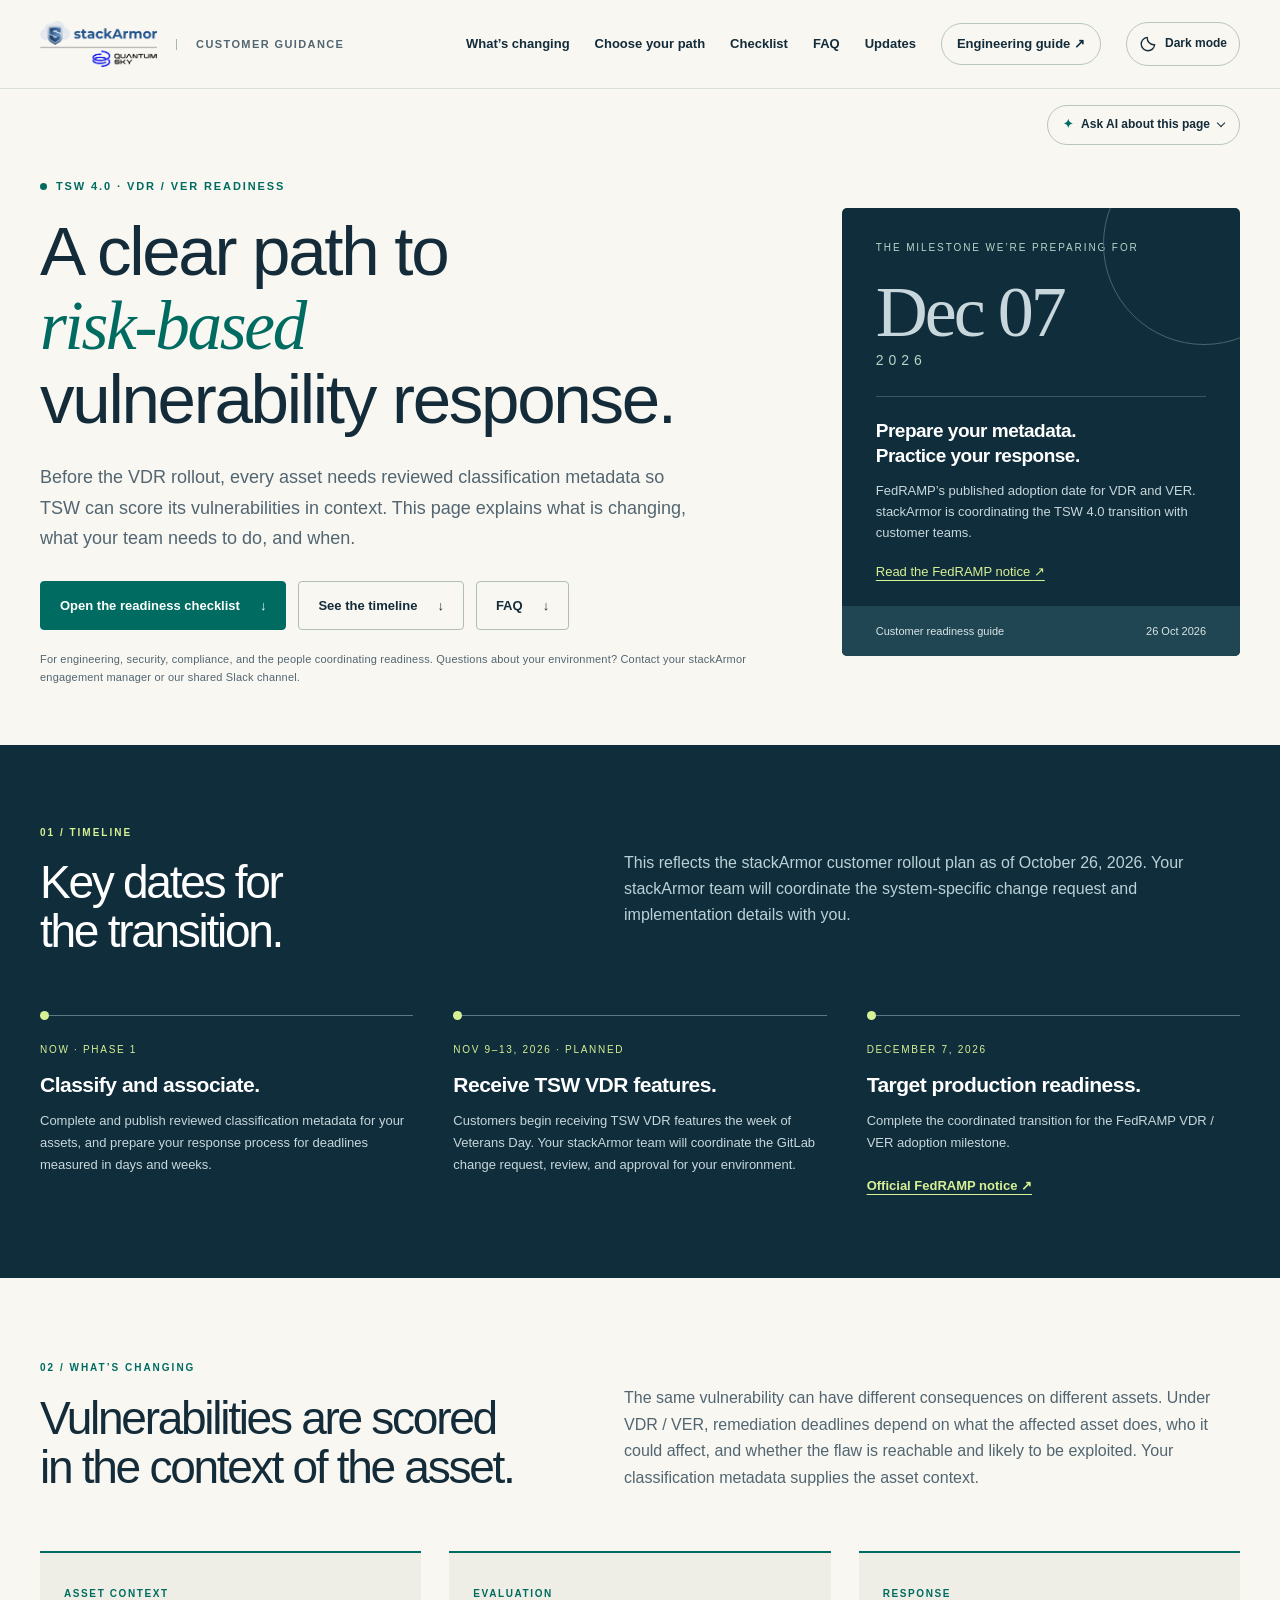
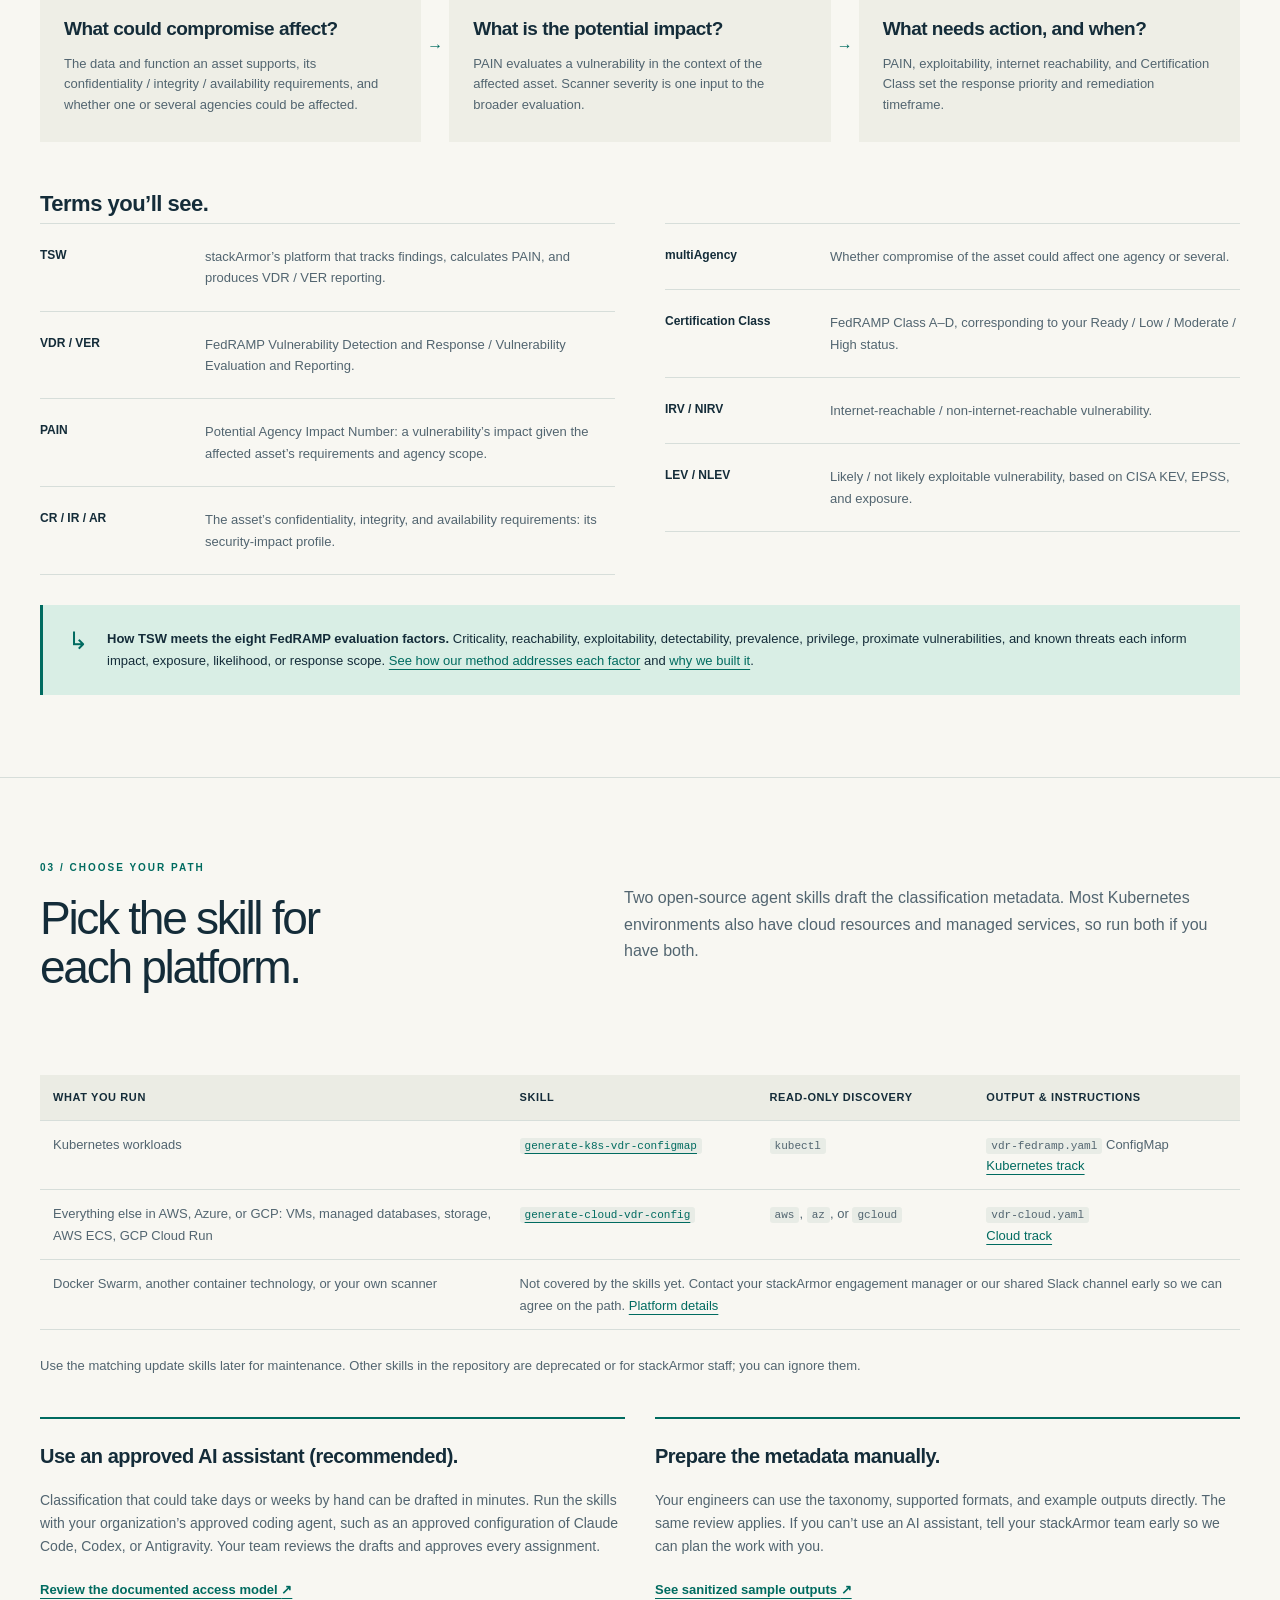
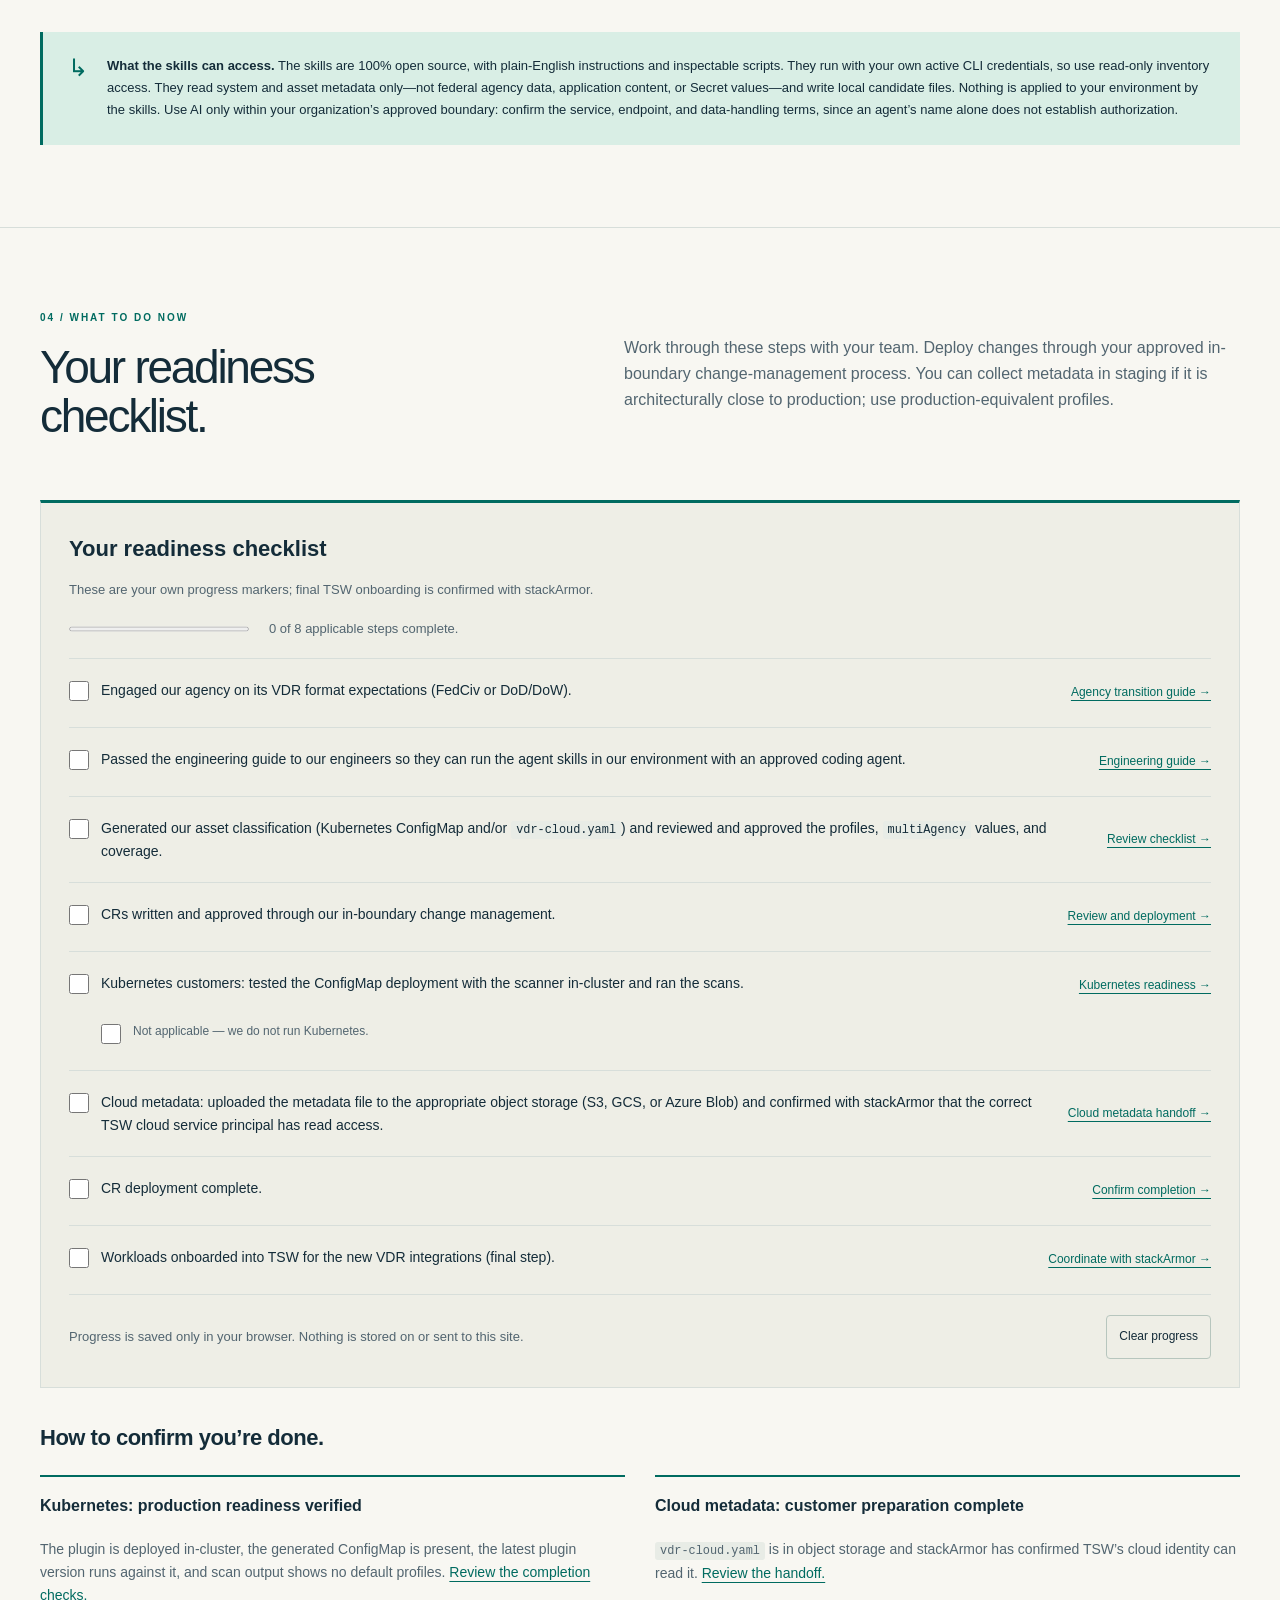
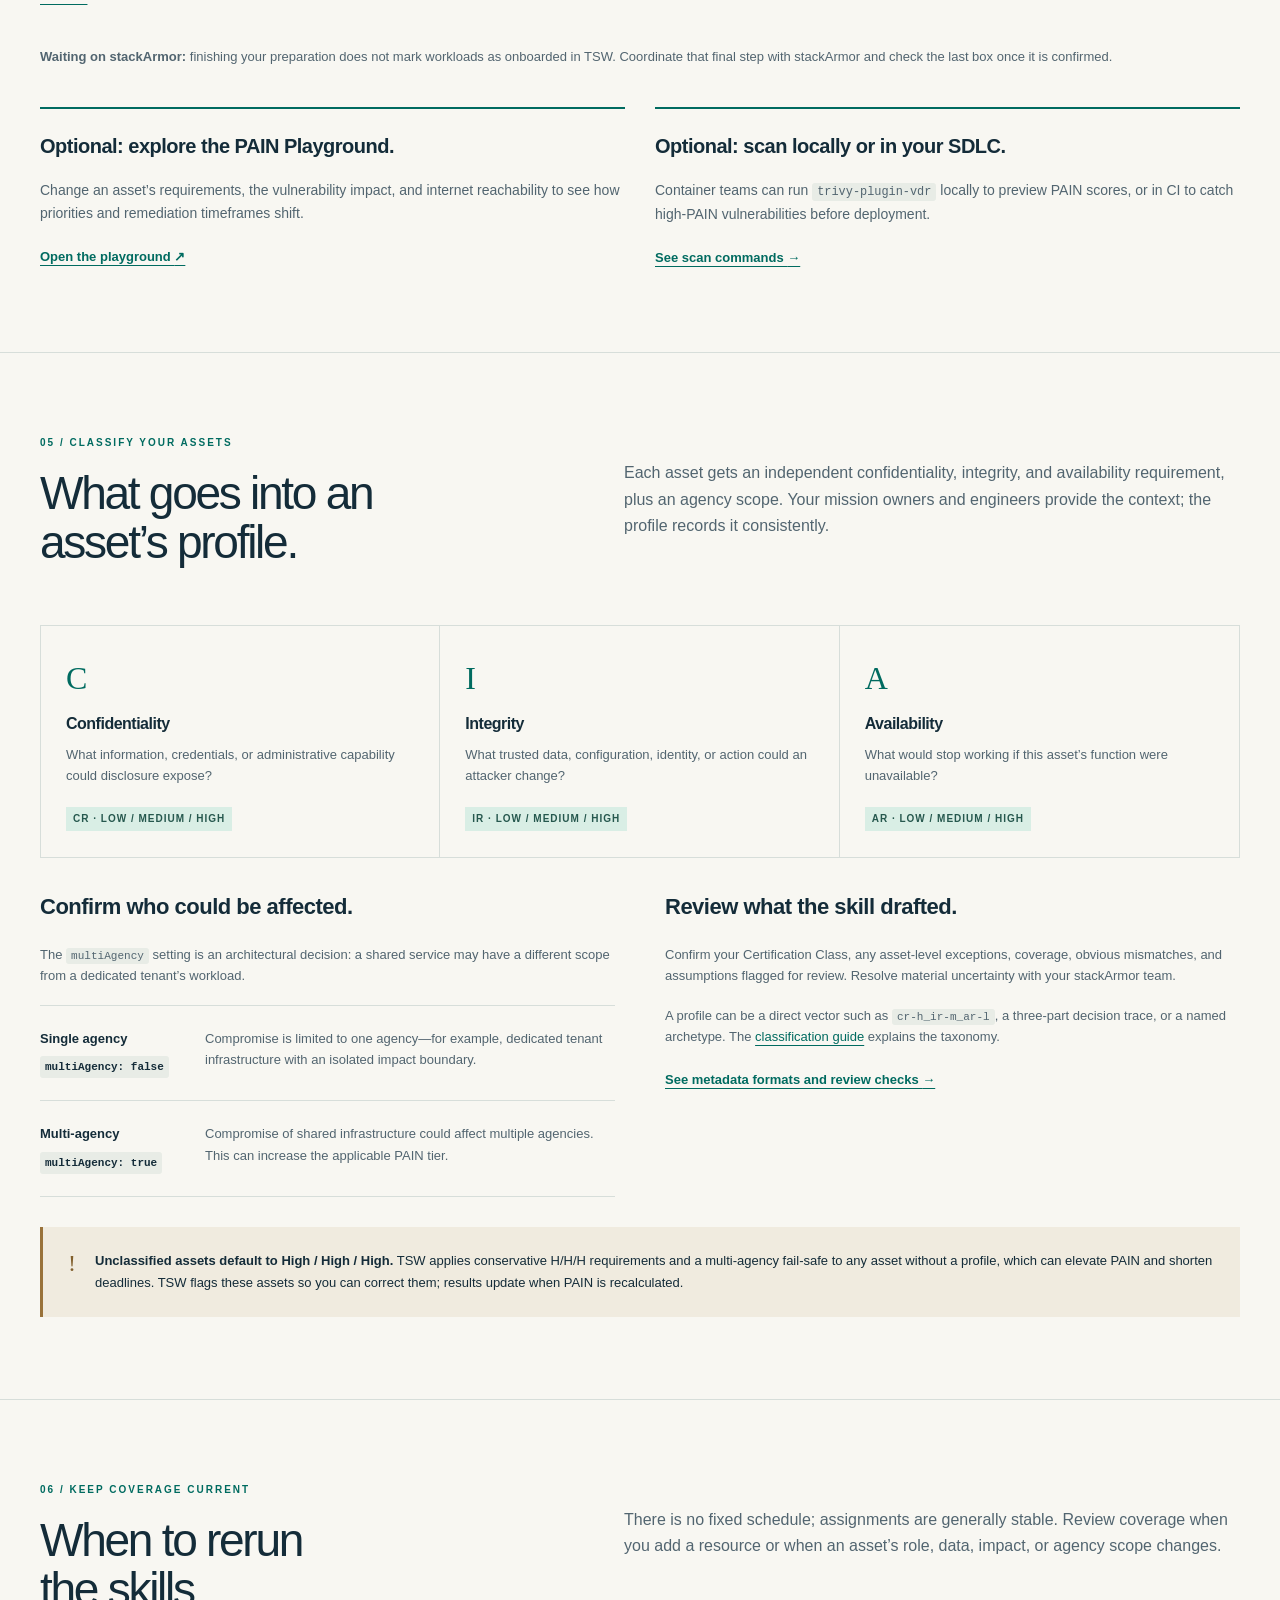
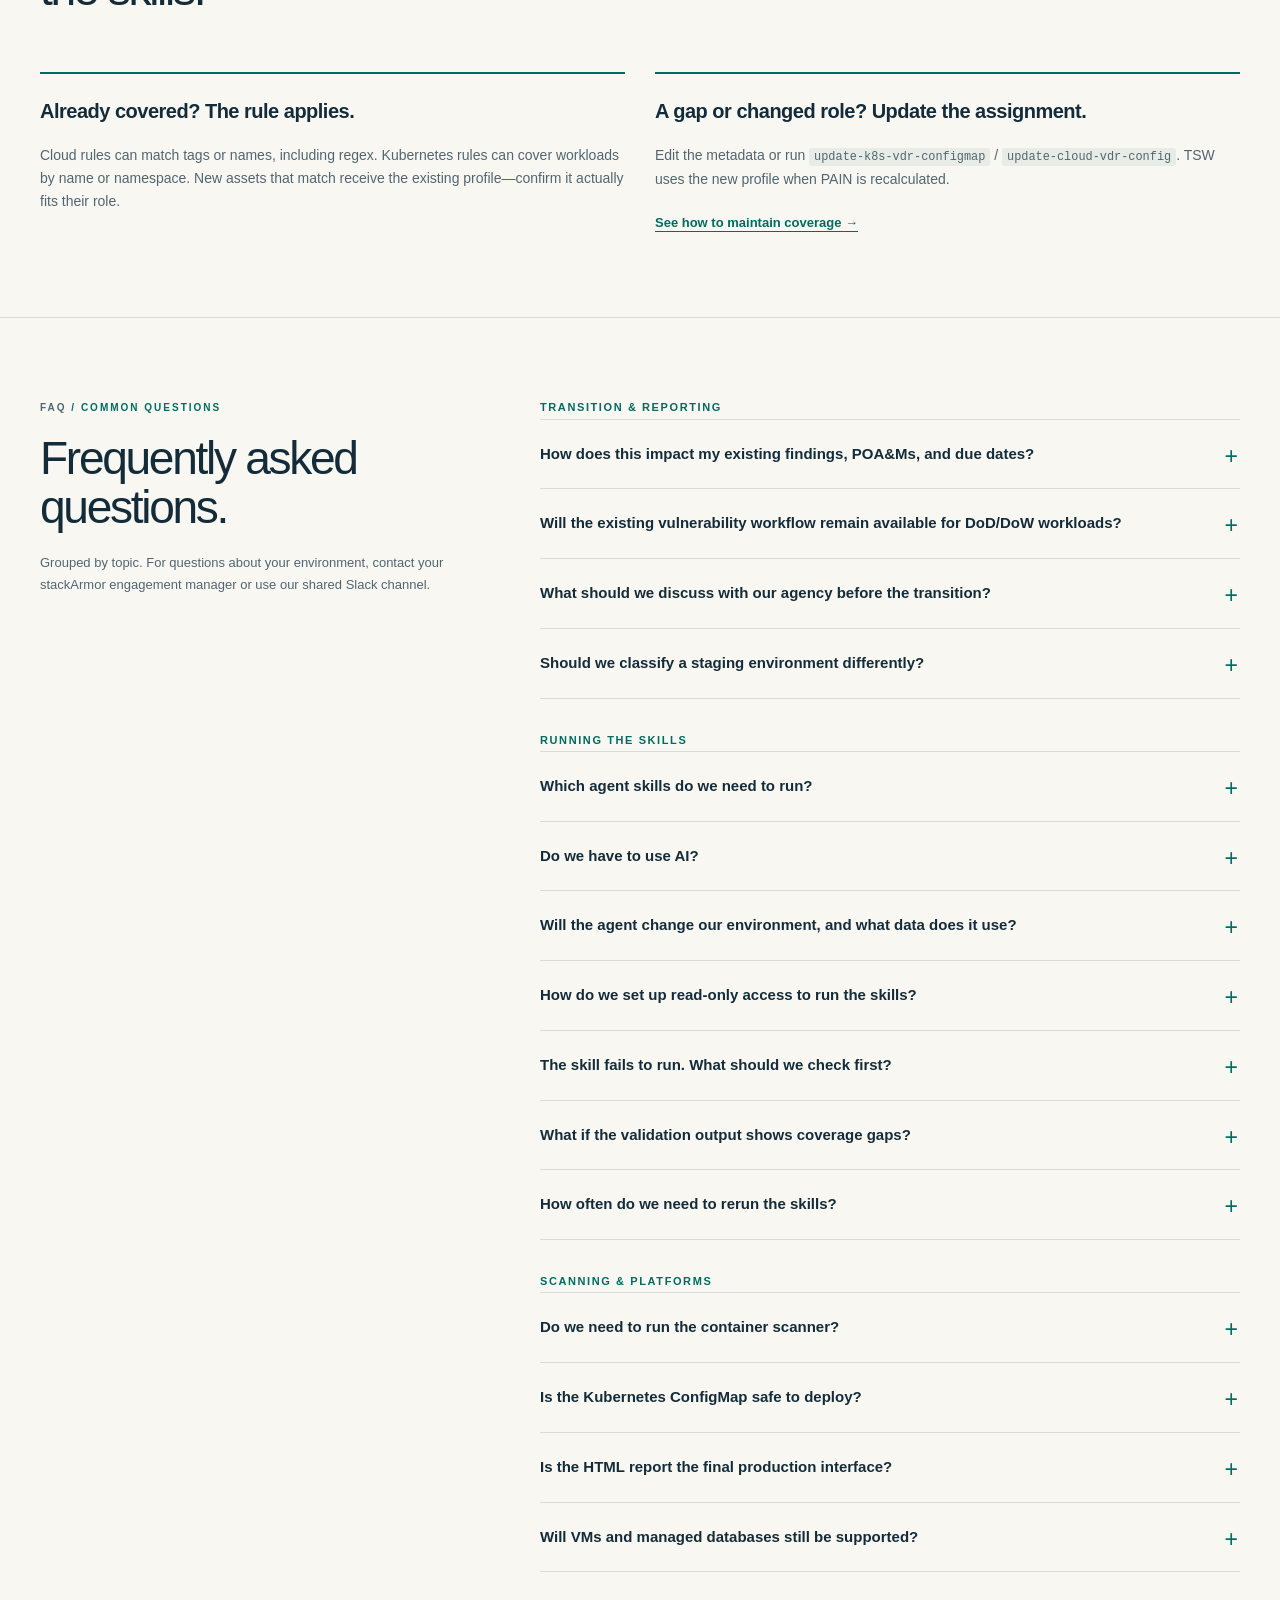
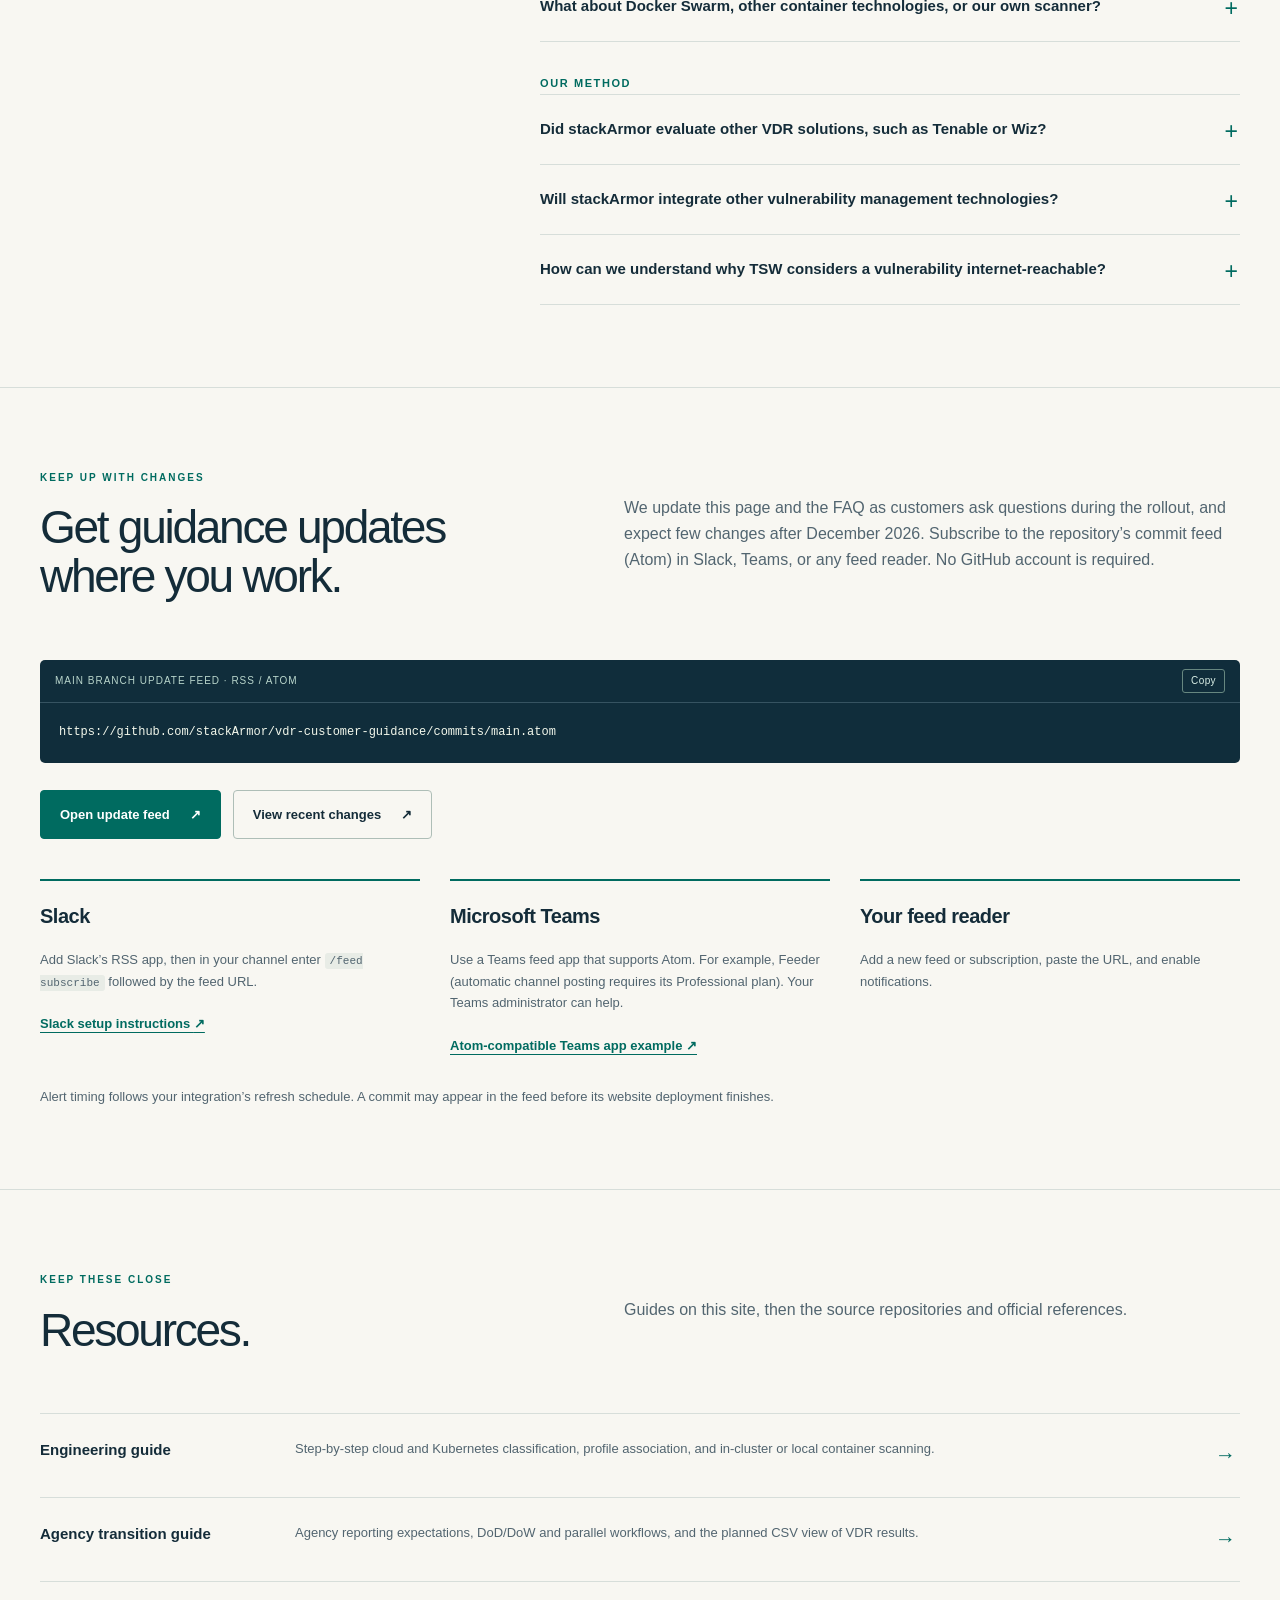
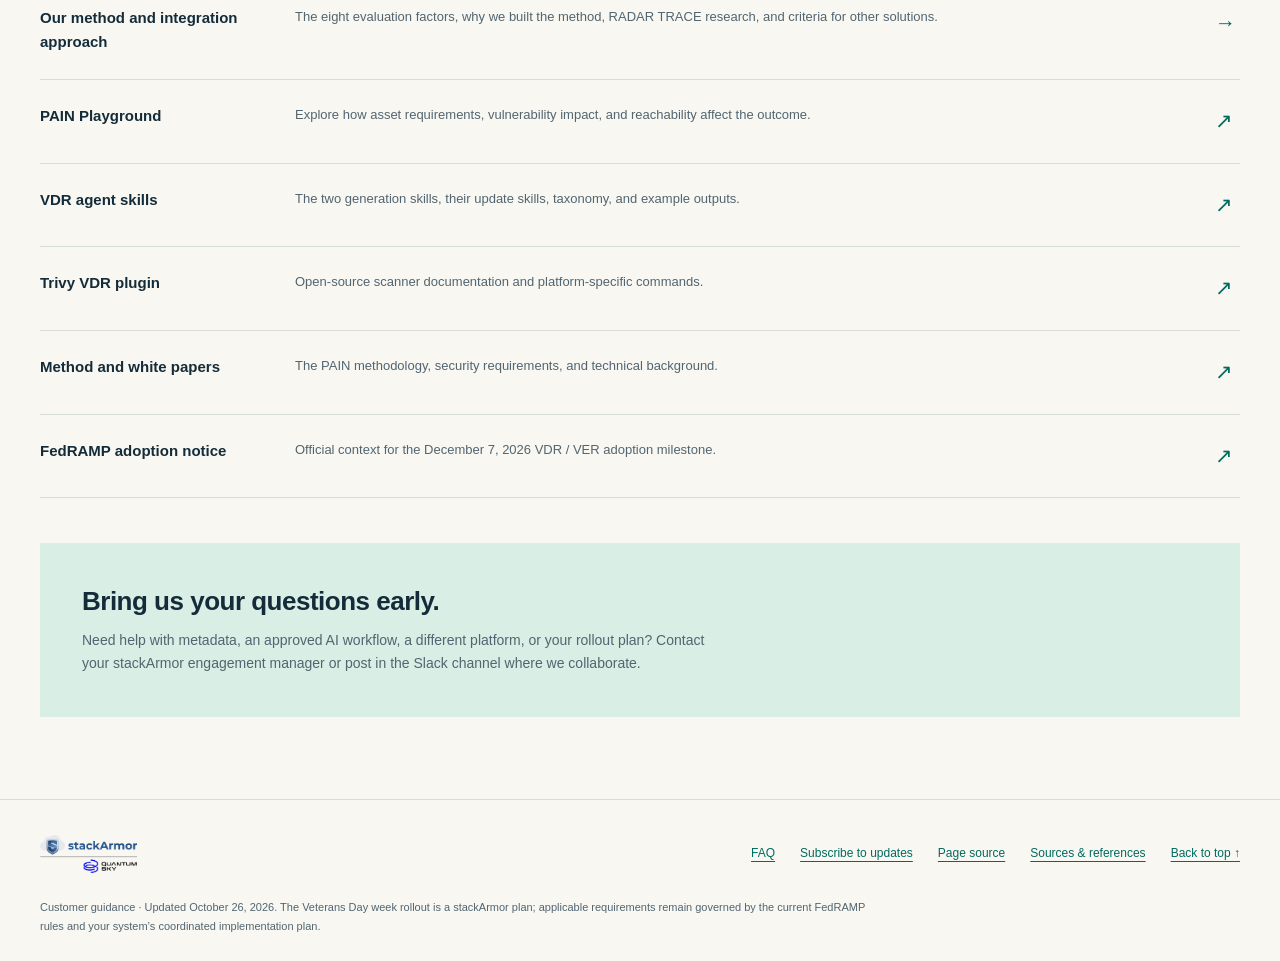
==== index.html @ a642a637 "Add guidance on creating read-only roles for AWS, GCP, and Azure" ====
<!doctype html>
<html lang="en">
<head>
  <meta charset="utf-8">
  <meta name="viewport" content="width=device-width, initial-scale=1">
  <meta name="theme-color" content="#102d3b">
  <title>VDR / VER customer readiness | stackArmor</title>
  <meta name="description" content="Prepare for stackArmor TSW 4.0 and FedRAMP VDR/VER. Track readiness, verify Kubernetes metadata, and hand off cloud assignments for TSW onboarding.">
  <meta property="og:title" content="Your guide to VDR / VER readiness | stackArmor">
  <meta property="og:description" content="A browser-saved readiness checklist, Kubernetes verification, cloud metadata handoff, and answers to common VDR transition questions.">
  <meta property="og:type" content="website">
  <link rel="icon" href="assets/favicon.svg" type="image/svg+xml">
  <script src="assets/theme.js?v=7749bf7907d3"></script>
  <link rel="stylesheet" href="assets/site.css?v=ca8b52b9c991">
  <link rel="alternate" type="application/atom+xml" title="stackArmor customer guidance — main branch updates" href="https://github.com/stackArmor/vdr-customer-guidance/commits/main.atom">
  <script defer src="assets/site.js?v=fd64253de602"></script>
</head>
<body>
  <a class="skip" href="#main">Skip to content</a>
  <header class="header">
    <div class="wrap header-inner">
      <a class="brand" href="./" aria-label="stackArmor customer guidance home"><img class="brand-logo brand-logo-light" src="assets/stackarmor-logo.png" alt="stackArmor" width="117" height="46"><img class="brand-logo brand-logo-dark" src="assets/stackarmor-logo-white.png" alt="stackArmor" width="117" height="46"><span class="brand-label">Customer guidance</span></a>
      <nav class="nav" aria-label="Main navigation">
        <a class="nav-context" href="#understand">What’s changing</a>
        <a class="nav-context" href="#choose-path">Choose your path</a>
        <a href="#get-started">Checklist</a>
        <a href="#questions">FAQ</a>
        <a href="#updates">Updates</a>
        <a class="nav-pill" href="engineer-guide.html">Engineering guide <span aria-hidden="true">↗</span></a>
      <button class="theme-toggle" type="button" data-theme-toggle aria-label="Dark mode" aria-pressed="false" title="Turn on dark mode" hidden><svg width="18" height="18" viewBox="0 0 24 24" fill="none" stroke="currentColor" stroke-width="1.8" stroke-linecap="round" stroke-linejoin="round" aria-hidden="true"><path d="M20.9 13A9 9 0 0 1 11 3.1 9 9 0 1 0 20.9 13Z"/></svg><span>Dark mode</span></button></nav>
    </div>
  </header>

  <main id="main">
    <div class="wrap ai-row"><details class="ai-menu" data-ai-menu><summary><span class="ai-spark" aria-hidden="true">✦</span> Ask AI about this page<span class="ai-caret" aria-hidden="true"></span></summary><div class="ai-panel"><p>Short on time? Open this page in an AI assistant to get a quick summary and ask questions in plain language.</p><div class="ai-links"><a href="https://claude.ai/new?q=Read%20this%20stackArmor%20VDR%20%2F%20VER%20customer%20guidance%20page%3A%20https%3A%2F%2Fstackarmor.github.io%2Fvdr-customer-guidance%2F%0A%0AStart%20with%20a%20short%20summary%20of%20what%20it%20covers%20and%20what%20my%20team%20needs%20to%20do.%20Then%20answer%20my%20follow-up%20questions%20using%20the%20page%20as%20your%20source%2C%20and%20tell%20me%20when%20something%20is%20not%20covered%20there." target="_blank" rel="noopener">Claude <span aria-hidden="true">↗</span></a><a href="https://chatgpt.com/?q=Read%20this%20stackArmor%20VDR%20%2F%20VER%20customer%20guidance%20page%3A%20https%3A%2F%2Fstackarmor.github.io%2Fvdr-customer-guidance%2F%0A%0AStart%20with%20a%20short%20summary%20of%20what%20it%20covers%20and%20what%20my%20team%20needs%20to%20do.%20Then%20answer%20my%20follow-up%20questions%20using%20the%20page%20as%20your%20source%2C%20and%20tell%20me%20when%20something%20is%20not%20covered%20there." target="_blank" rel="noopener">ChatGPT <span aria-hidden="true">↗</span></a></div><p class="ai-note">Opens in a new tab. You may need to sign in.</p></div></details></div>
    <section class="hero wrap" aria-labelledby="page-title">
      <div class="hero-grid">
        <div>
          <p class="eyebrow">TSW 4.0 · VDR / VER readiness</p>
          <h1 id="page-title">A clear path to<br><em>risk-based</em><br>vulnerability response.</h1>
          <p class="lede">Before the VDR rollout, every asset needs reviewed classification metadata so TSW can score its vulnerabilities in context. This page explains what is changing, what your team needs to do, and when.</p>
          <div class="actions">
            <a class="button" href="#get-started">Open the readiness checklist <span aria-hidden="true">↓</span></a>
            <a class="button secondary" href="#timeline">See the timeline <span aria-hidden="true">↓</span></a>
            <a class="button secondary" href="#questions">FAQ <span aria-hidden="true">↓</span></a>
          </div>
          <p class="hero-note">For engineering, security, compliance, and the people coordinating readiness. Questions about your environment? Contact your stackArmor engagement manager or our shared Slack channel.</p>
        </div>
        <aside class="date-panel" aria-label="Target milestone">
          <p class="label">The milestone we’re preparing for</p>
          <p class="date">Dec 07</p>
          <p class="year">2026</p>
          <div class="rule"></div>
          <h3>Prepare your metadata.<br>Practice your response.</h3>
          <p>FedRAMP’s published adoption date for VDR and VER. stackArmor is coordinating the TSW 4.0 transition with customer teams.</p>
          <p><a href="https://www.fedramp.gov/notices/0014/">Read the FedRAMP notice <span aria-hidden="true">↗</span></a></p>
          <div class="panel-bottom"><span>Customer readiness guide</span><span>26 Oct 2026</span></div>
        </aside>
      </div>
    </section>

    <section class="dark-section" id="timeline" aria-labelledby="timeline-title">
      <div class="wrap">
        <div class="section-heading"><div><p class="kicker">01 / Timeline</p><h2 id="timeline-title">Key dates for<br>the transition.</h2></div><div class="intro"><p>This reflects the stackArmor customer rollout plan as of October 26, 2026. Your stackArmor team will coordinate the system-specific change request and implementation details with you.</p></div></div>
        <div class="timeline">
          <div class="milestone"><p class="when">Now · Phase 1</p><h3>Classify and associate.</h3><p>Complete and publish reviewed classification metadata for your assets, and prepare your response process for deadlines measured in days and weeks.</p></div>
          <div class="milestone"><p class="when">Nov 9–13, 2026 · Planned</p><h3>Receive TSW VDR features.</h3><p>Customers begin receiving TSW VDR features the week of Veterans Day. Your stackArmor team will coordinate the GitLab change request, review, and approval for your environment.</p></div>
          <div class="milestone"><p class="when">December 7, 2026</p><h3>Target production readiness.</h3><p>Complete the coordinated transition for the FedRAMP VDR / VER adoption milestone.</p><a class="text-link" href="https://www.fedramp.gov/notices/0014/">Official FedRAMP notice <span aria-hidden="true">↗</span></a></div>
        </div>
      </div>
    </section>

    <section class="section" id="understand" aria-labelledby="understand-title">
      <div class="wrap">
        <div class="section-heading">
          <div><p class="kicker">02 / What’s changing</p><h2 id="understand-title">Vulnerabilities are scored<br>in the context of the asset.</h2></div>
          <div class="intro"><p>The same vulnerability can have different consequences on different assets. Under VDR / VER, remediation deadlines depend on what the affected asset does, who it could affect, and whether the flaw is reachable and likely to be exploited. Your classification metadata supplies the asset context.</p></div>
        </div>
        <div class="flow" aria-label="How asset context supports vulnerability response">
          <div class="flow-step"><small>ASSET CONTEXT</small><h3>What could compromise affect?</h3><p>The data and function an asset supports, its confidentiality / integrity / availability requirements, and whether one or several agencies could be affected.</p></div>
          <span class="flow-arrow" aria-hidden="true">→</span>
          <div class="flow-step"><small>EVALUATION</small><h3>What is the potential impact?</h3><p>PAIN evaluates a vulnerability in the context of the affected asset. Scanner severity is one input to the broader evaluation.</p></div>
          <span class="flow-arrow" aria-hidden="true">→</span>
          <div class="flow-step"><small>RESPONSE</small><h3>What needs action, and when?</h3><p>PAIN, exploitability, internet reachability, and Certification Class set the response priority and remediation timeframe.</p></div>
        </div>
        <h3 class="glossary-title" id="glossary">Terms you’ll see.</h3>
        <div class="split glossary">
          <div>
            <dl class="scope-options">
              <div class="scope-row"><dt>TSW</dt><dd>stackArmor’s platform that tracks findings, calculates PAIN, and produces VDR / VER reporting.</dd></div>
              <div class="scope-row"><dt>VDR / VER</dt><dd>FedRAMP Vulnerability Detection and Response / Vulnerability Evaluation and Reporting.</dd></div>
              <div class="scope-row"><dt>PAIN</dt><dd>Potential Agency Impact Number: a vulnerability’s impact given the affected asset’s requirements and agency scope.</dd></div>
              <div class="scope-row"><dt>CR / IR / AR</dt><dd>The asset’s confidentiality, integrity, and availability requirements: its security-impact profile.</dd></div>
            </dl>
          </div>
          <div>
            <dl class="scope-options">
              <div class="scope-row"><dt>multiAgency</dt><dd>Whether compromise of the asset could affect one agency or several.</dd></div>
              <div class="scope-row"><dt>Certification Class</dt><dd>FedRAMP Class A–D, corresponding to your Ready / Low / Moderate / High status.</dd></div>
              <div class="scope-row"><dt>IRV / NIRV</dt><dd>Internet-reachable / non-internet-reachable vulnerability.</dd></div>
              <div class="scope-row"><dt>LEV / NLEV</dt><dd>Likely / not likely exploitable vulnerability, based on CISA KEV, EPSS, and exposure.</dd></div>
            </dl>
          </div>
        </div>
        <div class="notice" id="evaluation-method"><span class="icon" aria-hidden="true">↳</span><p><strong>How TSW meets the eight FedRAMP evaluation factors.</strong> Criticality, reachability, exploitability, detectability, prevalence, privilege, proximate vulnerabilities, and known threats each inform impact, exposure, likelihood, or response scope. <a href="evaluation-method.html#factors">See how our method addresses each factor</a> and <a href="evaluation-method.html">why we built it</a>.</p></div>
      </div>
    </section>

    <section class="section" id="choose-path" aria-labelledby="choose-path-title">
      <div class="wrap">
        <div class="section-heading">
          <div><p class="kicker">03 / Choose your path</p><h2 id="choose-path-title">Pick the skill for<br>each platform.</h2></div>
          <div class="intro"><p>Two open-source agent skills draft the classification metadata. Most Kubernetes environments also have cloud resources and managed services, so run both if you have both.</p></div>
        </div>
        <div class="classification-paths" id="classification-paths">
          <div class="table-wrap"><table class="classification-table" aria-label="Classification path by platform"><thead><tr><th>What you run</th><th>Skill</th><th>Read-only discovery</th><th>Output &amp; instructions</th></tr></thead><tbody>
            <tr><td>Kubernetes workloads</td><td><a href="https://github.com/stackArmor/vdr-agent-skills/blob/main/skills/generate-k8s-vdr-configmap/SKILL.md"><code>generate-k8s-vdr-configmap</code></a></td><td><code>kubectl</code></td><td><code>vdr-fedramp.yaml</code> ConfigMap<br><a href="engineer-guide.html#prepare">Kubernetes track</a></td></tr>
            <tr><td>Everything else in AWS, Azure, or GCP: VMs, managed databases, storage, AWS ECS, GCP Cloud Run</td><td><a href="https://github.com/stackArmor/vdr-agent-skills/blob/main/skills/generate-cloud-vdr-config/SKILL.md"><code>generate-cloud-vdr-config</code></a></td><td><code>aws</code>, <code>az</code>, or <code>gcloud</code></td><td><code>vdr-cloud.yaml</code><br><a href="engineer-guide.html#cloud-config">Cloud track</a></td></tr>
            <tr><td>Docker Swarm, another container technology, or your own scanner</td><td colspan="3">Not covered by the skills yet. Contact your stackArmor engagement manager or our shared Slack channel early so we can agree on the path. <a href="engineer-guide.html#other-platforms">Platform details</a></td></tr>
          </tbody></table></div>
          <p class="small">Use the matching update skills later for maintenance. Other skills in the repository are deprecated or for stackArmor staff; you can ignore them.</p>
        </div>
        <div class="two-paths" id="ai">
          <div class="path"><h3>Use an approved AI assistant (recommended).</h3><p>Classification that could take days or weeks by hand can be drafted in minutes. Run the skills with your organization’s approved coding agent, such as an approved configuration of Claude Code, Codex, or Antigravity. Your team reviews the drafts and approves every assignment.</p><a class="text-link" href="https://github.com/stackArmor/vdr-agent-skills#least-privilege-permissions">Review the documented access model <span aria-hidden="true">↗</span></a></div>
          <div class="path"><h3>Prepare the metadata manually.</h3><p>Your engineers can use the taxonomy, supported formats, and example outputs directly. The same review applies. If you can’t use an AI assistant, tell your stackArmor team early so we can plan the work with you.</p><a class="text-link" href="https://github.com/stackArmor/vdr-agent-skills/tree/main/example-outputs">See sanitized sample outputs <span aria-hidden="true">↗</span></a></div>
        </div>
        <div class="notice" id="skills-safety"><span class="icon" aria-hidden="true">↳</span><p><strong>What the skills can access.</strong> The skills are 100% open source, with plain-English instructions and inspectable scripts. They run with your own active CLI credentials, so use read-only inventory access. They read system and asset metadata only—not federal agency data, application content, or Secret values—and write local candidate files. Nothing is applied to your environment by the skills. Use AI only within your organization’s approved boundary: confirm the service, endpoint, and data-handling terms, since an agent’s name alone does not establish authorization.</p></div>
      </div>
    </section>

    <section class="section" id="get-started" aria-labelledby="get-started-title">
      <div class="wrap" id="pilot">
        <div class="section-heading">
          <div><p class="kicker">04 / What to do now</p><h2 id="get-started-title">Your readiness<br>checklist.</h2></div>
          <div class="intro"><p>Work through these steps with your team. Deploy changes through your approved in-boundary change-management process. You can collect metadata in staging if it is architecturally close to production; use production-equivalent profiles.</p></div>
        </div>
        <div class="readiness-card" data-readiness-checklist>
          <fieldset>
            <legend>Your readiness checklist</legend>
            <p class="small">These are your own progress markers; final TSW onboarding is confirmed with stackArmor.</p>
            <div class="readiness-progress"><progress max="8" value="0" data-readiness-progress aria-label="Readiness checklist progress"></progress><p class="small" data-readiness-status role="status" aria-live="polite">0 of 8 applicable steps complete.</p></div>
            <ol class="readiness-list">
              <li><label class="readiness-label"><input type="checkbox" data-readiness-step="agency"><span>Engaged our agency on its VDR format expectations (FedCiv or DoD/DoW).</span></label><a href="agency-transition.html">Agency transition guide →</a></li>
              <li><label class="readiness-label"><input type="checkbox" data-readiness-step="engineering"><span>Passed the engineering guide to our engineers so they can run the agent skills in our environment with an approved coding agent.</span></label><a href="engineer-guide.html">Engineering guide →</a></li>
              <li><label class="readiness-label"><input type="checkbox" data-readiness-step="classification"><span>Generated our asset classification (Kubernetes ConfigMap and/or <code>vdr-cloud.yaml</code>) and reviewed and approved the profiles, <code>multiAgency</code> values, and coverage.</span></label><a href="engineer-guide.html#review">Review checklist →</a></li>
              <li><label class="readiness-label"><input type="checkbox" data-readiness-step="change-approved"><span>CRs written and approved through our in-boundary change management.</span></label><a href="engineer-guide.html#review">Review and deployment →</a></li>
              <li><label class="readiness-label"><input type="checkbox" data-readiness-step="kubernetes-test"><span>Kubernetes customers: tested the ConfigMap deployment with the scanner in-cluster and ran the scans.</span></label><a href="engineer-guide.html#production-ready">Kubernetes readiness →</a><label class="readiness-na"><input type="checkbox" data-readiness-na="kubernetes-test"><span>Not applicable — we do not run Kubernetes.</span></label></li>
              <li><label class="readiness-label"><input type="checkbox" data-readiness-step="cloud-metadata"><span>Cloud metadata: uploaded the metadata file to the appropriate object storage (S3, GCS, or Azure Blob) and confirmed with stackArmor that the correct TSW cloud service principal has read access.</span></label><a href="engineer-guide.html#cloud-handoff">Cloud metadata handoff →</a></li>
              <li><label class="readiness-label"><input type="checkbox" data-readiness-step="change-deployed"><span>CR deployment complete.</span></label><a href="engineer-guide.html#production-ready">Confirm completion →</a></li>
              <li><label class="readiness-label"><input type="checkbox" data-readiness-step="tsw-onboarding"><span>Workloads onboarded into TSW for the new VDR integrations (final step).</span></label><a href="engineer-guide.html#handoff">Coordinate with stackArmor →</a></li>
            </ol>
            <div class="readiness-footer"><p class="small">Progress is saved only in your browser. Nothing is stored on or sent to this site.</p><button class="readiness-reset" type="button" data-readiness-reset>Clear progress</button></div>
            <p class="small" data-readiness-storage role="status" hidden>Progress cannot be saved in this browser. You can still use the checklist for this visit.</p>
            <noscript><p class="small">Enable JavaScript to save progress and use the “Not applicable” control. You can still read the steps without it.</p></noscript>
          </fieldset>
        </div>
        <div id="readiness-done" class="readiness-done">
          <h3>How to confirm you’re done.</h3>
          <div class="two-paths">
            <div class="path"><h4>Kubernetes: production readiness verified</h4><p>The plugin is deployed in-cluster, the generated ConfigMap is present, the latest plugin version runs against it, and scan output shows no default profiles. <a href="engineer-guide.html#production-ready">Review the completion checks.</a></p></div>
            <div class="path"><h4>Cloud metadata: customer preparation complete</h4><p><code>vdr-cloud.yaml</code> is in object storage and stackArmor has confirmed TSW’s cloud identity can read it. <a href="engineer-guide.html#cloud-handoff">Review the handoff.</a></p></div>
          </div>
          <p class="small"><strong>Waiting on stackArmor:</strong> finishing your preparation does not mark workloads as onboarded in TSW. Coordinate that final step with stackArmor and check the last box once it is confirmed.</p>
        </div>
        <div class="two-paths" id="optional">
          <div class="path"><h3>Optional: explore the PAIN Playground.</h3><p>Change an asset’s requirements, the vulnerability impact, and internet reachability to see how priorities and remediation timeframes shift.</p><a class="text-link" href="https://stackarmor.github.io/rfc-fedramp-vdr/pain-playground.html">Open the playground <span aria-hidden="true">↗</span></a></div>
          <div class="path"><h3>Optional: scan locally or in your SDLC.</h3><p>Container teams can run <code>trivy-plugin-vdr</code> locally to preview PAIN scores, or in CI to catch high-PAIN vulnerabilities before deployment.</p><a class="text-link" href="engineer-guide.html#scan">See scan commands <span aria-hidden="true">→</span></a></div>
        </div>
      </div>
    </section>

    <section class="section" id="classification" aria-labelledby="classification-title">
      <div class="wrap">
        <div class="section-heading">
          <div><p class="kicker">05 / Classify your assets</p><h2 id="classification-title">What goes into an<br>asset’s profile.</h2></div>
          <div class="intro"><p>Each asset gets an independent confidentiality, integrity, and availability requirement, plus an agency scope. Your mission owners and engineers provide the context; the profile records it consistently.</p></div>
        </div>
        <div class="profile-grid">
          <div class="profile-item"><div class="initial">C</div><h3>Confidentiality</h3><p>What information, credentials, or administrative capability could disclosure expose?</p><span class="level">CR · LOW / MEDIUM / HIGH</span></div>
          <div class="profile-item"><div class="initial">I</div><h3>Integrity</h3><p>What trusted data, configuration, identity, or action could an attacker change?</p><span class="level">IR · LOW / MEDIUM / HIGH</span></div>
          <div class="profile-item"><div class="initial">A</div><h3>Availability</h3><p>What would stop working if this asset’s function were unavailable?</p><span class="level">AR · LOW / MEDIUM / HIGH</span></div>
        </div>
        <div class="split">
          <div><h3>Confirm who could be affected.</h3><p class="small">The <code>multiAgency</code> setting is an architectural decision: a shared service may have a different scope from a dedicated tenant’s workload.</p>
            <dl class="scope-options">
              <div class="scope-row"><dt>Single agency<br><code>multiAgency: false</code></dt><dd>Compromise is limited to one agency—for example, dedicated tenant infrastructure with an isolated impact boundary.</dd></div>
              <div class="scope-row"><dt>Multi-agency<br><code>multiAgency: true</code></dt><dd>Compromise of shared infrastructure could affect multiple agencies. This can increase the applicable PAIN tier.</dd></div>
            </dl>
          </div>
          <div><h3>Review what the skill drafted.</h3><p class="small">Confirm your Certification Class, any asset-level exceptions, coverage, obvious mismatches, and assumptions flagged for review. Resolve material uncertainty with your stackArmor team.</p><p class="small">A profile can be a direct vector such as <code>cr-h_ir-m_ar-l</code>, a three-part decision trace, or a named archetype. The <a href="https://github.com/stackArmor/vdr-agent-skills/blob/main/skills/generate-k8s-vdr-configmap/references/archetype-guide.md">classification guide</a> explains the taxonomy.</p><a class="text-link" href="engineer-guide.html#metadata">See metadata formats and review checks <span aria-hidden="true">→</span></a></div>
        </div>
        <div class="notice warning"><span class="icon" aria-hidden="true">!</span><p><strong>Unclassified assets default to High / High / High.</strong> TSW applies conservative H/H/H requirements and a multi-agency fail-safe to any asset without a profile, which can elevate PAIN and shorten deadlines. TSW flags these assets so you can correct them; results update when PAIN is recalculated.</p></div>
      </div>
    </section>

    <section class="section" id="maintenance" aria-labelledby="maintenance-title">
      <div class="wrap">
        <div class="section-heading">
          <div><p class="kicker">06 / Keep coverage current</p><h2 id="maintenance-title">When to rerun<br>the skills.</h2></div>
          <div class="intro"><p>There is no fixed schedule; assignments are generally stable. Review coverage when you add a resource or when an asset’s role, data, impact, or agency scope changes.</p></div>
        </div>
        <div class="two-paths">
          <div class="path"><h3>Already covered? The rule applies.</h3><p>Cloud rules can match tags or names, including regex. Kubernetes rules can cover workloads by name or namespace. New assets that match receive the existing profile—confirm it actually fits their role.</p></div>
          <div class="path"><h3>A gap or changed role? Update the assignment.</h3><p>Edit the metadata or run <code>update-k8s-vdr-configmap</code> / <code>update-cloud-vdr-config</code>. TSW uses the new profile when PAIN is recalculated.</p><a class="text-link" href="engineer-guide.html#maintenance">See how to maintain coverage <span aria-hidden="true">→</span></a></div>
        </div>
      </div>
    </section>

    <section class="section" id="questions" aria-labelledby="questions-title">
      <div class="wrap faq-layout">
        <div><p class="kicker"><span class="faq-label">FAQ</span> / Common questions</p><h2 id="questions-title">Frequently asked<br>questions.</h2><p class="small">Grouped by topic. For questions about your environment, contact your stackArmor engagement manager or use our shared Slack channel.</p></div>
        <div>
          <h3 class="faq-group-title">Transition &amp; reporting</h3>
          <details id="existing-findings-faq"><summary>How does this impact my existing findings, POA&amp;Ms, and due dates?</summary>
            <ul>
              <li><strong>Baseline scanning doesn’t change.</strong> Keep using the same methods—Nessus vulnerability and database scans, web application scans—per FedRAMP and RA-5.</li>
              <li><strong>Finding scopes and due dates do change.</strong> TSW groups findings differently from the previous GitLab process and sets due dates from PAIN, exploitation likelihood (LEV), and internet reachability (IRV). FedRAMP VDR findings move from GitLab to TSW. <a href="agency-transition.html#dod-workloads">DoD/DoW workloads keep the existing workflow.</a></li>
              <li><strong>It’s a one-time reset, managed as an adaptive change.</strong> TSW ingests current vulnerabilities and compliance findings, then assigns due dates under VDR rules.</li>
              <li><strong>Counts won’t match.</strong> Previous POA&amp;M item counts won’t equal TSW finding counts because the scopes differ. We can show that previously tracked findings are still tracked and none were dropped.</li>
              <li><strong>Deviation Request forms go away.</strong> You manage findings through attestations in TSW (false positive or operational requirement). Findings under existing approved deviation requests need a new attestation during the reset. Accepted findings appear in the accepted-findings JSON report for agency review.</li>
              <li><strong>Reporting.</strong> TSW produces current, accepted, and historical exports in the <a href="https://www.fedramp.gov/schemas/">FedRAMP JSON formats</a>. On request, stackArmor also plans a CSV export in the familiar POA&amp;M template, using the new scopes and due dates. <a href="agency-transition.html">Read the agency transition guide.</a></li>
            </ul>
          </details>
          <details id="dod-transition-faq"><summary>Will the existing vulnerability workflow remain available for DoD/DoW workloads?</summary><p>Yes. If a system supports both DoD/DoW and FedRAMP workloads, you may need to run both the sponsor-required process and VDR / VER during the transition and possibly longer. Ask your sponsor whether it supports VDR-based evaluation or reporting and which existing requirements continue. <a href="agency-transition.html#dod-workloads">Read the DoD/DoW guidance.</a></p></details>
          <details><summary>What should we discuss with our agency before the transition?</summary><p>Ask how they are preparing for December 7, 2026, which reports they expect, and how they want changes in identifiers, impact ratings, and remediation dates explained. The planned CSV export does not mean a separate traditional POA&amp;M process for FedCiv agencies. <a href="agency-transition.html">Use the agency coordination guide.</a></p></details>
          <details><summary>Should we classify a staging environment differently?</summary><p>No. Make staging representative of production and use the same classification. TSW separates non-production accounts from production; their vulnerabilities show full PAIN scores but are excluded from FedRAMP requirement tracking, reports, and incident automation.</p></details>

          <h3 class="faq-group-title">Running the skills</h3>
          <details><summary>Which agent skills do we need to run?</summary><p><code>generate-k8s-vdr-configmap</code> for Kubernetes and <code>generate-cloud-vdr-config</code> for everything else in the cloud. Run both if you have both. <a href="#classification-paths">See the platform table.</a></p></details>
          <details><summary>Do we have to use AI?</summary><p>No, but it is highly recommended. You can prepare the metadata manually using the same format and review. <a href="#ai">Compare the two approaches.</a></p></details>
          <details><summary>Will the agent change our environment, and what data does it use?</summary><p>Not on their own. The skills only use read-only commands, read system and asset metadata, and write local candidate files. They run with your own active CLI credentials, so the access you grant is the limit: use a read-only identity. They do not retrieve Secret values or agency data. Applying the ConfigMap or uploading the cloud YAML is a separate step you perform through change management. <a href="#skills-safety">What the skills can access.</a></p></details>
          <details id="read-only-access-faq"><summary>How do we set up read-only access to run the skills?</summary><p>You can create a read-only role in your own cloud account in a few minutes, whether or not you use SSO. The skills run with your active CLI credentials, so you decide exactly what they can see, and you don’t need anything from stackArmor to get started.</p><ul><li><strong>AWS:</strong> create a read-only IAM role, then use your existing AWS CLI credentials to assume it through a named profile before running the skills. AWS’s guide to <a href="https://docs.aws.amazon.com/cli/latest/userguide/cli-configure-role.html">using an IAM role in the AWS CLI</a> walks through it.</li><li><strong>GCP:</strong> create a service account with read-only roles and impersonate it, for example with <code>gcloud config set auth/impersonate_service_account</code>. Google’s guide to <a href="https://cloud.google.com/iam/docs/service-account-impersonation">service account impersonation</a> has the details.</li><li><strong>Azure:</strong> assign the built-in <code>Reader</code> role at subscription scope to a service principal (or a dedicated user or group), then sign in as that identity with the Azure CLI. Microsoft’s guides to <a href="https://learn.microsoft.com/en-us/azure/role-based-access-control/role-assignments-cli">assigning Azure roles with the CLI</a> and <a href="https://learn.microsoft.com/en-us/cli/azure/authenticate-azure-cli-service-principal">signing in with a service principal</a> cover the steps.</li></ul><p>If you’d like a hand, we’re happy to help. Contact your stackArmor engagement team. <a href="engineer-guide.html#prepare">Access preparation.</a></p></details>
          <details><summary>The skill fails to run. What should we check first?</summary><p>First, check your active CLI profile: confirm <code>kubectl</code>, <code>gcloud</code>, AWS CLI, or Azure CLI is authenticated to the intended context, project, account, or subscription with the documented read-only permissions. Second, confirm Python 3 and the <code>regex</code> package (<code>python3 -m pip install regex</code>) are installed locally for the bundled validation scripts. <a href="engineer-guide.html#prepare">Access preparation.</a></p></details>
          <details><summary>What if the validation output shows coverage gaps?</summary><p>Run the <a href="https://github.com/stackArmor/vdr-agent-skills/blob/main/skills/update-k8s-vdr-configmap/SKILL.md">Kubernetes</a> or <a href="https://github.com/stackArmor/vdr-agent-skills/blob/main/skills/update-cloud-vdr-config/SKILL.md">cloud</a> update skill and supply the existing YAML when prompted. If the environment you scanned didn’t represent production, rerun against one that does. <a href="engineer-guide.html#maintenance">Coverage maintenance.</a></p></details>
          <details><summary>How often do we need to rerun the skills?</summary><p>There is no fixed schedule—only when assets are added or their role changes. <a href="#maintenance">See when to rerun.</a></p></details>

          <h3 class="faq-group-title">Scanning &amp; platforms</h3>
          <details><summary>Do we need to run the container scanner?</summary><p>For Kubernetes, yes: production readiness requires the plugin deployed in-cluster and running against the ConfigMap with no default profiles. For non-Kubernetes cloud resources, no—you’re done once the YAML is uploaded and readable by TSW. Local and SDLC scans are optional for everyone.</p></details>
          <details><summary>Is the Kubernetes ConfigMap safe to deploy?</summary><p>Yes. It is a metadata object the scanner reads; it doesn’t change application behavior, networking, or workload settings. Deploy it through your approved change-management process.</p></details>
          <details><summary>Is the HTML report the final production interface?</summary><p>No. It is a local exploration tool; TSW provides the production experience. Treat both the HTML and JSON as security-sensitive.</p></details>
          <details><summary>Will VMs and managed databases still be supported?</summary><p>Yes, fully. Their VDR scoring will be available in TSW. Because they use commercial scanning products, we can’t offer a local preview of their scores.</p></details>
          <details><summary>What about Docker Swarm, other container technologies, or our own scanner?</summary><p>Docker Swarm isn’t covered by the skills yet, but we have a path forward. For other container technologies, contact us immediately. To keep your own container scanner, it must produce JSON in the identical Trivy VDR plugin format and deliver it to an agreed storage location—a substantial lift, so most teams adopt the stackArmor scanner for now. <a href="engineer-guide.html#other-platforms">Platform details.</a></p></details>

          <h3 class="faq-group-title">Our method</h3>
          <details id="other-solutions-faq"><summary>Did stackArmor evaluate other VDR solutions, such as Tenable or Wiz?</summary><p>Yes. They offered capabilities our previous platform couldn’t, but incorporating them would have added significant customer cost, and none provided the complete VDR implementation we needed—particularly PAIN calculations using agency, workload, and affected-agency context. We also couldn’t confirm from public documentation how they handled protocols, trusted-source allowlists, attack direction, and discovery. <a href="evaluation-method.html#other-solutions">Read the full rationale.</a></p></details>
          <details><summary>Will stackArmor integrate other vulnerability management technologies?</summary><p>We are open to it. An integration needs a capability review and an explainable mapping into PAIN, LEV / NLEV, and IRV / NIRV across all eight factors, plus operational and cost fit. It would likely take substantial effort and could add customer cost. <a href="evaluation-method.html#integrations">See the integration criteria.</a></p></details>
          <details><summary>How can we understand why TSW considers a vulnerability internet-reachable?</summary><p>We look at the vulnerable component and its trigger alongside deployment evidence: exposed protocols, allowed sources, load-balancer behavior, inbound vs. outbound interaction, and whether another vulnerability supplies an entrypoint. <a href="evaluation-method.html#reachability">Read the examples</a>, including <a href="evaluation-method.html#radar-trace">RADAR TRACE</a>.</p></details>
        </div>
      </div>
    </section>

    <section class="section" id="updates" aria-labelledby="updates-title">
      <div class="wrap">
        <div class="section-heading"><div><p class="kicker">Keep up with changes</p><h2 id="updates-title">Get guidance updates<br>where you work.</h2></div><div class="intro"><p>We update this page and the FAQ as customers ask questions during the rollout, and expect few changes after December 2026. Subscribe to the repository’s commit feed (Atom) in Slack, Teams, or any feed reader. No GitHub account is required.</p></div></div>
        <div class="command"><div class="command-head"><span>MAIN BRANCH UPDATE FEED · RSS / ATOM</span><button class="copy-button" type="button" data-copy="updates-feed-url" data-copy-success="Feed URL copied to clipboard." aria-label="Copy the main branch update feed URL">Copy</button></div><pre><code id="updates-feed-url">https://github.com/stackArmor/vdr-customer-guidance/commits/main.atom</code></pre></div>
        <div class="actions"><a class="button" href="https://github.com/stackArmor/vdr-customer-guidance/commits/main.atom">Open update feed <span aria-hidden="true">↗</span></a><a class="button secondary" href="https://github.com/stackArmor/vdr-customer-guidance/commits/main/">View recent changes <span aria-hidden="true">↗</span></a></div>
        <div class="subscription-grid">
          <article class="subscription-option"><h3>Slack</h3><p>Add Slack’s RSS app, then in your channel enter <code>/feed subscribe</code> followed by the feed URL.</p><a class="text-link" href="https://slack.com/help/articles/218688467-Add-RSS-feeds-to-Slack">Slack setup instructions <span aria-hidden="true">↗</span></a></article>
          <article class="subscription-option"><h3>Microsoft Teams</h3><p>Use a Teams feed app that supports Atom. For example, Feeder (automatic channel posting requires its Professional plan). Your Teams administrator can help.</p><a class="text-link" href="https://marketplace.microsoft.com/en-us/product/WA200004254">Atom-compatible Teams app example <span aria-hidden="true">↗</span></a></article>
          <article class="subscription-option"><h3>Your feed reader</h3><p>Add a new feed or subscription, paste the URL, and enable notifications.</p></article>
        </div>
        <p class="small feed-note">Alert timing follows your integration’s refresh schedule. A commit may appear in the feed before its website deployment finishes.</p>
      </div>
    </section>

    <section class="section" id="resources" aria-labelledby="resources-title">
      <div class="wrap">
        <div class="section-heading"><div><p class="kicker">Keep these close</p><h2 id="resources-title">Resources.</h2></div><div class="intro"><p>Guides on this site, then the source repositories and official references.</p></div></div>
        <div class="resource-list">
          <a class="resource" href="engineer-guide.html"><span class="resource-title">Engineering guide</span><span class="resource-description">Step-by-step cloud and Kubernetes classification, profile association, and in-cluster or local container scanning.</span><span class="resource-arrow" aria-hidden="true">→</span></a>
          <a class="resource" href="agency-transition.html"><span class="resource-title">Agency transition guide</span><span class="resource-description">Agency reporting expectations, DoD/DoW and parallel workflows, and the planned CSV view of VDR results.</span><span class="resource-arrow" aria-hidden="true">→</span></a>
          <a class="resource" href="evaluation-method.html"><span class="resource-title">Our method and integration approach</span><span class="resource-description">The eight evaluation factors, why we built the method, RADAR TRACE research, and criteria for other solutions.</span><span class="resource-arrow" aria-hidden="true">→</span></a>
          <a class="resource" href="https://stackarmor.github.io/rfc-fedramp-vdr/pain-playground.html"><span class="resource-title">PAIN Playground</span><span class="resource-description">Explore how asset requirements, vulnerability impact, and reachability affect the outcome.</span><span class="resource-arrow" aria-hidden="true">↗</span></a>
          <a class="resource" href="https://github.com/stackArmor/vdr-agent-skills"><span class="resource-title">VDR agent skills</span><span class="resource-description">The two generation skills, their update skills, taxonomy, and example outputs.</span><span class="resource-arrow" aria-hidden="true">↗</span></a>
          <a class="resource" href="https://github.com/stackArmor/trivy-plugin-vdr"><span class="resource-title">Trivy VDR plugin</span><span class="resource-description">Open-source scanner documentation and platform-specific commands.</span><span class="resource-arrow" aria-hidden="true">↗</span></a>
          <a class="resource" href="https://stackarmor.github.io/rfc-fedramp-vdr/"><span class="resource-title">Method and white papers</span><span class="resource-description">The PAIN methodology, security requirements, and technical background.</span><span class="resource-arrow" aria-hidden="true">↗</span></a>
          <a class="resource" href="https://www.fedramp.gov/notices/0014/"><span class="resource-title">FedRAMP adoption notice</span><span class="resource-description">Official context for the December 7, 2026 VDR / VER adoption milestone.</span><span class="resource-arrow" aria-hidden="true">↗</span></a>
        </div>
        <div class="contact-band"><div><h3>Bring us your questions early.</h3><p>Need help with metadata, an approved AI workflow, a different platform, or your rollout plan? Contact your stackArmor engagement manager or post in the Slack channel where we collaborate.</p></div></div>
      </div>
    </section>
    <p class="visually-hidden" data-copy-status role="status" aria-live="polite"></p>
  </main>
  <footer class="footer wrap">
    <div class="footer-top"><a class="brand" href="https://stackarmor.com" aria-label="stackArmor"><img class="brand-logo brand-logo-light" src="assets/stackarmor-logo.png" alt="stackArmor" width="97" height="38"><img class="brand-logo brand-logo-dark" src="assets/stackarmor-logo-white.png" alt="stackArmor" width="97" height="38"></a><div class="footer-links"><a href="#questions">FAQ</a><a href="#updates">Subscribe to updates</a><a href="https://github.com/stackArmor/vdr-customer-guidance">Page source</a><a href="engineer-guide.html#sources">Sources &amp; references</a><a href="#main">Back to top ↑</a></div></div>
    <p class="footer-note">Customer guidance · Updated October 26, 2026. The Veterans Day week rollout is a stackArmor plan; applicable requirements remain governed by the current FedRAMP rules and your system’s coordinated implementation plan.</p>
  </footer>
</body>
</html>
---- assets/site.css ----
:root{--ink:#142c39;--navy:#102d3b;--muted:#526570;--paper:#f8f7f2;--white:#fff;--line:#d7deda;--teal:#006b60;--mint:#d9eee5;--lime:#d7f194;--sand:#ece6d8;--header-bg:rgba(248,247,242,.97);--surface:#eeeee6;--hover-surface:#eeeee5;--code-bg:#e8ece6;--table-bg:#ebece4;--warning-bg:#f0ebdf;--warning-border:#99723a;--warning-ink:#82602d;--badge-ink:#26584e;--brand-ink:var(--navy);--nav-border:#b7c6be;--secondary-border:#aebeb7;--action-bg:var(--teal);--action-ink:#fff;--action-hover:#00584e;--focus:#b56a15;color-scheme:light;--serif:Georgia,'Times New Roman',serif;--sans:Inter,ui-sans-serif,-apple-system,BlinkMacSystemFont,'Segoe UI',sans-serif}*{box-sizing:border-box}html{scroll-behavior:smooth;scroll-padding-top:100px}body{margin:0;background:var(--paper);color:var(--ink);font-family:var(--sans);font-size:16px;line-height:1.65}a{color:var(--teal);text-underline-offset:4px}a:hover{text-decoration-thickness:2px}button,input{font:inherit}button,a{-webkit-tap-highlight-color:transparent}button{cursor:pointer}a:focus-visible,button:focus-visible,input:focus-visible,summary:focus-visible{outline:3px solid var(--focus);outline-offset:5px}svg{flex-shrink:0}.wrap{width:min(1200px,calc(100% - 80px));margin-inline:auto}.skip{position:absolute;left:16px;top:-100px;background:var(--paper);padding:10px;z-index:20}.skip:focus{top:10px}.header{position:sticky;top:0;z-index:10;background:var(--header-bg);border-bottom:1px solid var(--line)}.header-inner{display:flex;align-items:center;justify-content:space-between;min-height:88px;gap:25px}.brand{display:inline-flex;align-items:center;text-decoration:none;white-space:nowrap;line-height:1;border-radius:4px}.brand-logo{display:block;height:46px;width:auto;max-width:140px;object-fit:contain}.brand-logo-dark{display:none}:root[data-theme="dark"] .brand-logo-light{display:none}:root[data-theme="dark"] .brand-logo-dark{display:block}:root[data-theme="dark"] .brand-label{border-left-color:var(--line)}@media(prefers-color-scheme:dark){:root:not([data-theme="light"]) .brand-logo-light{display:none}:root:not([data-theme="light"]) .brand-logo-dark{display:block}}@media print{.brand-logo-light{display:block!important}.brand-logo-dark{display:none!important}}.brand-label{font-size:11px;color:var(--muted);font-weight:700;text-transform:uppercase;letter-spacing:1.4px;border-left:1px solid #a9b6b5;padding-left:19px;margin-left:19px}.nav{display:flex;gap:25px;align-items:center}.nav a{font-size:13px;font-weight:650;color:var(--ink);text-decoration:none}.nav a:hover{color:var(--teal)}.nav .nav-pill{border:1px solid var(--nav-border);padding:9px 15px;border-radius:30px}.hero{padding:72px 0 58px}.eyebrow{text-transform:uppercase;letter-spacing:1.9px;font-size:11px;font-weight:750;color:var(--teal);display:flex;align-items:center;gap:9px;margin:0 0 20px}.eyebrow:before{content:'';height:7px;width:7px;background:var(--teal);border-radius:50%}.hero-grid{display:grid;grid-template-columns:1.45fr .8fr;gap:80px;align-items:center}h1,h2,h3,h4,p{margin-top:0}h1,h2{font-weight:400;letter-spacing:-2.3px;line-height:1.07}h1{font-size:clamp(44px,5.4vw,72px);max-width:790px;margin-bottom:25px}h1 em{color:var(--teal);font-family:var(--serif);font-weight:400}h2{font-size:clamp(34px,3.6vw,48px);margin-bottom:20px}h3{font-size:22px;line-height:1.3;letter-spacing:-.5px;font-weight:650}h4{font-size:16px;line-height:1.4}p{margin-bottom:18px}.lede{font-size:18px;line-height:1.7;color:var(--muted);max-width:650px}.actions{display:flex;flex-wrap:wrap;gap:12px;margin-top:27px}.button{display:inline-flex;align-items:center;justify-content:center;gap:20px;font-size:13px;font-weight:700;text-decoration:none;border:1px solid var(--teal);padding:13px 19px;border-radius:4px;background:var(--action-bg);color:var(--action-ink);min-height:48px}.button:hover{background:var(--action-hover);color:var(--action-ink);text-decoration:none}.button.secondary{background:transparent;color:var(--ink);border-color:var(--secondary-border)}.button.secondary:hover{background:var(--mint)}.button.light{color:var(--navy);background:var(--lime);border-color:var(--lime)}.hero-note{font-size:11px;letter-spacing:.2px;color:var(--muted);margin:20px 0 0}.date-panel{background:var(--navy);color:white;padding:32px 34px 0;border-radius:5px;position:relative;overflow:hidden}.date-panel:before{content:'';position:absolute;right:-65px;top:-65px;width:200px;height:200px;border:1px solid #456771;border-radius:50%;pointer-events:none}.date-panel .label{font-size:10px;letter-spacing:1.9px;color:#b6d6c8;text-transform:uppercase;margin-bottom:20px}.date-panel .date{font-family:var(--serif);font-size:72px;line-height:1;letter-spacing:-3px;margin-bottom:1px}.date-panel .year{font-size:14px;color:#b6d6c8;letter-spacing:5px;margin-bottom:25px}.date-panel .rule{height:1px;background:#3c5661;margin-bottom:22px}.date-panel h3{font-size:19px;max-width:250px;margin-bottom:13px}.date-panel p{font-size:13px;color:#c7d7dc;line-height:1.6}.date-panel a{color:var(--lime)}.date-panel .panel-bottom{margin:23px -34px 0;background:#204553;padding:16px 34px;font-size:11px;color:#d7e6e5;display:flex;justify-content:space-between;gap:10px}.intro-strip{border-block:1px solid var(--line);padding:25px 0;margin-top:50px;display:grid;grid-template-columns:1fr 1fr 1fr;gap:45px}.intro-strip strong{display:block;font-size:14px;margin-bottom:4px}.intro-strip p{font-size:12px;color:var(--muted);line-height:1.5;margin:0}.strip-num{font-family:var(--serif);font-size:25px;color:var(--teal);float:left;margin-right:16px;line-height:1.8}.section{padding:82px 0;border-bottom:1px solid var(--line)}.section-heading{display:grid;grid-template-columns:.9fr 1.1fr;gap:80px;margin-bottom:38px;align-items:start}.section-heading .intro{font-size:16px;color:var(--muted);padding-top:25px;max-width:610px}.kicker{font-size:10px;letter-spacing:2px;color:var(--teal);font-weight:750;text-transform:uppercase;margin-bottom:17px}.wide-copy{max-width:760px}.flow{display:grid;grid-template-columns:1fr 28px 1fr 28px 1fr;align-items:stretch;margin-top:32px}.flow-step{padding:26px 24px;background:var(--surface);border-top:2px solid var(--teal)}.flow-step small{color:var(--teal);font-size:10px;letter-spacing:1.6px;font-weight:700}.flow-step h3{font-size:19px;margin:12px 0}.flow-step p{font-size:13px;line-height:1.6;color:var(--muted);margin:0}.flow-arrow{align-self:center;text-align:center;color:var(--teal)}.notice{display:flex;gap:19px;padding:23px 25px;background:var(--mint);border-left:3px solid var(--teal);margin:30px 0 0}.notice .icon{font-family:var(--serif);font-size:24px;line-height:1.1;color:var(--teal)}.notice p{font-size:13px;margin:0;line-height:1.7}.notice strong{color:var(--ink)}.notice.warning{background:var(--warning-bg);border-color:var(--warning-border)}.notice.warning .icon{color:var(--warning-ink)}.split{display:grid;grid-template-columns:1fr 1fr;gap:50px}.profile-grid{display:grid;grid-template-columns:repeat(3,1fr);gap:0;border:1px solid var(--line);margin-bottom:35px}.profile-item{padding:26px 25px;border-right:1px solid var(--line)}.profile-item:last-child{border:0}.profile-item .initial{font-family:var(--serif);font-size:32px;color:var(--teal);margin-bottom:9px}.profile-item h3{font-size:16px;margin-bottom:9px}.profile-item p{font-size:13px;color:var(--muted);margin:0}.level{display:inline-block;font-size:10px;letter-spacing:1px;background:var(--mint);padding:4px 7px;margin-top:20px;color:var(--badge-ink);font-weight:650}.scope-options{margin:0;border-top:1px solid var(--line)}.scope-row{padding:22px 0;border-bottom:1px solid var(--line);display:grid;grid-template-columns:145px 1fr;gap:20px}.scope-row dt{font-size:13px;font-weight:700}.scope-row dd{font-size:13px;color:var(--muted);margin:0}.scope-row code{font-size:11px;display:inline-block;margin-top:7px}code{overflow-wrap:anywhere;font-family:'SFMono-Regular',Consolas,monospace;font-size:.85em;background:var(--code-bg);padding:2px 5px;border-radius:3px}ul,ol{padding-left:23px}li{margin-bottom:7px}.small{font-size:13px;color:var(--muted)}.text-link{font-size:13px;font-weight:650}.step-list{counter-reset:steps;border-top:1px solid var(--line)}.pilot-step{display:grid;grid-template-columns:65px 1fr 180px;gap:25px;padding:30px 0;border-bottom:1px solid var(--line);scroll-margin-top:100px}.step-num{font-family:var(--serif);font-size:33px;color:var(--teal);line-height:1.3}.pilot-step h3{margin-bottom:10px;font-size:22px}.pilot-step p{color:var(--muted);font-size:14px;max-width:730px;margin:0 0 12px}.pilot-step .step-meta{font-size:10px;letter-spacing:1.1px;font-weight:750;color:var(--teal);text-transform:uppercase;align-self:start;padding-top:9px;text-align:right}.pilot-step .step-meta span{display:block;color:var(--muted);text-transform:none;letter-spacing:0;font-size:12px;font-weight:400;margin-top:9px}.pilot-step .text-link{display:inline-flex;gap:8px}.two-paths{display:grid;grid-template-columns:1fr 1fr;gap:30px}.path{border-top:2px solid var(--teal);padding:24px 0 0}.path h3{font-size:20px}.path p{font-size:14px;color:var(--muted)}.dark-section{background:var(--navy);color:white;padding:80px 0}.dark-section .kicker{color:var(--lime)}.dark-section h2{max-width:560px}.dark-section .intro{color:#bbd1d8}.timeline{display:grid;grid-template-columns:repeat(3,1fr);gap:40px;margin-top:30px}.milestone{border-top:1px solid #5d7a82;padding-top:25px;position:relative}.milestone:before{content:'';position:absolute;top:-5px;left:0;width:9px;height:9px;border-radius:50%;background:var(--lime)}.milestone .when{color:var(--lime);text-transform:uppercase;font-size:10px;letter-spacing:1.7px;margin-bottom:13px}.milestone h3{font-size:21px;margin-bottom:12px}.milestone p{font-size:13px;color:#c7d7dc;line-height:1.7}.milestone a{color:var(--lime)}.faq-layout{display:grid;grid-template-columns:.75fr 1.25fr;gap:80px}details{border-top:1px solid var(--line)}details:last-child{border-bottom:1px solid var(--line)}summary{font-size:15px;font-weight:650;padding:22px 32px 22px 0;cursor:pointer;list-style:none;position:relative}summary::-webkit-details-marker{display:none}summary:after{content:'+';position:absolute;right:2px;top:18px;font-size:23px;font-weight:400;color:var(--teal)}details[open] summary:after{content:'−'}details p,details ul{font-size:13px;color:var(--muted);margin-bottom:20px}details p:last-child{padding-bottom:5px}.resource-list{border-top:1px solid var(--line)}.resource{display:grid;grid-template-columns:220px 1fr 25px;gap:35px;border-bottom:1px solid var(--line);padding:24px 0;text-decoration:none;color:var(--ink);align-items:start}.resource:hover{background:var(--hover-surface)}.resource .resource-title{font-weight:650;font-size:15px}.resource .resource-description{font-size:13px;color:var(--muted)}.resource .resource-arrow{color:var(--teal);font-size:21px}.contact-band{background:var(--mint);padding:42px;margin-top:45px;display:flex;align-items:center;justify-content:space-between;gap:40px}.contact-band h3{font-size:26px;margin-bottom:10px}.contact-band p{font-size:14px;color:var(--muted);margin:0;max-width:650px}.footer{padding:35px 0 27px}.footer-top{display:flex;align-items:center;justify-content:space-between;gap:25px;margin-bottom:25px}.footer .brand-logo{height:38px;max-width:115px}.footer-links{display:flex;gap:25px;font-size:12px}.footer-note{font-size:11px;color:var(--muted);line-height:1.7;max-width:850px;margin-bottom:0}.guide-hero{padding:55px 0 45px;border-bottom:1px solid var(--line)}.guide-hero h1{font-size:55px;max-width:900px}.back-link{display:inline-block;font-size:12px;margin-bottom:30px}.guide-layout{display:grid;grid-template-columns:210px 1fr;gap:80px;padding:50px 0 80px}.guide-nav{position:sticky;top:120px;align-self:start;display:grid;gap:15px}.guide-nav a{font-size:12px;text-decoration:none;color:var(--muted)}.guide-nav a:hover{color:var(--teal)}.guide-content{min-width:0;max-width:850px}.guide-content section{padding-top:15px;margin-bottom:50px;scroll-margin-top:110px}.guide-content h2{font-size:32px;letter-spacing:-1px}.guide-content p,.guide-content li{font-size:14px;color:var(--muted)}.guide-content h3{font-size:20px;margin-top:30px}.command{background:var(--navy);border-radius:5px;margin:20px 0;overflow:hidden}.command-head{padding:9px 15px;border-bottom:1px solid #365361;color:#b8d5cb;display:flex;align-items:center;justify-content:space-between;font-size:10px;letter-spacing:1px}.command pre{margin:0;padding:19px;overflow-x:auto;font-size:12px;line-height:1.8;color:#f3f8ec}.command code{overflow-wrap:normal;padding:0;background:none;font-size:inherit;color:inherit;white-space:pre}.copy-button{background:none;border:1px solid #678780;border-radius:3px;color:#d9eee5;font-size:10px;padding:3px 8px;letter-spacing:.4px}.copy-button:hover{background:#294b59}.table-wrap{overflow-x:auto}table{border-collapse:collapse;width:100%;font-size:13px;margin:25px 0}th{text-align:left;font-weight:650;font-size:11px;text-transform:uppercase;letter-spacing:.6px;background:var(--table-bg)}td,th{padding:13px;border-bottom:1px solid var(--line);vertical-align:top}td{color:var(--muted)}.visually-hidden{position:absolute;width:1px;height:1px;padding:0;margin:-1px;overflow:hidden;clip:rect(0,0,0,0);white-space:nowrap;border:0}
@media(min-width:1500px){.hero{padding-top:90px}.hero-grid{gap:110px}}@media(max-width:1050px){.brand-label{display:none}.hero-grid{gap:40px;grid-template-columns:1.2fr .8fr}.nav{gap:18px}.wrap{width:calc(100% - 56px)}.section-heading,.faq-layout{gap:40px}.hero h1{font-size:55px}.guide-layout{gap:40px}.date-panel{padding-inline:25px}.date-panel .panel-bottom{margin-inline:-25px;padding-inline:25px}.pilot-step{grid-template-columns:50px 1fr 130px}}@media(max-width:750px){html{scroll-padding-top:85px}.wrap{width:calc(100% - 36px)}.header-inner{min-height:72px;gap:15px}.brand-logo{height:40px;max-width:120px}.footer .brand-logo{height:34px;max-width:105px}.nav{gap:15px}.nav a{font-size:11px}.nav .nav-context{display:none}.nav .nav-pill{padding:7px 12px}.hero{padding:40px 0}.hero-grid,.section-heading,.split,.faq-layout,.guide-layout{grid-template-columns:1fr;gap:28px}.hero h1{font-size:48px;letter-spacing:-1.7px}.hero .lede{font-size:16px}.date-panel{padding-top:25px}.date-panel .date{font-size:60px}.date-panel h3{max-width:none}.date-panel .panel-bottom{margin-top:20px}.intro-strip{grid-template-columns:1fr;gap:21px;margin-top:32px;padding:23px 0}.strip-num{font-size:23px;margin-right:15px;line-height:1.7}.intro-strip p{font-size:12px}.section{padding:52px 0}.section-heading{margin-bottom:25px}.section-heading .intro{padding-top:0}.section h2,.dark-section h2{font-size:37px;letter-spacing:-1.3px}.flow{grid-template-columns:1fr;gap:0}.flow-arrow{padding:9px;transform:rotate(90deg)}.flow-step{padding:22px}.profile-grid{grid-template-columns:1fr}.profile-item{border-right:0;border-bottom:1px solid var(--line);display:grid;grid-template-columns:45px 1fr;column-gap:15px;padding:20px}.profile-item h3{align-self:center}.profile-item p{grid-column:2}.profile-item .initial{grid-row:1/3}.profile-item .level{grid-column:2;justify-self:start;margin-top:12px}.pilot-step{grid-template-columns:37px 1fr;gap:15px;padding:25px 0}.pilot-step .step-meta{grid-column:2;grid-row:1;text-align:left;padding-top:0;margin-bottom:20px}.pilot-step .step-meta span{display:none}.pilot-step .step-copy{grid-column:2;grid-row:1;padding-top:28px}.pilot-step .step-num{grid-column:1;grid-row:1;font-size:28px}.pilot-step h3{font-size:21px}.two-paths,.timeline{grid-template-columns:1fr;gap:25px}.dark-section{padding:52px 0}.timeline{margin-top:10px}.milestone{padding-top:18px}.milestone p{margin-bottom:0}.notice{padding:20px;gap:14px}.scope-row{grid-template-columns:1fr;gap:12px}.resource{grid-template-columns:1fr 22px;gap:6px 15px;padding:21px 0}.resource .resource-description{grid-row:2;grid-column:1}.resource .resource-arrow{grid-row:1/3;grid-column:2}.contact-band{padding:27px;display:block}.contact-band .button{margin-top:23px}.footer-top{align-items:flex-start;gap:20px}.footer-links{flex-direction:column;gap:8px}.guide-hero{padding:30px 0}.guide-hero h1{font-size:41px;letter-spacing:-1.5px}.guide-layout{padding-top:30px}.guide-nav{position:static;display:flex;flex-wrap:wrap;gap:10px 20px;border-bottom:1px solid var(--line);padding-bottom:25px}.command pre{font-size:11px;padding:15px}.guide-content h2{font-size:29px}.table-wrap{margin-inline:-3px}.resource-title{font-size:14px}.actions .button{font-size:12px}}
@media(prefers-reduced-motion:reduce){html{scroll-behavior:auto}*{transition:none!important}}@media print{.header,.actions,.guide-nav,.copy-button,.footer-links{display:none}.wrap{width:100%}body{font-size:11pt;background:white}.section,.dark-section{padding:25px 0}.hero{padding:20px 0}.hero-grid{display:block}.date-panel{display:none}.hero h1{font-size:35pt}.section h2{font-size:25pt}.dark-section{background:#fff;color:var(--ink)}.dark-section p,.dark-section .kicker,.milestone .when{color:var(--ink)}.flow,.timeline{break-inside:avoid}.pilot-step,.profile-grid,.notice,.resource{break-inside:avoid}details>*{display:block!important}summary:after{display:none}.guide-layout{display:block}.guide-content{max-width:none}.command{background:#f1f3ef}.command pre{color:#142c39}.contact-band{display:block}a{color:inherit}.section-heading{gap:35px}.guide-content section{margin-bottom:30px}}

.scope-row dt code{white-space:nowrap}

.quick-links{display:flex;flex-wrap:wrap;gap:12px 26px;margin-top:18px}.quick-links a{font-size:13px;font-weight:650}.subscription-grid{display:grid;grid-template-columns:repeat(3,minmax(0,1fr));gap:30px;margin-top:40px}.subscription-option{border-top:2px solid var(--teal);padding-top:22px;min-width:0}.subscription-option h3{font-size:20px}.subscription-option p{font-size:13px;color:var(--muted)}.feed-note{margin:28px 0 0}.footer-links{flex-wrap:wrap}
@media(max-width:900px){.nav .nav-context{display:none}}
@media(max-width:750px){.subscription-grid{grid-template-columns:1fr;gap:25px}}
@media(max-width:600px){html{scroll-padding-top:140px}.header-inner{flex-wrap:wrap;padding-block:12px;gap:8px}.header-inner>.brand{flex-basis:100%}.nav{width:100%;justify-content:space-between;gap:15px;min-height:39px}.nav>a{display:inline-flex;align-items:center;min-height:39px}.quick-links{gap:12px 22px}}

.classification-paths{margin-bottom:40px}.classification-table{min-width:620px}
.evaluation-table tbody th,.component-example tbody th{text-transform:none;letter-spacing:0;font-size:13px;background:transparent}.evaluation-table tbody th{width:170px}.method-references{margin-top:28px}
@media(max-width:750px){.evaluation-table tbody th{width:110px}.evaluation-table td,.evaluation-table th,.component-example td,.component-example th{padding:12px 8px}}


/* Appearance preference is set before styles load; print keeps the light palette. */
@media screen {
  :root[data-theme="dark"]{color-scheme:dark;--ink:#e5ecef;--muted:#a5b8c2;--paper:#0d1820;--white:#16262f;--line:#30444e;--teal:#76d9bb;--mint:#163a35;--sand:#273139;--header-bg:rgba(13,24,32,.97);--surface:#182a34;--hover-surface:#1c3039;--code-bg:#20343e;--table-bg:#1b2e38;--warning-bg:#352e20;--warning-border:#b99756;--warning-ink:#edcc87;--badge-ink:#a6e5d2;--brand-ink:#e5ecef;--nav-border:#506771;--secondary-border:#506771;--action-bg:#76d9bb;--action-ink:#102d3b;--action-hover:#a1ead5;--focus:#f3c77c}
}
.theme-toggle{display:inline-flex;align-items:center;justify-content:center;gap:8px;min-width:44px;min-height:44px;padding:9px 12px;border:1px solid var(--nav-border);border-radius:30px;background:transparent;color:var(--ink);font-size:12px;font-weight:650;white-space:nowrap}.theme-toggle[hidden]{display:none}.theme-toggle:hover,.theme-toggle[aria-pressed="true"]{background:var(--mint);border-color:var(--teal)}
@media(max-width:1200px){.brand-label{display:none}.nav{gap:18px}}
@media(max-width:1050px){.nav .nav-context{display:none}}
@media(max-width:750px){.theme-toggle{padding:9px}.theme-toggle span{display:none}}
@media(max-width:600px){.nav{gap:10px}}

.readiness-card{border:1px solid var(--line);border-top:3px solid var(--teal);background:var(--surface);padding:28px;margin-bottom:36px}.readiness-card fieldset{border:0;padding:0;margin:0;min-width:0}.readiness-card legend{font-size:22px;font-weight:650;padding:0;margin-bottom:12px}.readiness-progress{display:flex;align-items:center;gap:20px;margin:18px 0}.readiness-progress progress{width:180px;height:10px;accent-color:var(--teal);flex-shrink:0}.readiness-progress p{margin:0}.readiness-list{list-style:none;padding:0;margin:0;border-top:1px solid var(--line)}.readiness-list li{display:grid;grid-template-columns:minmax(0,1fr) auto;gap:6px 20px;border-bottom:1px solid var(--line);padding:12px 0;margin:0}.readiness-label,.readiness-na{display:flex;align-items:flex-start;gap:12px;min-height:44px;padding:8px 0;cursor:pointer;font-size:14px;line-height:1.6}.readiness-label input,.readiness-na input{width:20px;height:20px;margin:2px 0 0;flex-shrink:0;accent-color:var(--teal)}.readiness-label input:disabled{opacity:.5}.readiness-na{grid-column:1/-1;margin-left:32px;color:var(--muted);font-size:12px}.readiness-list li>a{font-size:12px;align-self:center;white-space:nowrap}.readiness-footer{display:flex;justify-content:space-between;align-items:center;gap:20px;margin-top:20px}.readiness-footer p{margin:0}.readiness-reset{background:transparent;color:var(--ink);border:1px solid var(--nav-border);border-radius:4px;min-height:44px;padding:8px 12px;white-space:nowrap;font-size:12px}.readiness-reset:hover{background:var(--mint)}.readiness-done{margin:34px 0}.readiness-done .two-paths{margin-bottom:20px}.readiness-done .path{padding-top:18px}.editorial-todo{border-left:3px solid var(--warning-border);padding:10px 14px;background:var(--warning-bg)}.faq-label{color:var(--muted)}
@media(max-width:750px){.readiness-card{padding:20px}.readiness-progress,.readiness-footer{align-items:flex-start;flex-direction:column;gap:10px}.readiness-progress progress{width:100%}.readiness-list li{grid-template-columns:1fr}.readiness-list li>a{margin-left:32px;white-space:normal}.readiness-na{margin-left:32px}.readiness-footer{margin-top:18px}}
@media print{.readiness-card{background:white;break-inside:auto}.readiness-reset{display:none}.readiness-progress{display:none}.readiness-list li{break-inside:avoid}}
.glossary-title{margin:48px 0 4px}.glossary .scope-row dt{font-size:12px}.classification-paths+.two-paths{margin-top:40px}#optional{margin-top:40px}
.faq-group-title{font-size:11px;letter-spacing:1.6px;text-transform:uppercase;font-weight:750;color:var(--teal);margin:34px 0 4px}.faq-group-title:first-child{margin-top:0}details:has(+.faq-group-title){border-bottom:1px solid var(--line)}
.guide-nav .nav-group{font-size:10px;letter-spacing:1.6px;text-transform:uppercase;font-weight:750;color:var(--teal);margin-top:10px}.guide-nav .nav-group:first-child{margin-top:0}
@media(max-width:750px){.guide-nav .nav-group{flex-basis:100%;margin-top:6px}}
.ai-row{display:flex;justify-content:flex-end;position:relative;z-index:5;padding-top:16px;margin-bottom:-40px}.ai-menu{position:relative;border:0!important}.ai-menu summary{display:inline-flex;align-items:center;gap:8px;min-height:40px;padding:8px 15px;border:1px solid var(--nav-border);border-radius:30px;background:var(--paper);font-size:12px;font-weight:650;color:var(--ink);white-space:nowrap}.ai-menu summary:after{content:none}.ai-menu summary:hover,.ai-menu[open] summary{background:var(--mint);border-color:var(--teal)}.ai-spark{color:var(--teal)}.ai-caret{width:6px;height:6px;border-right:1.5px solid currentColor;border-bottom:1.5px solid currentColor;transform:translateY(-2px) rotate(45deg);transition:transform .15s}.ai-menu[open] .ai-caret{transform:translateY(1px) rotate(225deg)}.ai-panel{position:absolute;right:0;top:calc(100% + 8px);width:min(300px,calc(100vw - 36px));padding:18px;background:var(--paper);border:1px solid var(--line);border-radius:6px;box-shadow:0 10px 28px rgba(16,45,59,.16)}.ai-menu .ai-panel p{font-size:13px;line-height:1.55;color:var(--ink);margin:0 0 14px}.ai-links{display:grid;grid-template-columns:1fr 1fr;gap:8px}.ai-links a{display:inline-flex;align-items:center;justify-content:center;gap:6px;min-height:40px;border:1px solid var(--secondary-border);border-radius:4px;font-size:13px;font-weight:700;color:var(--ink);text-decoration:none}.ai-links a:hover{background:var(--mint);border-color:var(--teal)}.ai-menu .ai-panel .ai-note{font-size:11px;color:var(--muted);margin:12px 0 0}@media(max-width:750px){.ai-row{padding-top:12px;margin-bottom:-12px}}@media print{.ai-row{display:none}}
.ai-float{position:fixed;right:24px;bottom:24px;z-index:30;opacity:0;visibility:hidden;transform:translateY(12px);transition:opacity .2s,transform .2s,visibility .2s}.ai-float.is-visible{opacity:1;visibility:visible;transform:none}.ai-float .ai-menu summary{min-height:46px;padding:10px 18px;background:var(--action-bg);color:var(--action-ink);border-color:var(--action-bg);box-shadow:0 6px 20px rgba(16,45,59,.22)}.ai-float .ai-spark{color:inherit}.ai-float .ai-menu summary:hover,.ai-float .ai-menu[open] summary{background:var(--action-hover);border-color:var(--action-hover);color:var(--action-ink)}.ai-float .ai-panel{top:auto;bottom:calc(100% + 10px)}@media(max-width:750px){.ai-float{right:16px;bottom:16px}}@media print{.ai-float{display:none}}

.rollout-note{margin-top:36px;padding:24px;border:1px solid #54737a;border-radius:5px}.rollout-note h3{margin-bottom:8px}.rollout-note p{margin:0;color:#c7d7dc}.rollout-note a{color:var(--lime)}
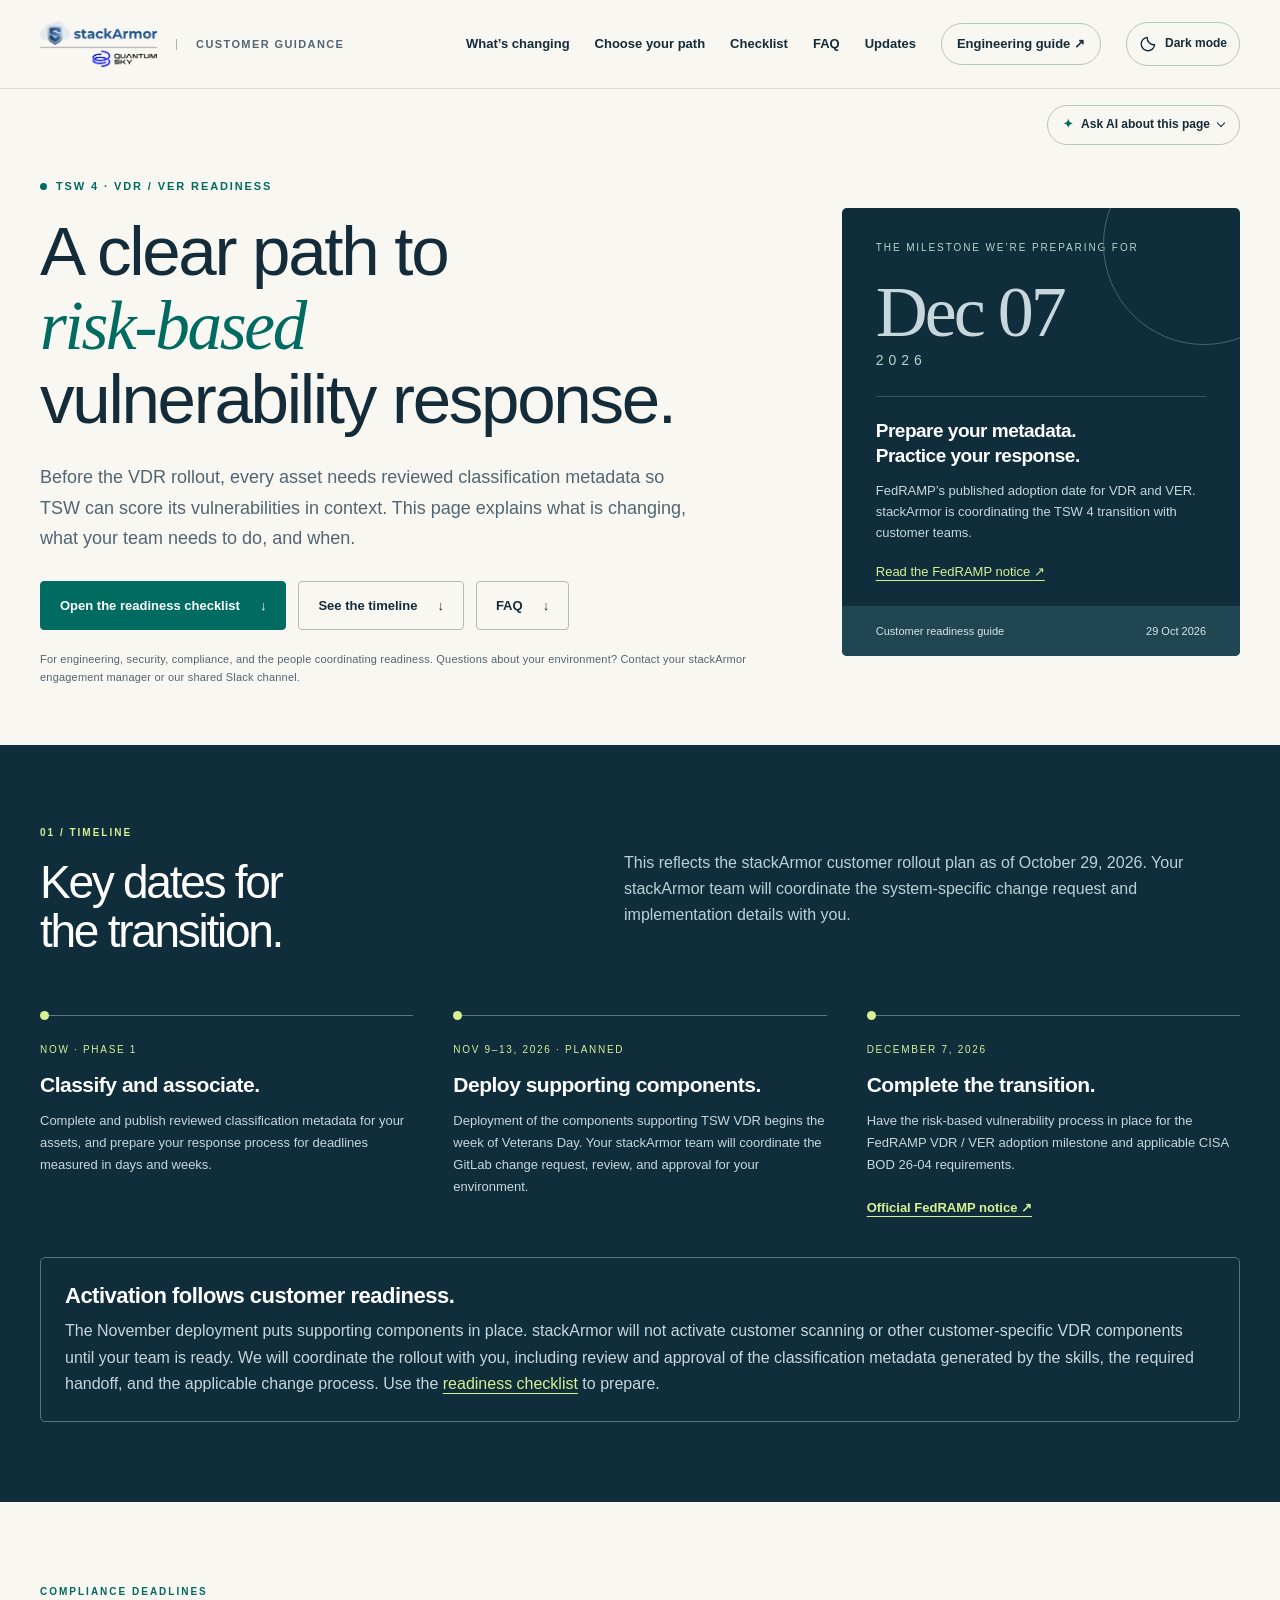
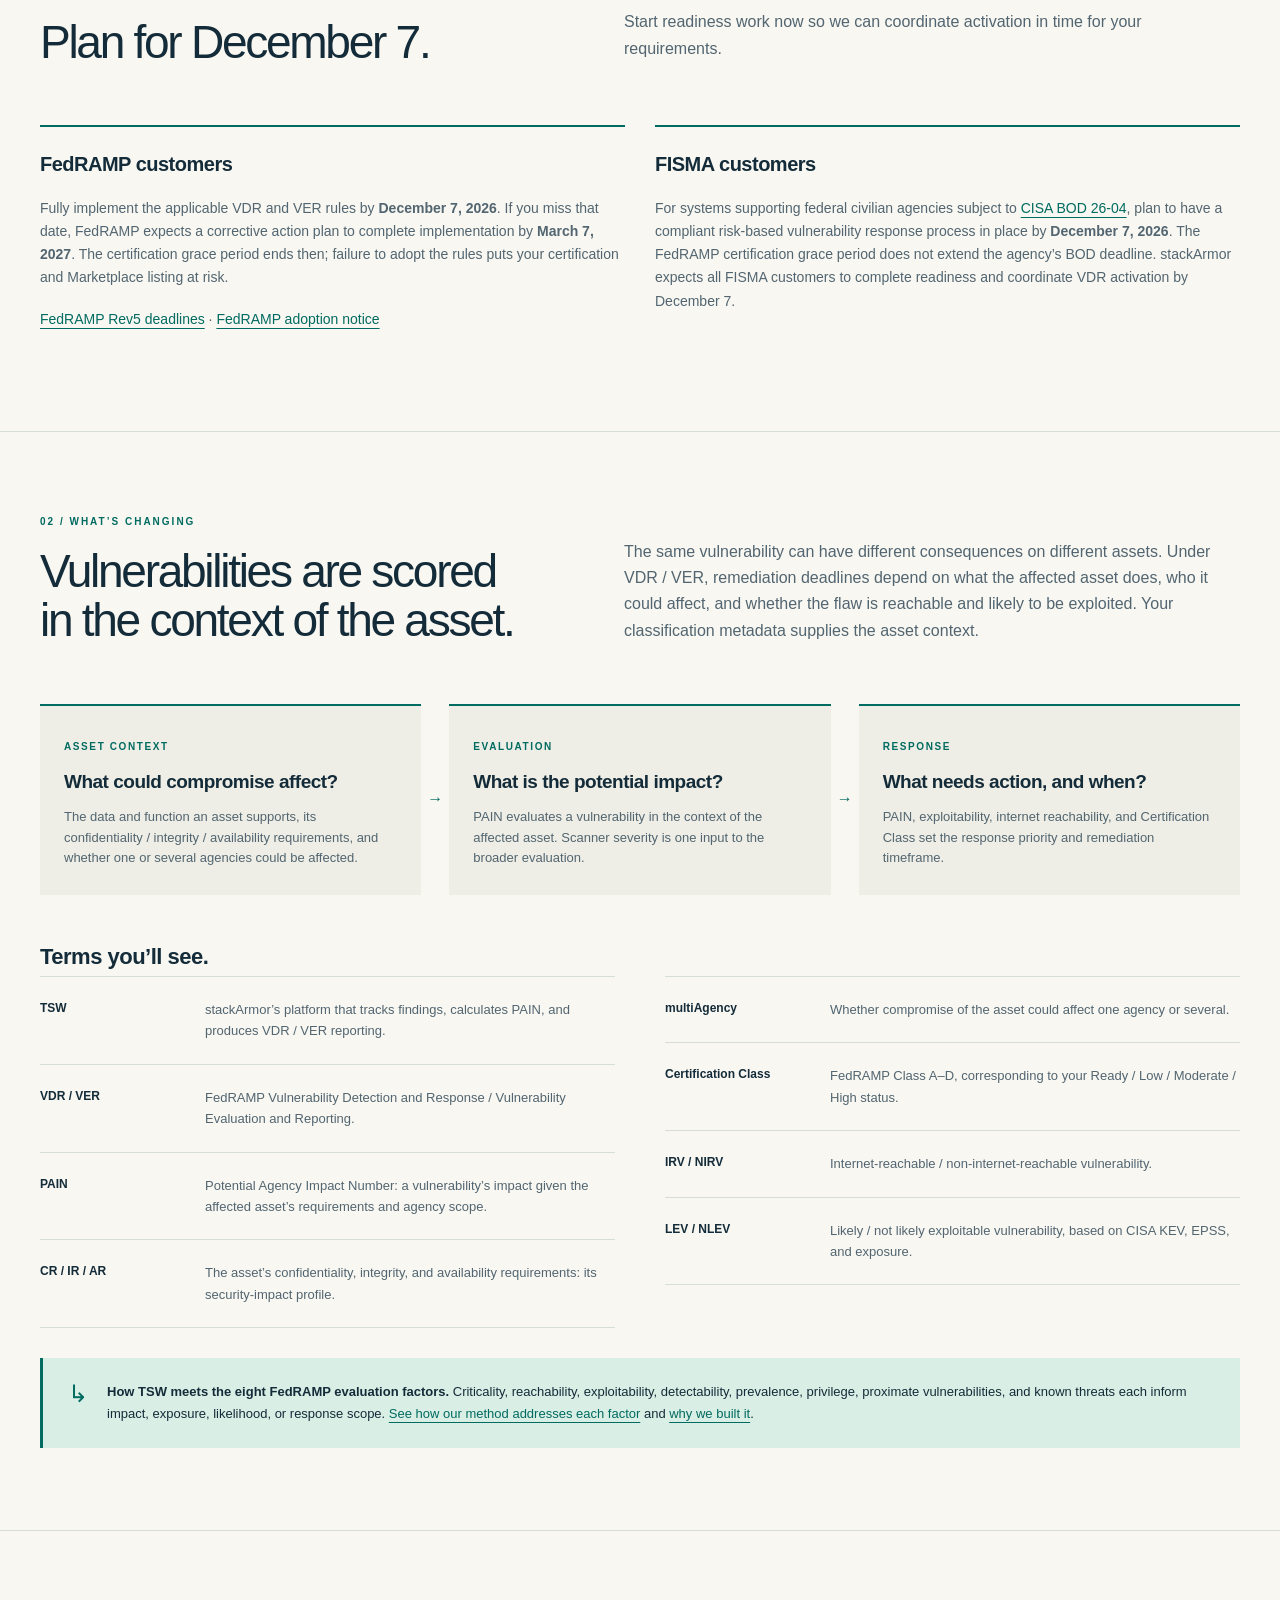
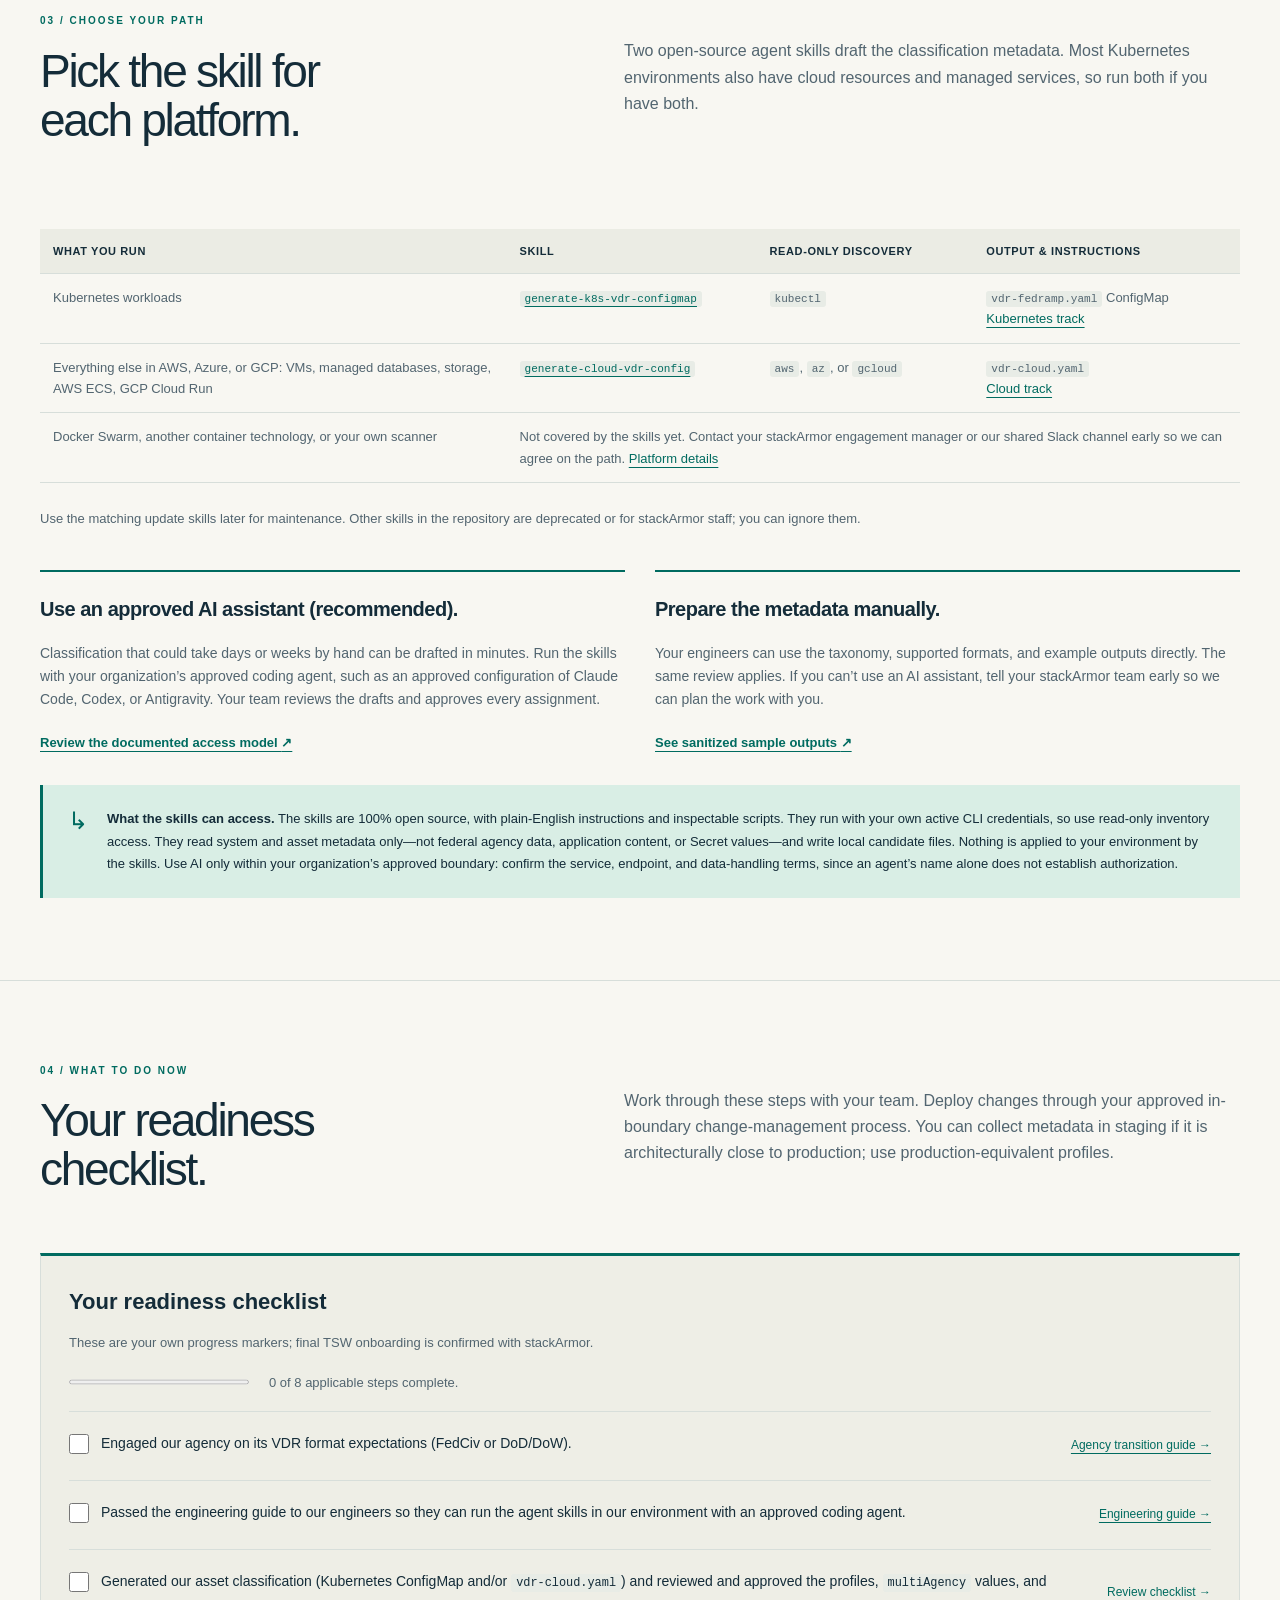
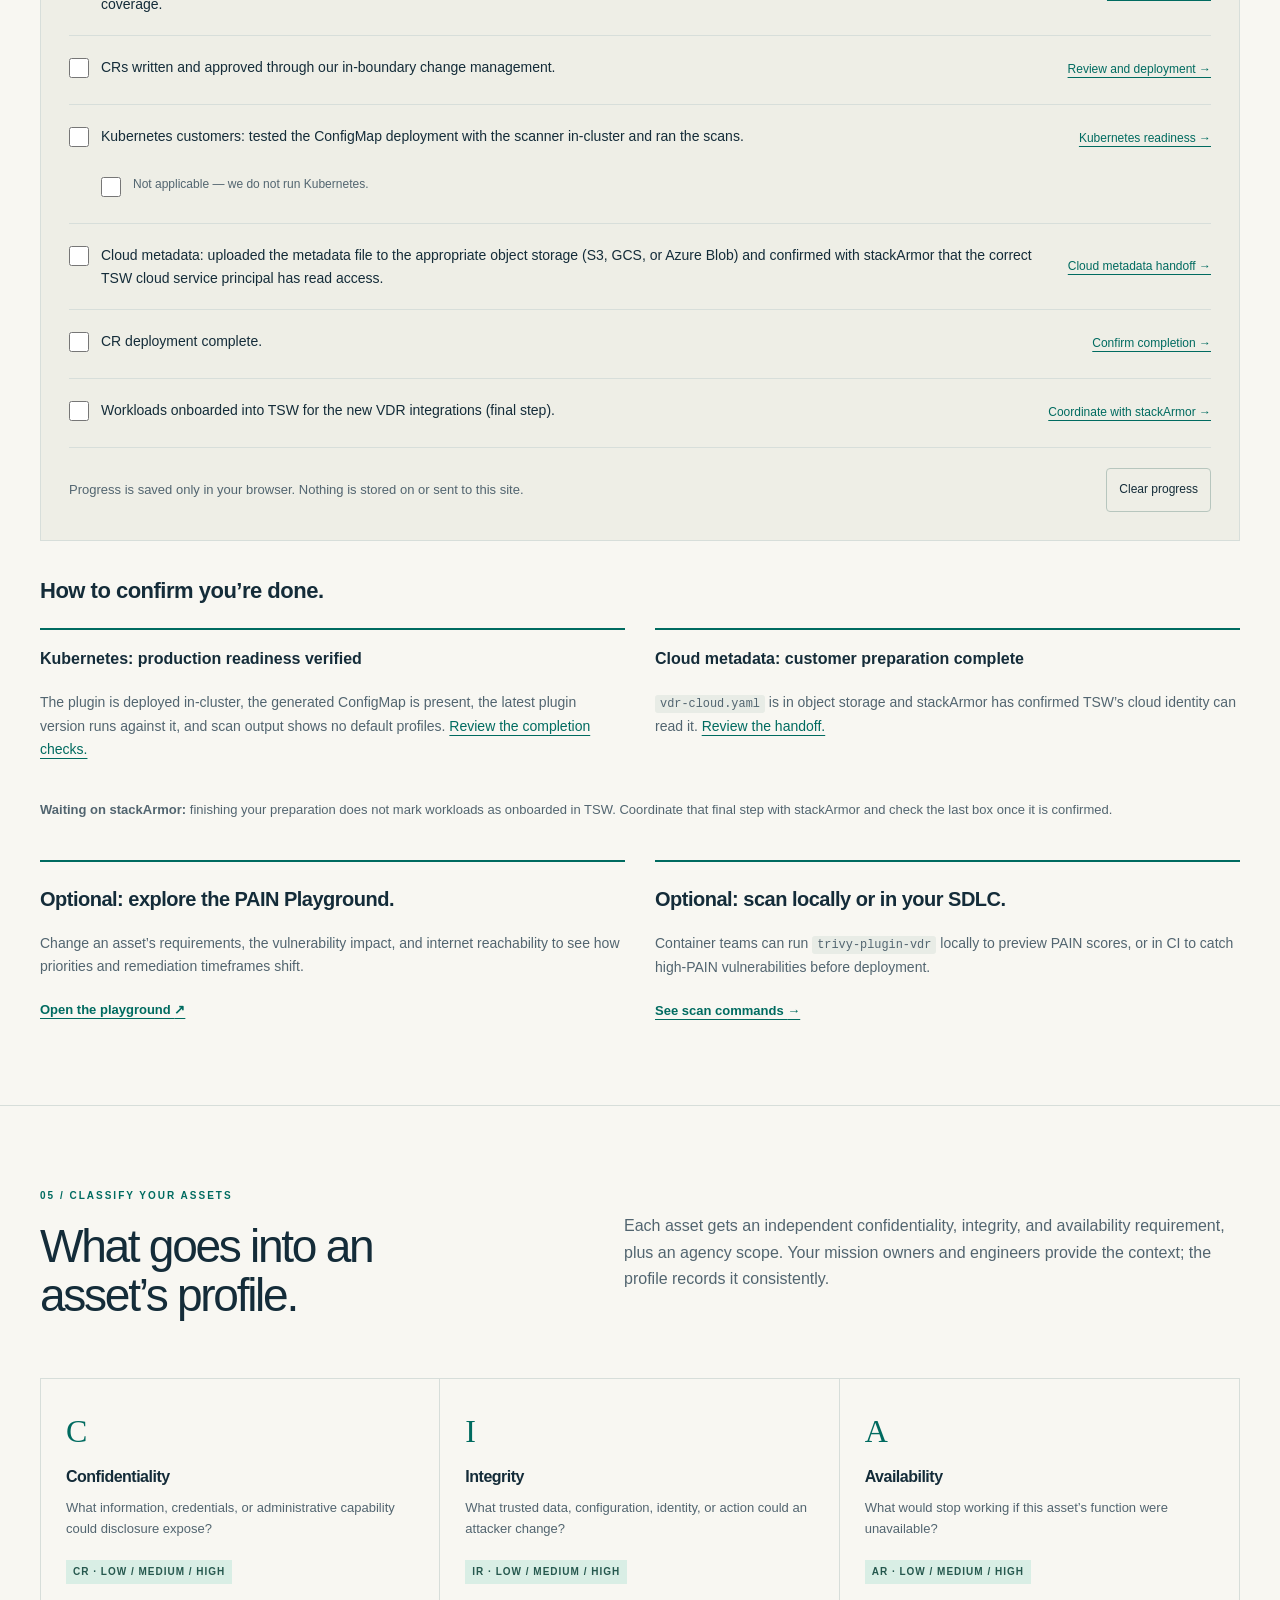
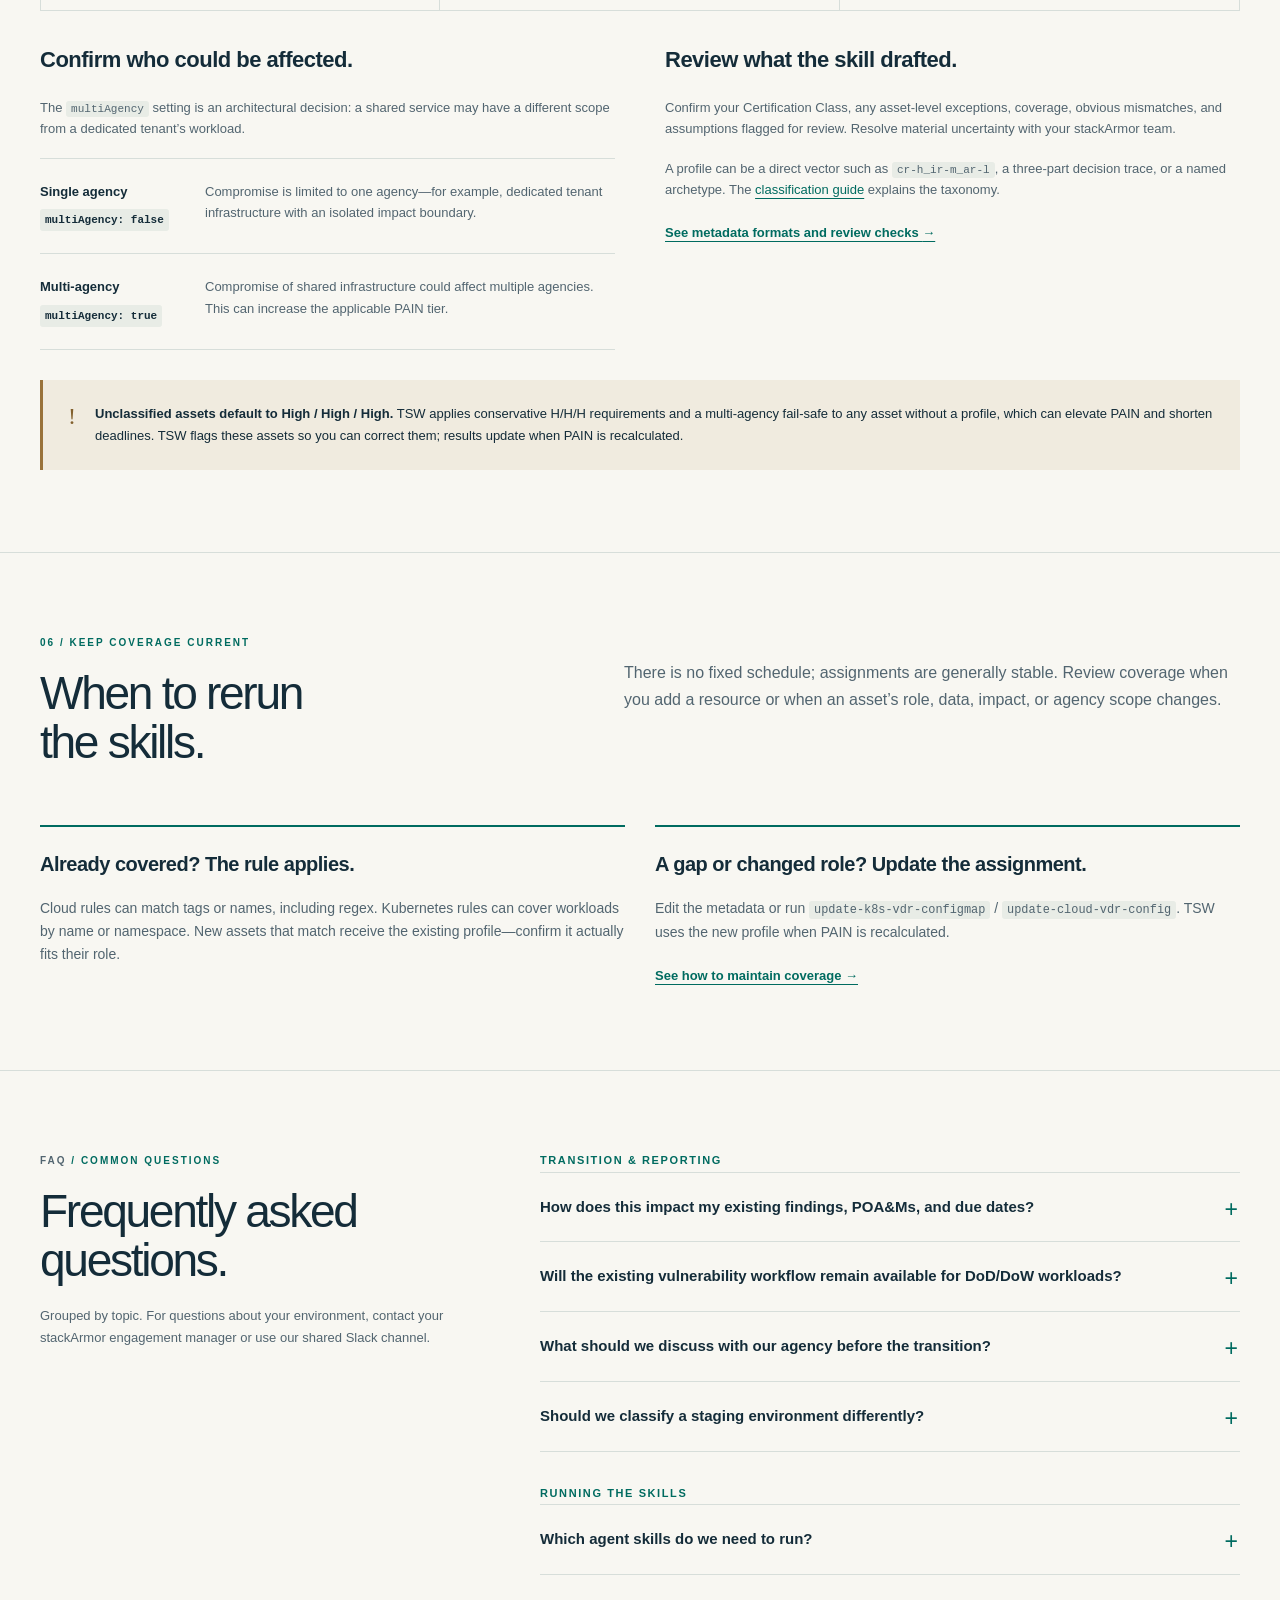
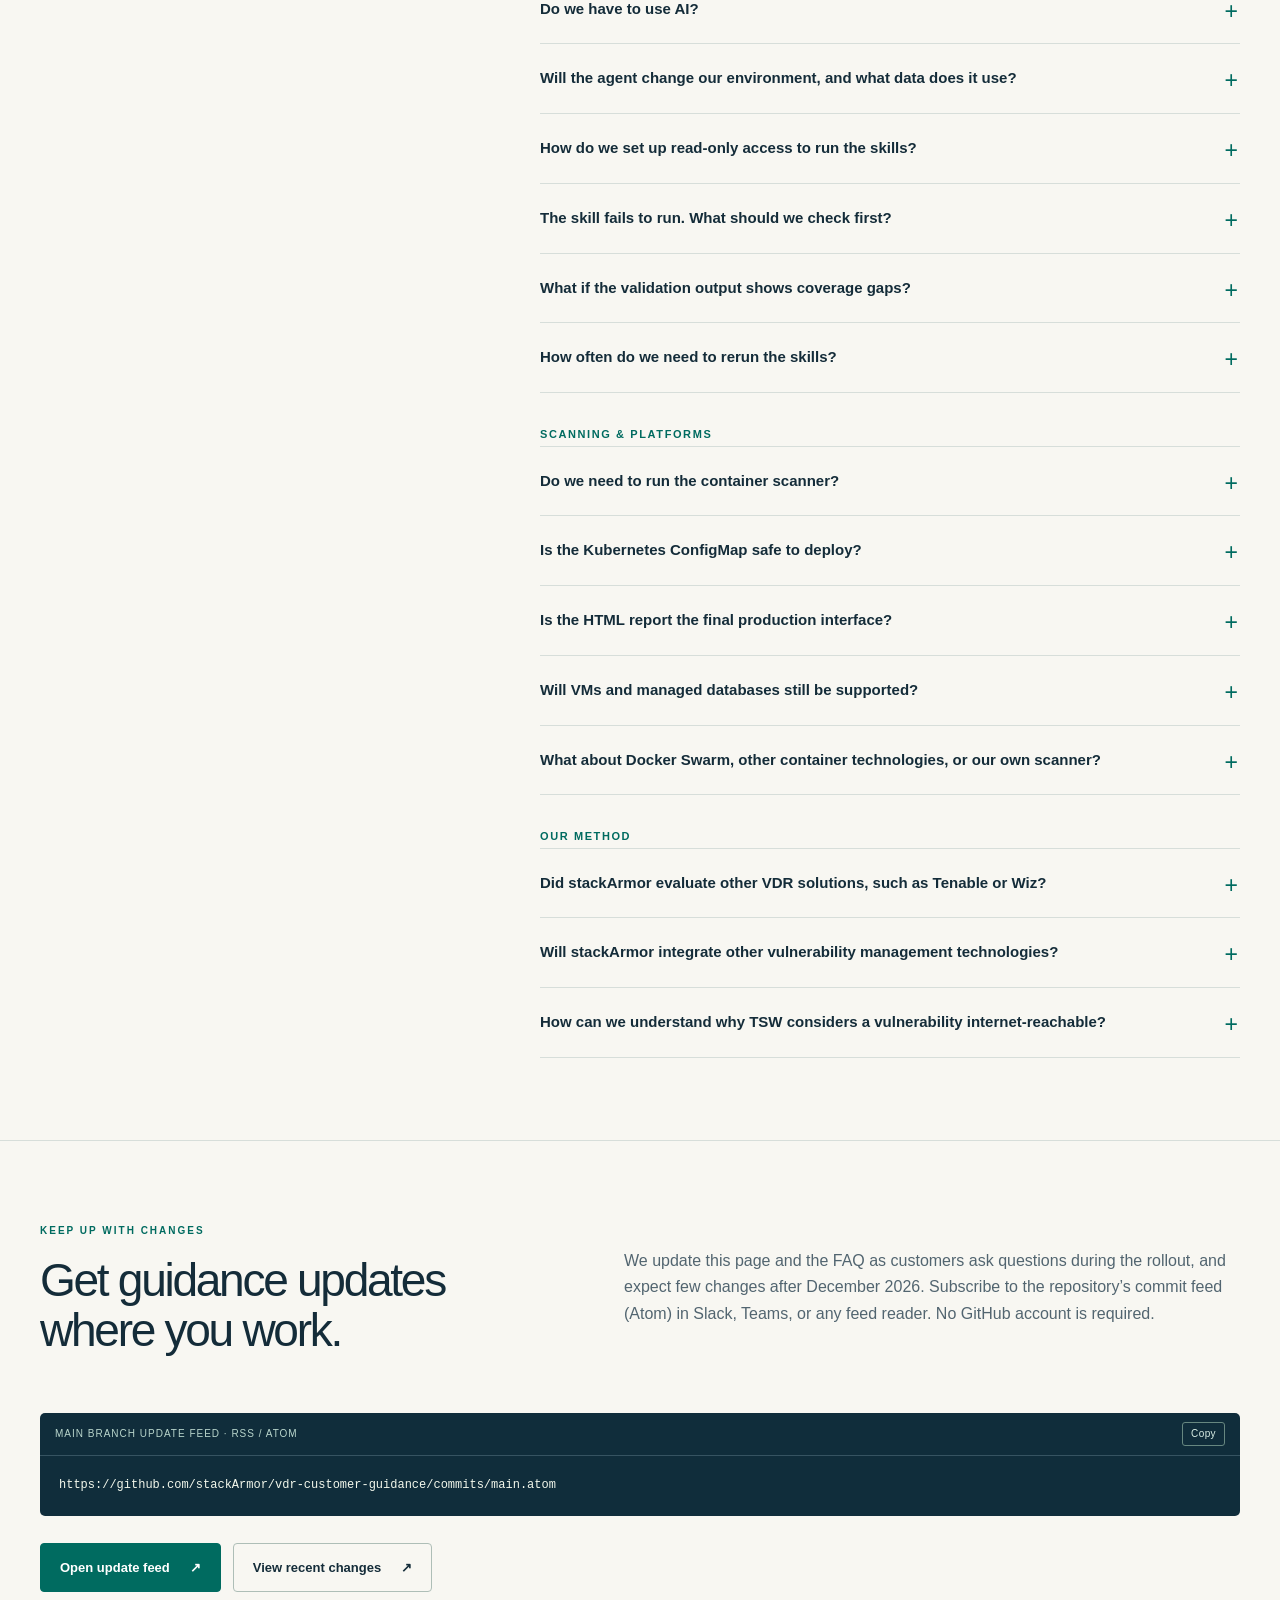
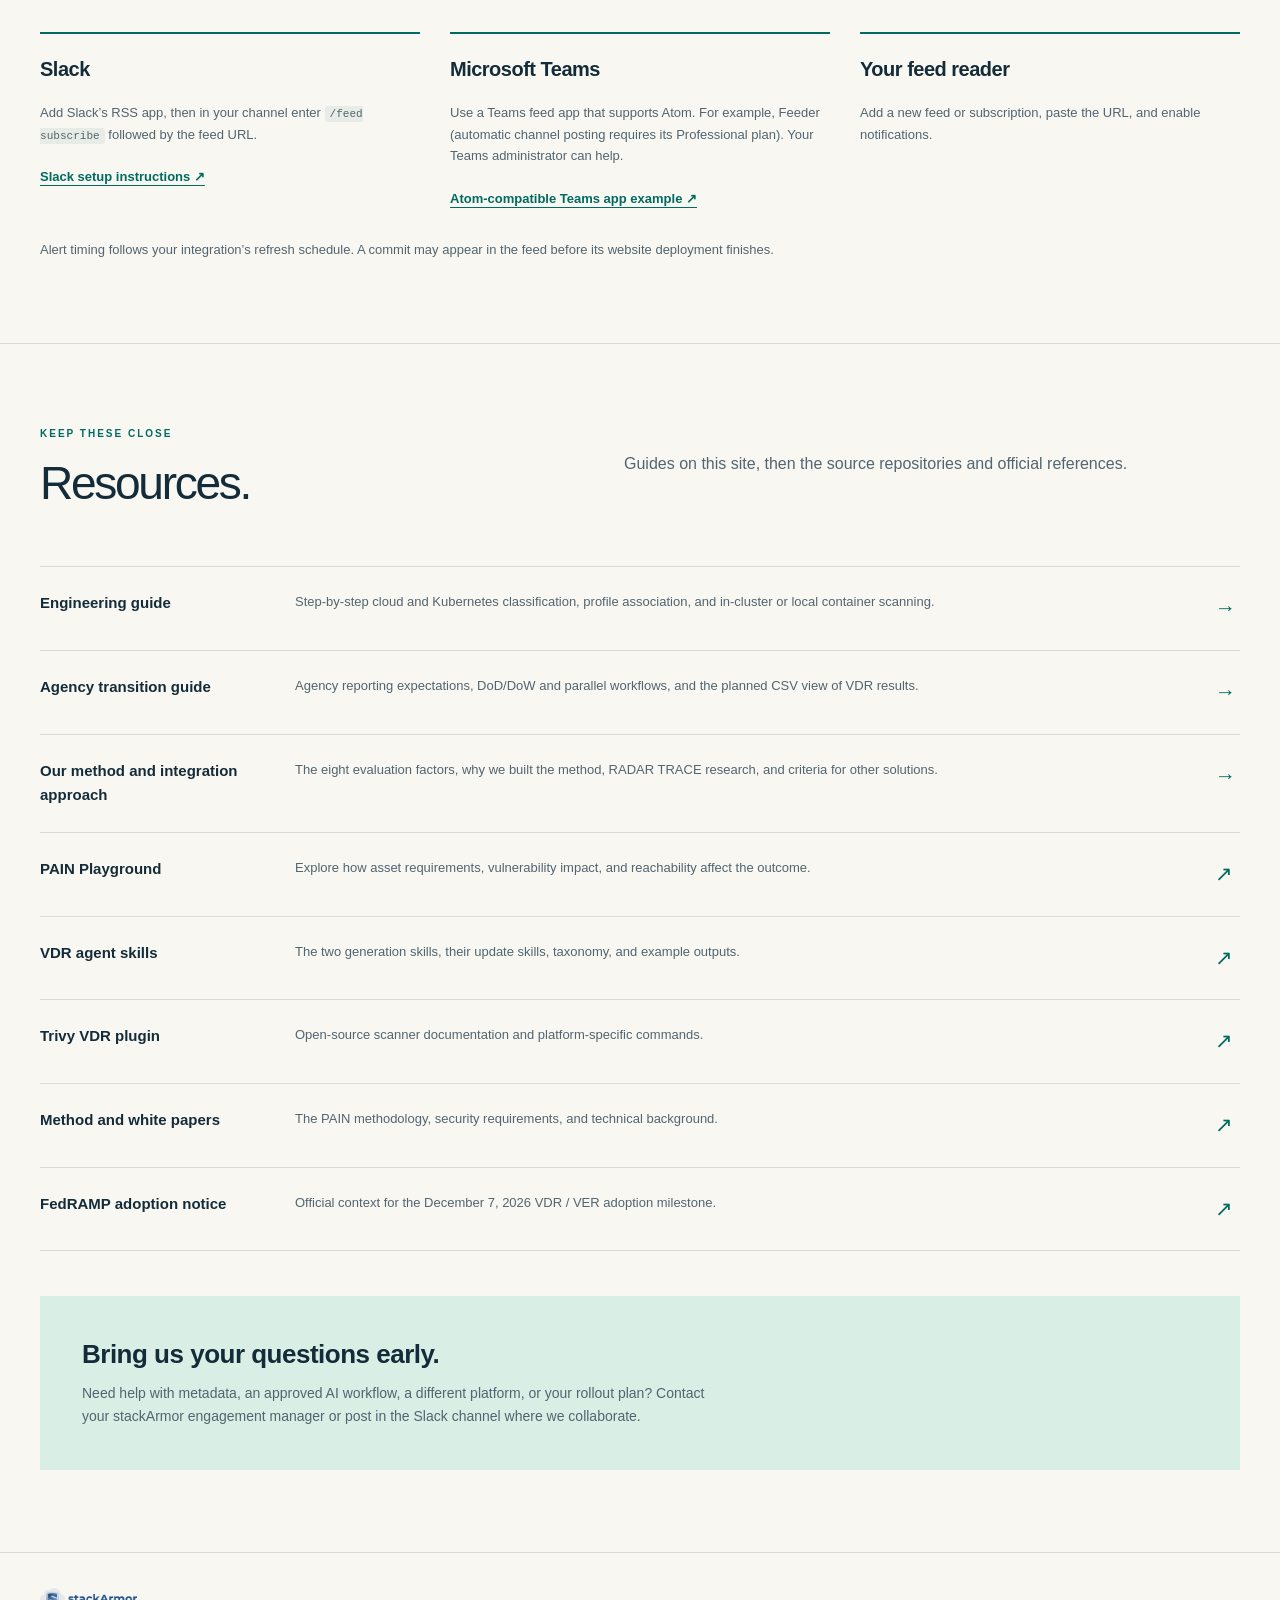
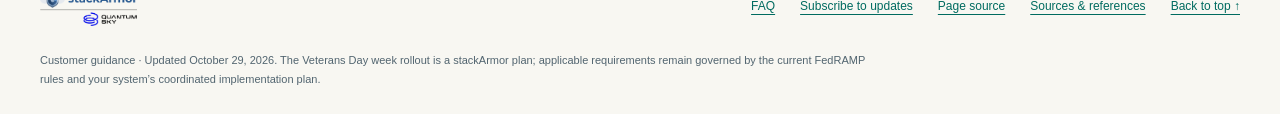
==== commit a0345d1c: "Merge pull request #5 from stackArmor/add-read-only-access-guidance Add guidance on creating read-on" ====
--- a/index.html
+++ b/index.html
@@ -5,13 +5,13 @@
   <meta name="viewport" content="width=device-width, initial-scale=1">
   <meta name="theme-color" content="#102d3b">
   <title>VDR / VER customer readiness | stackArmor</title>
-  <meta name="description" content="Prepare for stackArmor TSW 4.0 and FedRAMP VDR/VER. Track readiness, verify Kubernetes metadata, and hand off cloud assignments for TSW onboarding.">
+  <meta name="description" content="Prepare for stackArmor TSW 4 and FedRAMP VDR/VER. Track readiness, verify Kubernetes metadata, and hand off cloud assignments for TSW onboarding.">
   <meta property="og:title" content="Your guide to VDR / VER readiness | stackArmor">
   <meta property="og:description" content="A browser-saved readiness checklist, Kubernetes verification, cloud metadata handoff, and answers to common VDR transition questions.">
   <meta property="og:type" content="website">
   <link rel="icon" href="assets/favicon.svg" type="image/svg+xml">
   <script src="assets/theme.js?v=7749bf7907d3"></script>
-  <link rel="stylesheet" href="assets/site.css?v=ca8b52b9c991">
+  <link rel="stylesheet" href="assets/site.css?v=e3aed76b6a4a">
   <link rel="alternate" type="application/atom+xml" title="stackArmor customer guidance — main branch updates" href="https://github.com/stackArmor/vdr-customer-guidance/commits/main.atom">
   <script defer src="assets/site.js?v=fd64253de602"></script>
 </head>
@@ -36,7 +36,7 @@
     <section class="hero wrap" aria-labelledby="page-title">
       <div class="hero-grid">
         <div>
-          <p class="eyebrow">TSW 4.0 · VDR / VER readiness</p>
+          <p class="eyebrow">TSW 4 · VDR / VER readiness</p>
           <h1 id="page-title">A clear path to<br><em>risk-based</em><br>vulnerability response.</h1>
           <p class="lede">Before the VDR rollout, every asset needs reviewed classification metadata so TSW can score its vulnerabilities in context. This page explains what is changing, what your team needs to do, and when.</p>
           <div class="actions">
@@ -52,20 +52,31 @@
           <p class="year">2026</p>
           <div class="rule"></div>
           <h3>Prepare your metadata.<br>Practice your response.</h3>
-          <p>FedRAMP’s published adoption date for VDR and VER. stackArmor is coordinating the TSW 4.0 transition with customer teams.</p>
+          <p>FedRAMP’s published adoption date for VDR and VER. stackArmor is coordinating the TSW 4 transition with customer teams.</p>
           <p><a href="https://www.fedramp.gov/notices/0014/">Read the FedRAMP notice <span aria-hidden="true">↗</span></a></p>
-          <div class="panel-bottom"><span>Customer readiness guide</span><span>26 Oct 2026</span></div>
+          <div class="panel-bottom"><span>Customer readiness guide</span><span>29 Oct 2026</span></div>
         </aside>
       </div>
     </section>
 
     <section class="dark-section" id="timeline" aria-labelledby="timeline-title">
       <div class="wrap">
-        <div class="section-heading"><div><p class="kicker">01 / Timeline</p><h2 id="timeline-title">Key dates for<br>the transition.</h2></div><div class="intro"><p>This reflects the stackArmor customer rollout plan as of October 26, 2026. Your stackArmor team will coordinate the system-specific change request and implementation details with you.</p></div></div>
+        <div class="section-heading"><div><p class="kicker">01 / Timeline</p><h2 id="timeline-title">Key dates for<br>the transition.</h2></div><div class="intro"><p>This reflects the stackArmor customer rollout plan as of October 29, 2026. Your stackArmor team will coordinate the system-specific change request and implementation details with you.</p></div></div>
         <div class="timeline">
           <div class="milestone"><p class="when">Now · Phase 1</p><h3>Classify and associate.</h3><p>Complete and publish reviewed classification metadata for your assets, and prepare your response process for deadlines measured in days and weeks.</p></div>
-          <div class="milestone"><p class="when">Nov 9–13, 2026 · Planned</p><h3>Receive TSW VDR features.</h3><p>Customers begin receiving TSW VDR features the week of Veterans Day. Your stackArmor team will coordinate the GitLab change request, review, and approval for your environment.</p></div>
-          <div class="milestone"><p class="when">December 7, 2026</p><h3>Target production readiness.</h3><p>Complete the coordinated transition for the FedRAMP VDR / VER adoption milestone.</p><a class="text-link" href="https://www.fedramp.gov/notices/0014/">Official FedRAMP notice <span aria-hidden="true">↗</span></a></div>
+          <div class="milestone"><p class="when">Nov 9–13, 2026 · Planned</p><h3>Deploy supporting components.</h3><p>Deployment of the components supporting TSW VDR begins the week of Veterans Day. Your stackArmor team will coordinate the GitLab change request, review, and approval for your environment.</p></div>
+          <div class="milestone"><p class="when">December 7, 2026</p><h3>Complete the transition.</h3><p>Have the risk-based vulnerability process in place for the FedRAMP VDR / VER adoption milestone and applicable CISA BOD 26-04 requirements.</p><a class="text-link" href="https://www.fedramp.gov/notices/0014/">Official FedRAMP notice <span aria-hidden="true">↗</span></a></div>
+        </div>
+        <div class="rollout-note"><h3>Activation follows customer readiness.</h3><p>The November deployment puts supporting components in place. stackArmor will not activate customer scanning or other customer-specific VDR components until your team is ready. We will coordinate the rollout with you, including review and approval of the classification metadata generated by the skills, the required handoff, and the applicable change process. Use the <a href="#get-started">readiness checklist</a> to prepare.</p></div>
+      </div>
+    </section>
+
+    <section class="section" id="compliance-dates" aria-labelledby="compliance-dates-title">
+      <div class="wrap">
+        <div class="section-heading"><div><p class="kicker">Compliance deadlines</p><h2 id="compliance-dates-title">Plan for December 7.</h2></div><div class="intro"><p>Start readiness work now so we can coordinate activation in time for your requirements.</p></div></div>
+        <div class="two-paths">
+          <div class="path"><h3>FedRAMP customers</h3><p>Fully implement the applicable VDR and VER rules by <strong>December 7, 2026</strong>. If you miss that date, FedRAMP expects a corrective action plan to complete implementation by <strong>March 7, 2027</strong>. The certification grace period ends then; failure to adopt the rules puts your certification and Marketplace listing at risk.</p><p><a href="https://www.fedramp.gov/2026/providers/updating/deadlines/rev5/">FedRAMP Rev5 deadlines</a> · <a href="https://www.fedramp.gov/notices/0014/">FedRAMP adoption notice</a></p></div>
+          <div class="path"><h3>FISMA customers</h3><p>For systems supporting federal civilian agencies subject to <a href="https://www.cisa.gov/news-events/directives/bod-26-04-prioritizing-security-updates-based-risk">CISA BOD 26-04</a>, plan to have a compliant risk-based vulnerability response process in place by <strong>December 7, 2026</strong>. The FedRAMP certification grace period does not extend the agency’s BOD deadline. stackArmor expects all FISMA customers to complete readiness and coordinate VDR activation by December 7.</p></div>
         </div>
       </div>
     </section>
@@ -283,7 +294,7 @@
   </main>
   <footer class="footer wrap">
     <div class="footer-top"><a class="brand" href="https://stackarmor.com" aria-label="stackArmor"><img class="brand-logo brand-logo-light" src="assets/stackarmor-logo.png" alt="stackArmor" width="97" height="38"><img class="brand-logo brand-logo-dark" src="assets/stackarmor-logo-white.png" alt="stackArmor" width="97" height="38"></a><div class="footer-links"><a href="#questions">FAQ</a><a href="#updates">Subscribe to updates</a><a href="https://github.com/stackArmor/vdr-customer-guidance">Page source</a><a href="engineer-guide.html#sources">Sources &amp; references</a><a href="#main">Back to top ↑</a></div></div>
-    <p class="footer-note">Customer guidance · Updated October 26, 2026. The Veterans Day week rollout is a stackArmor plan; applicable requirements remain governed by the current FedRAMP rules and your system’s coordinated implementation plan.</p>
+    <p class="footer-note">Customer guidance · Updated October 29, 2026. The Veterans Day week rollout is a stackArmor plan; applicable requirements remain governed by the current FedRAMP rules and your system’s coordinated implementation plan.</p>
   </footer>
 </body>
 </html>
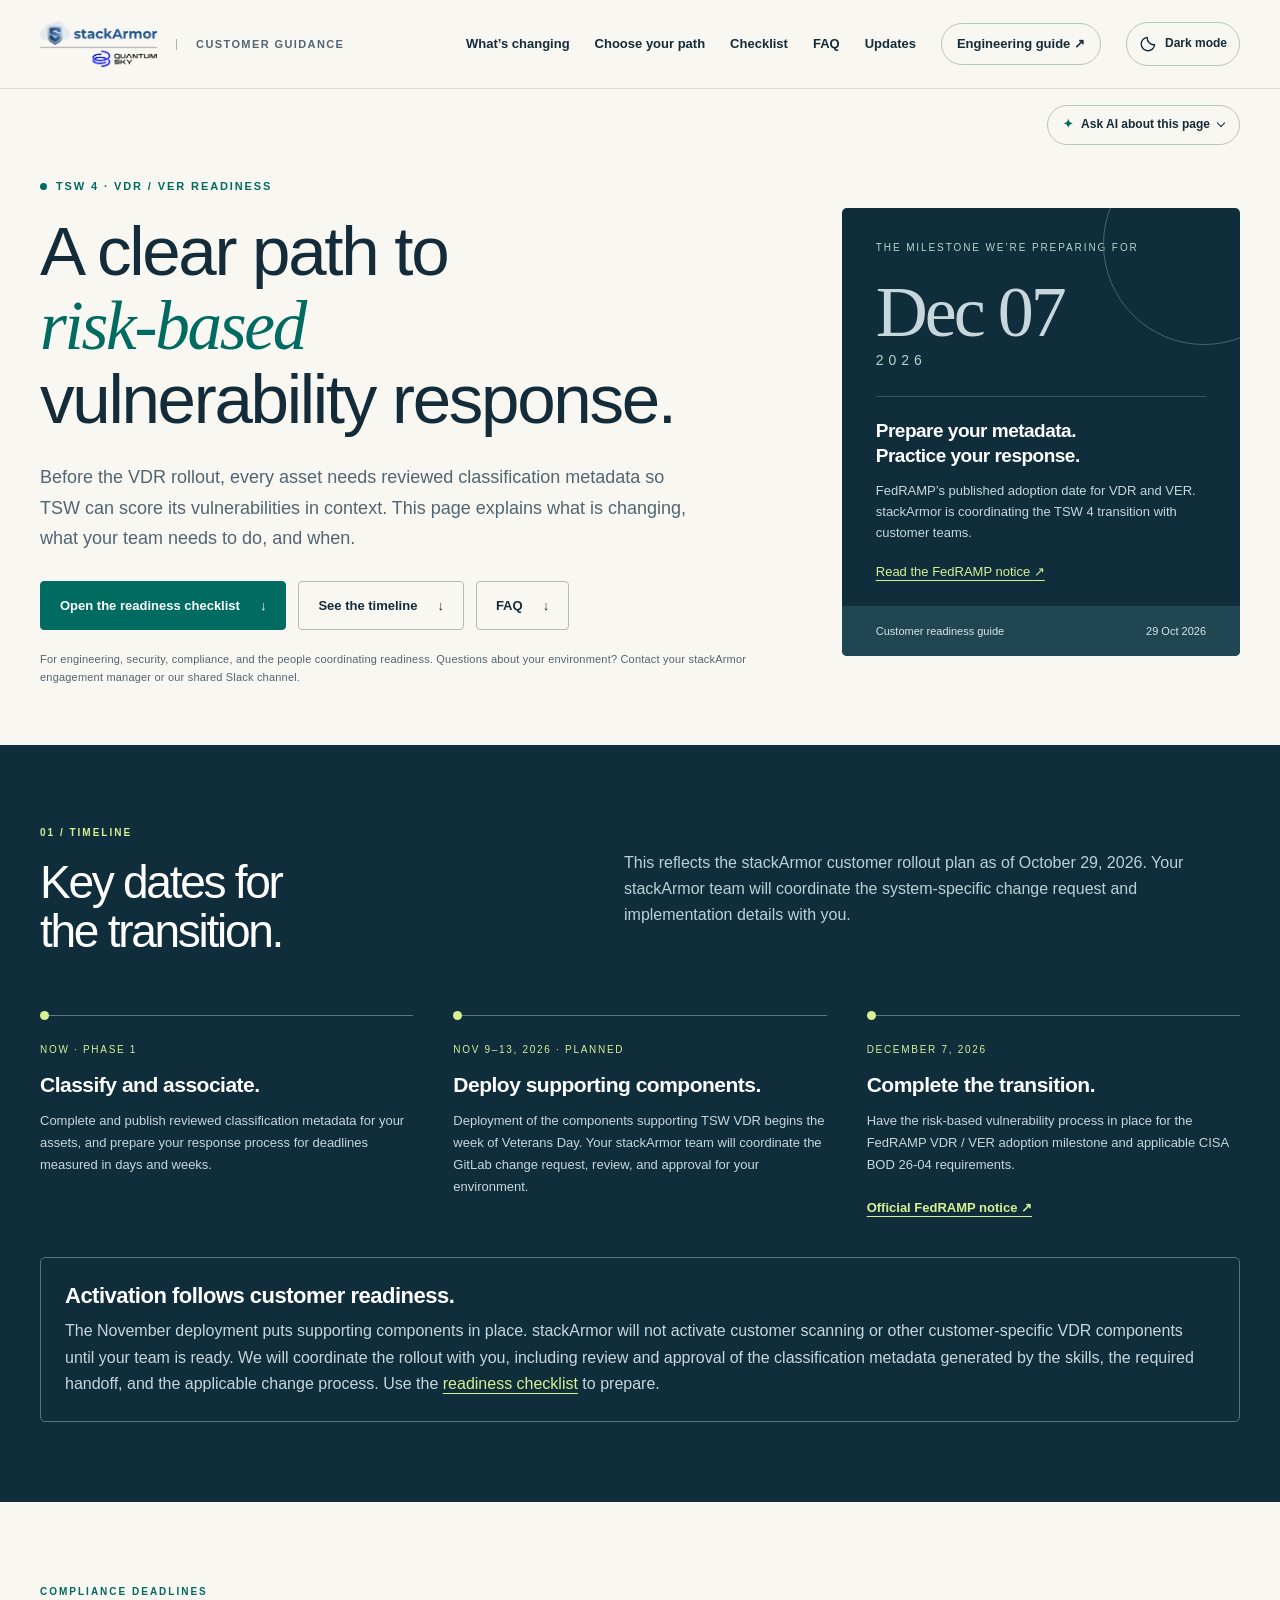
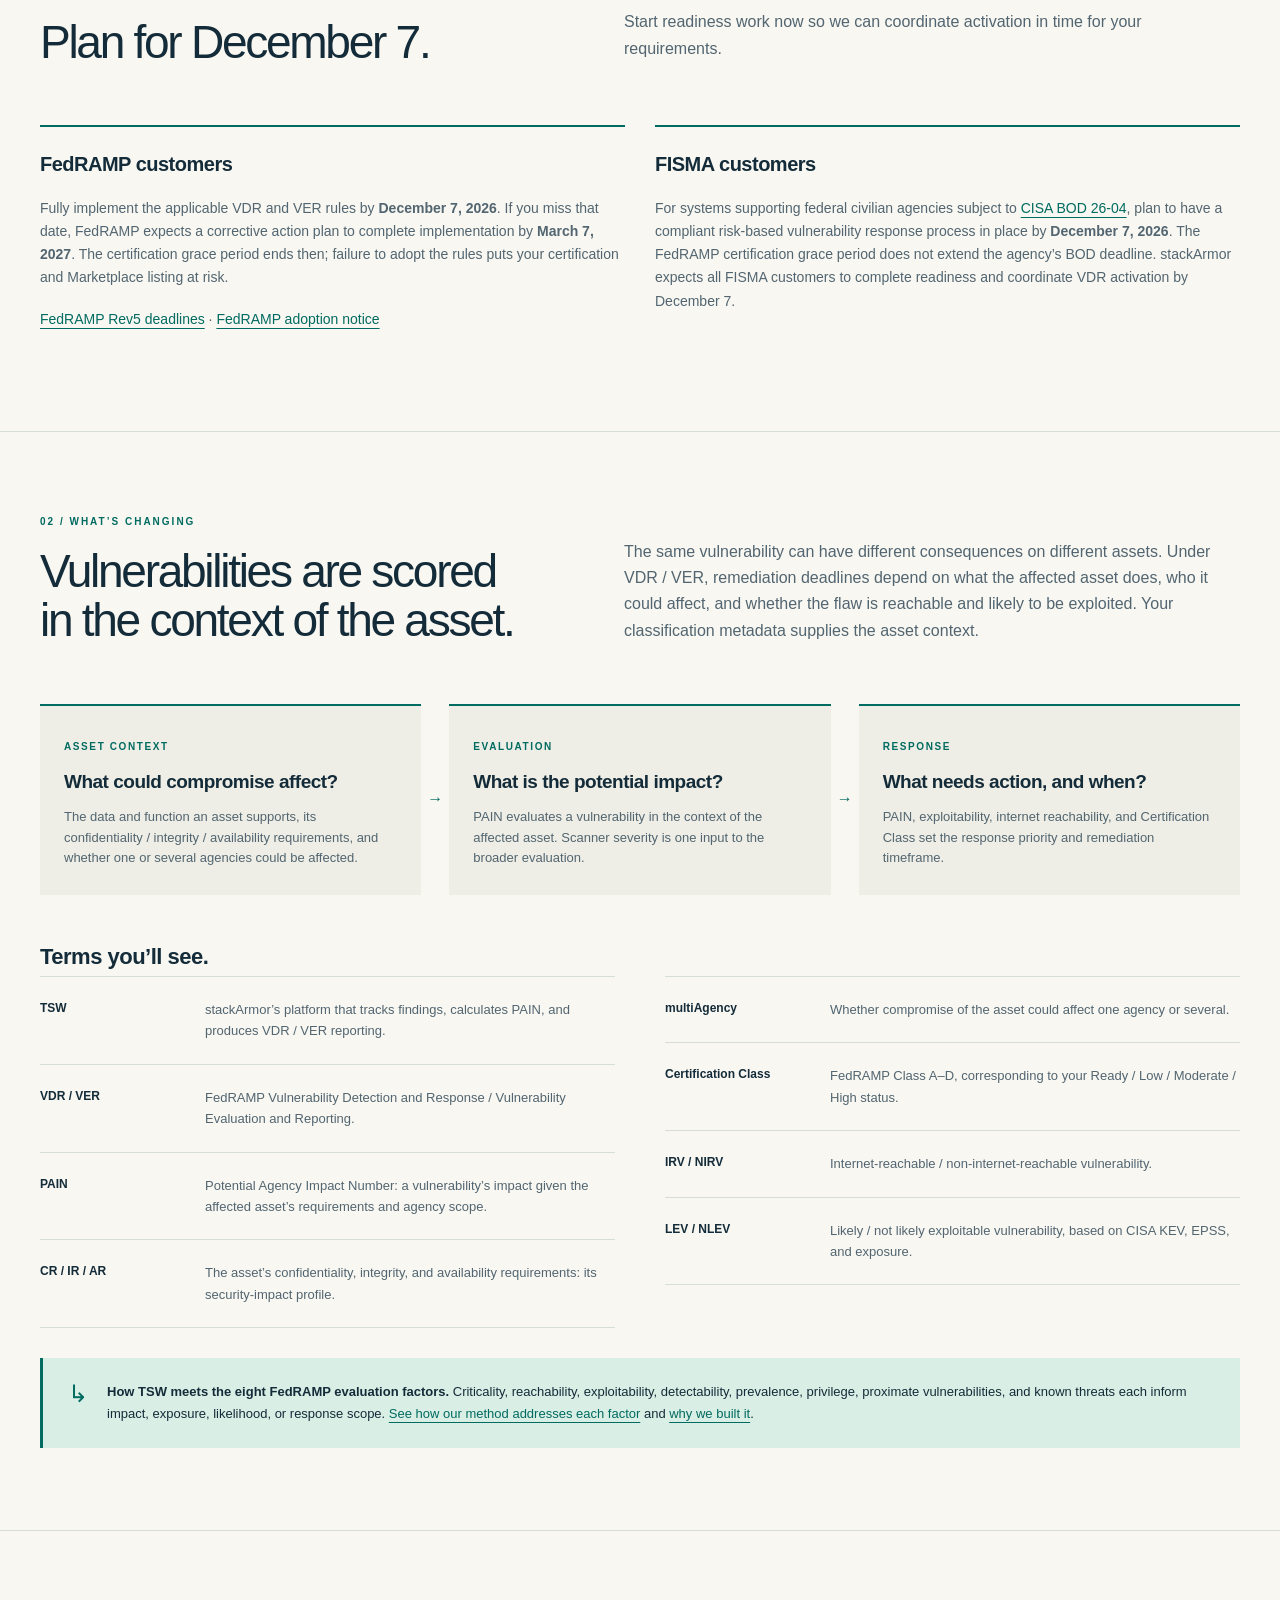
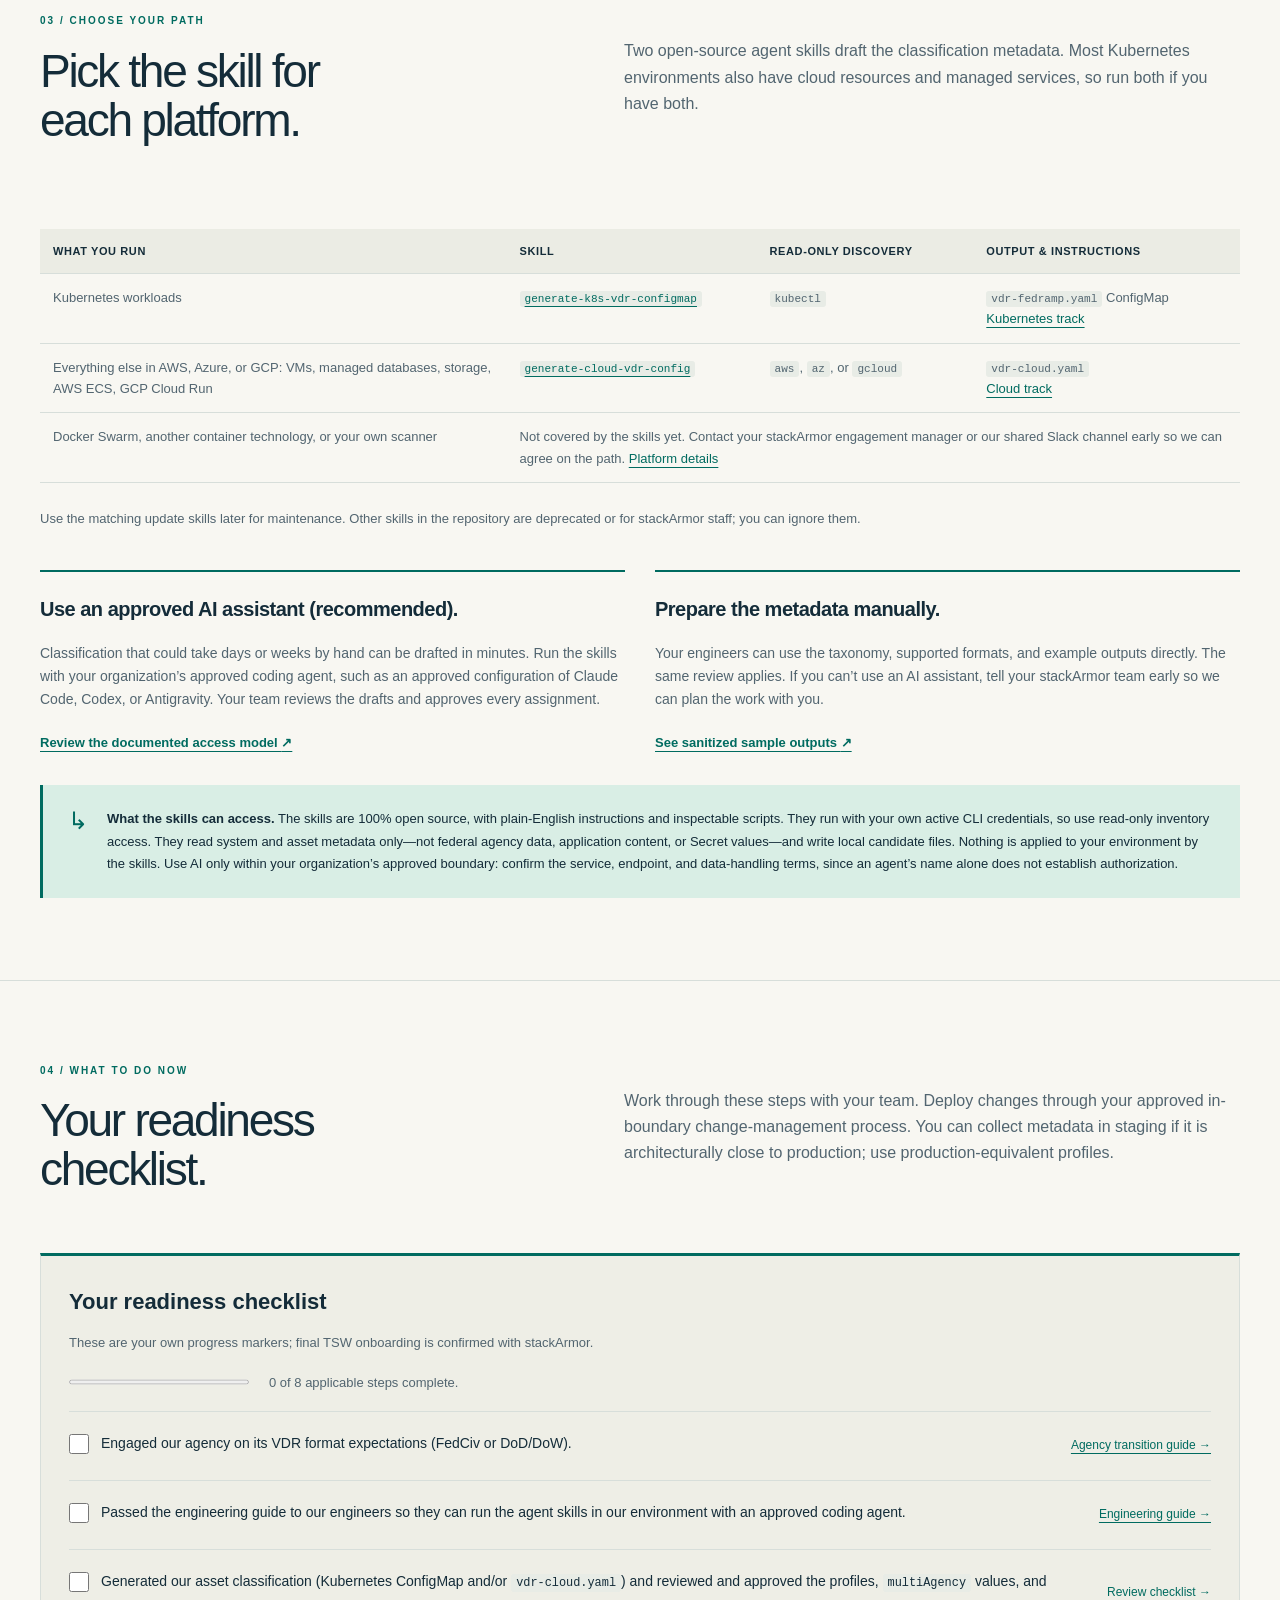
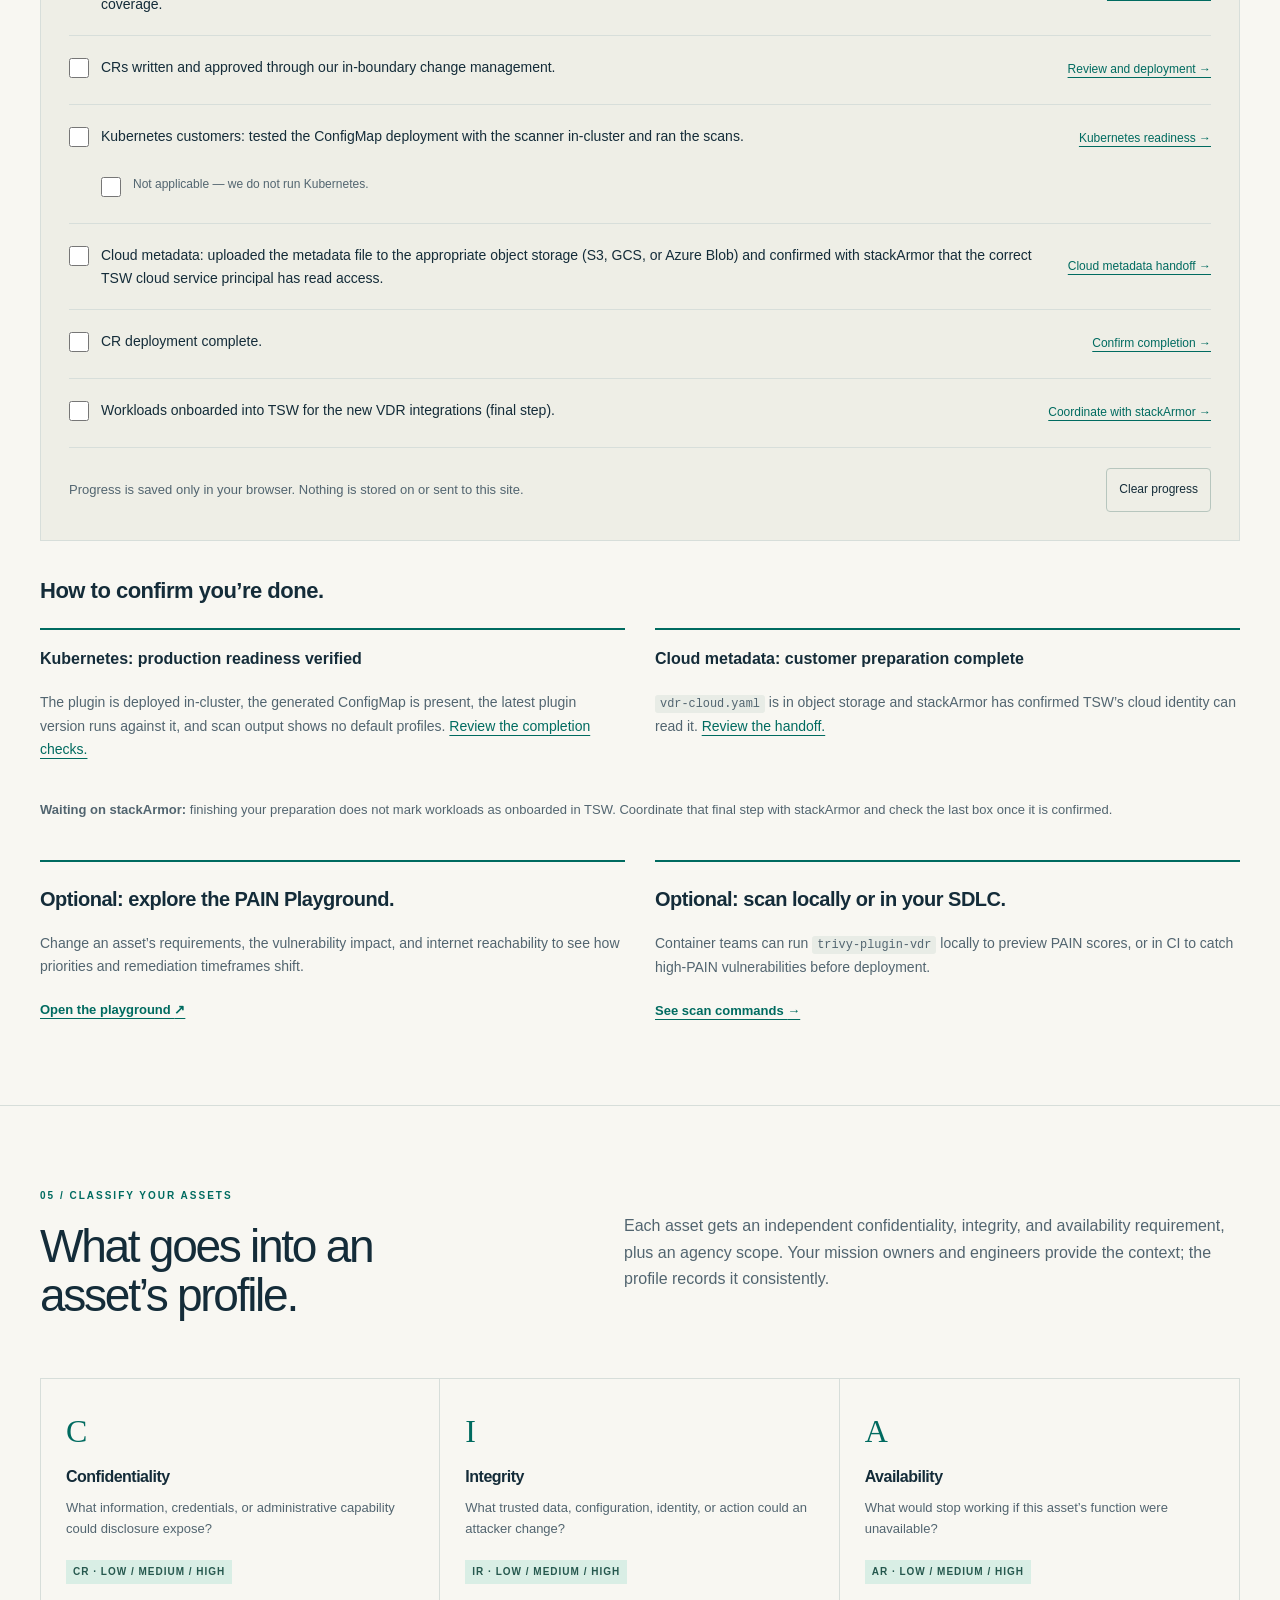
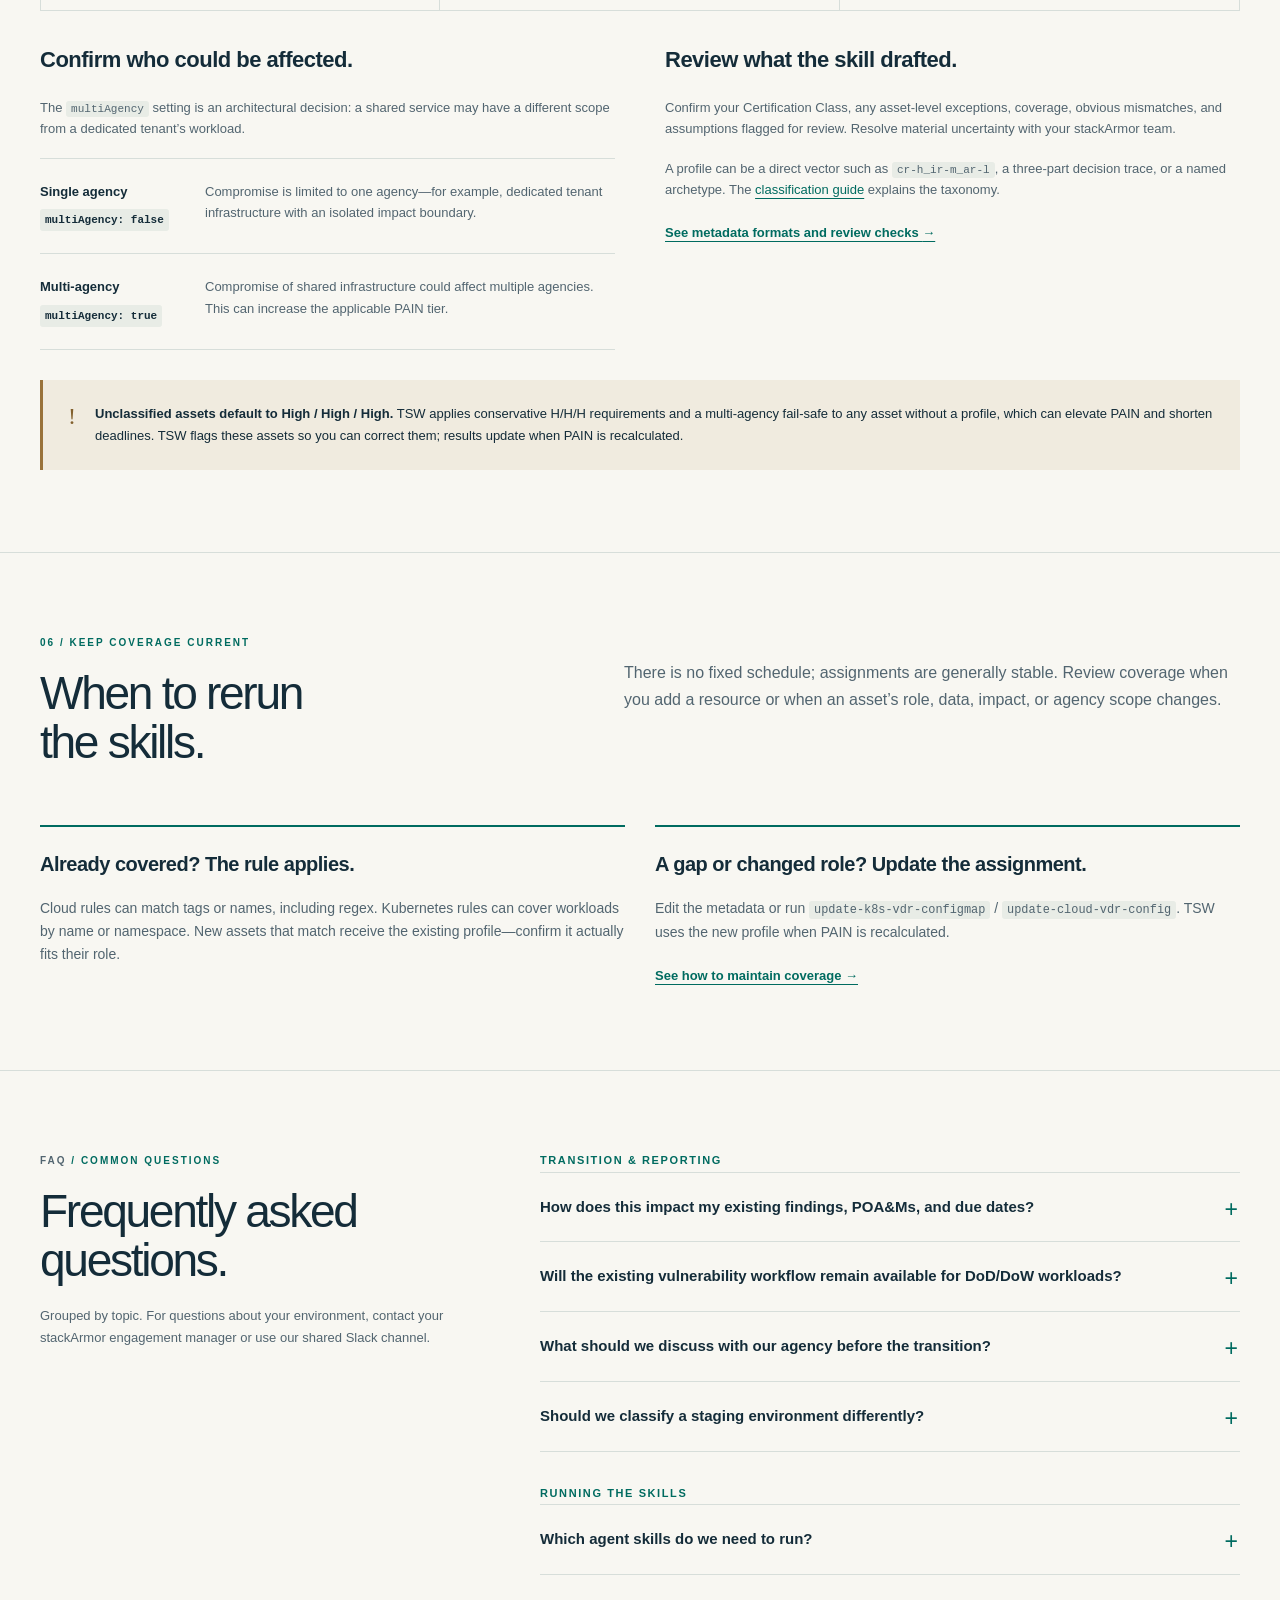
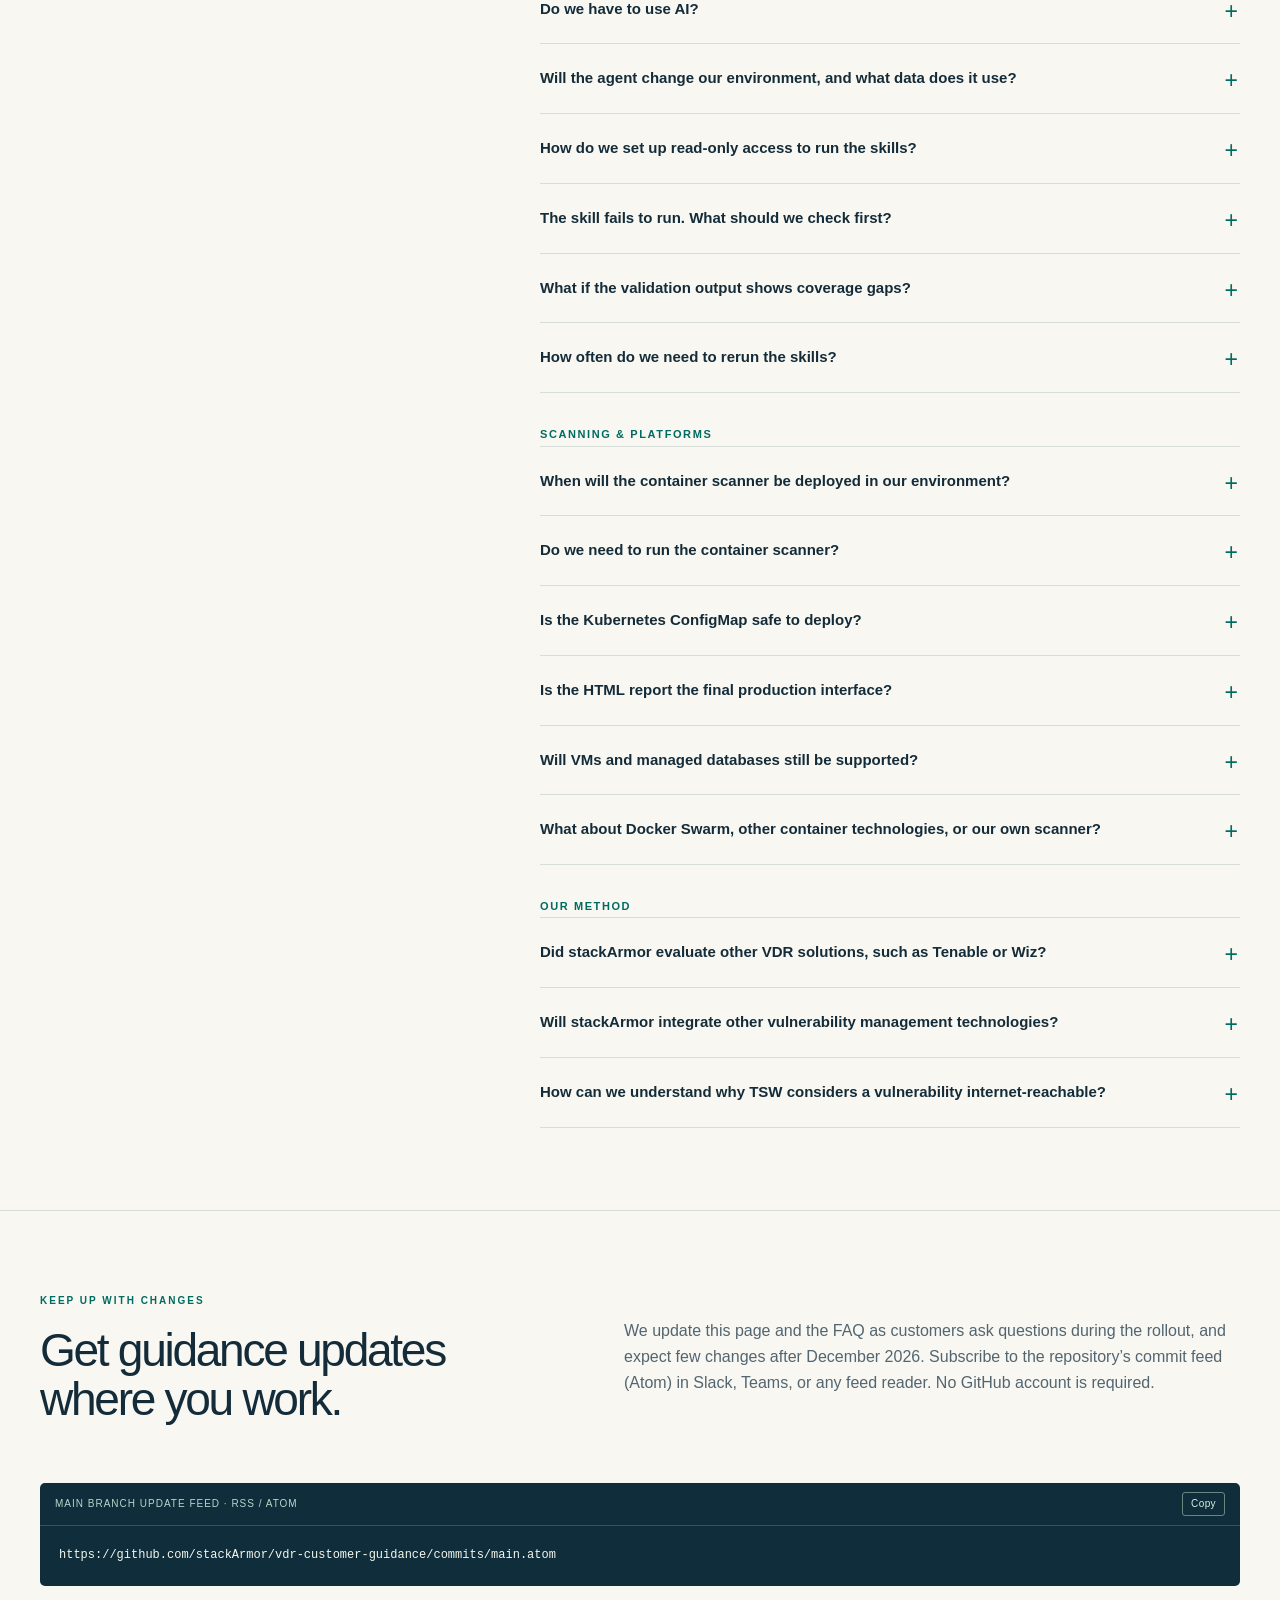
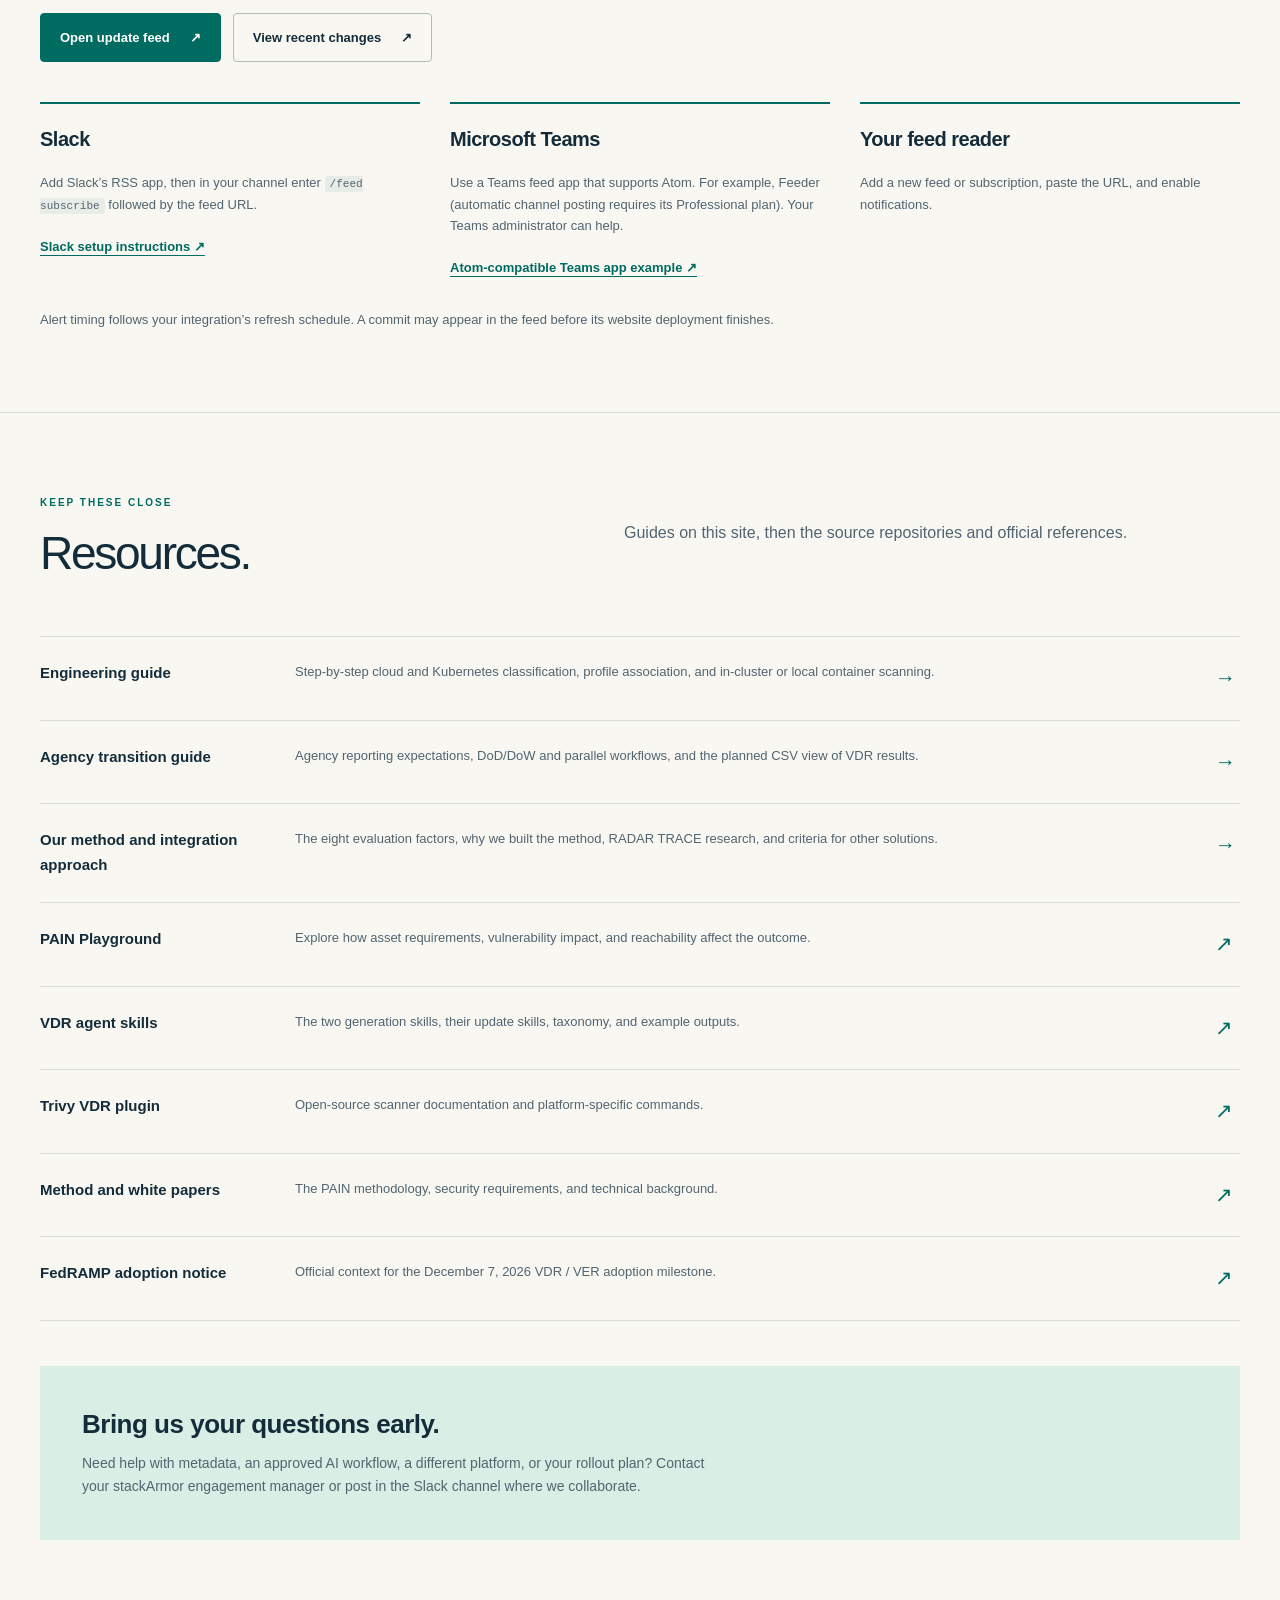
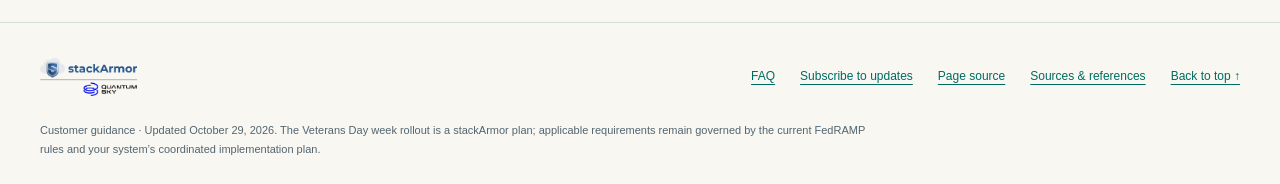
==== commit 4660c44d: "Add FAQ on when the container scanner is deployed" ====
--- a/index.html
+++ b/index.html
@@ -246,6 +246,7 @@
           <details><summary>How often do we need to rerun the skills?</summary><p>There is no fixed schedule—only when assets are added or their role changes. <a href="#maintenance">See when to rerun.</a></p></details>
 
           <h3 class="faq-group-title">Scanning &amp; platforms</h3>
+          <details id="scanner-deployment-faq"><summary>When will the container scanner be deployed in our environment?</summary><p>stackArmor deploys the <code>trivy-plugin-vdr</code> container scanning infrastructure for you as part of the TSW 4 upgrade, so you don’t need to set it up yourself. Deployment of the supporting components begins the week of Veterans Day (Nov 9–13, 2026). <a href="#timeline">See the timeline.</a></p><p>Before any work is done, your stackArmor team will create change requests (CRs) in your environment covering the supporting infrastructure. You review and approve them through your normal change management first. <a href="engineer-guide.html#review">Review and deployment.</a></p></details>
           <details><summary>Do we need to run the container scanner?</summary><p>For Kubernetes, yes: production readiness requires the plugin deployed in-cluster and running against the ConfigMap with no default profiles. For non-Kubernetes cloud resources, no—you’re done once the YAML is uploaded and readable by TSW. Local and SDLC scans are optional for everyone.</p></details>
           <details><summary>Is the Kubernetes ConfigMap safe to deploy?</summary><p>Yes. It is a metadata object the scanner reads; it doesn’t change application behavior, networking, or workload settings. Deploy it through your approved change-management process.</p></details>
           <details><summary>Is the HTML report the final production interface?</summary><p>No. It is a local exploration tool; TSW provides the production experience. Treat both the HTML and JSON as security-sensitive.</p></details>
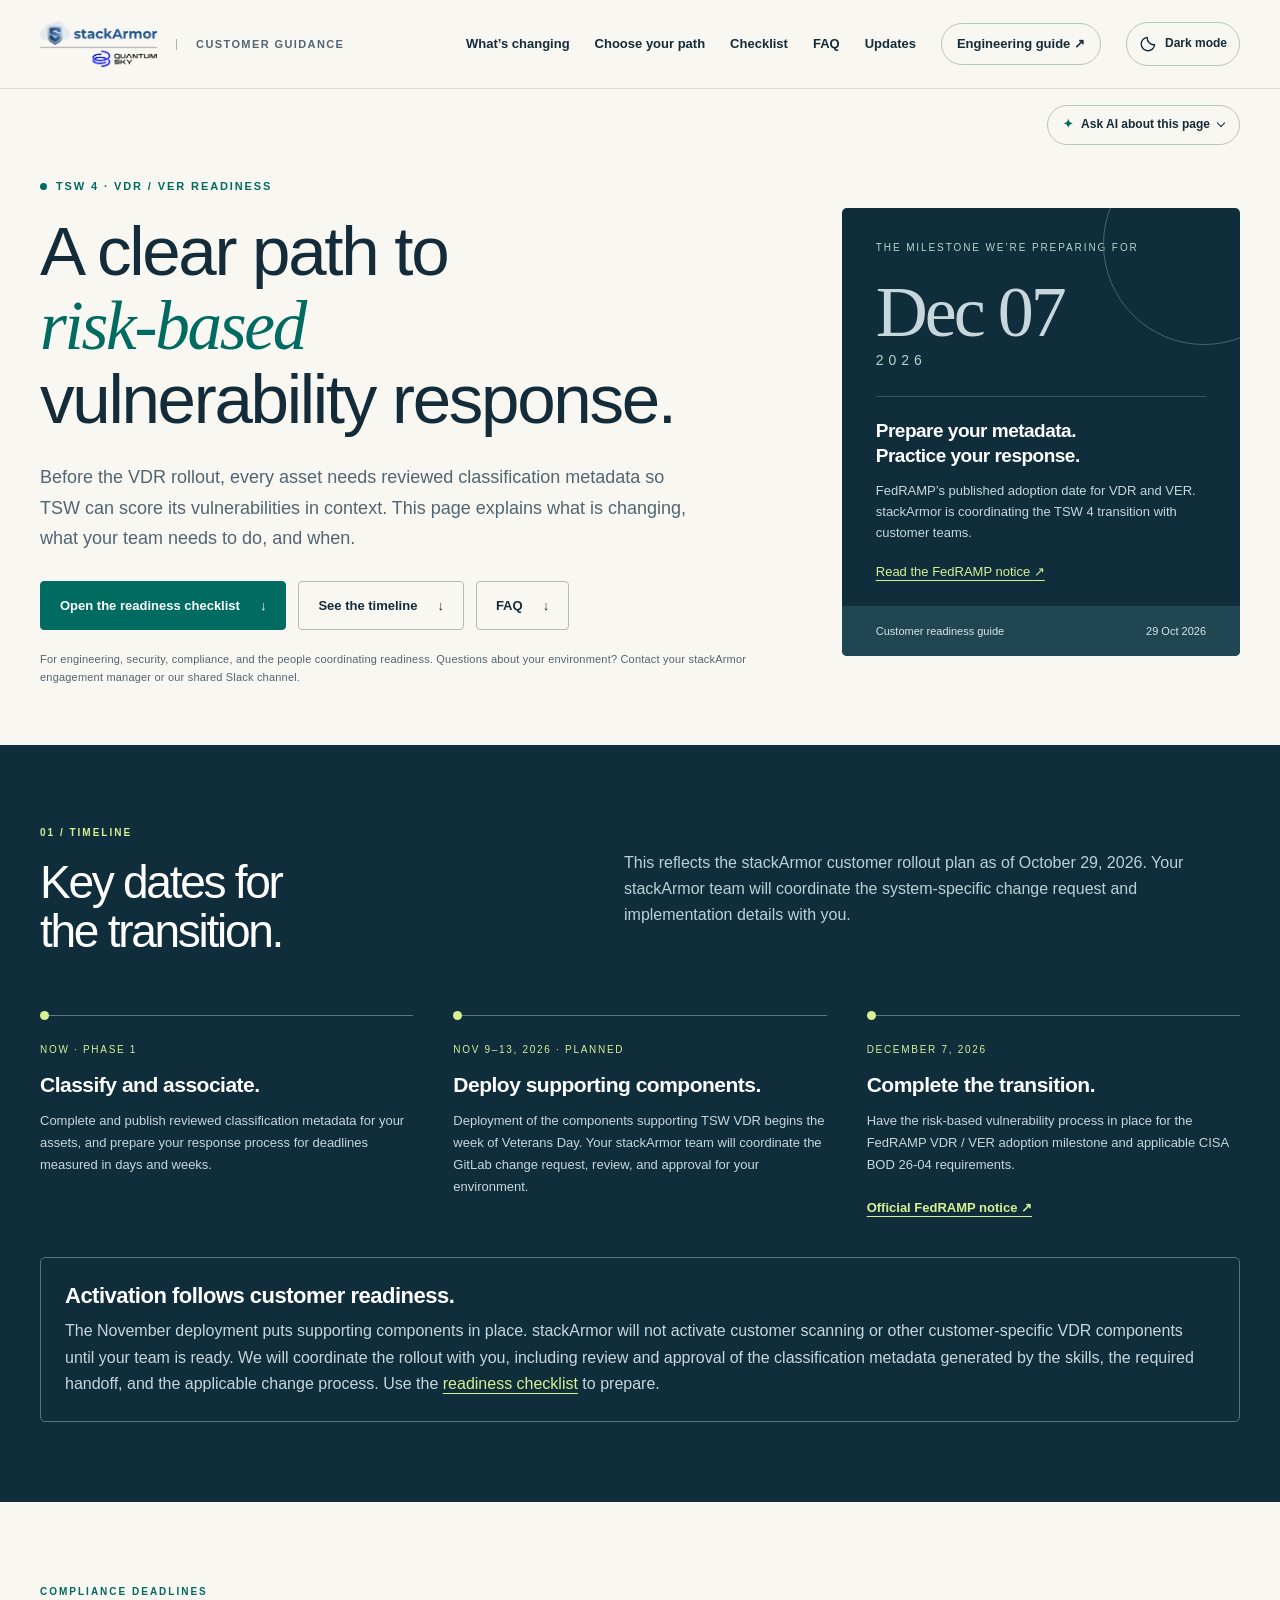
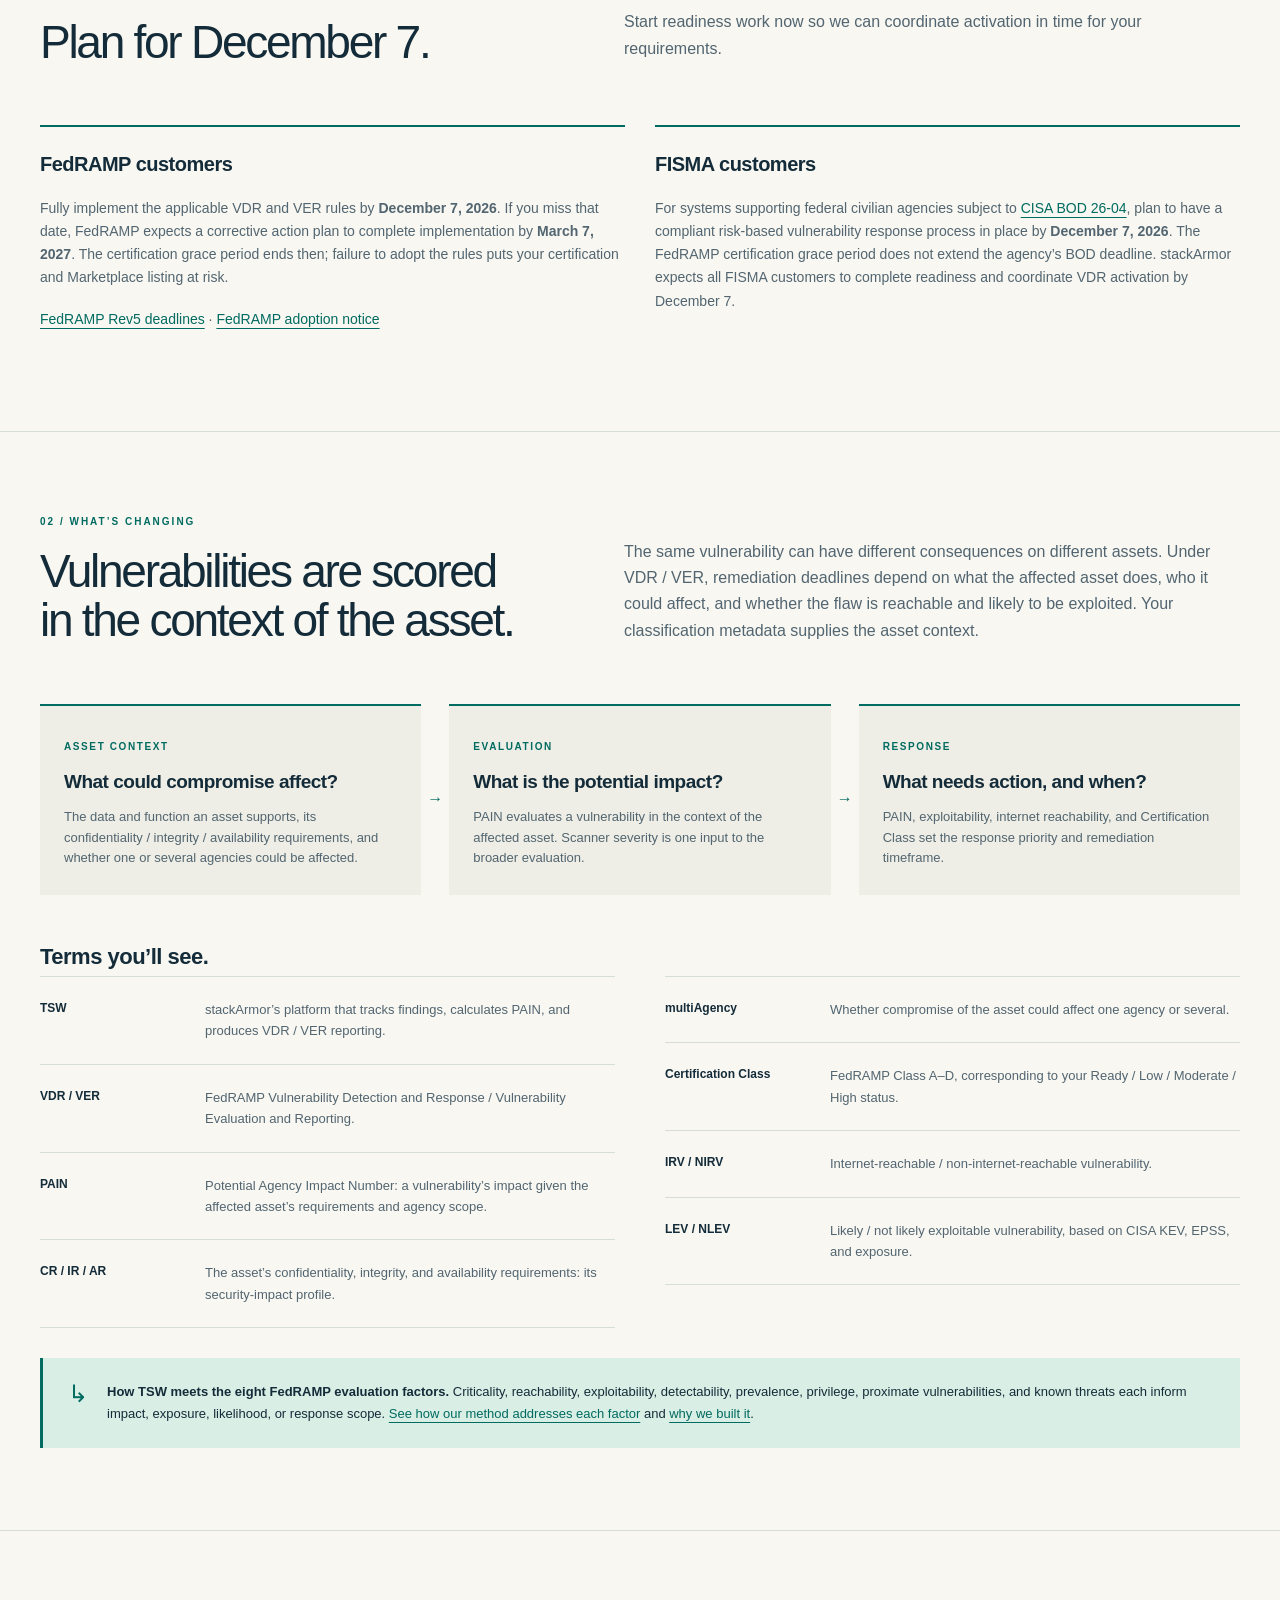
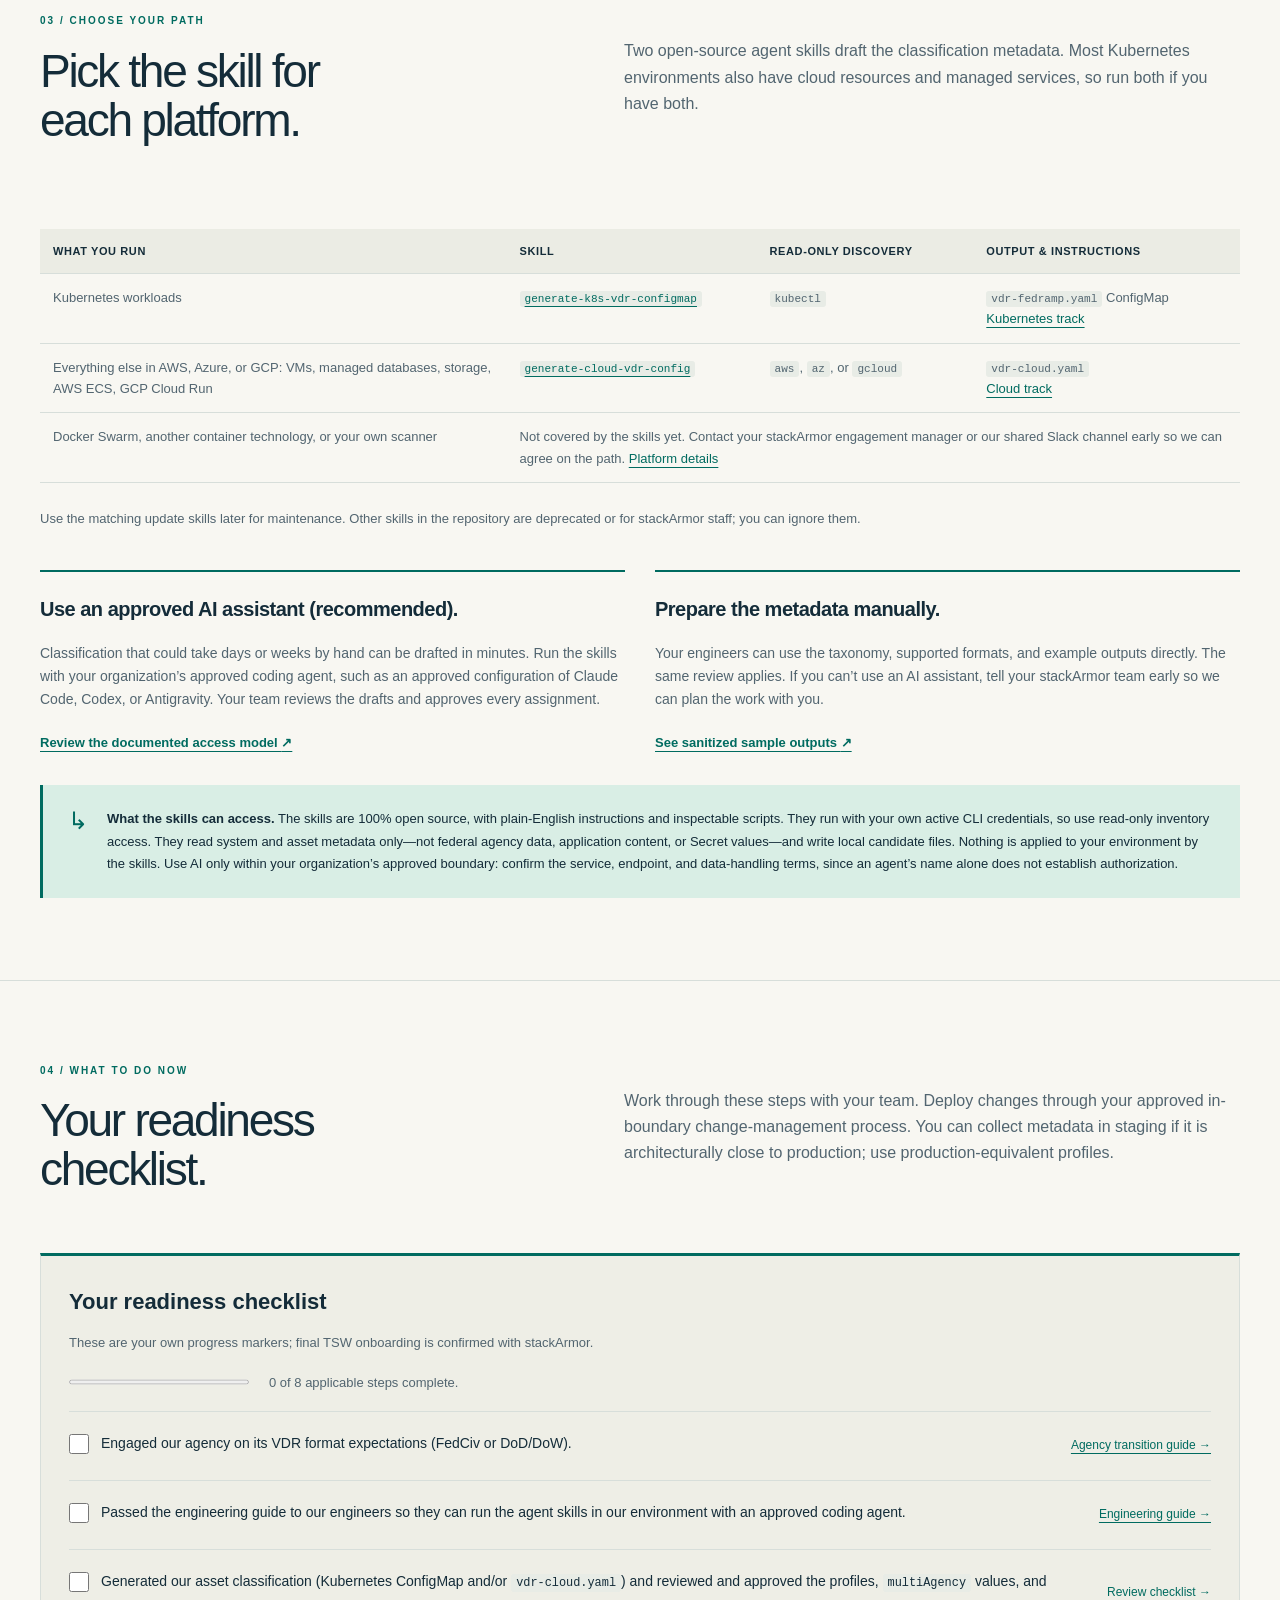
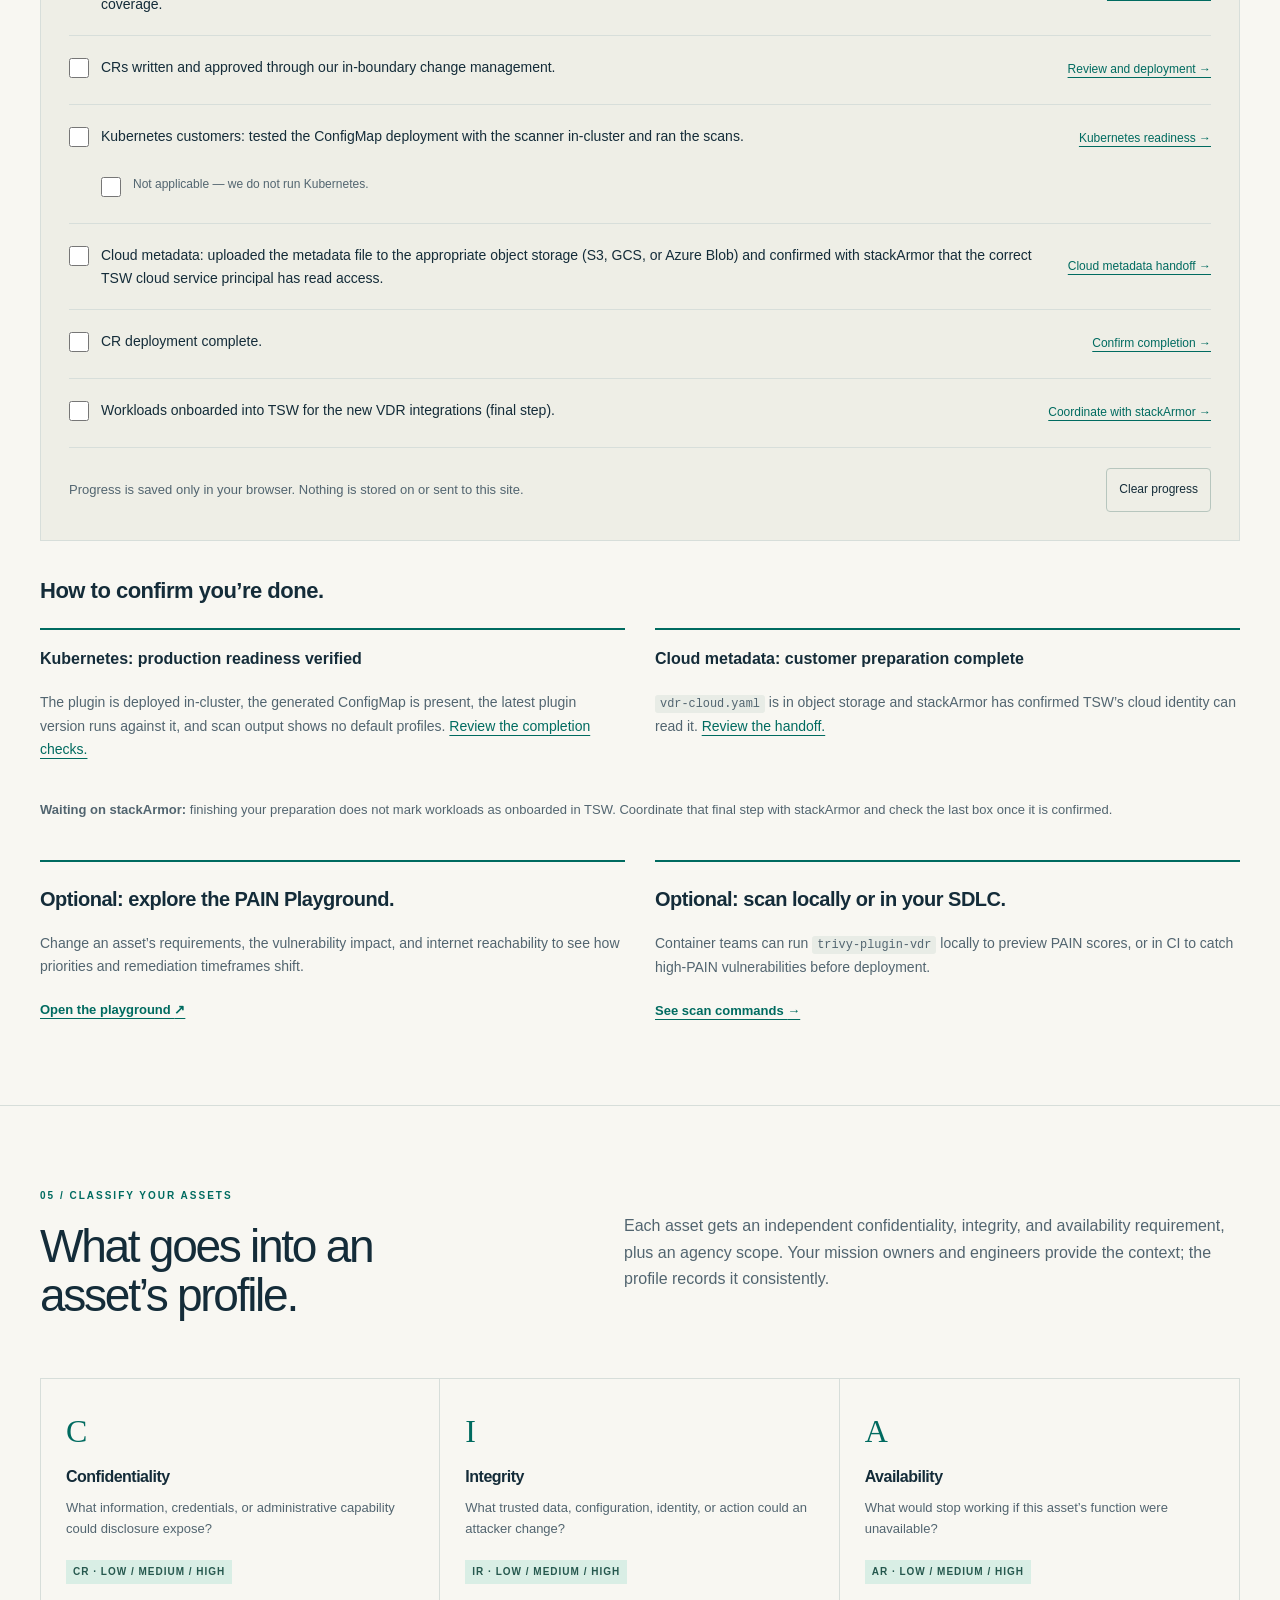
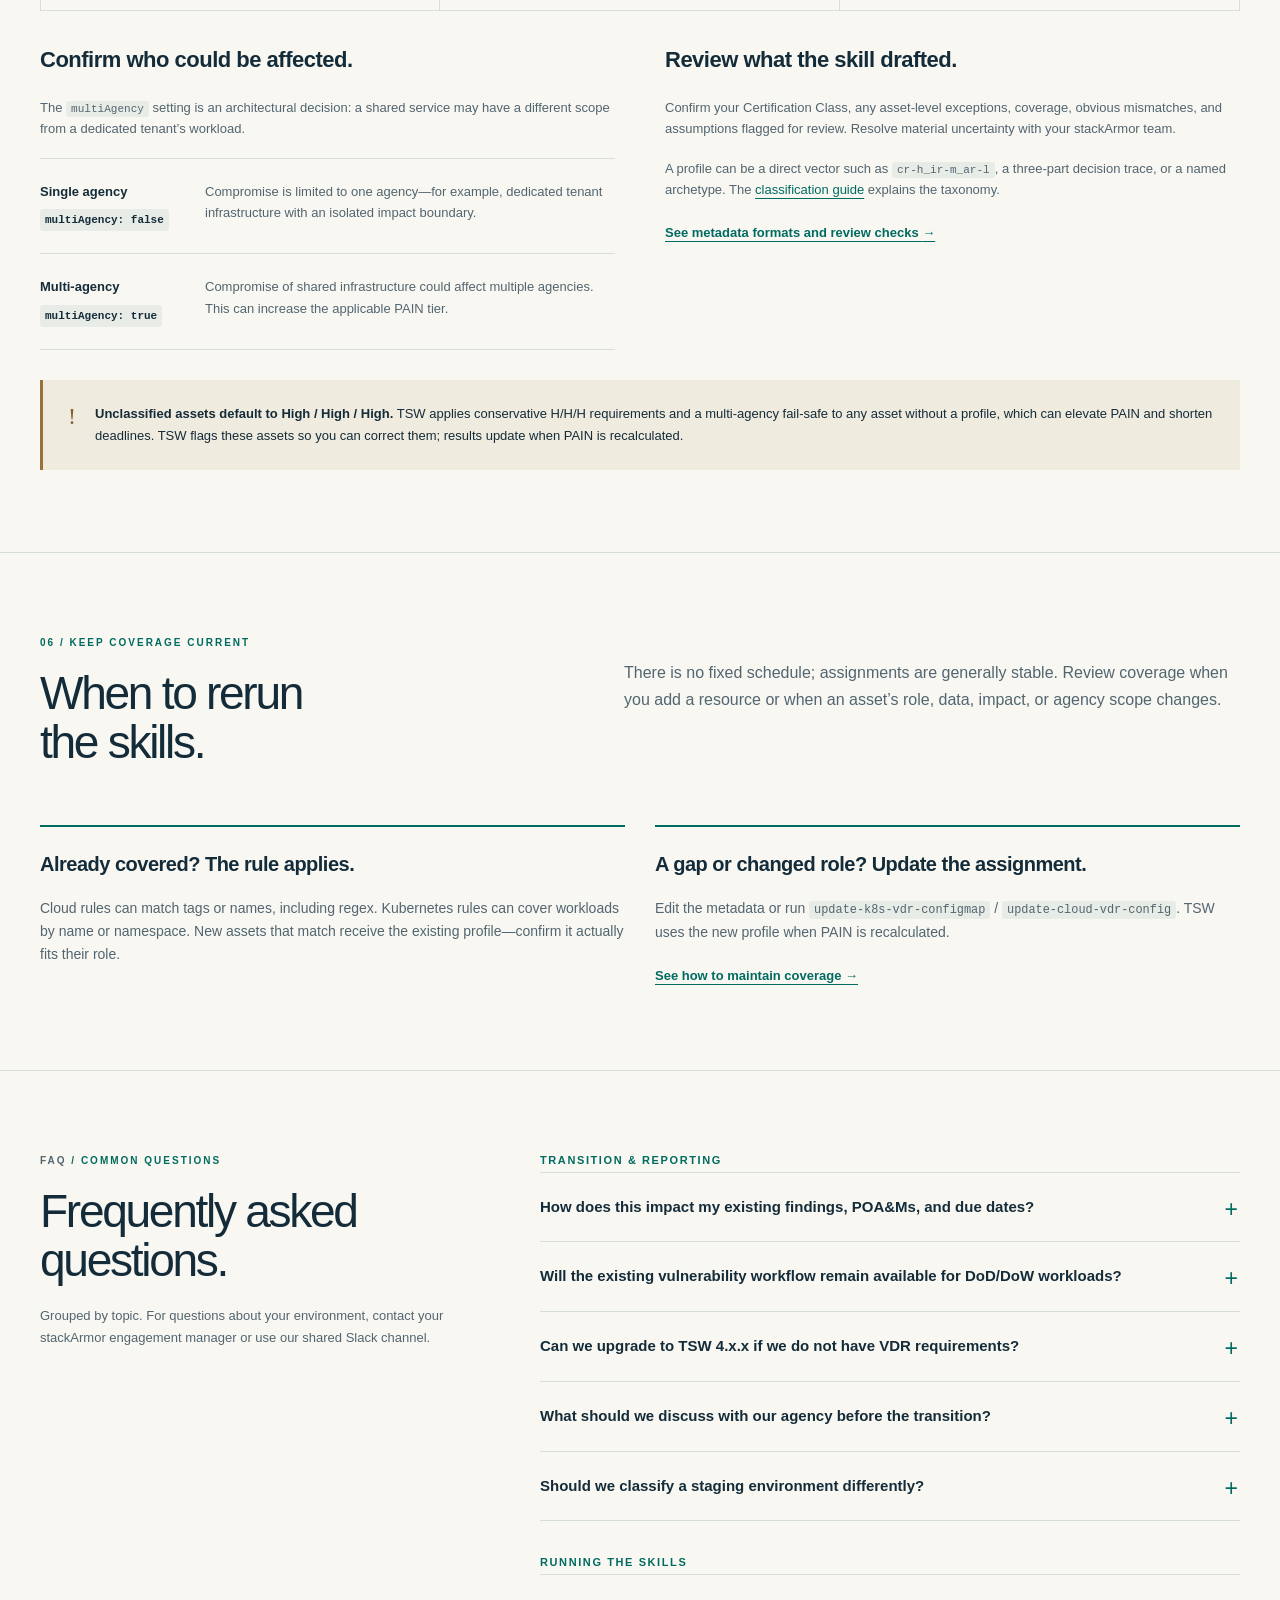
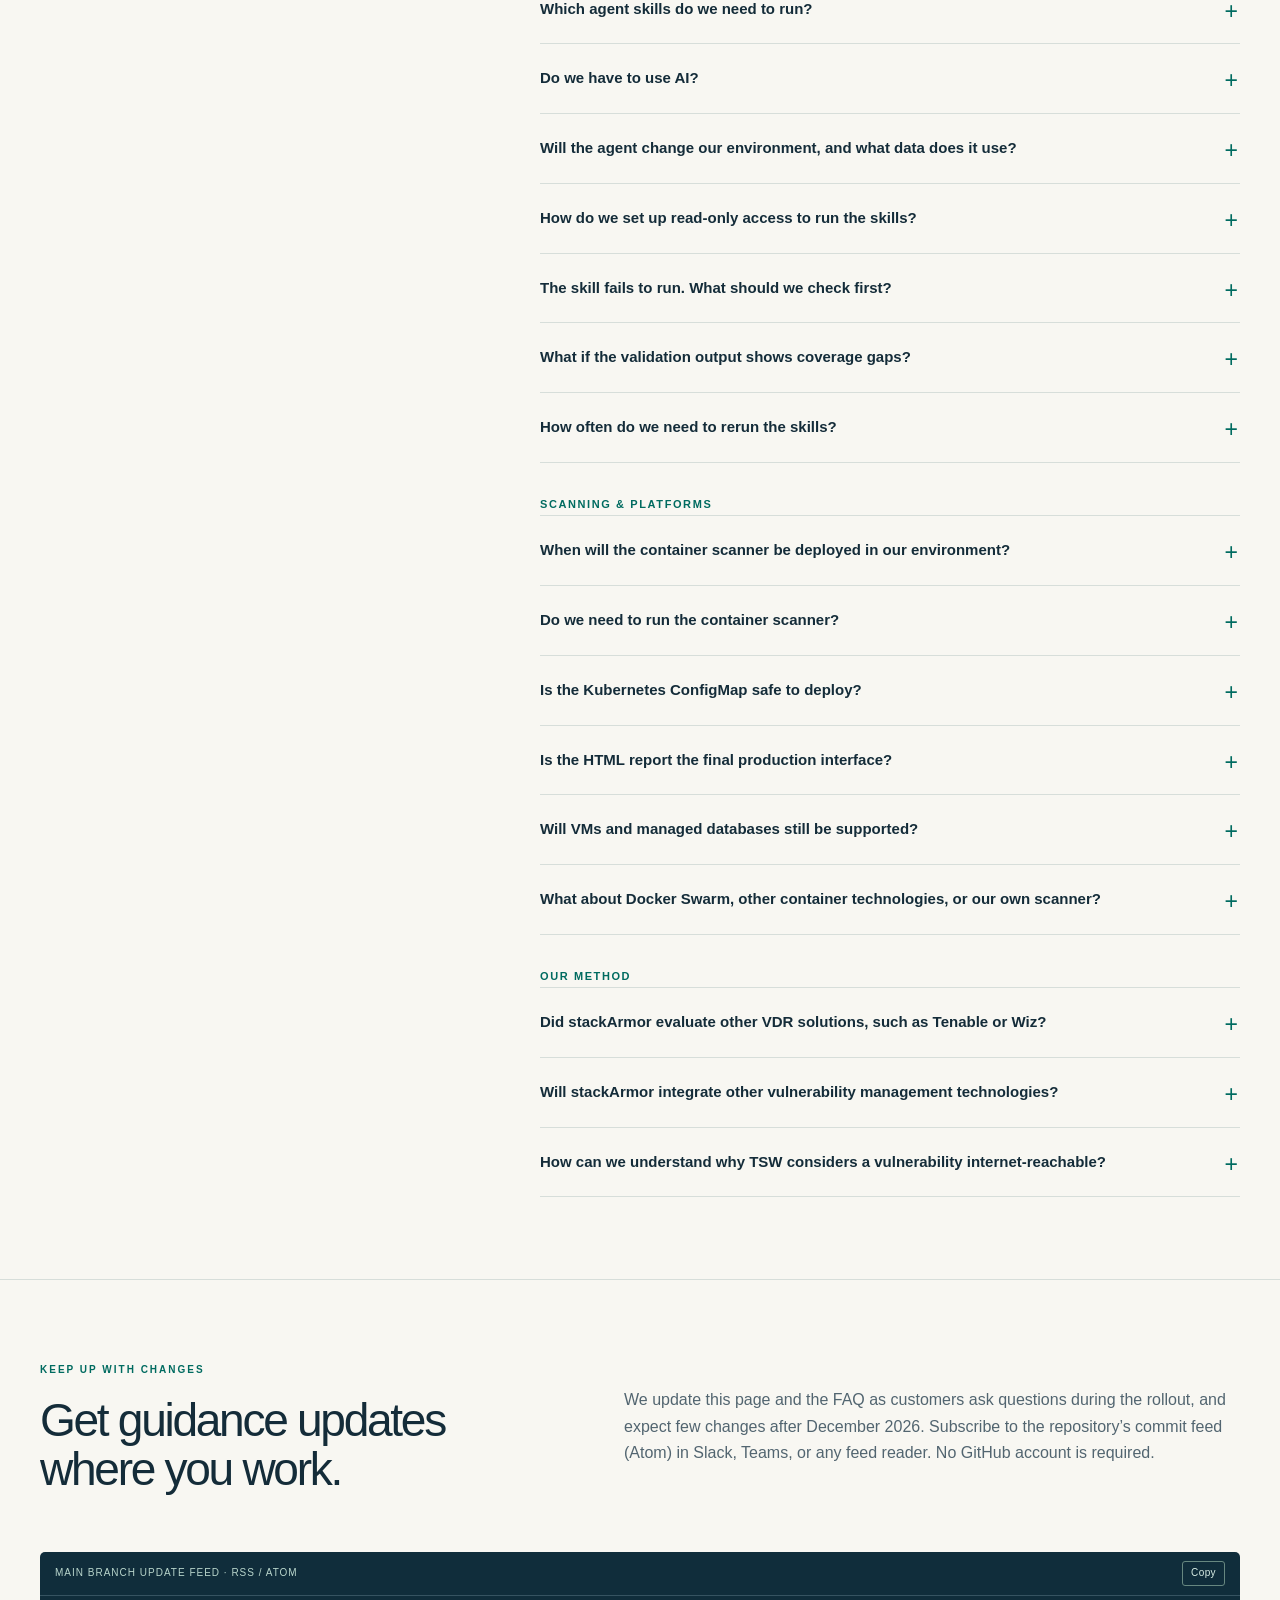
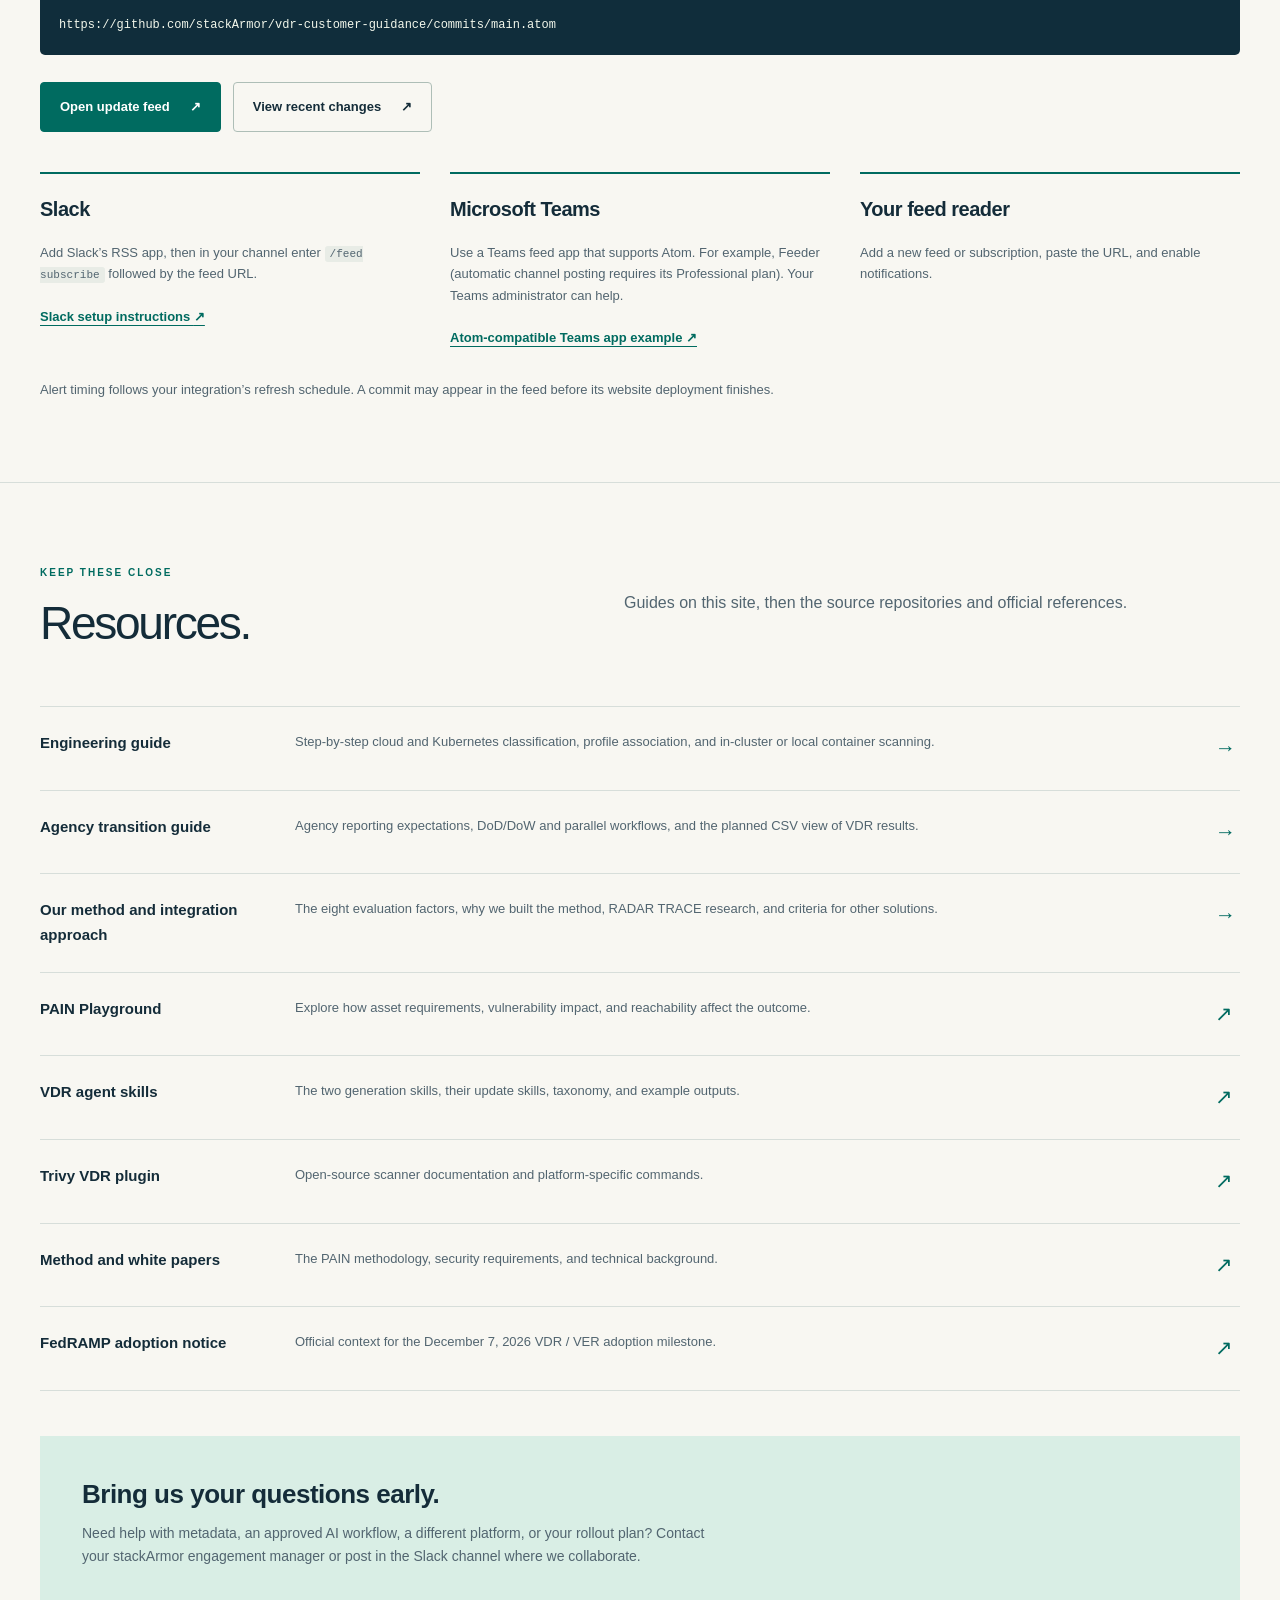
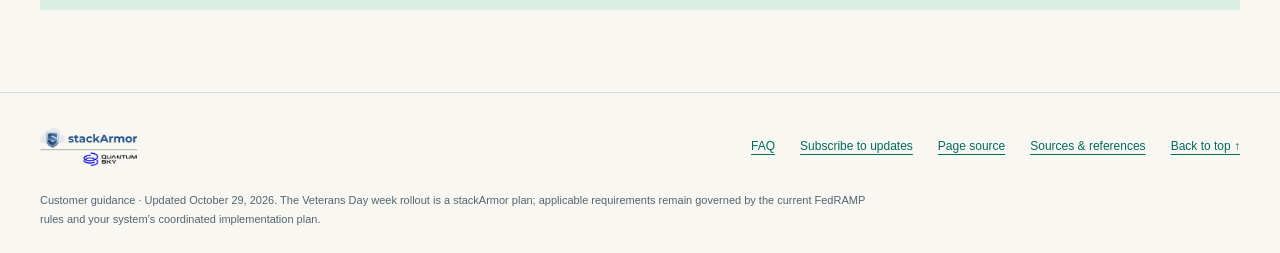
==== commit e9fd2ce6: "Add FAQ for customers without VDR requirements" ====
--- a/index.html
+++ b/index.html
@@ -233,6 +233,7 @@
             </ul>
           </details>
           <details id="dod-transition-faq"><summary>Will the existing vulnerability workflow remain available for DoD/DoW workloads?</summary><p>Yes. If a system supports both DoD/DoW and FedRAMP workloads, you may need to run both the sponsor-required process and VDR / VER during the transition and possibly longer. Ask your sponsor whether it supports VDR-based evaluation or reporting and which existing requirements continue. <a href="agency-transition.html#dod-workloads">Read the DoD/DoW guidance.</a></p></details>
+          <details id="no-vdr-requirements-faq"><summary>Can we upgrade to TSW 4.x.x if we do not have VDR requirements?</summary><p>Yes. TSW 4.x.x will continue to work exactly as it does today for customers without VDR requirements. Your team will continue using GitLab to track findings and will generate the same reports. Nothing changes in your existing vulnerability-management workflow.</p></details>
           <details><summary>What should we discuss with our agency before the transition?</summary><p>Ask how they are preparing for December 7, 2026, which reports they expect, and how they want changes in identifiers, impact ratings, and remediation dates explained. The planned CSV export does not mean a separate traditional POA&amp;M process for FedCiv agencies. <a href="agency-transition.html">Use the agency coordination guide.</a></p></details>
           <details><summary>Should we classify a staging environment differently?</summary><p>No. Make staging representative of production and use the same classification. TSW separates non-production accounts from production; their vulnerabilities show full PAIN scores but are excluded from FedRAMP requirement tracking, reports, and incident automation.</p></details>
 
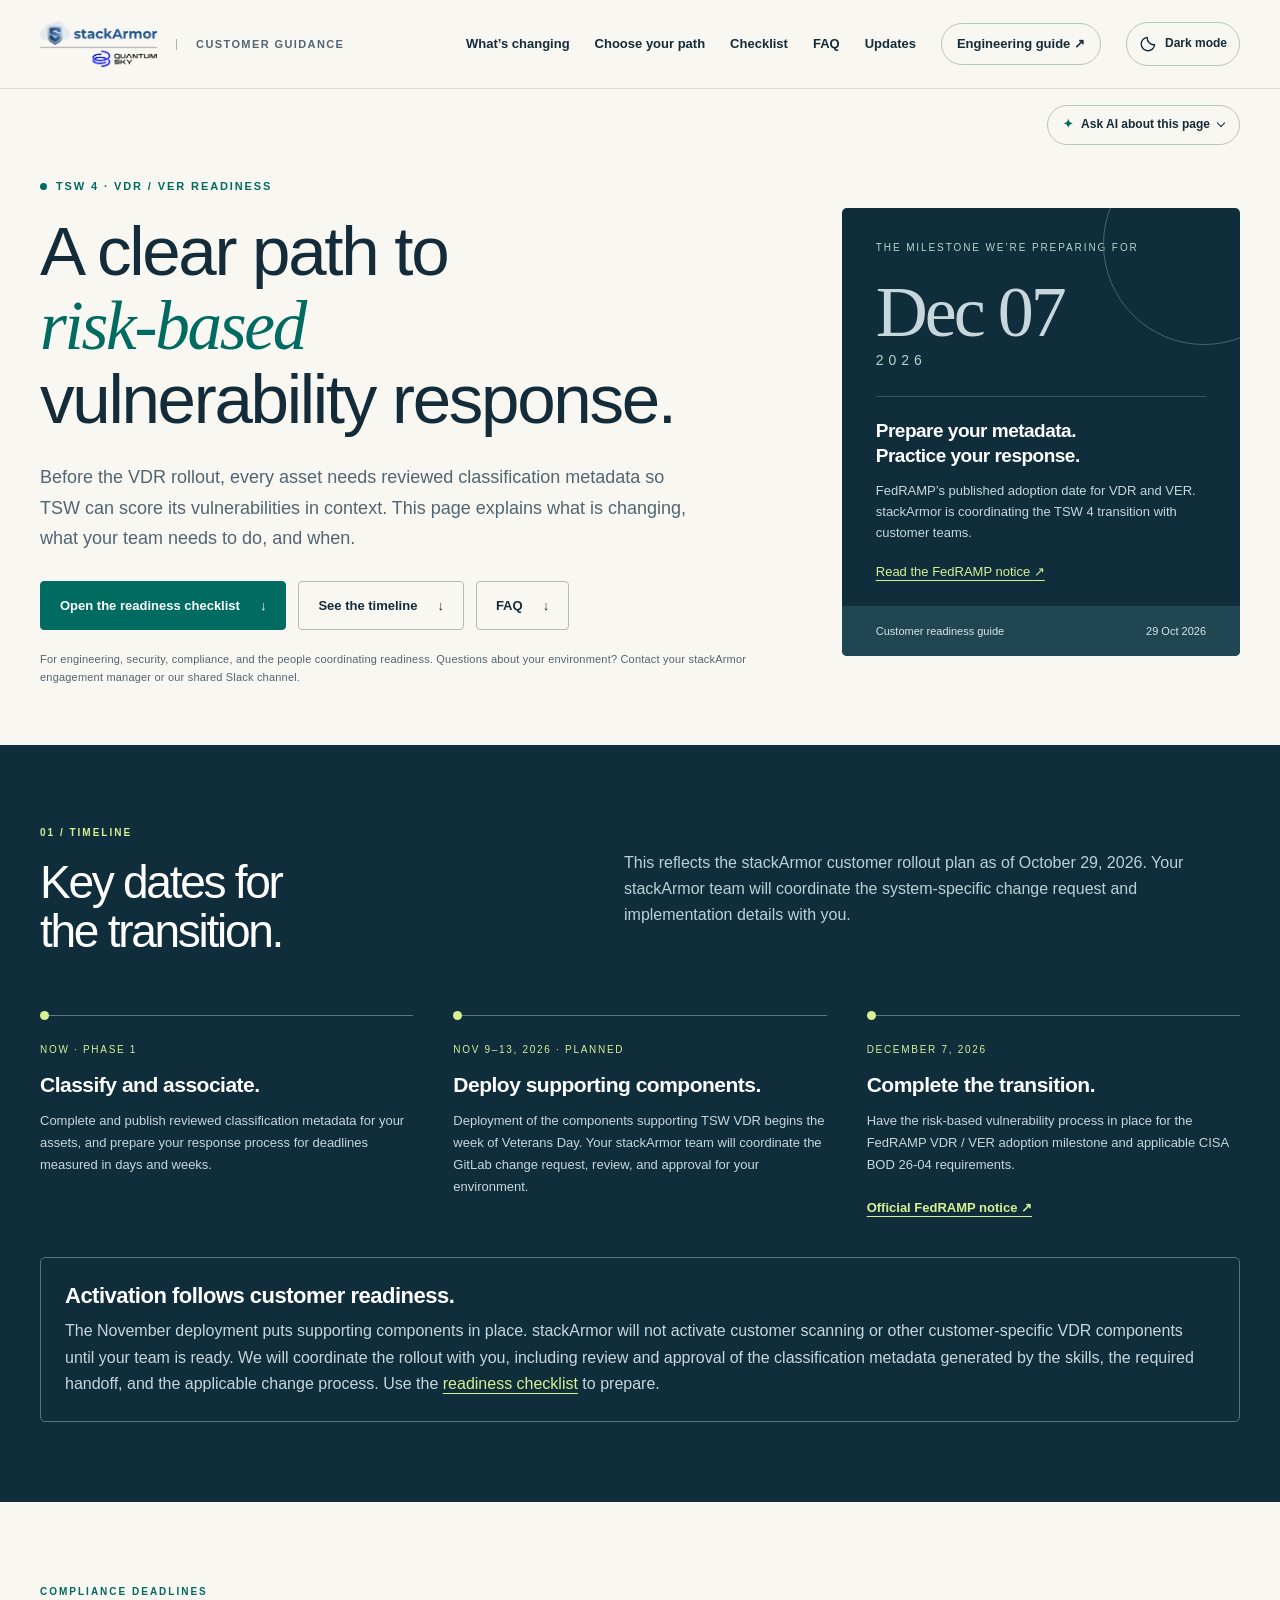
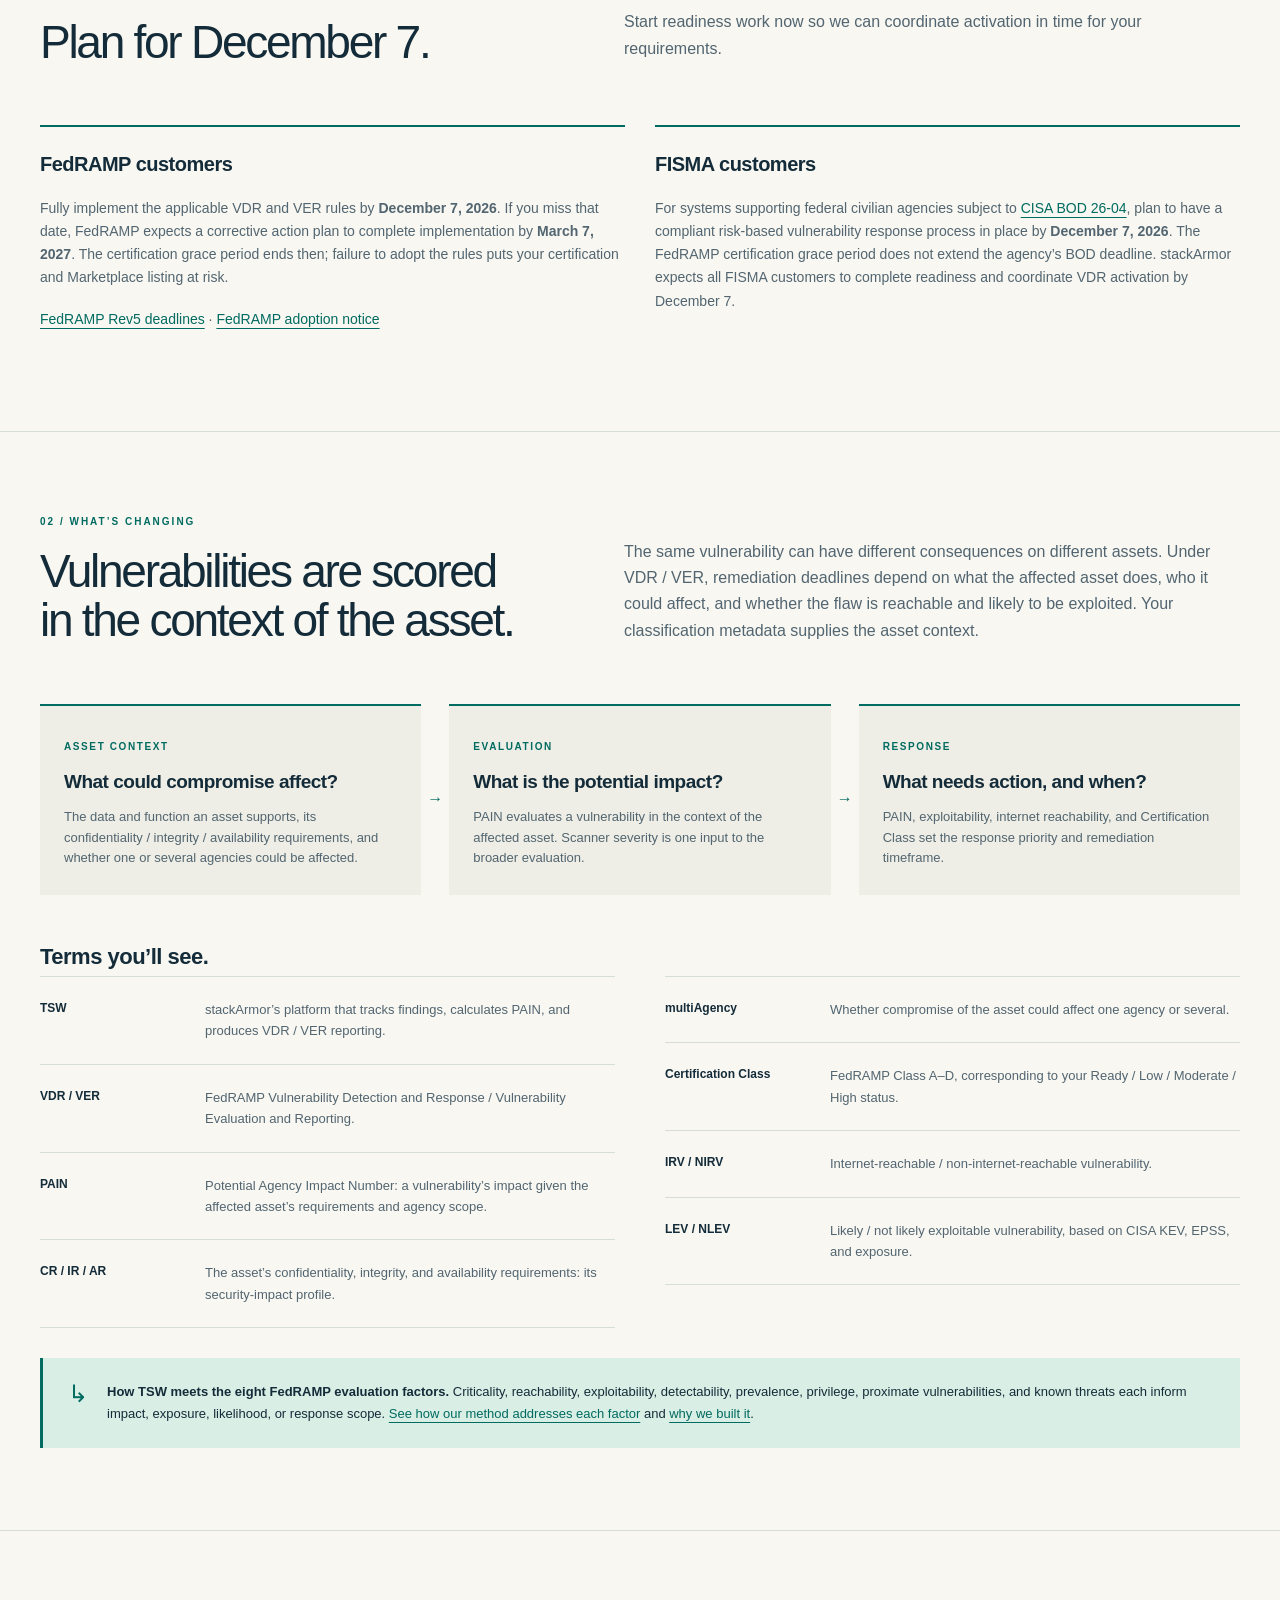
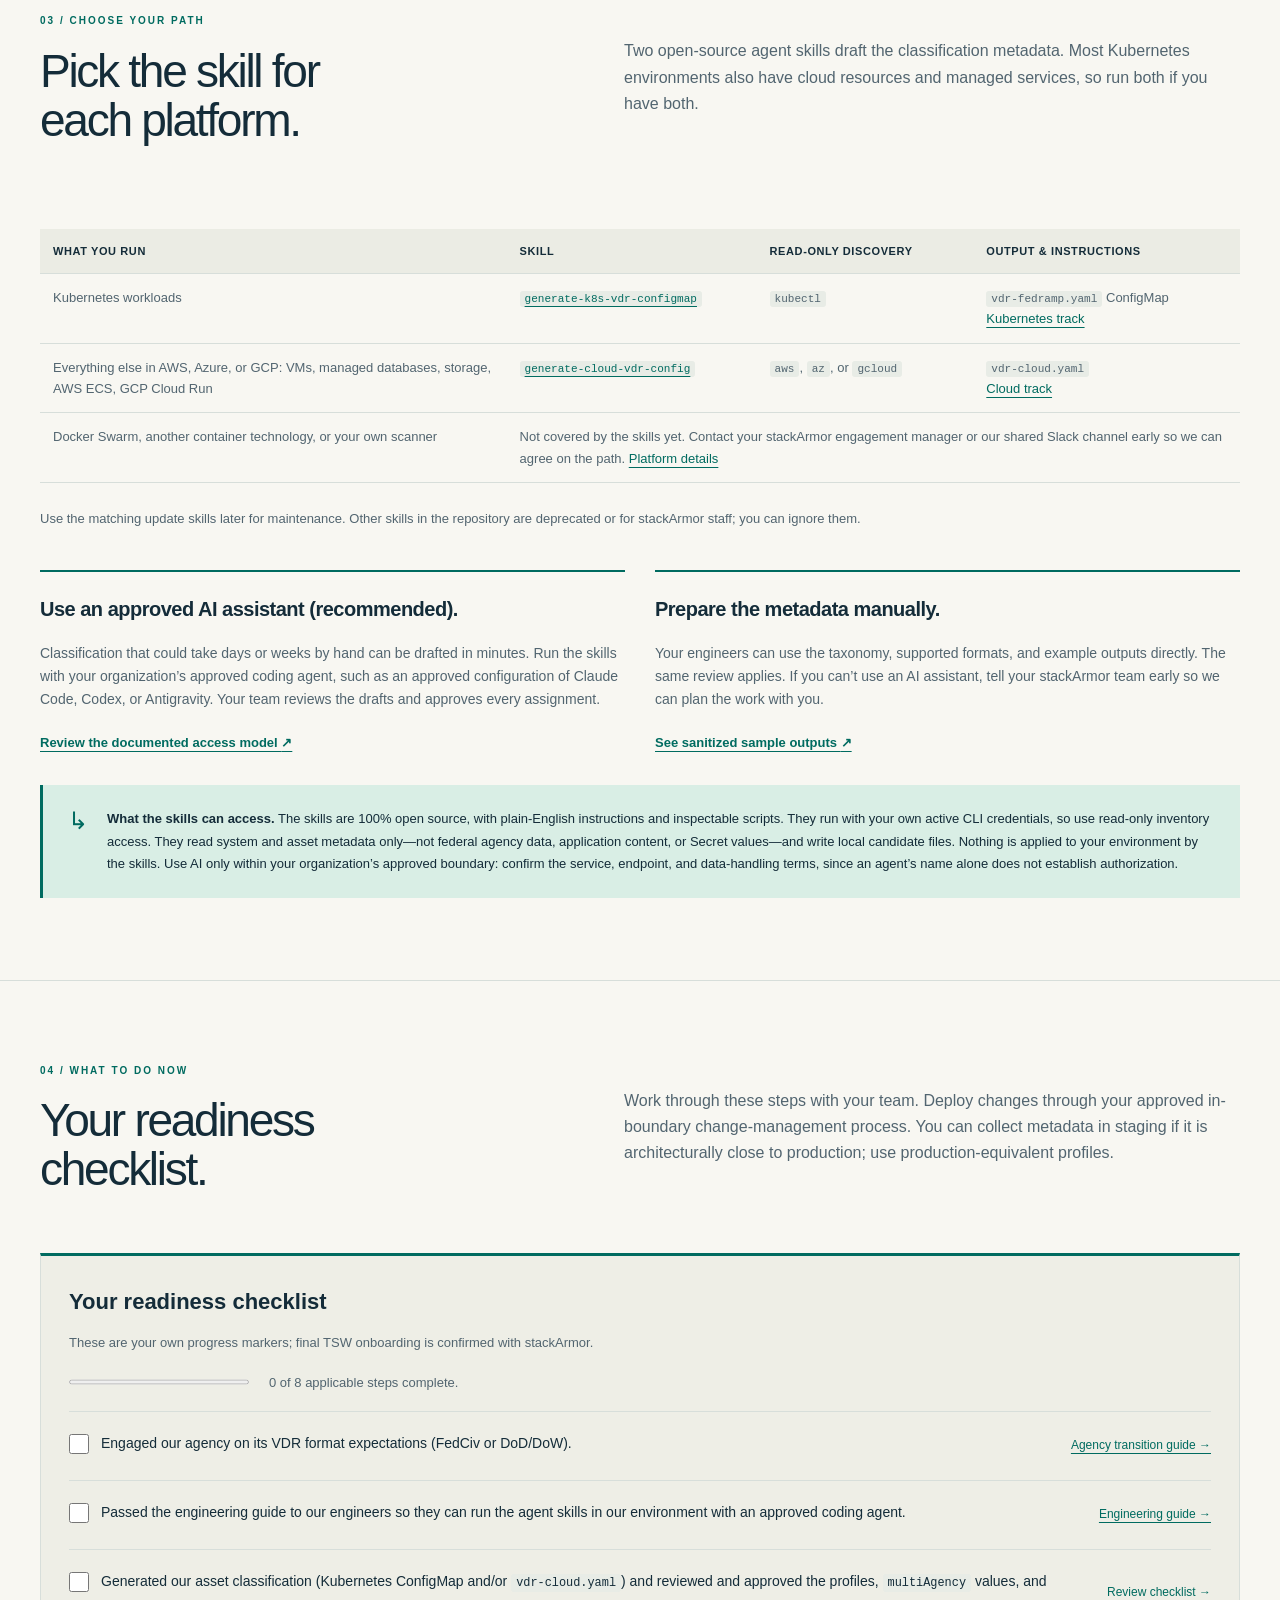
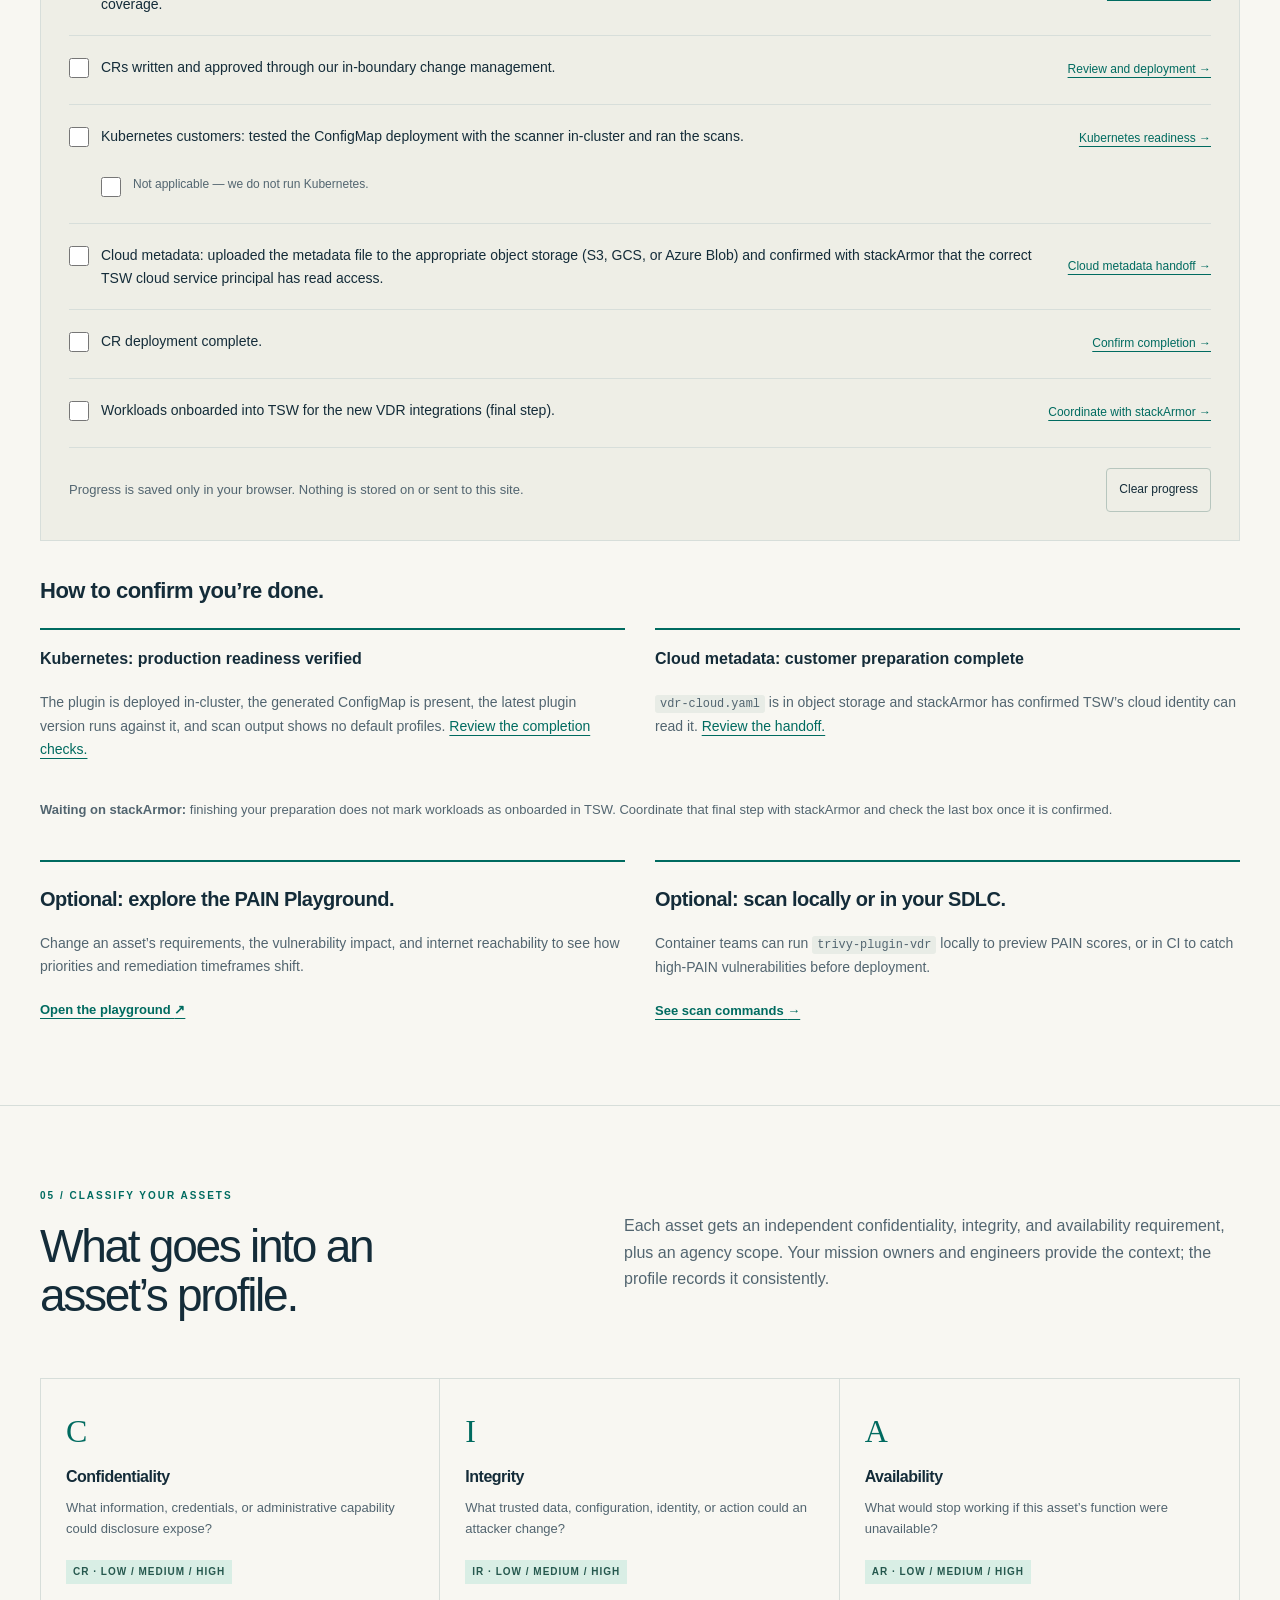
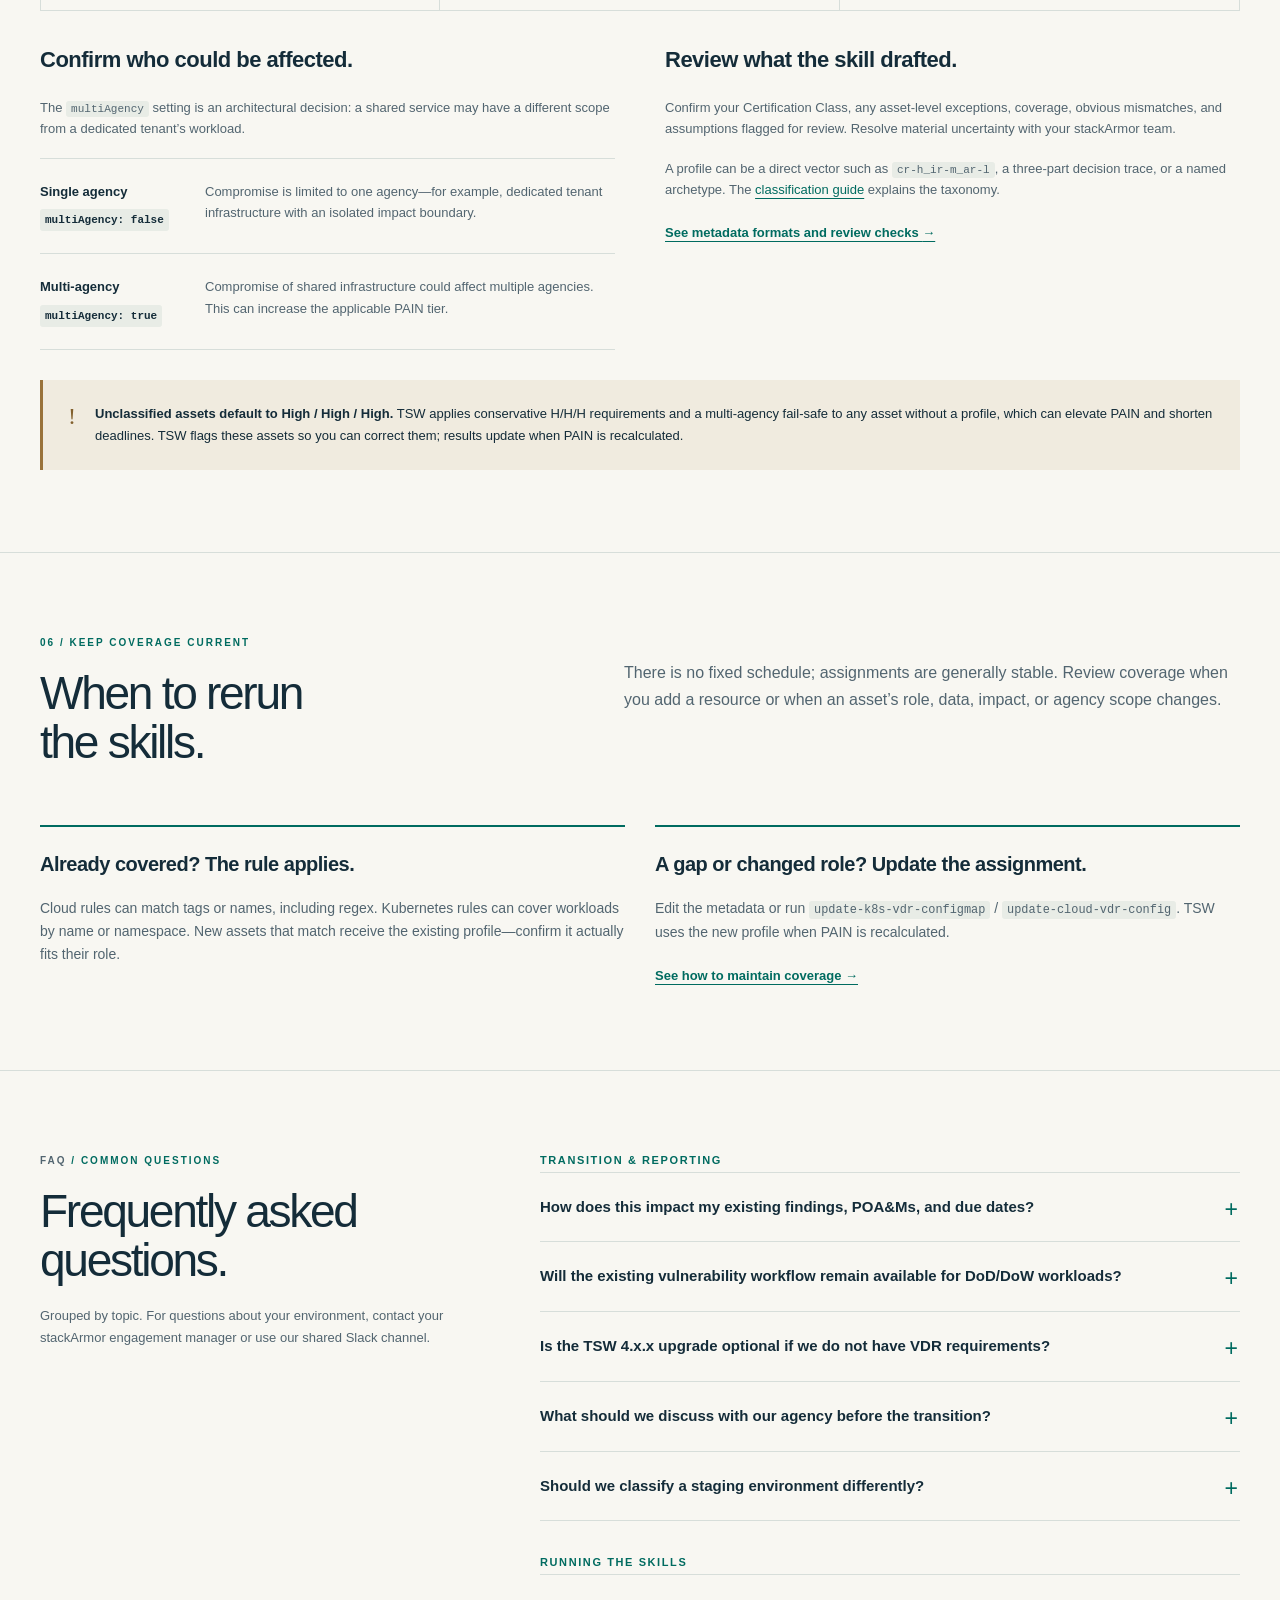
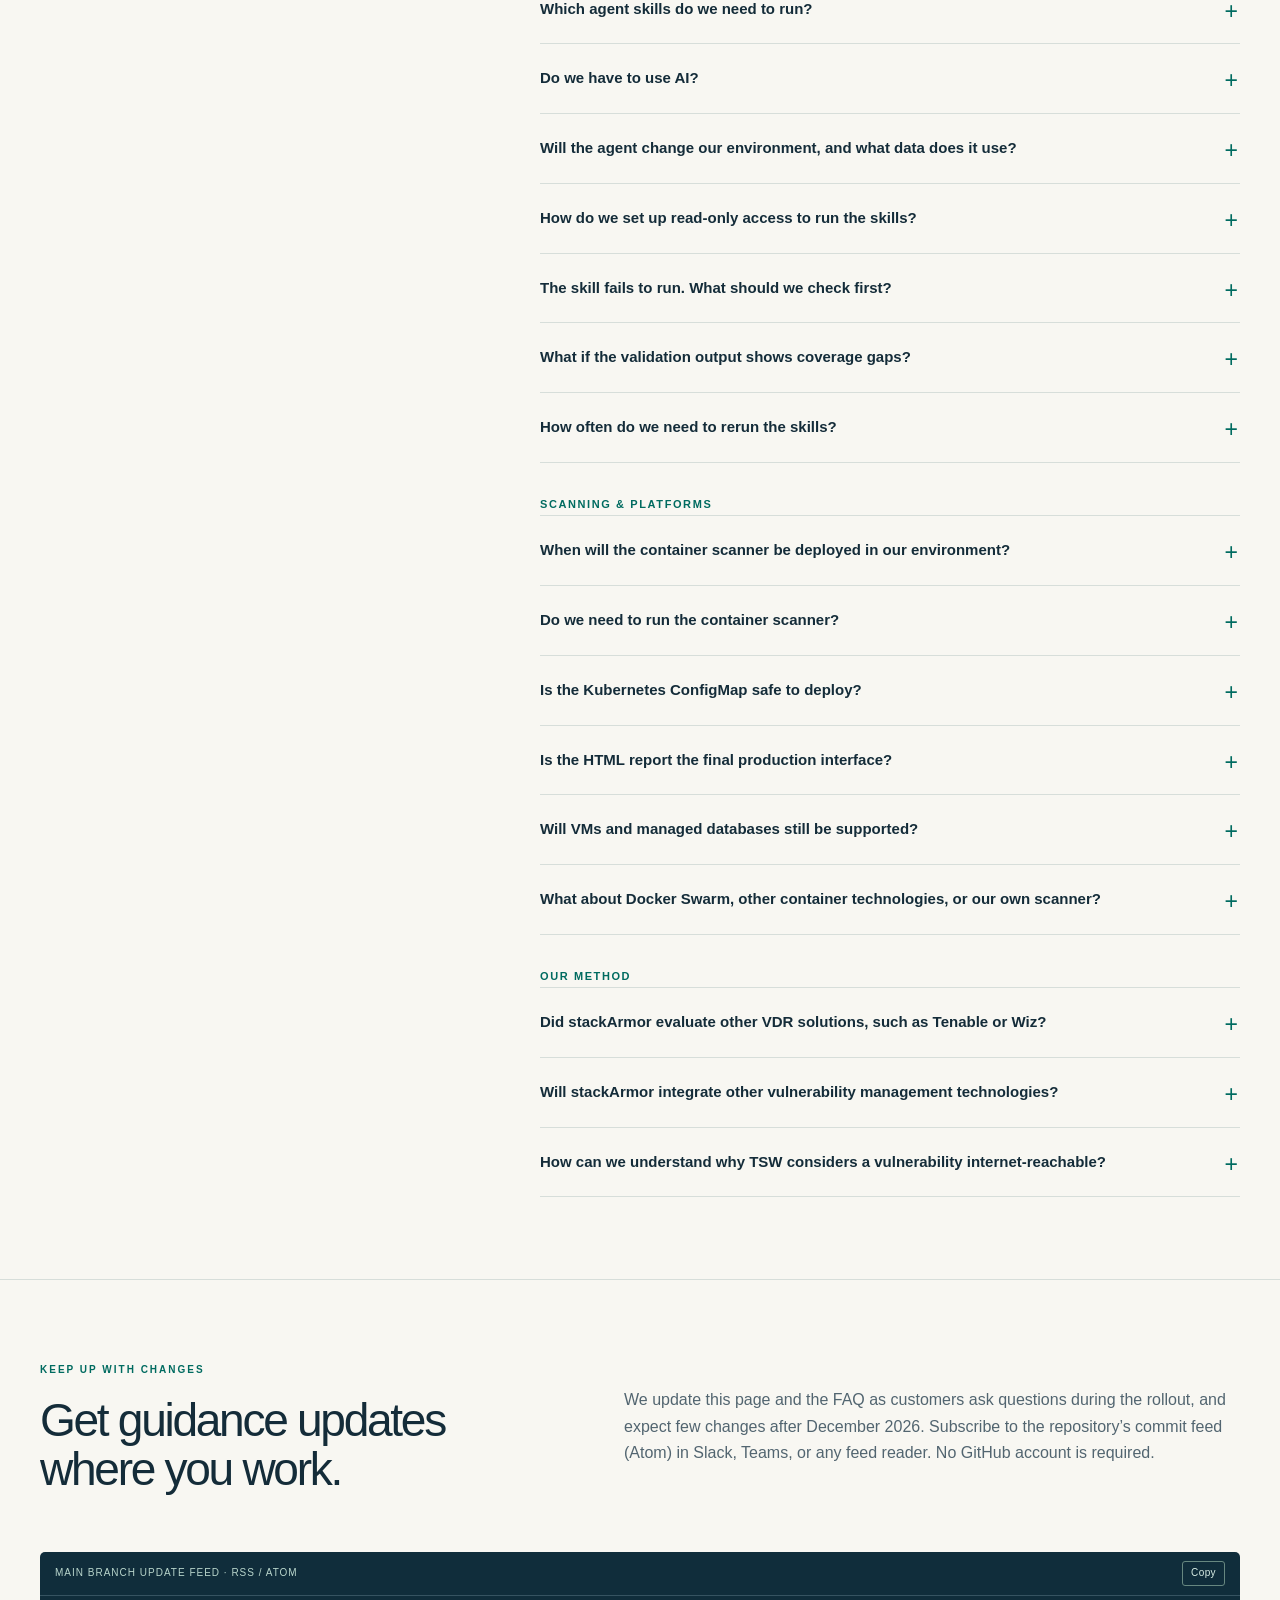
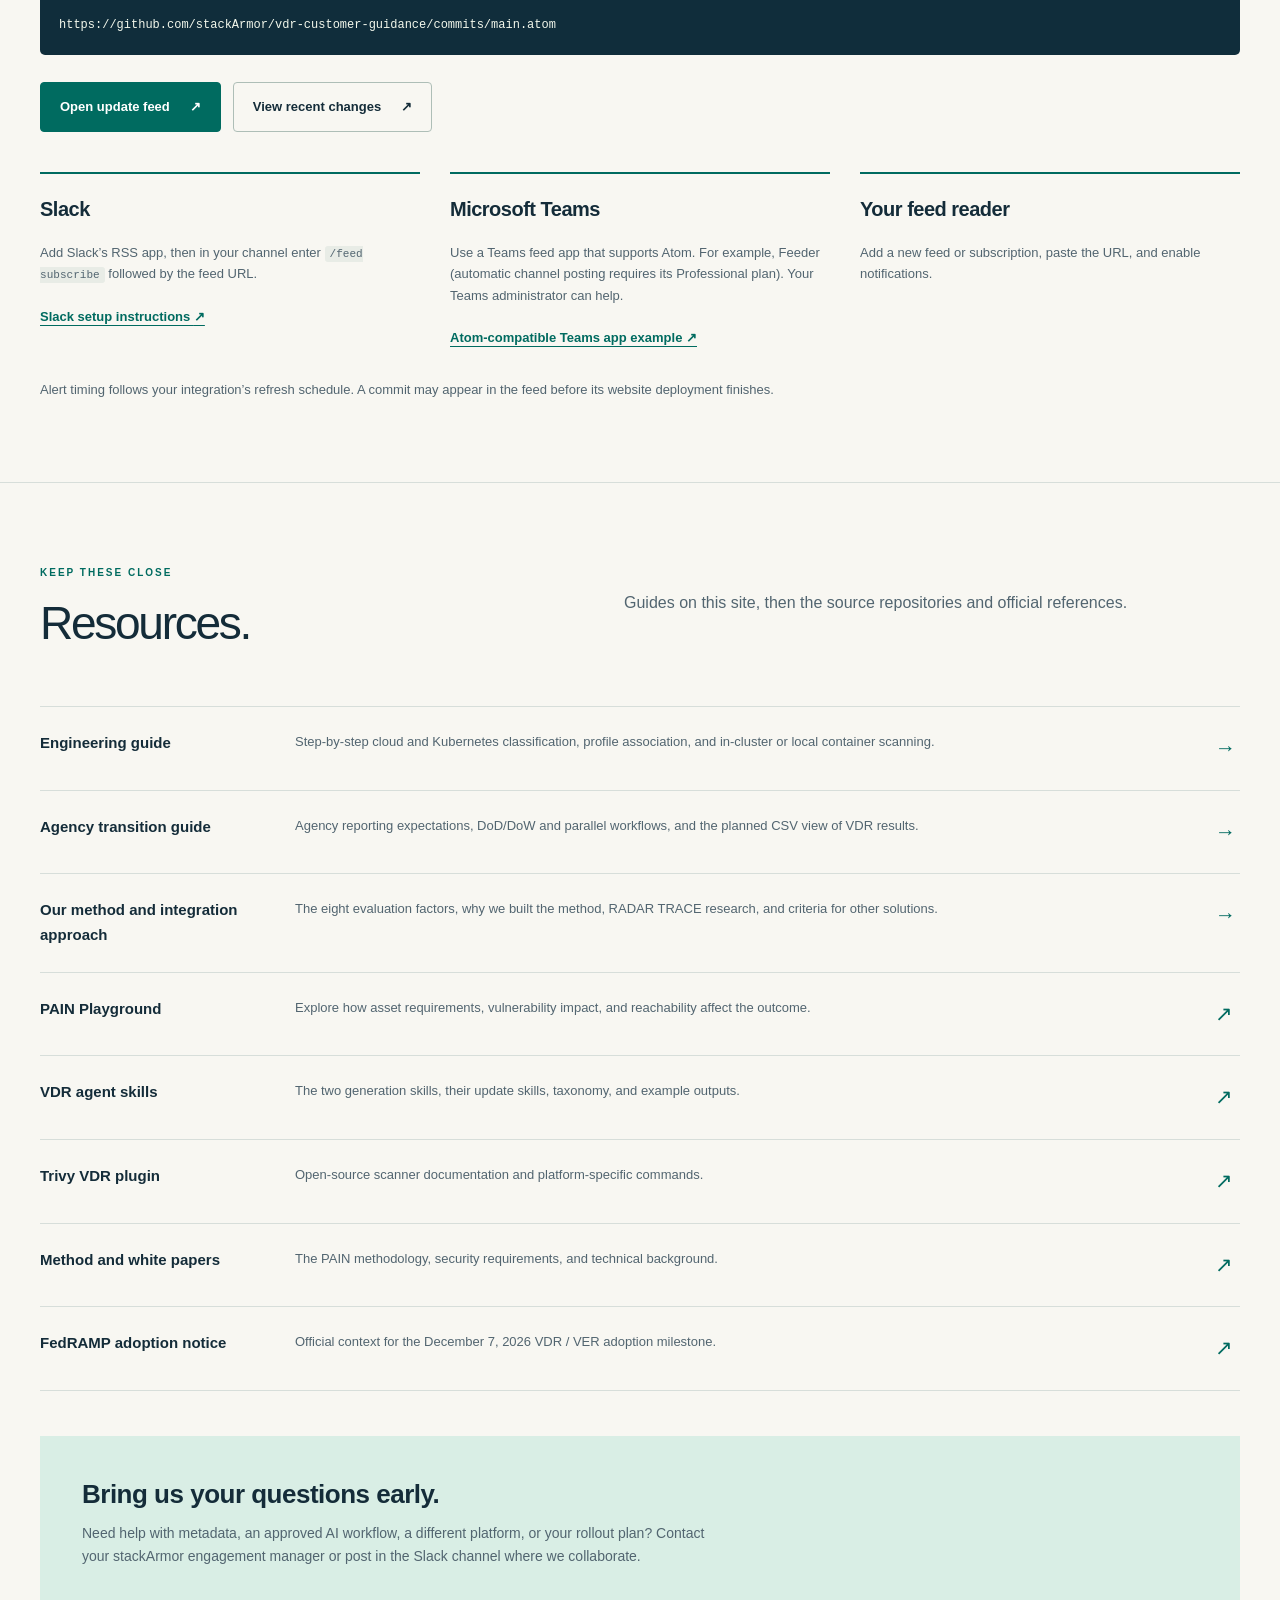
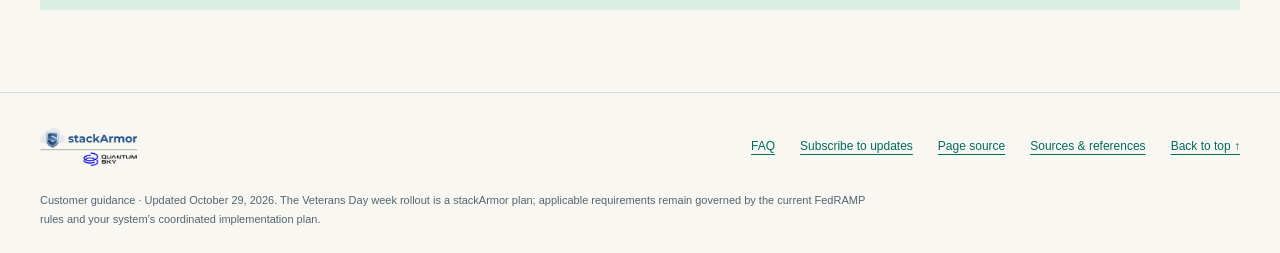
==== commit c097ce30: "Clarify that TSW 4 upgrade is mandatory" ====
--- a/index.html
+++ b/index.html
@@ -233,7 +233,7 @@
             </ul>
           </details>
           <details id="dod-transition-faq"><summary>Will the existing vulnerability workflow remain available for DoD/DoW workloads?</summary><p>Yes. If a system supports both DoD/DoW and FedRAMP workloads, you may need to run both the sponsor-required process and VDR / VER during the transition and possibly longer. Ask your sponsor whether it supports VDR-based evaluation or reporting and which existing requirements continue. <a href="agency-transition.html#dod-workloads">Read the DoD/DoW guidance.</a></p></details>
-          <details id="no-vdr-requirements-faq"><summary>Can we upgrade to TSW 4.x.x if we do not have VDR requirements?</summary><p>Yes. TSW 4.x.x will continue to work exactly as it does today for customers without VDR requirements. Your team will continue using GitLab to track findings and will generate the same reports. Nothing changes in your existing vulnerability-management workflow.</p></details>
+          <details id="no-vdr-requirements-faq"><summary>Is the TSW 4.x.x upgrade optional if we do not have VDR requirements?</summary><p>No. The upgrade to TSW 4.x.x is mandatory. It will not break legacy use cases: customers without VDR requirements will continue using GitLab to track findings and will generate the same reports. Nothing changes in your existing vulnerability-management workflow.</p></details>
           <details><summary>What should we discuss with our agency before the transition?</summary><p>Ask how they are preparing for December 7, 2026, which reports they expect, and how they want changes in identifiers, impact ratings, and remediation dates explained. The planned CSV export does not mean a separate traditional POA&amp;M process for FedCiv agencies. <a href="agency-transition.html">Use the agency coordination guide.</a></p></details>
           <details><summary>Should we classify a staging environment differently?</summary><p>No. Make staging representative of production and use the same classification. TSW separates non-production accounts from production; their vulnerabilities show full PAIN scores but are excluded from FedRAMP requirement tracking, reports, and incident automation.</p></details>
 
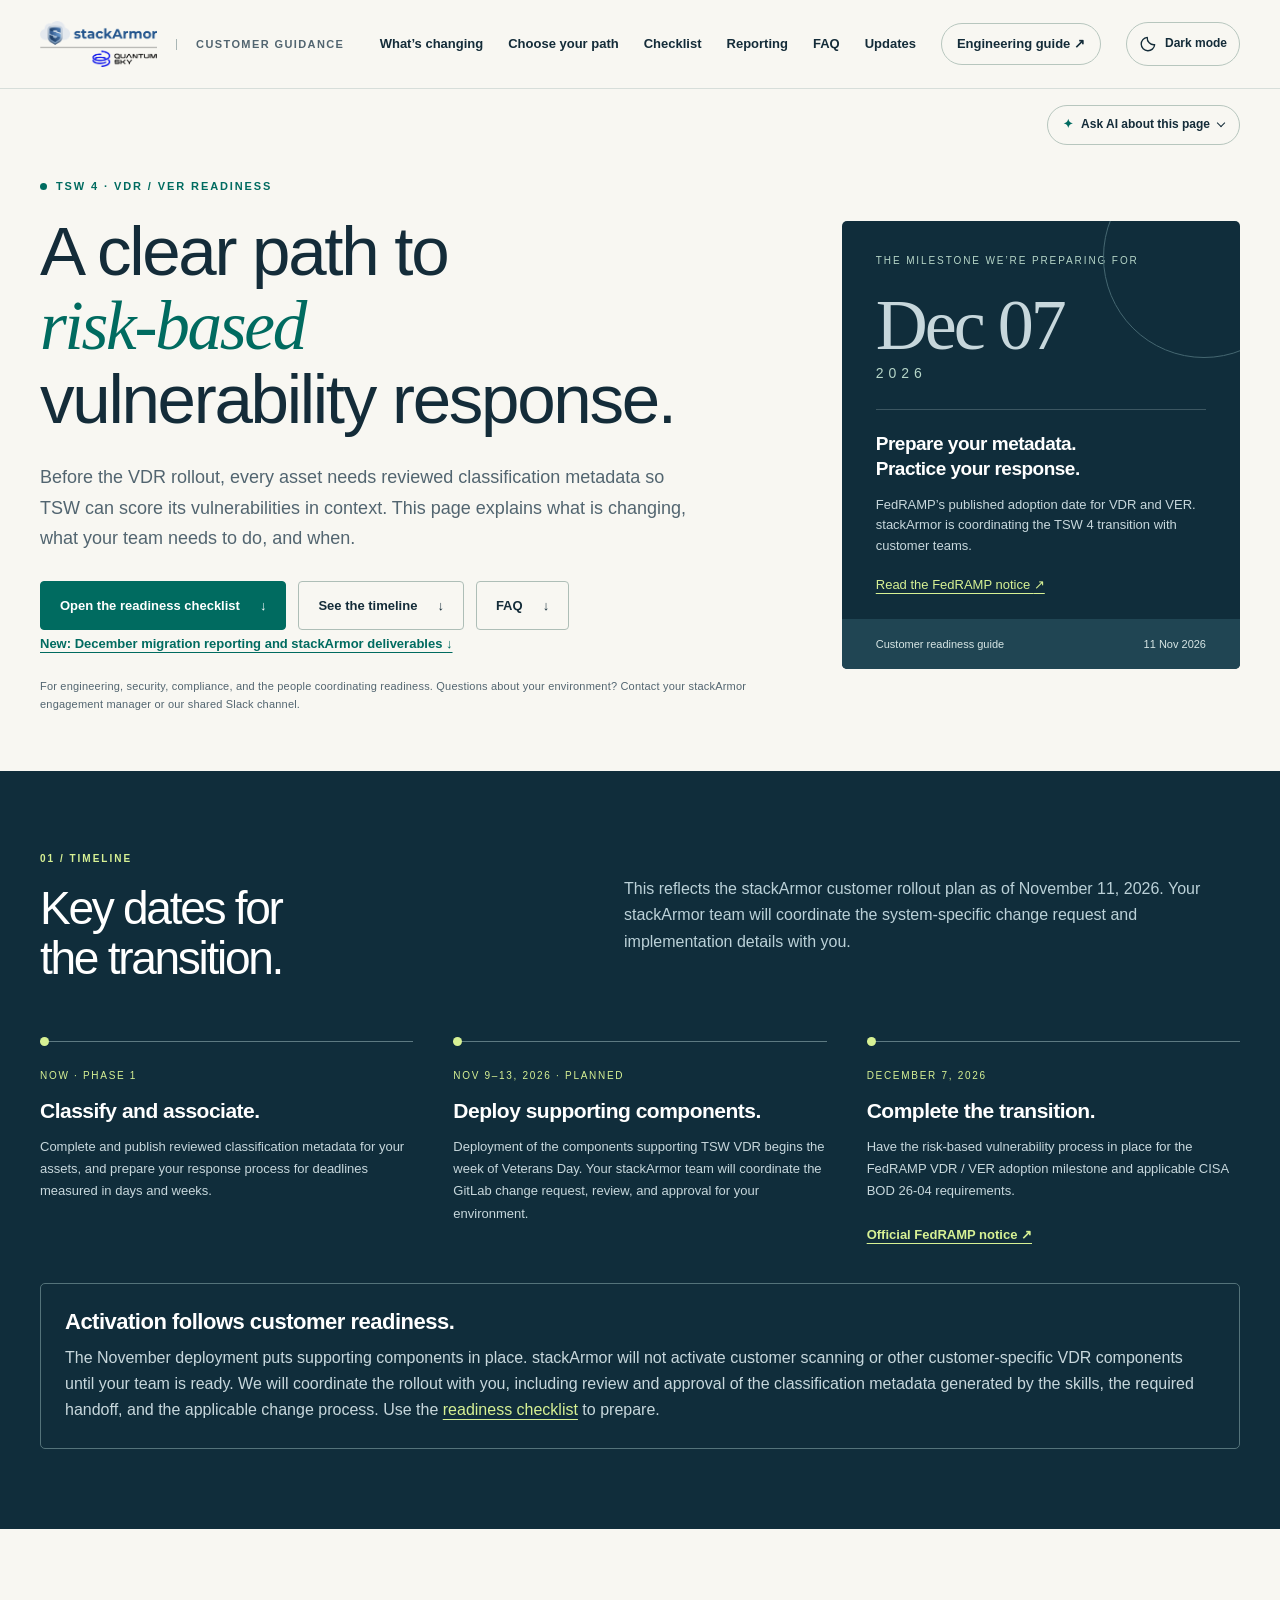
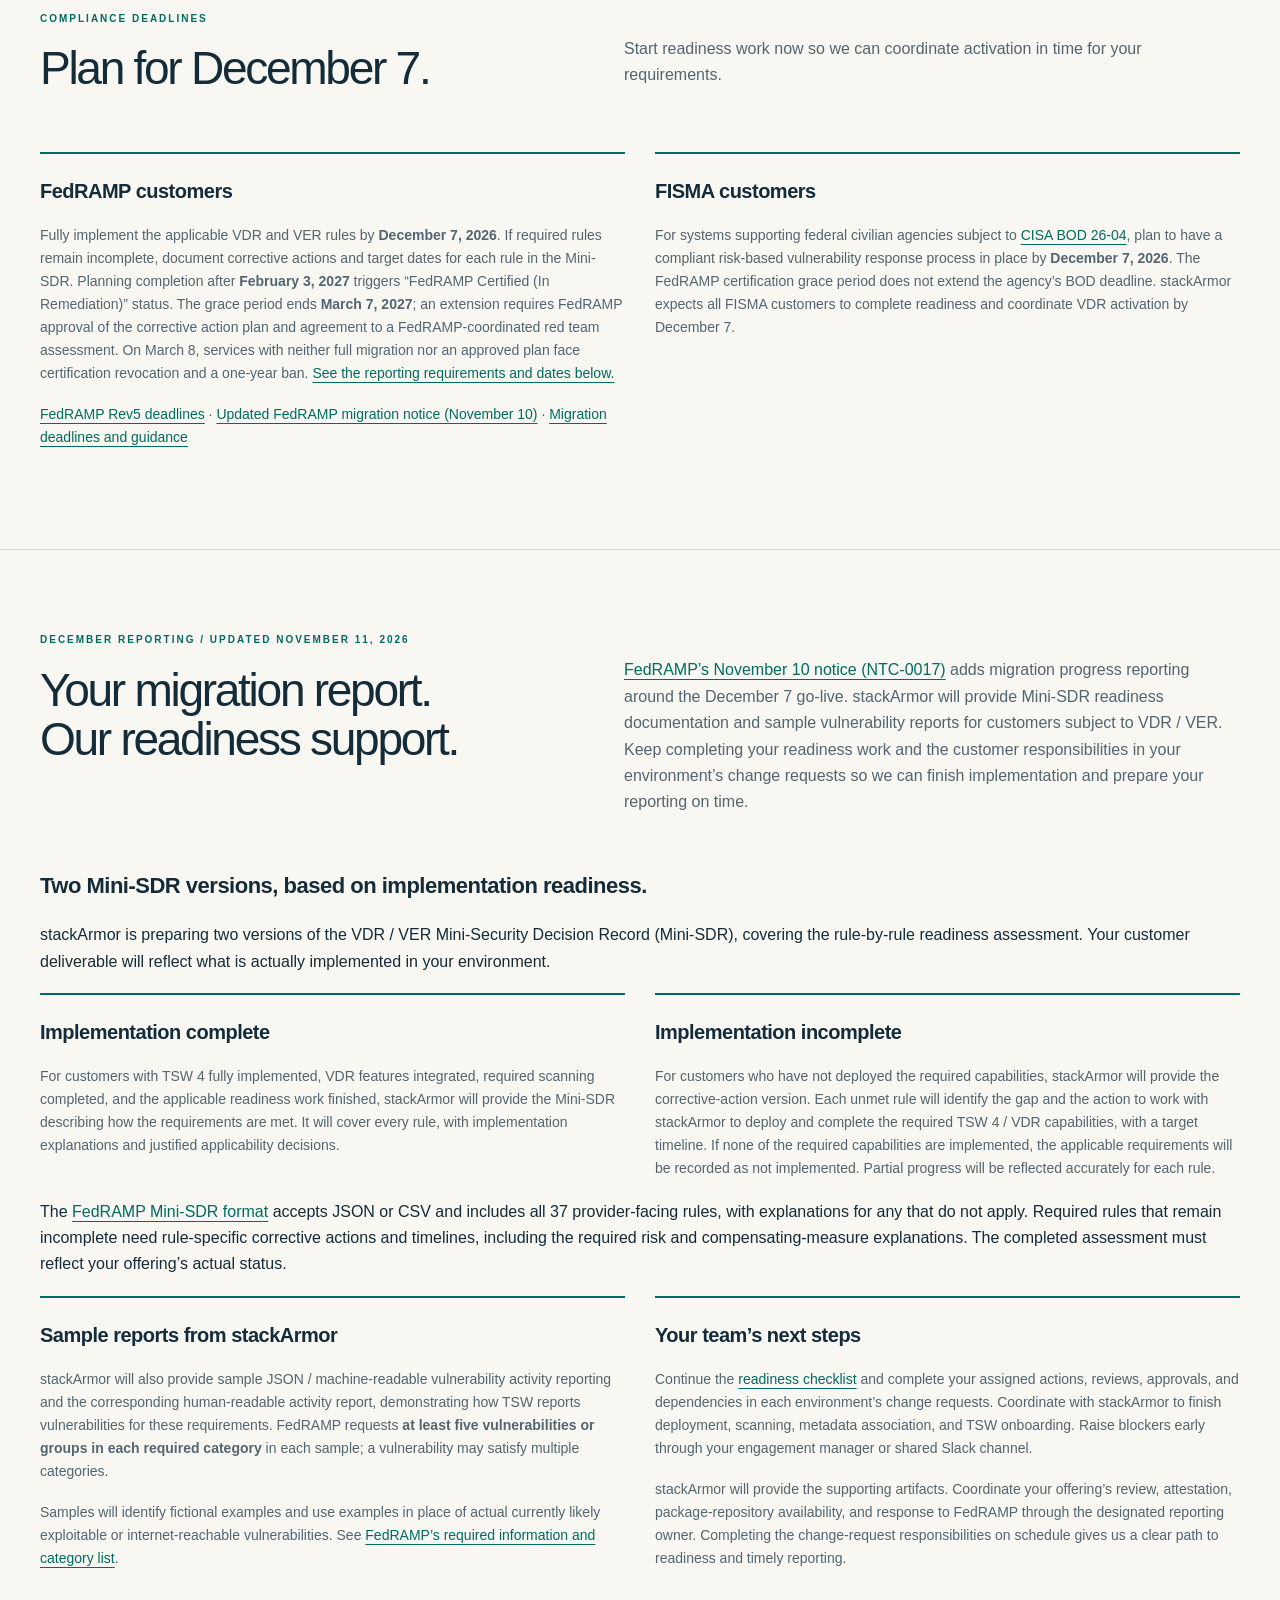
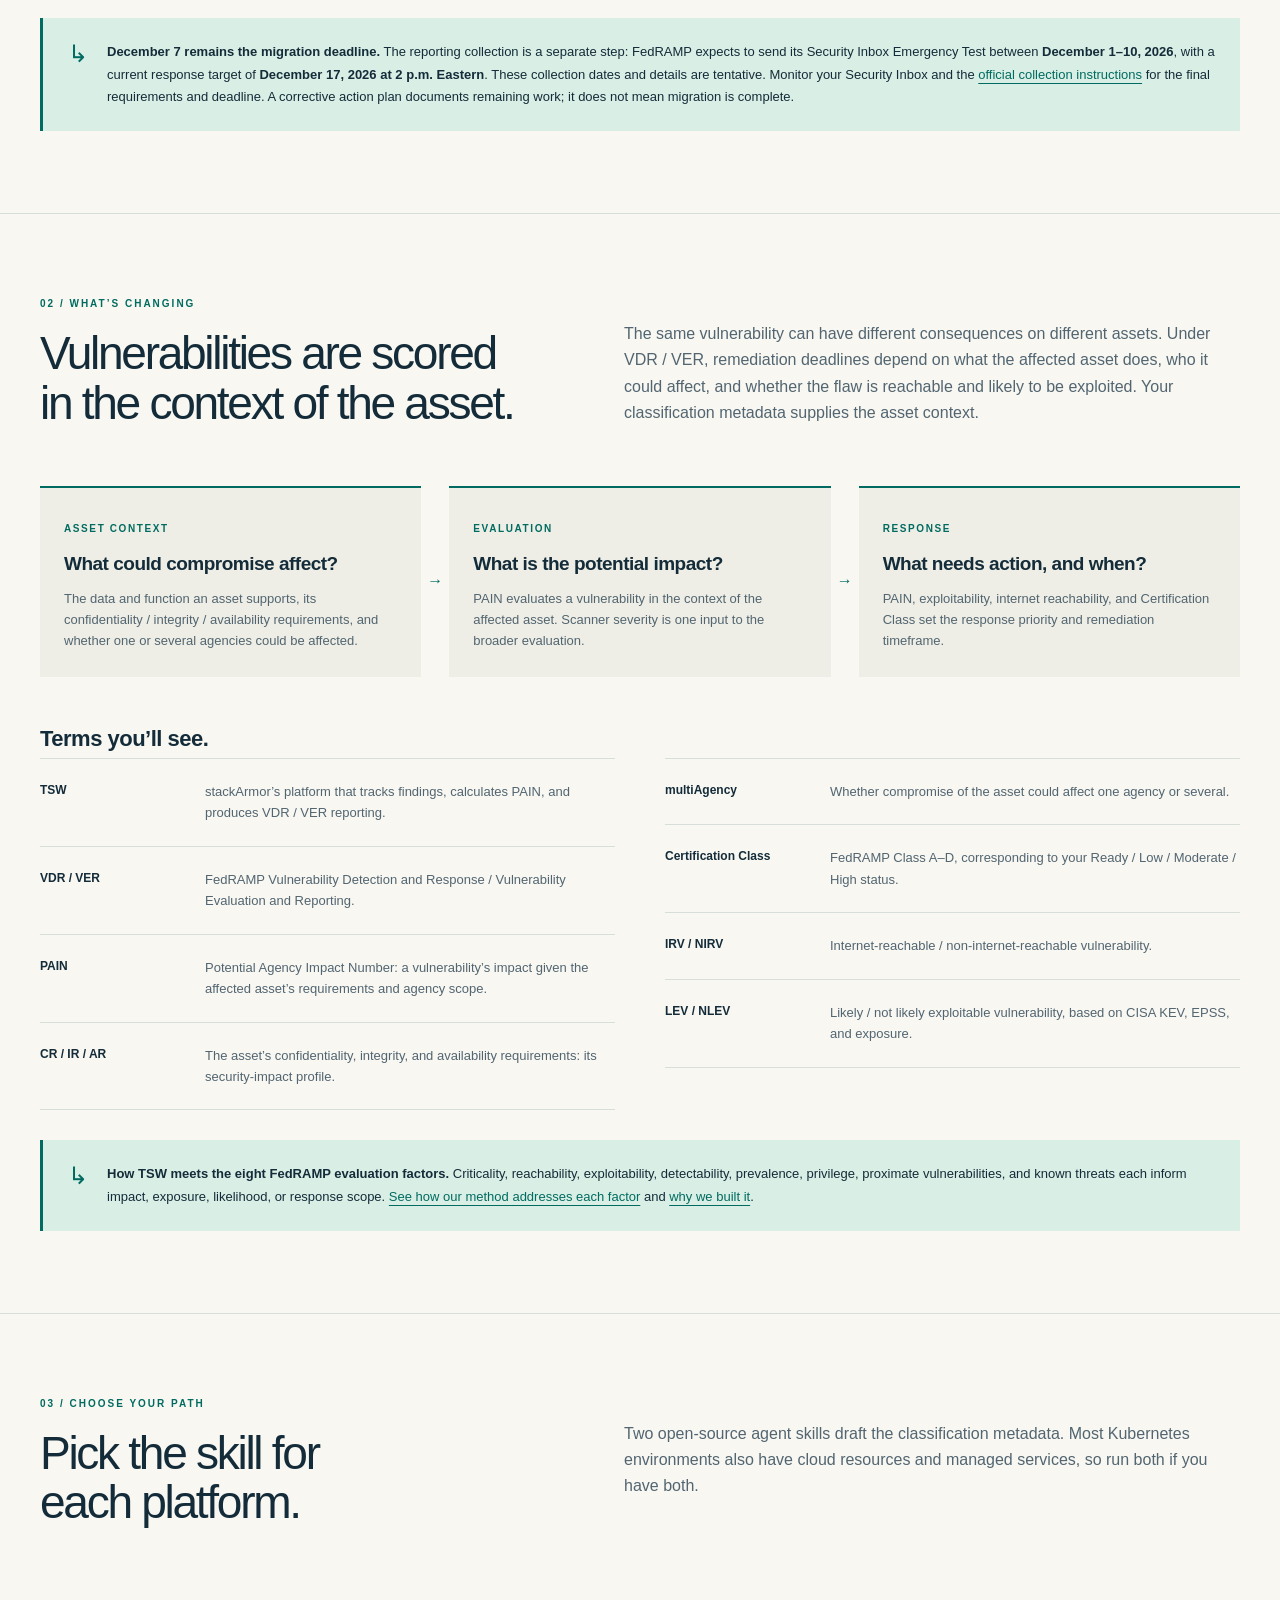
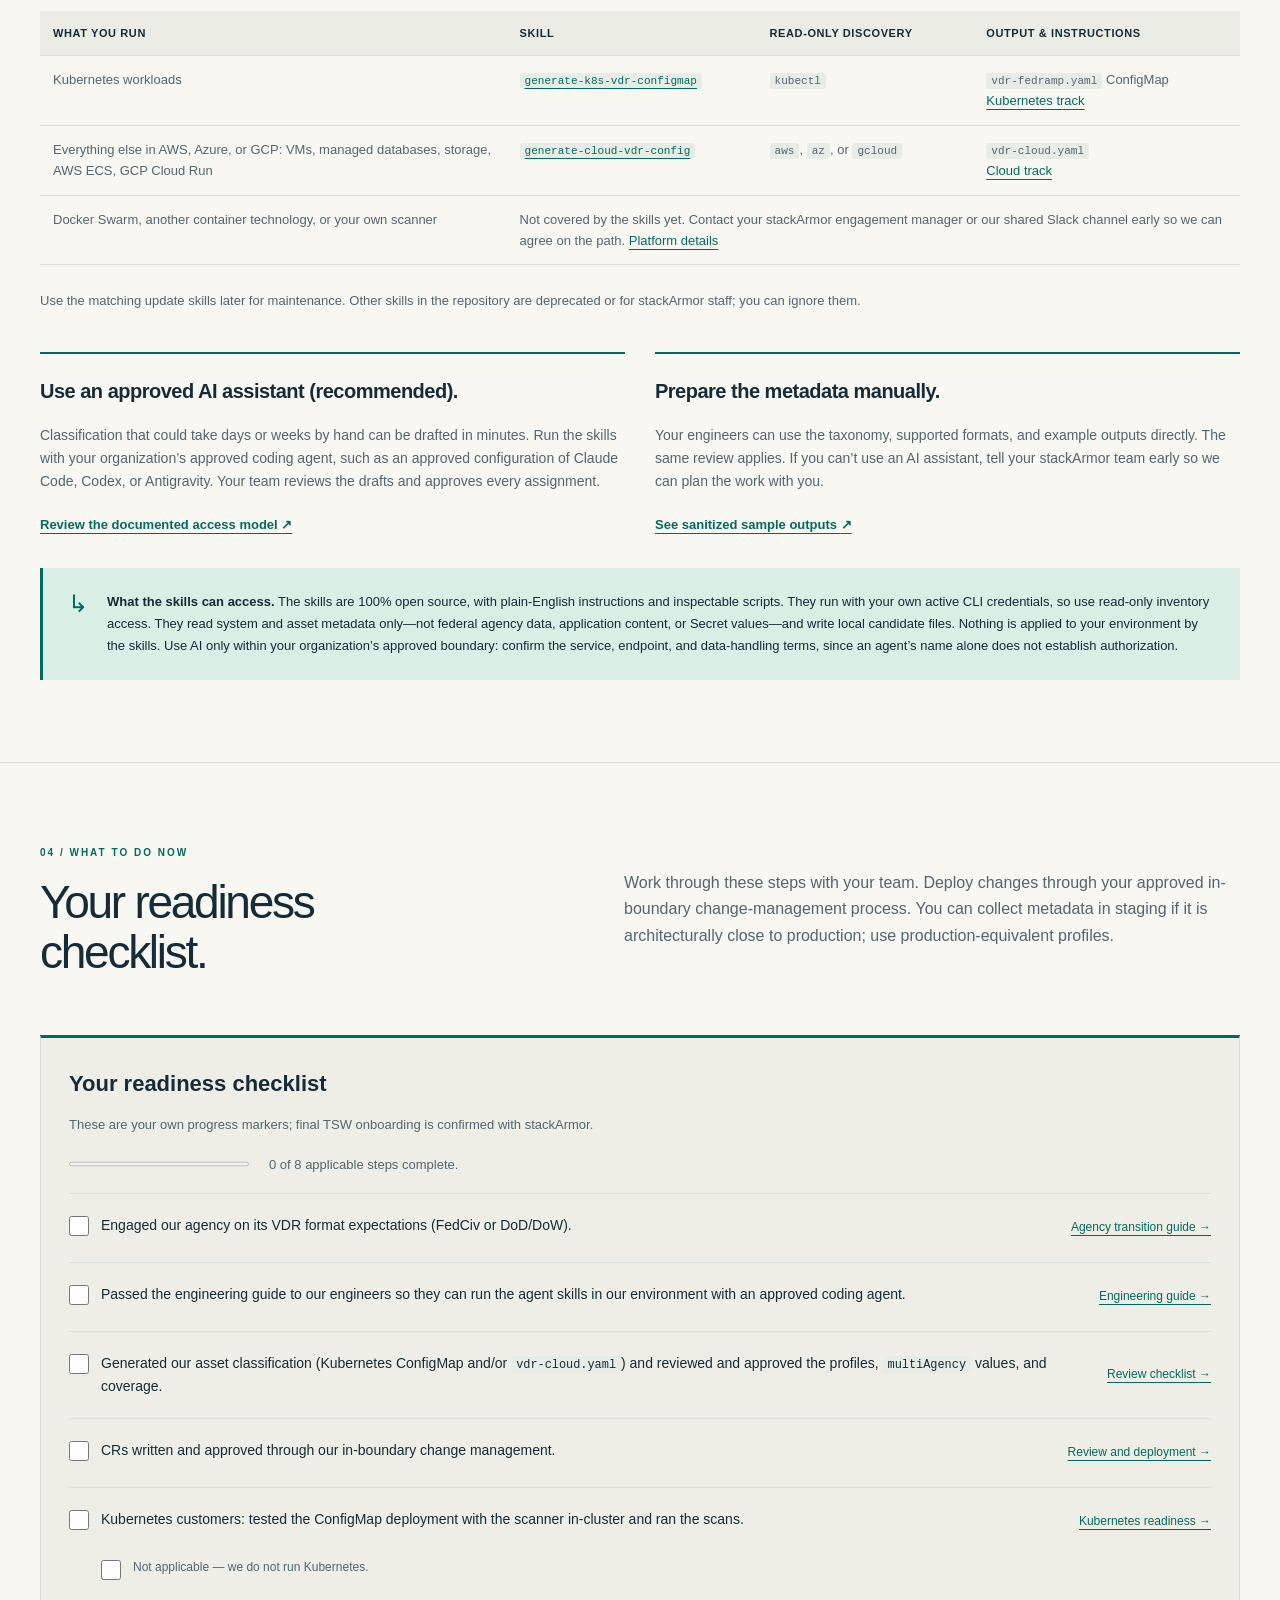
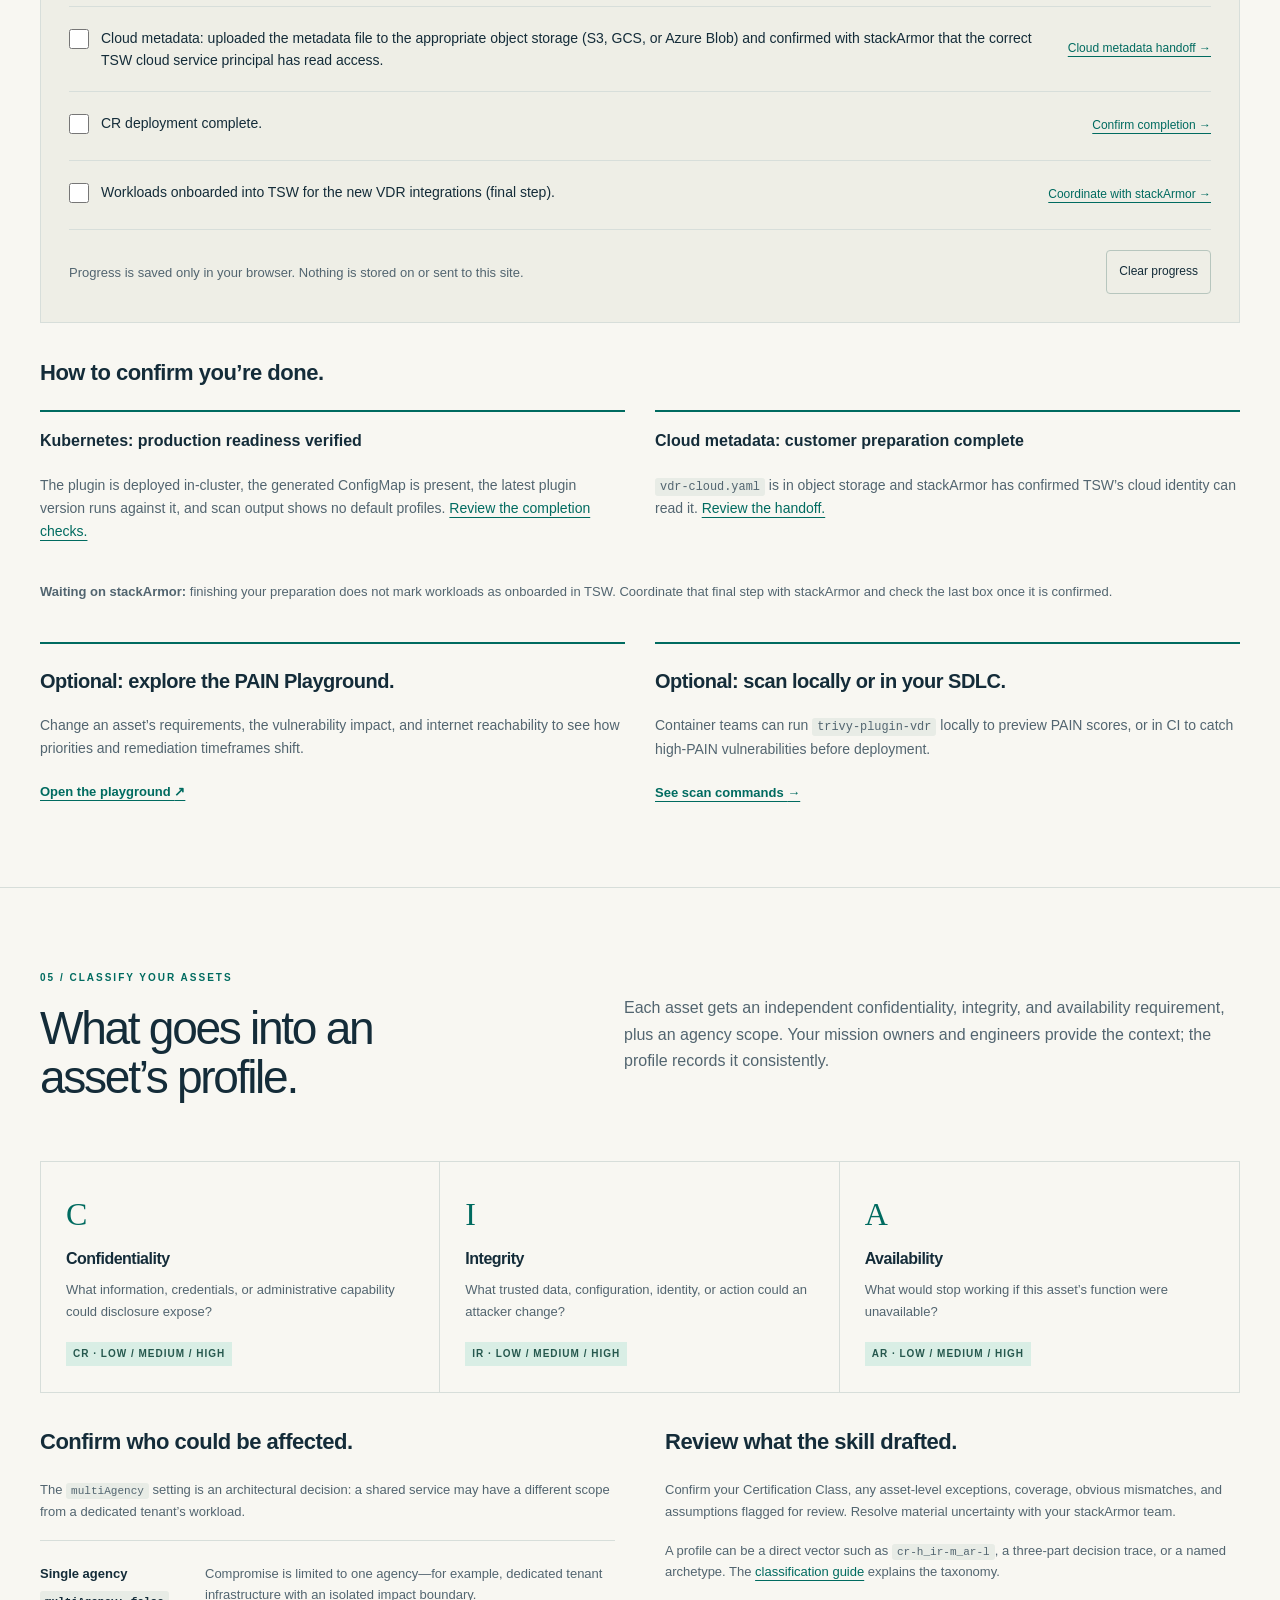
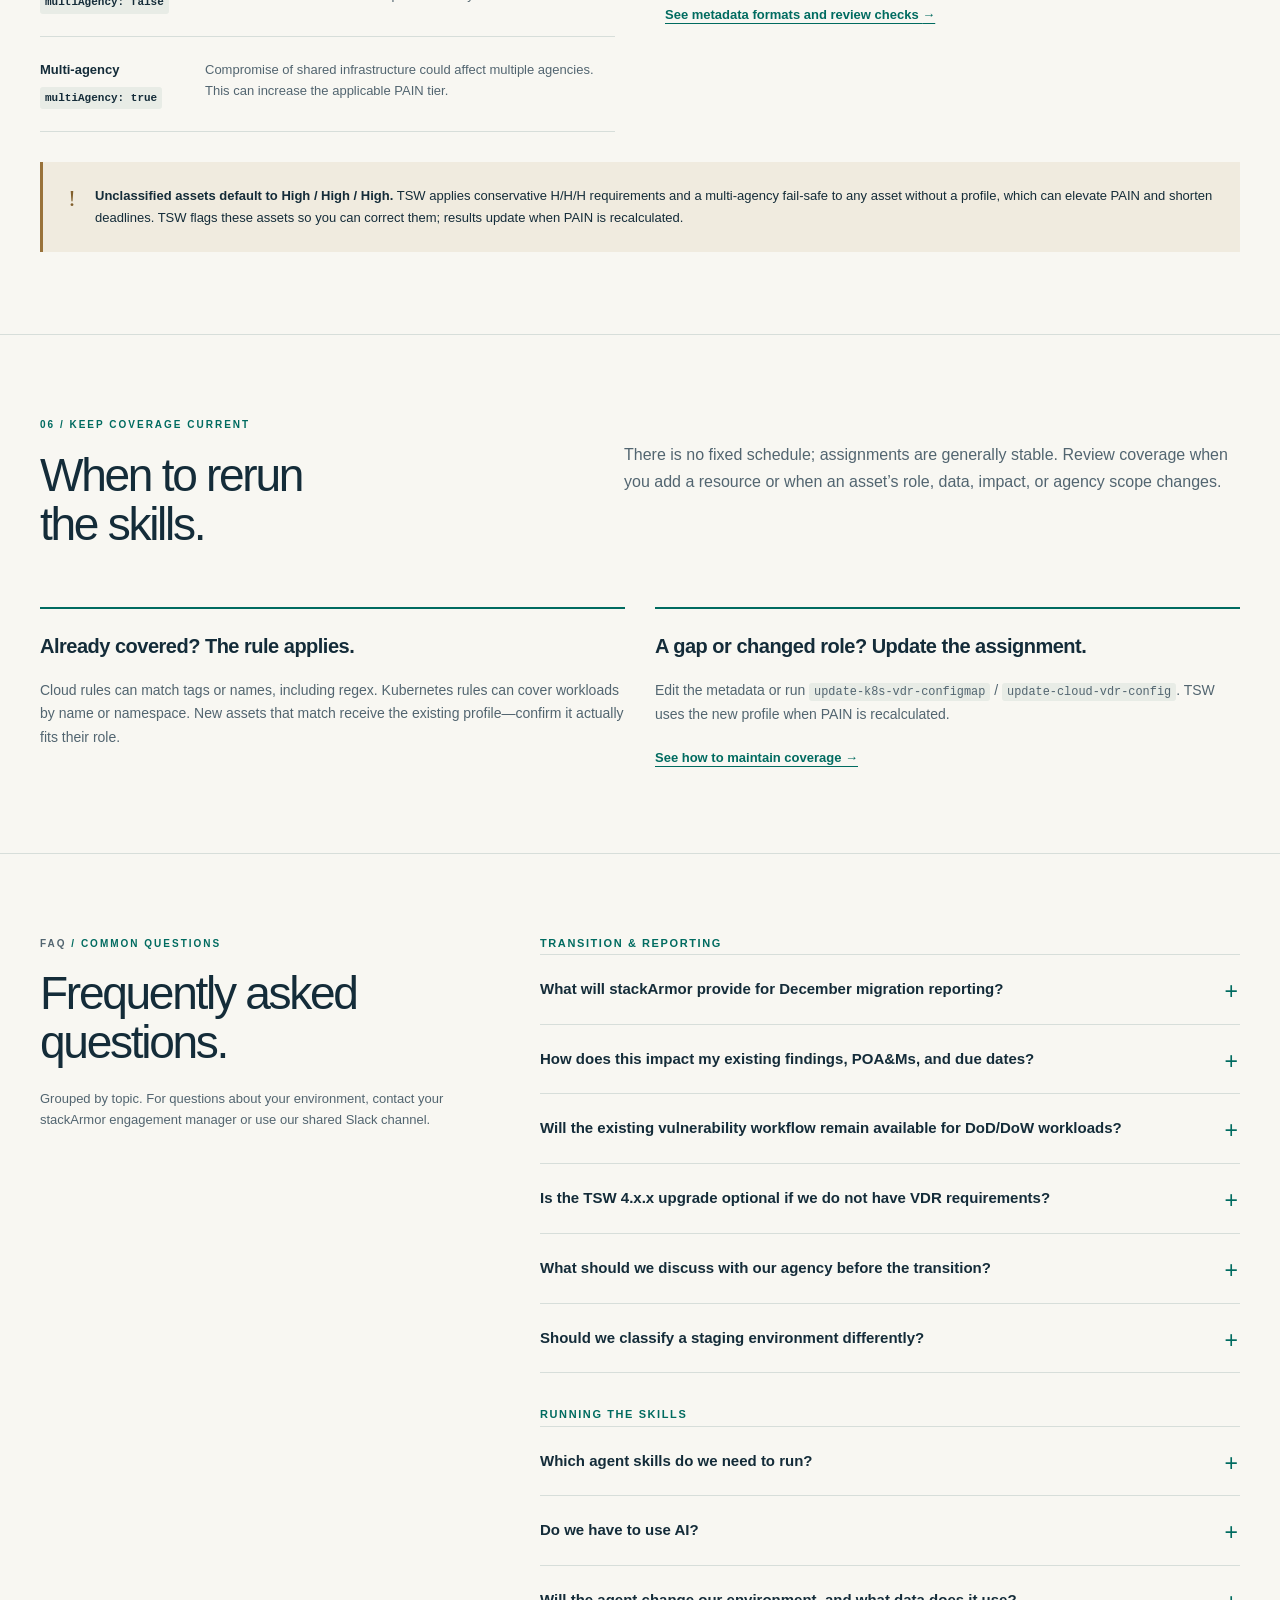
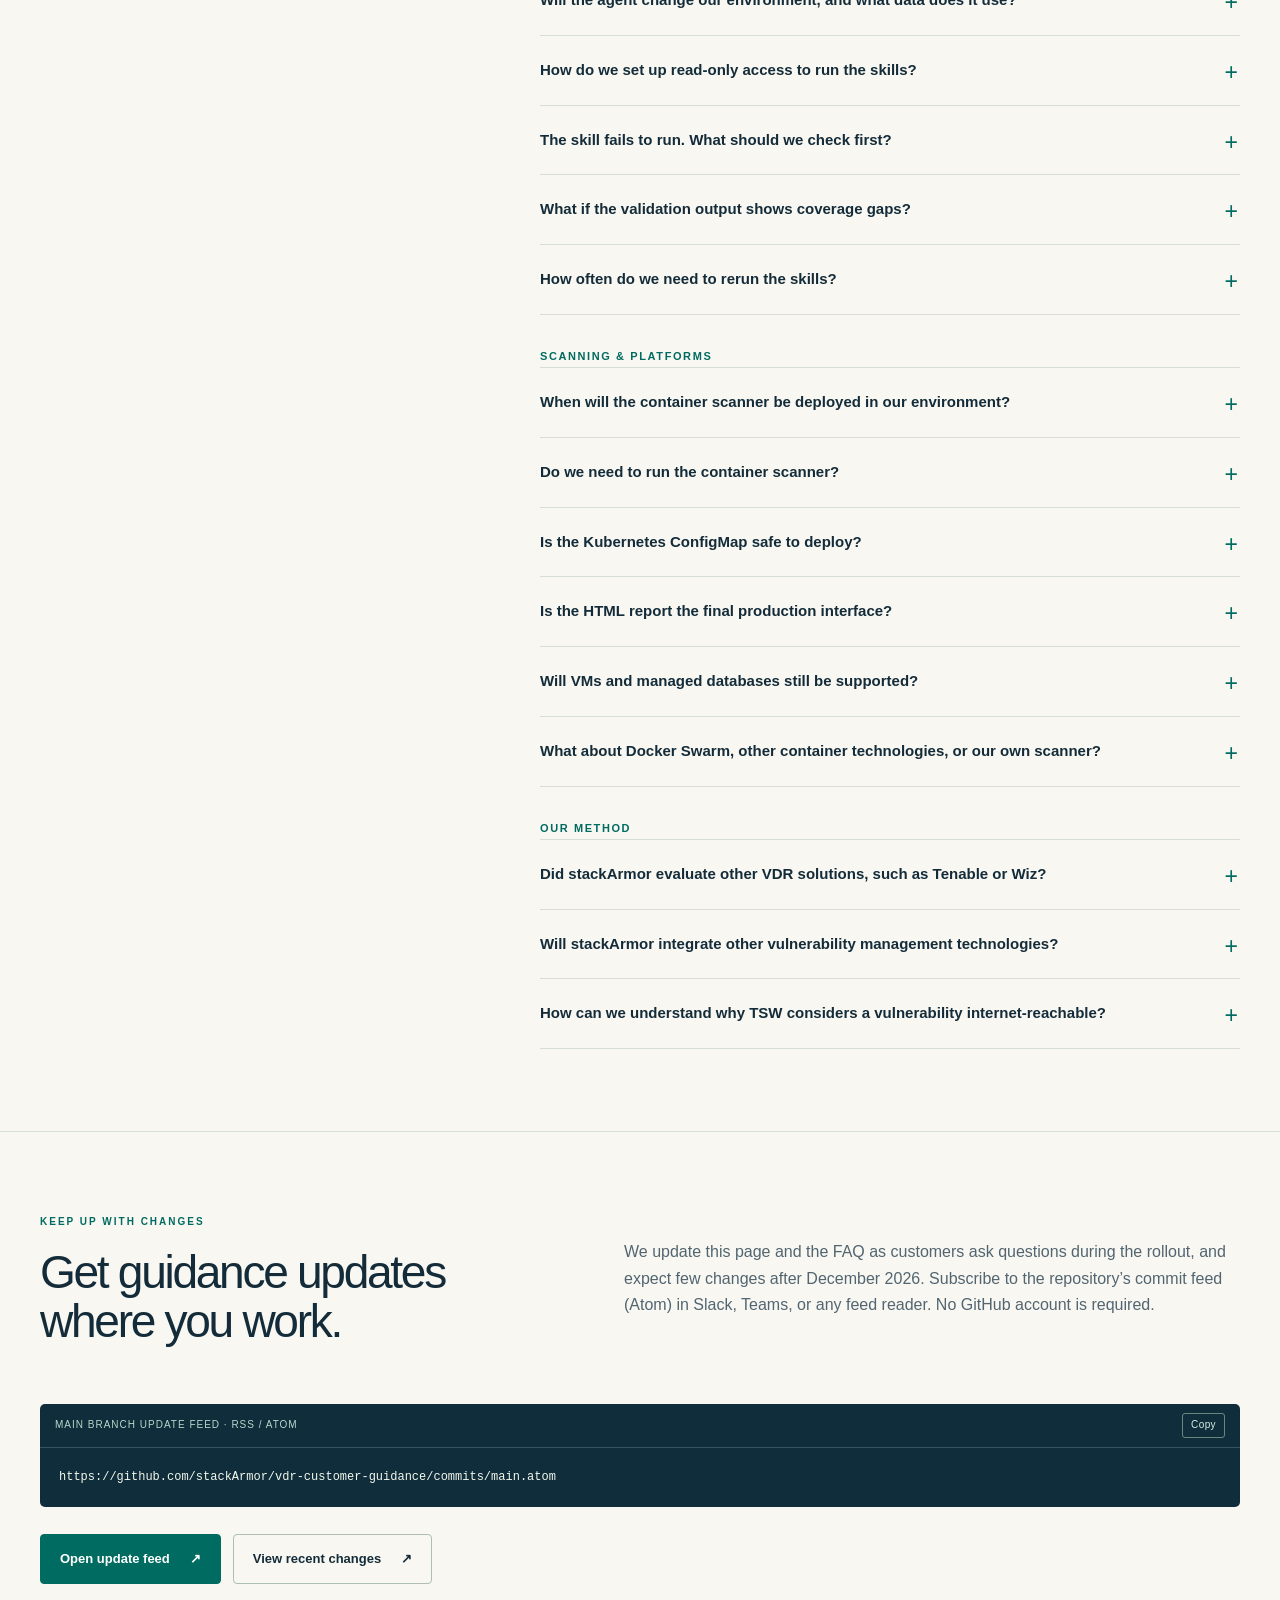
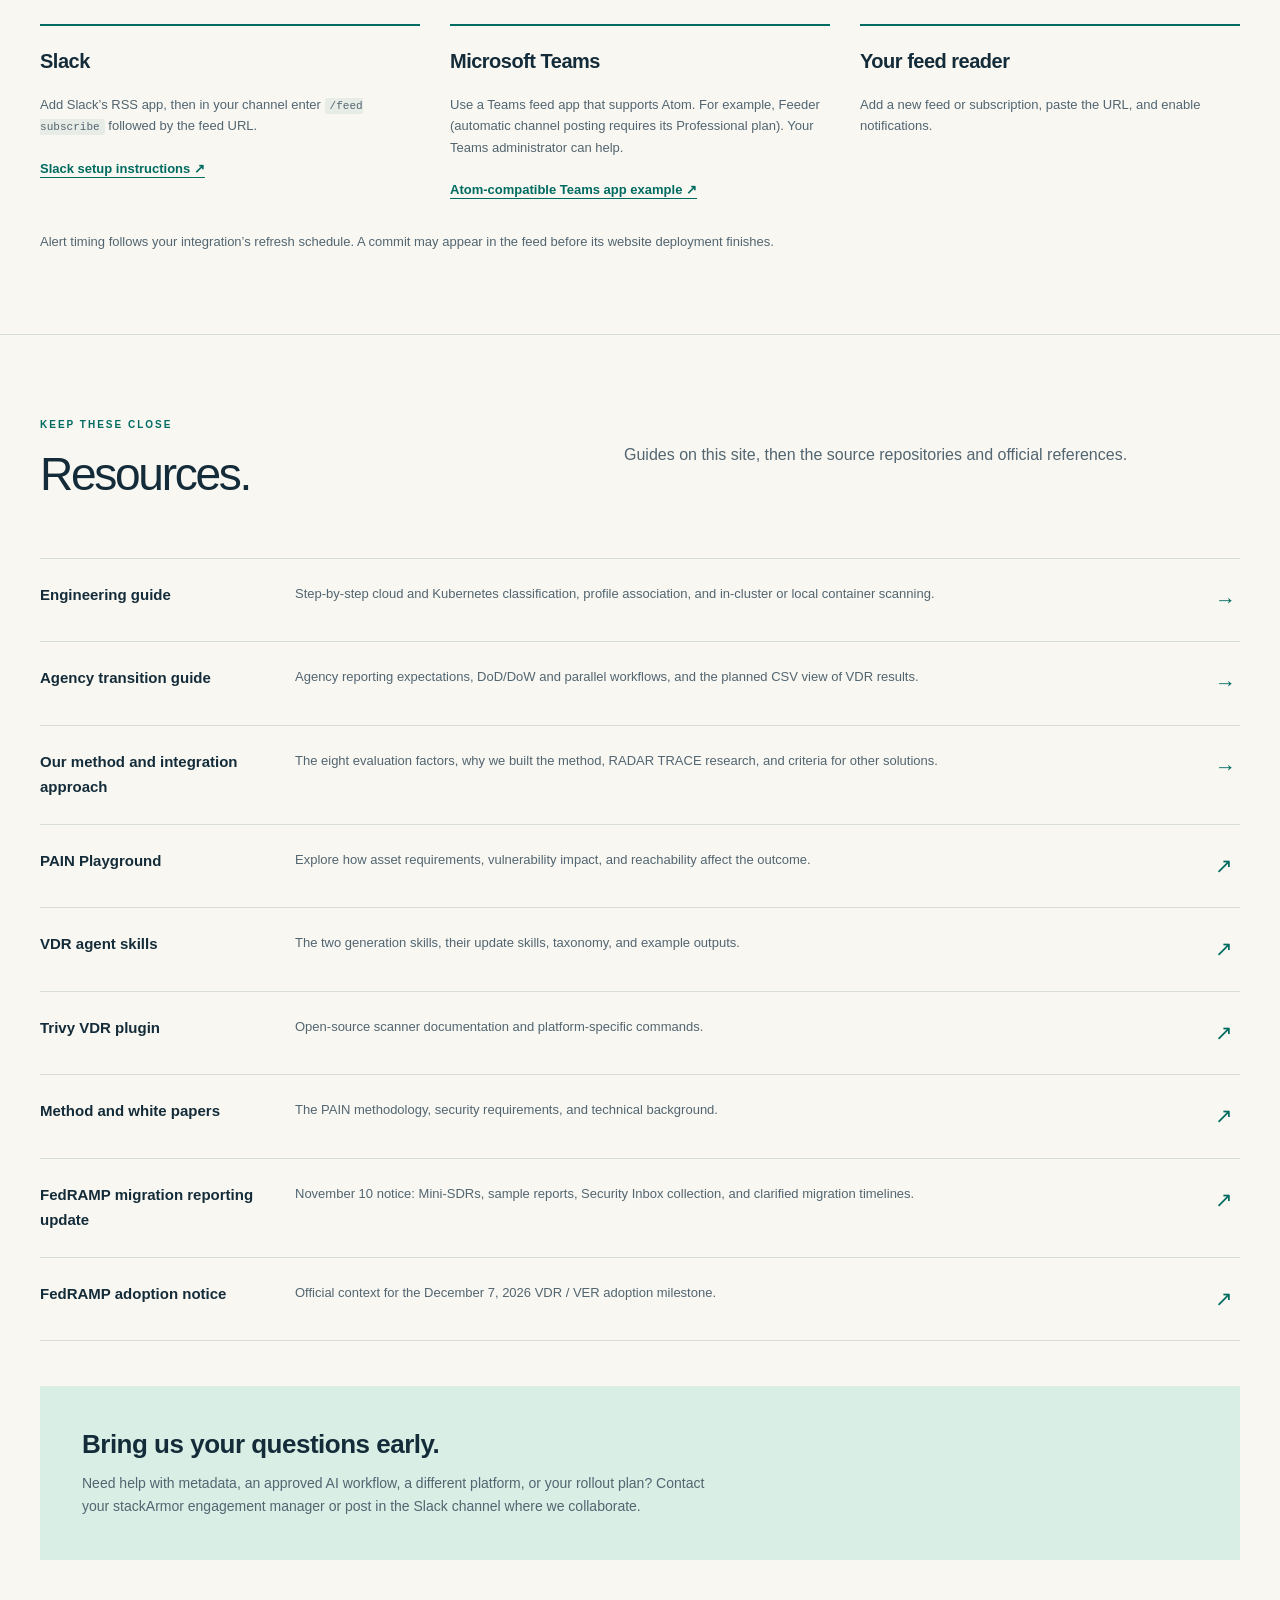
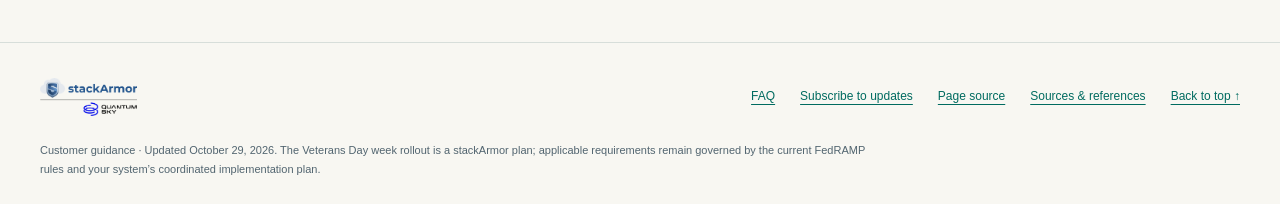
==== commit eb0bdbef: "Publish December VDR migration reporting guidance" ====
--- a/index.html
+++ b/index.html
@@ -24,6 +24,7 @@
         <a class="nav-context" href="#understand">What’s changing</a>
         <a class="nav-context" href="#choose-path">Choose your path</a>
         <a href="#get-started">Checklist</a>
+        <a class="nav-context" href="#migration-reporting">Reporting</a>
         <a href="#questions">FAQ</a>
         <a href="#updates">Updates</a>
         <a class="nav-pill" href="engineer-guide.html">Engineering guide <span aria-hidden="true">↗</span></a>
@@ -44,6 +45,7 @@
             <a class="button secondary" href="#timeline">See the timeline <span aria-hidden="true">↓</span></a>
             <a class="button secondary" href="#questions">FAQ <span aria-hidden="true">↓</span></a>
           </div>
+          <p><a class="text-link" href="#migration-reporting">New: December migration reporting and stackArmor deliverables <span aria-hidden="true">↓</span></a></p>
           <p class="hero-note">For engineering, security, compliance, and the people coordinating readiness. Questions about your environment? Contact your stackArmor engagement manager or our shared Slack channel.</p>
         </div>
         <aside class="date-panel" aria-label="Target milestone">
@@ -54,14 +56,14 @@
           <h3>Prepare your metadata.<br>Practice your response.</h3>
           <p>FedRAMP’s published adoption date for VDR and VER. stackArmor is coordinating the TSW 4 transition with customer teams.</p>
           <p><a href="https://www.fedramp.gov/notices/0014/">Read the FedRAMP notice <span aria-hidden="true">↗</span></a></p>
-          <div class="panel-bottom"><span>Customer readiness guide</span><span>29 Oct 2026</span></div>
+          <div class="panel-bottom"><span>Customer readiness guide</span><span>11 Nov 2026</span></div>
         </aside>
       </div>
     </section>
 
     <section class="dark-section" id="timeline" aria-labelledby="timeline-title">
       <div class="wrap">
-        <div class="section-heading"><div><p class="kicker">01 / Timeline</p><h2 id="timeline-title">Key dates for<br>the transition.</h2></div><div class="intro"><p>This reflects the stackArmor customer rollout plan as of October 29, 2026. Your stackArmor team will coordinate the system-specific change request and implementation details with you.</p></div></div>
+        <div class="section-heading"><div><p class="kicker">01 / Timeline</p><h2 id="timeline-title">Key dates for<br>the transition.</h2></div><div class="intro"><p>This reflects the stackArmor customer rollout plan as of November 11, 2026. Your stackArmor team will coordinate the system-specific change request and implementation details with you.</p></div></div>
         <div class="timeline">
           <div class="milestone"><p class="when">Now · Phase 1</p><h3>Classify and associate.</h3><p>Complete and publish reviewed classification metadata for your assets, and prepare your response process for deadlines measured in days and weeks.</p></div>
           <div class="milestone"><p class="when">Nov 9–13, 2026 · Planned</p><h3>Deploy supporting components.</h3><p>Deployment of the components supporting TSW VDR begins the week of Veterans Day. Your stackArmor team will coordinate the GitLab change request, review, and approval for your environment.</p></div>
@@ -75,9 +77,27 @@
       <div class="wrap">
         <div class="section-heading"><div><p class="kicker">Compliance deadlines</p><h2 id="compliance-dates-title">Plan for December 7.</h2></div><div class="intro"><p>Start readiness work now so we can coordinate activation in time for your requirements.</p></div></div>
         <div class="two-paths">
-          <div class="path"><h3>FedRAMP customers</h3><p>Fully implement the applicable VDR and VER rules by <strong>December 7, 2026</strong>. If you miss that date, FedRAMP expects a corrective action plan to complete implementation by <strong>March 7, 2027</strong>. The certification grace period ends then; failure to adopt the rules puts your certification and Marketplace listing at risk.</p><p><a href="https://www.fedramp.gov/2026/providers/updating/deadlines/rev5/">FedRAMP Rev5 deadlines</a> · <a href="https://www.fedramp.gov/notices/0014/">FedRAMP adoption notice</a></p></div>
+          <div class="path"><h3>FedRAMP customers</h3><p>Fully implement the applicable VDR and VER rules by <strong>December 7, 2026</strong>. If required rules remain incomplete, document corrective actions and target dates for each rule in the Mini-SDR. Planning completion after <strong>February 3, 2027</strong> triggers “FedRAMP Certified (In Remediation)” status. The grace period ends <strong>March 7, 2027</strong>; an extension requires FedRAMP approval of the corrective action plan and agreement to a FedRAMP-coordinated red team assessment. On March 8, services with neither full migration nor an approved plan face certification revocation and a one-year ban. <a href="#migration-reporting">See the reporting requirements and dates below.</a></p><p><a href="https://www.fedramp.gov/2026/providers/updating/deadlines/rev5/">FedRAMP Rev5 deadlines</a> · <a href="https://www.fedramp.gov/notices/0017/">Updated FedRAMP migration notice (November 10)</a> · <a href="https://www.fedramp.gov/vdr-migration/">Migration deadlines and guidance</a></p></div>
           <div class="path"><h3>FISMA customers</h3><p>For systems supporting federal civilian agencies subject to <a href="https://www.cisa.gov/news-events/directives/bod-26-04-prioritizing-security-updates-based-risk">CISA BOD 26-04</a>, plan to have a compliant risk-based vulnerability response process in place by <strong>December 7, 2026</strong>. The FedRAMP certification grace period does not extend the agency’s BOD deadline. stackArmor expects all FISMA customers to complete readiness and coordinate VDR activation by December 7.</p></div>
         </div>
+      </div>
+    </section>
+
+    <section class="section" id="migration-reporting" aria-labelledby="migration-reporting-title">
+      <div class="wrap">
+        <div class="section-heading"><div><p class="kicker">December reporting / Updated November 11, 2026</p><h2 id="migration-reporting-title">Your migration report.<br>Our readiness support.</h2></div><div class="intro"><p><a href="https://www.fedramp.gov/notices/0017/">FedRAMP’s November 10 notice (NTC-0017)</a> adds migration progress reporting around the December 7 go-live. stackArmor will provide Mini-SDR readiness documentation and sample vulnerability reports for customers subject to VDR / VER. Keep completing your readiness work and the customer responsibilities in your environment’s change requests so we can finish implementation and prepare your reporting on time.</p></div></div>
+        <h3>Two Mini-SDR versions, based on implementation readiness.</h3>
+        <p>stackArmor is preparing two versions of the VDR / VER Mini-Security Decision Record (Mini-SDR), covering the rule-by-rule readiness assessment. Your customer deliverable will reflect what is actually implemented in your environment.</p>
+        <div class="two-paths">
+          <div class="path"><h3>Implementation complete</h3><p>For customers with TSW 4 fully implemented, VDR features integrated, required scanning completed, and the applicable readiness work finished, stackArmor will provide the Mini-SDR describing how the requirements are met. It will cover every rule, with implementation explanations and justified applicability decisions.</p></div>
+          <div class="path"><h3>Implementation incomplete</h3><p>For customers who have not deployed the required capabilities, stackArmor will provide the corrective-action version. Each unmet rule will identify the gap and the action to work with stackArmor to deploy and complete the required TSW 4 / VDR capabilities, with a target timeline. If none of the required capabilities are implemented, the applicable requirements will be recorded as not implemented. Partial progress will be reflected accurately for each rule.</p></div>
+        </div>
+        <p>The <a href="https://www.fedramp.gov/vdr-migration/schemas/">FedRAMP Mini-SDR format</a> accepts JSON or CSV and includes all 37 provider-facing rules, with explanations for any that do not apply. Required rules that remain incomplete need rule-specific corrective actions and timelines, including the required risk and compensating-measure explanations. The completed assessment must reflect your offering’s actual status.</p>
+        <div class="two-paths">
+          <div class="path"><h3>Sample reports from stackArmor</h3><p>stackArmor will also provide sample JSON / machine-readable vulnerability activity reporting and the corresponding human-readable activity report, demonstrating how TSW reports vulnerabilities for these requirements. FedRAMP requests <strong>at least five vulnerabilities or groups in each required category</strong> in each sample; a vulnerability may satisfy multiple categories.</p><p>Samples will identify fictional examples and use examples in place of actual currently likely exploitable or internet-reachable vulnerabilities. See <a href="https://www.fedramp.gov/vdr-migration/report/">FedRAMP’s required information and category list</a>.</p></div>
+          <div class="path"><h3>Your team’s next steps</h3><p>Continue the <a href="#get-started">readiness checklist</a> and complete your assigned actions, reviews, approvals, and dependencies in each environment’s change requests. Coordinate with stackArmor to finish deployment, scanning, metadata association, and TSW onboarding. Raise blockers early through your engagement manager or shared Slack channel.</p><p>stackArmor will provide the supporting artifacts. Coordinate your offering’s review, attestation, package-repository availability, and response to FedRAMP through the designated reporting owner. Completing the change-request responsibilities on schedule gives us a clear path to readiness and timely reporting.</p></div>
+        </div>
+        <div class="notice"><span class="icon" aria-hidden="true">↳</span><p><strong>December 7 remains the migration deadline.</strong> The reporting collection is a separate step: FedRAMP expects to send its Security Inbox Emergency Test between <strong>December 1–10, 2026</strong>, with a current response target of <strong>December 17, 2026 at 2 p.m. Eastern</strong>. These collection dates and details are tentative. Monitor your Security Inbox and the <a href="https://www.fedramp.gov/vdr-migration/emergency-test/">official collection instructions</a> for the final requirements and deadline. A corrective action plan documents remaining work; it does not mean migration is complete.</p></div>
       </div>
     </section>
 
@@ -222,6 +242,7 @@
         <div><p class="kicker"><span class="faq-label">FAQ</span> / Common questions</p><h2 id="questions-title">Frequently asked<br>questions.</h2><p class="small">Grouped by topic. For questions about your environment, contact your stackArmor engagement manager or use our shared Slack channel.</p></div>
         <div>
           <h3 class="faq-group-title">Transition &amp; reporting</h3>
+          <details id="migration-reporting-faq"><summary>What will stackArmor provide for December migration reporting?</summary><p>stackArmor will provide a Mini-SDR readiness assessment reflecting your implementation status, with rule-specific corrective actions where work remains, plus sample machine-readable and human-readable vulnerability reports. Your team should keep completing the readiness checklist and its assigned change-request responsibilities, and coordinate the final reporting response. <a href="#migration-reporting">Read the deliverables, responsibilities, and reporting dates.</a></p></details>
           <details id="existing-findings-faq"><summary>How does this impact my existing findings, POA&amp;Ms, and due dates?</summary>
             <ul>
               <li><strong>Baseline scanning doesn’t change.</strong> Keep using the same methods—Nessus vulnerability and database scans, web application scans—per FedRAMP and RA-5.</li>
@@ -287,6 +308,7 @@
           <a class="resource" href="https://github.com/stackArmor/vdr-agent-skills"><span class="resource-title">VDR agent skills</span><span class="resource-description">The two generation skills, their update skills, taxonomy, and example outputs.</span><span class="resource-arrow" aria-hidden="true">↗</span></a>
           <a class="resource" href="https://github.com/stackArmor/trivy-plugin-vdr"><span class="resource-title">Trivy VDR plugin</span><span class="resource-description">Open-source scanner documentation and platform-specific commands.</span><span class="resource-arrow" aria-hidden="true">↗</span></a>
           <a class="resource" href="https://stackarmor.github.io/rfc-fedramp-vdr/"><span class="resource-title">Method and white papers</span><span class="resource-description">The PAIN methodology, security requirements, and technical background.</span><span class="resource-arrow" aria-hidden="true">↗</span></a>
+          <a class="resource" href="https://www.fedramp.gov/notices/0017/"><span class="resource-title">FedRAMP migration reporting update</span><span class="resource-description">November 10 notice: Mini-SDRs, sample reports, Security Inbox collection, and clarified migration timelines.</span><span class="resource-arrow" aria-hidden="true">↗</span></a>
           <a class="resource" href="https://www.fedramp.gov/notices/0014/"><span class="resource-title">FedRAMP adoption notice</span><span class="resource-description">Official context for the December 7, 2026 VDR / VER adoption milestone.</span><span class="resource-arrow" aria-hidden="true">↗</span></a>
         </div>
         <div class="contact-band"><div><h3>Bring us your questions early.</h3><p>Need help with metadata, an approved AI workflow, a different platform, or your rollout plan? Contact your stackArmor engagement manager or post in the Slack channel where we collaborate.</p></div></div>
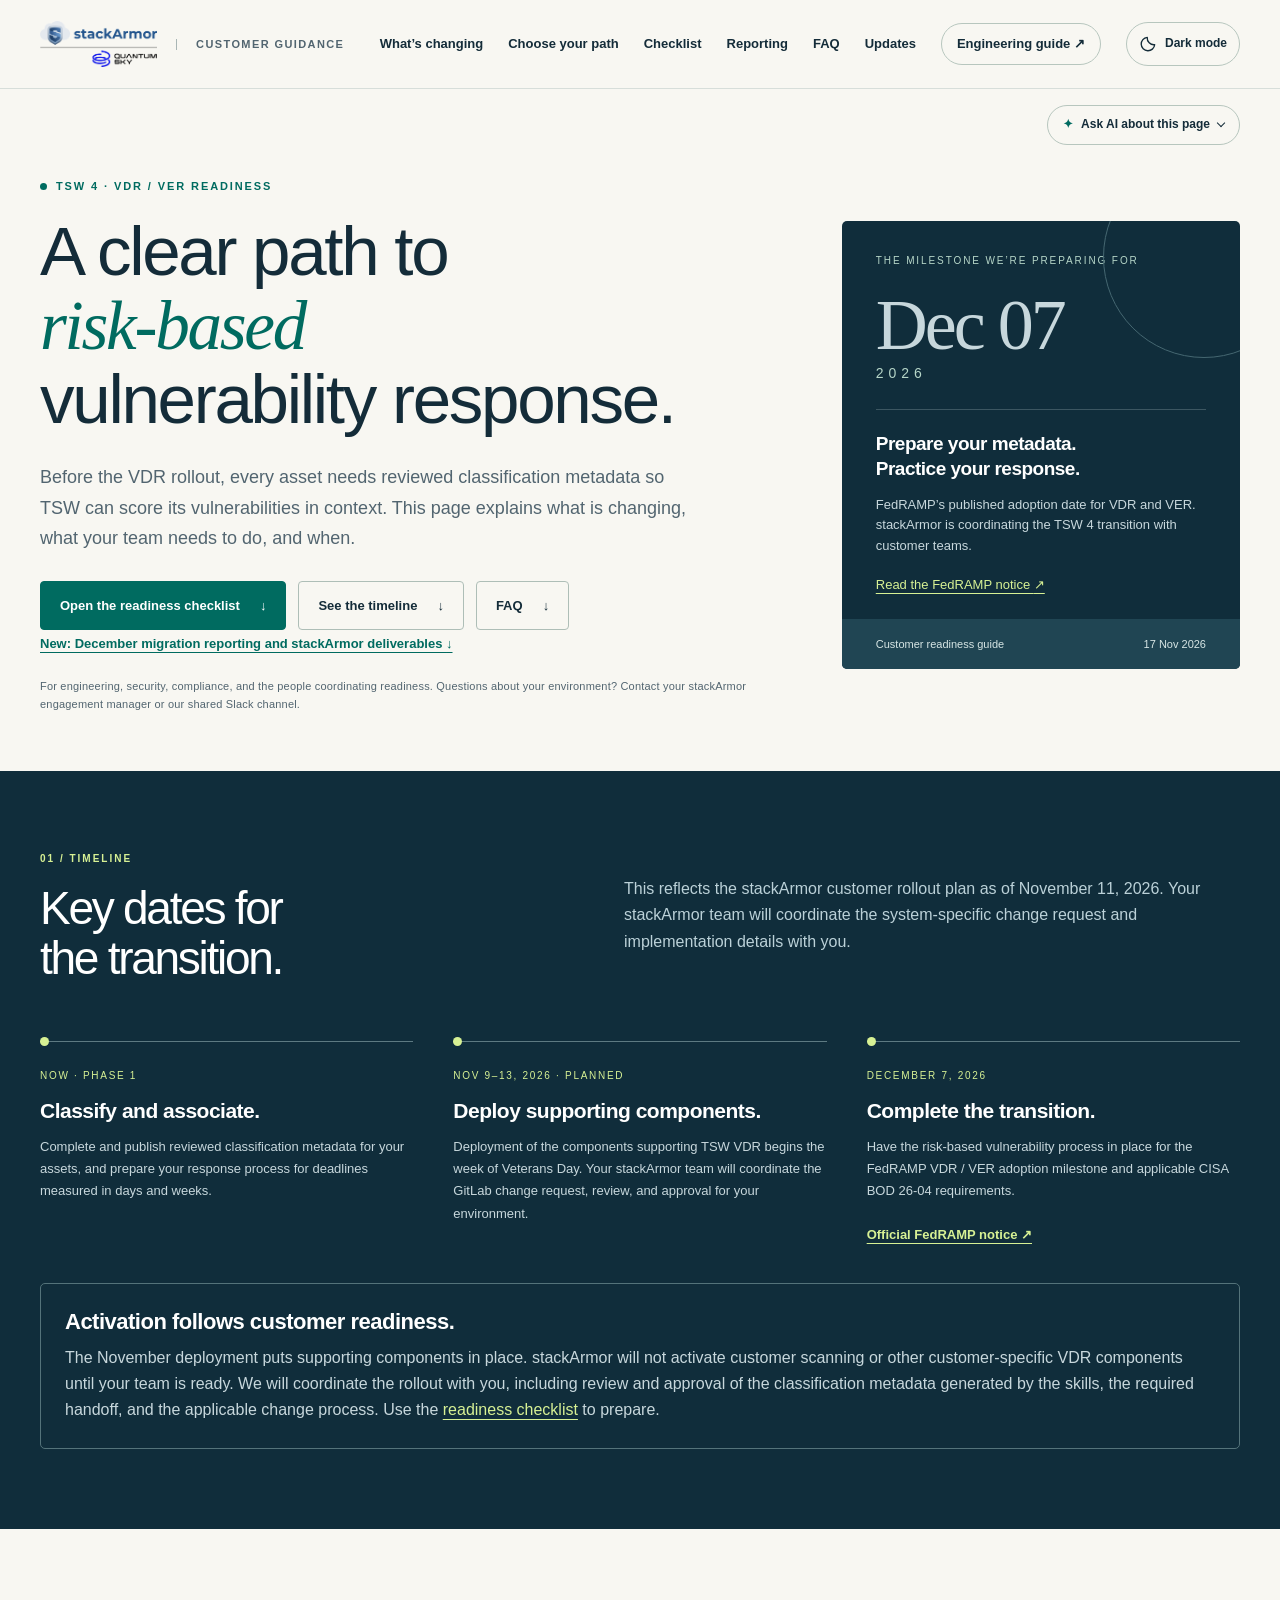
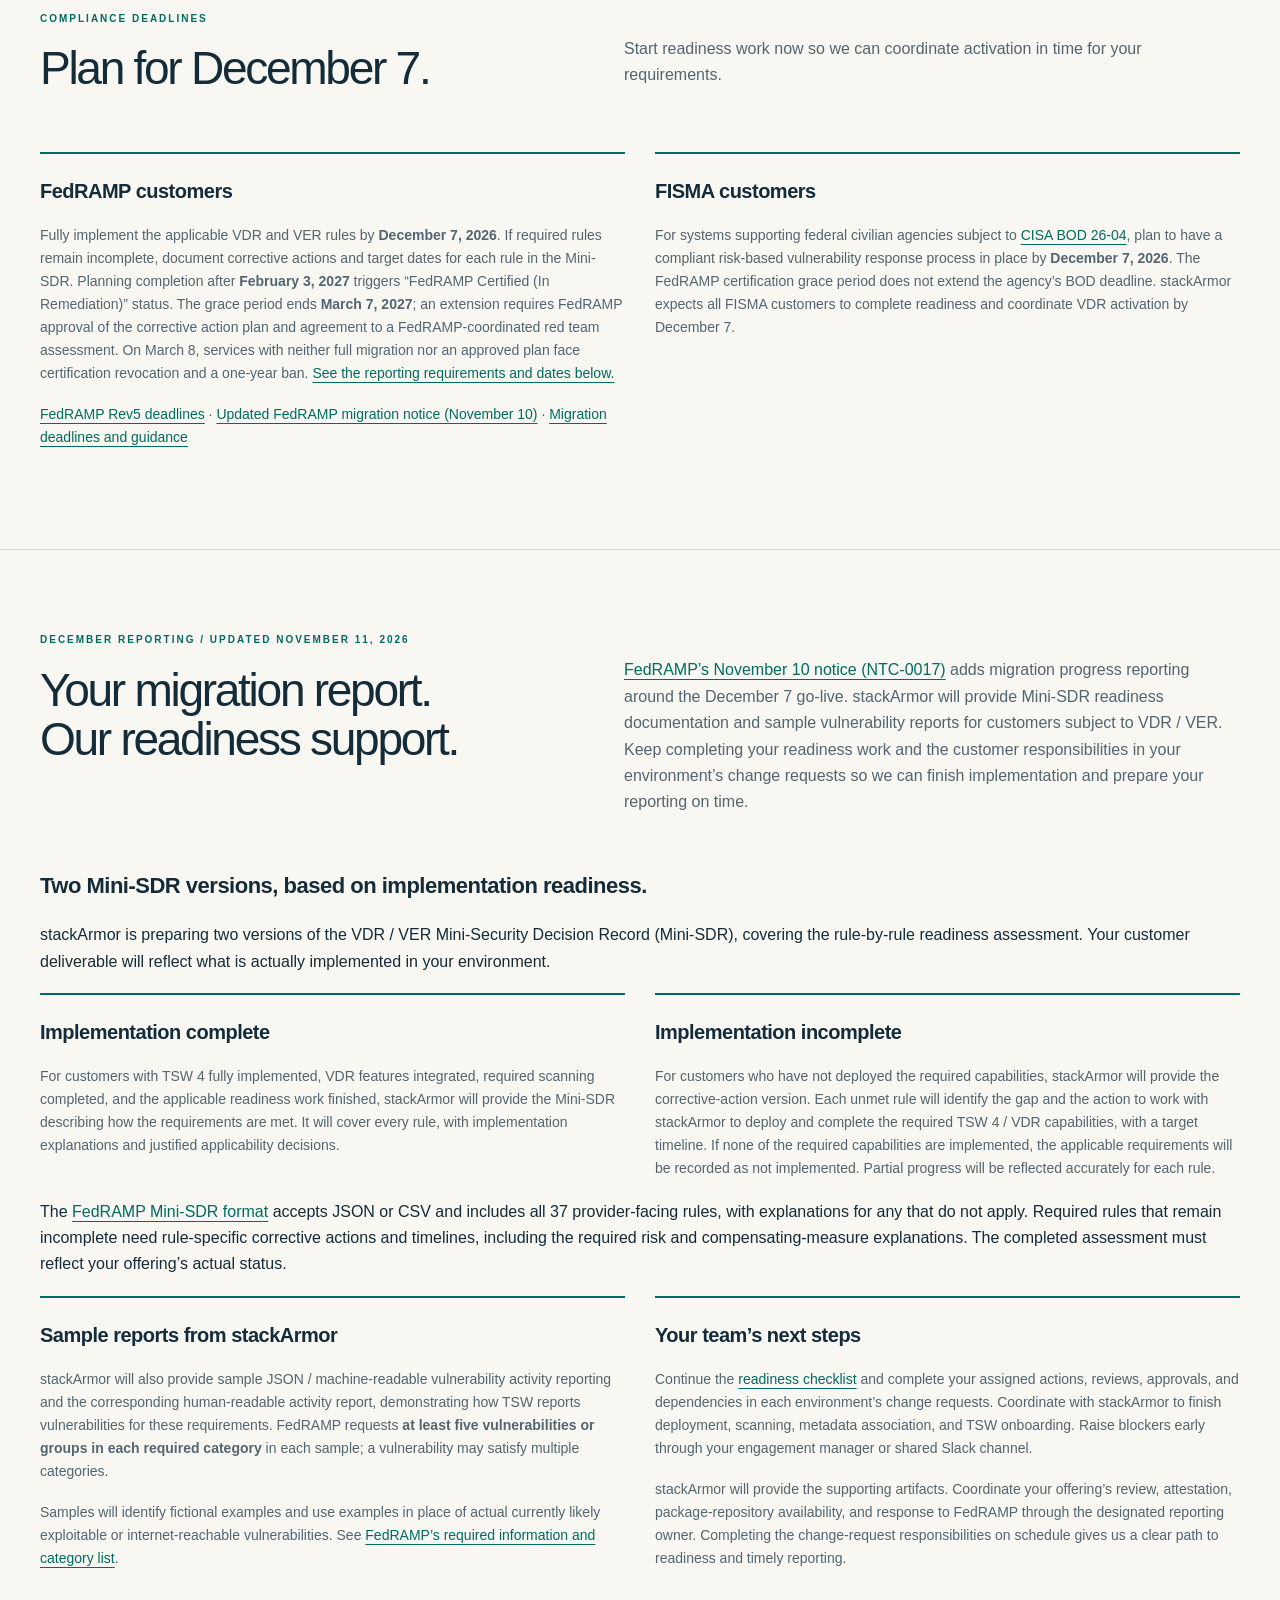
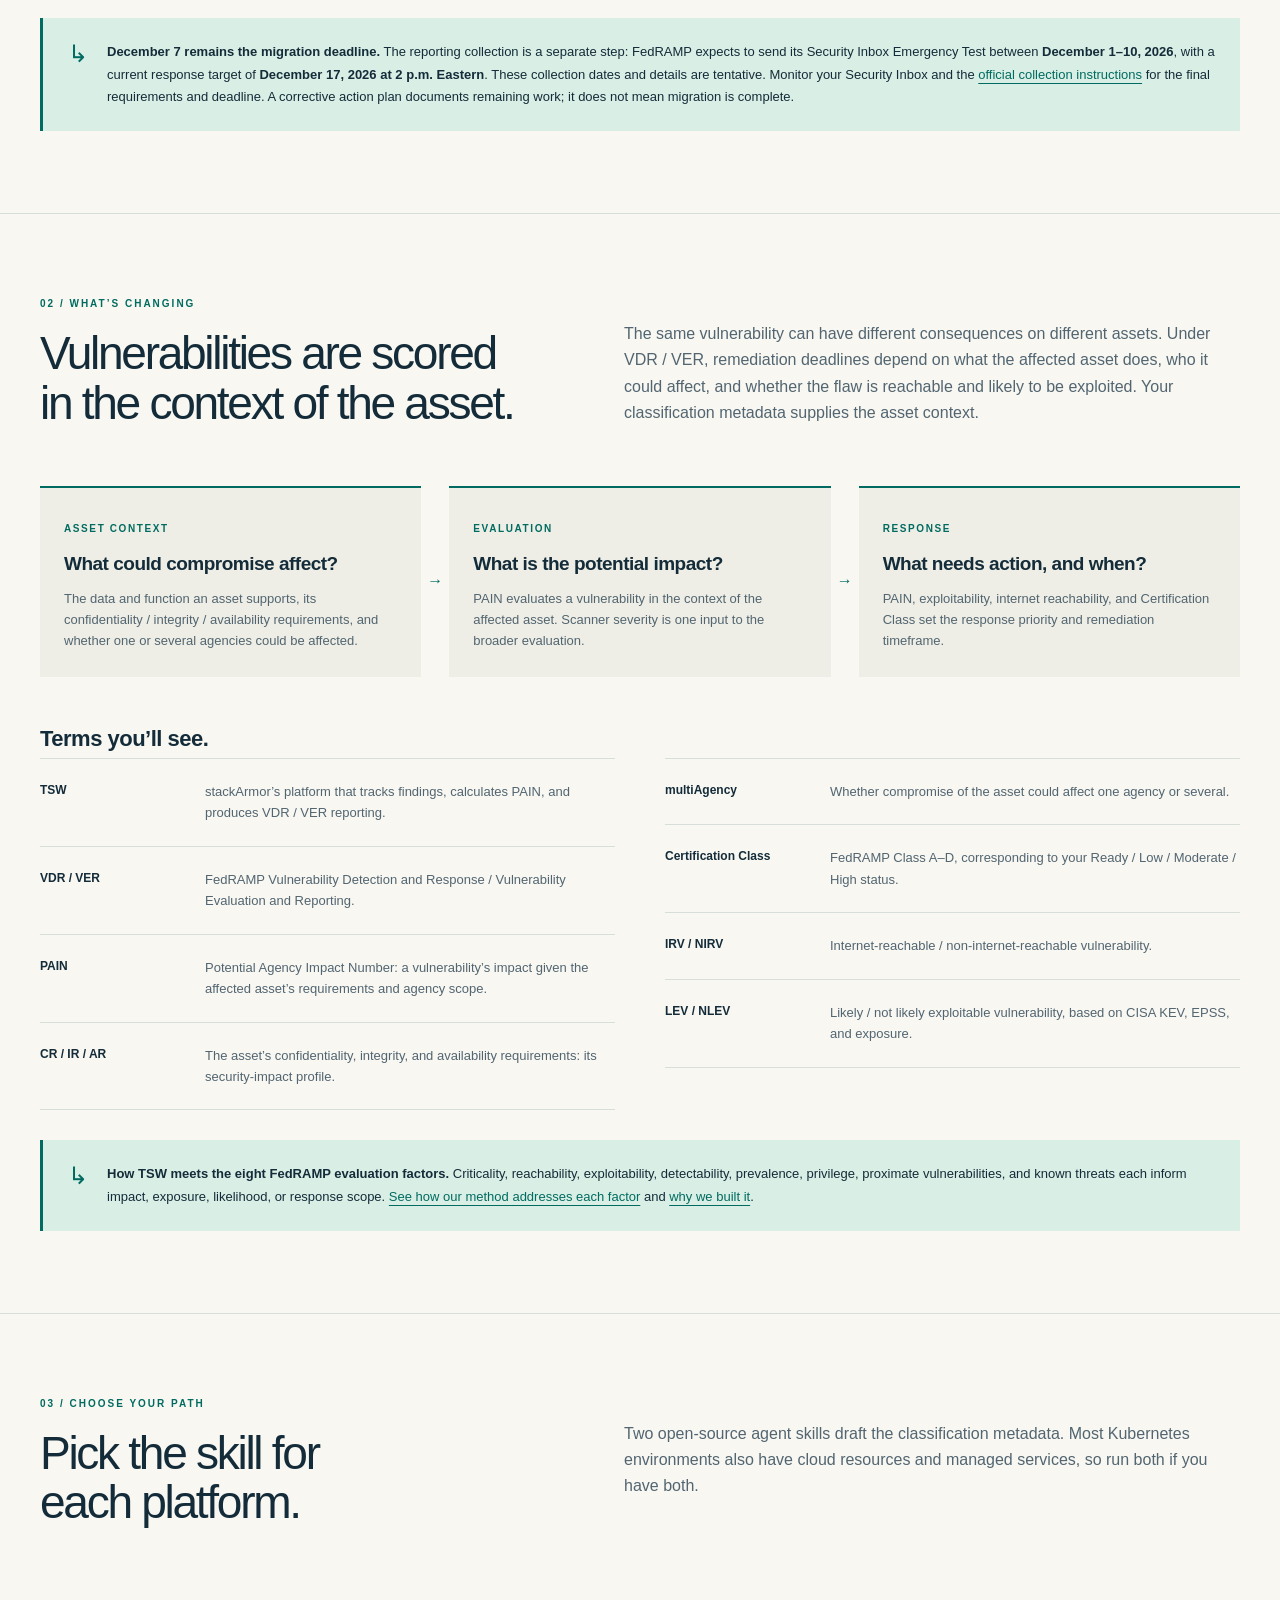
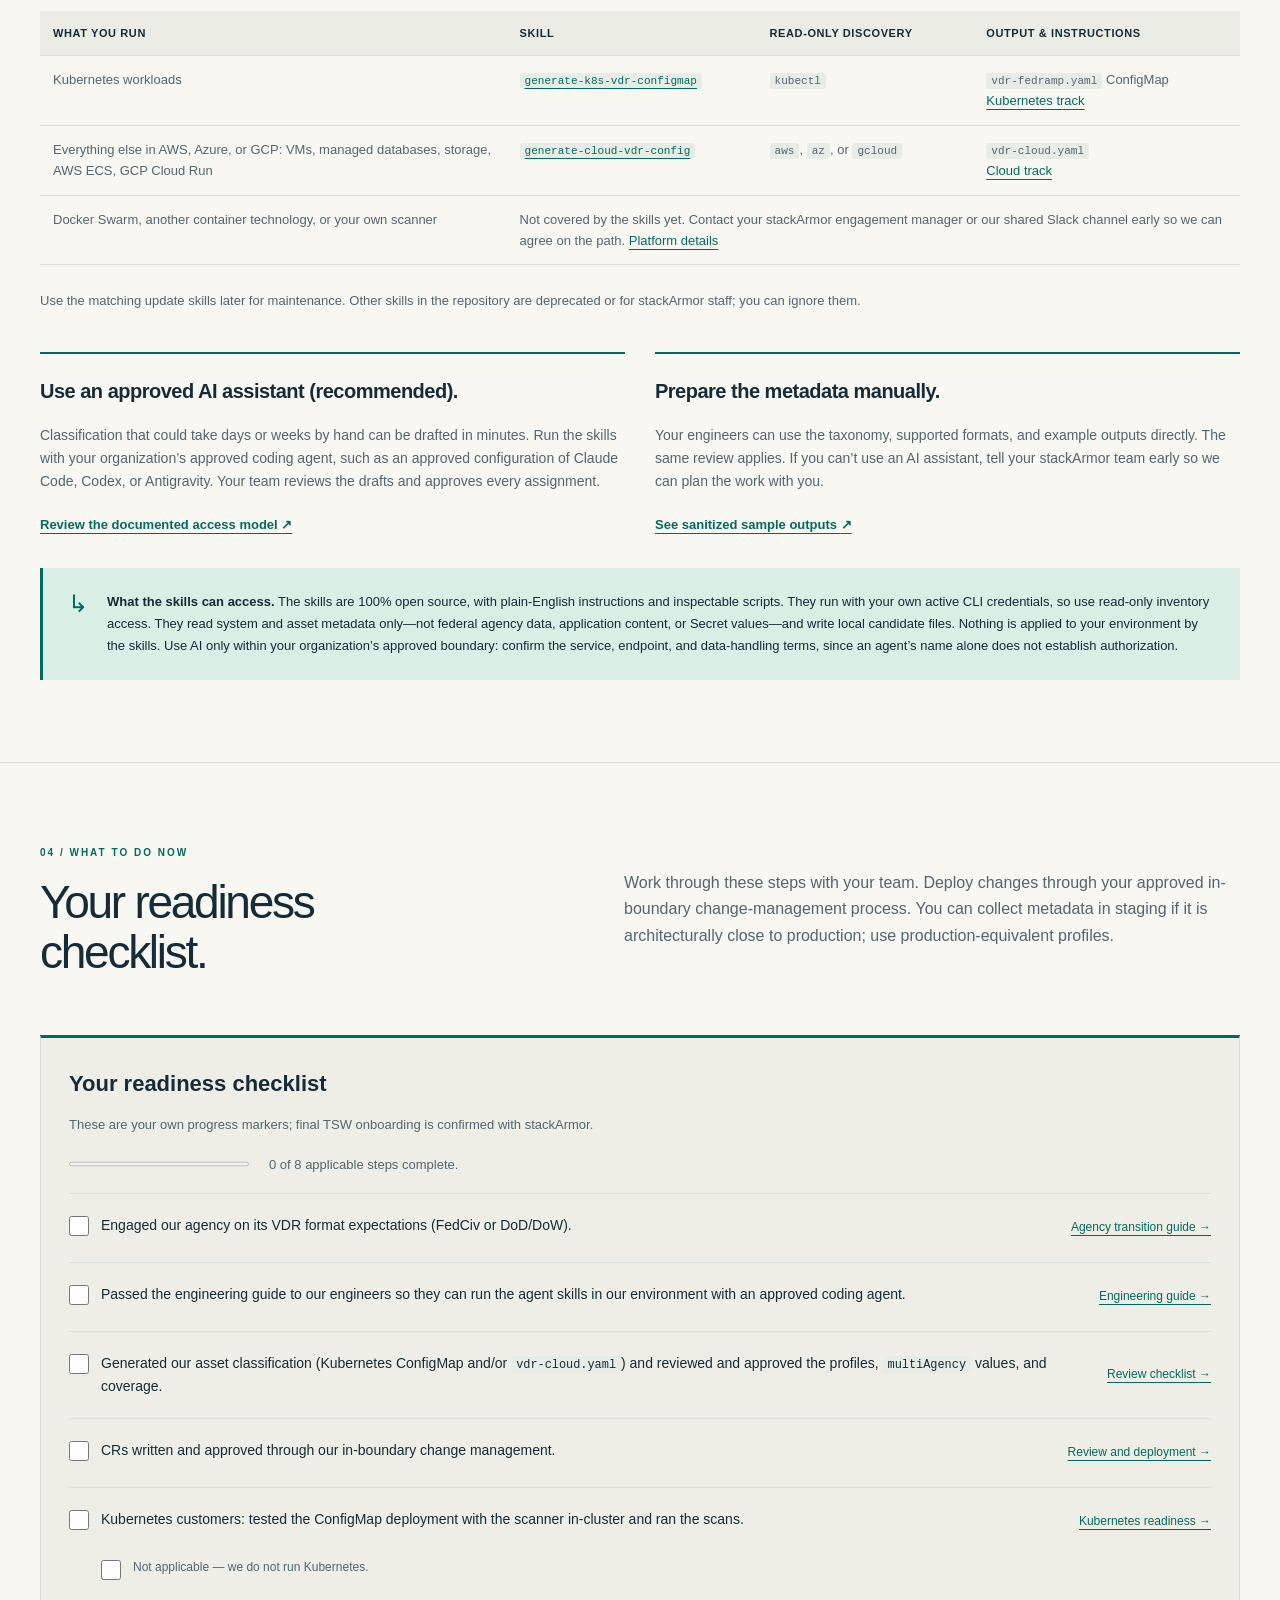
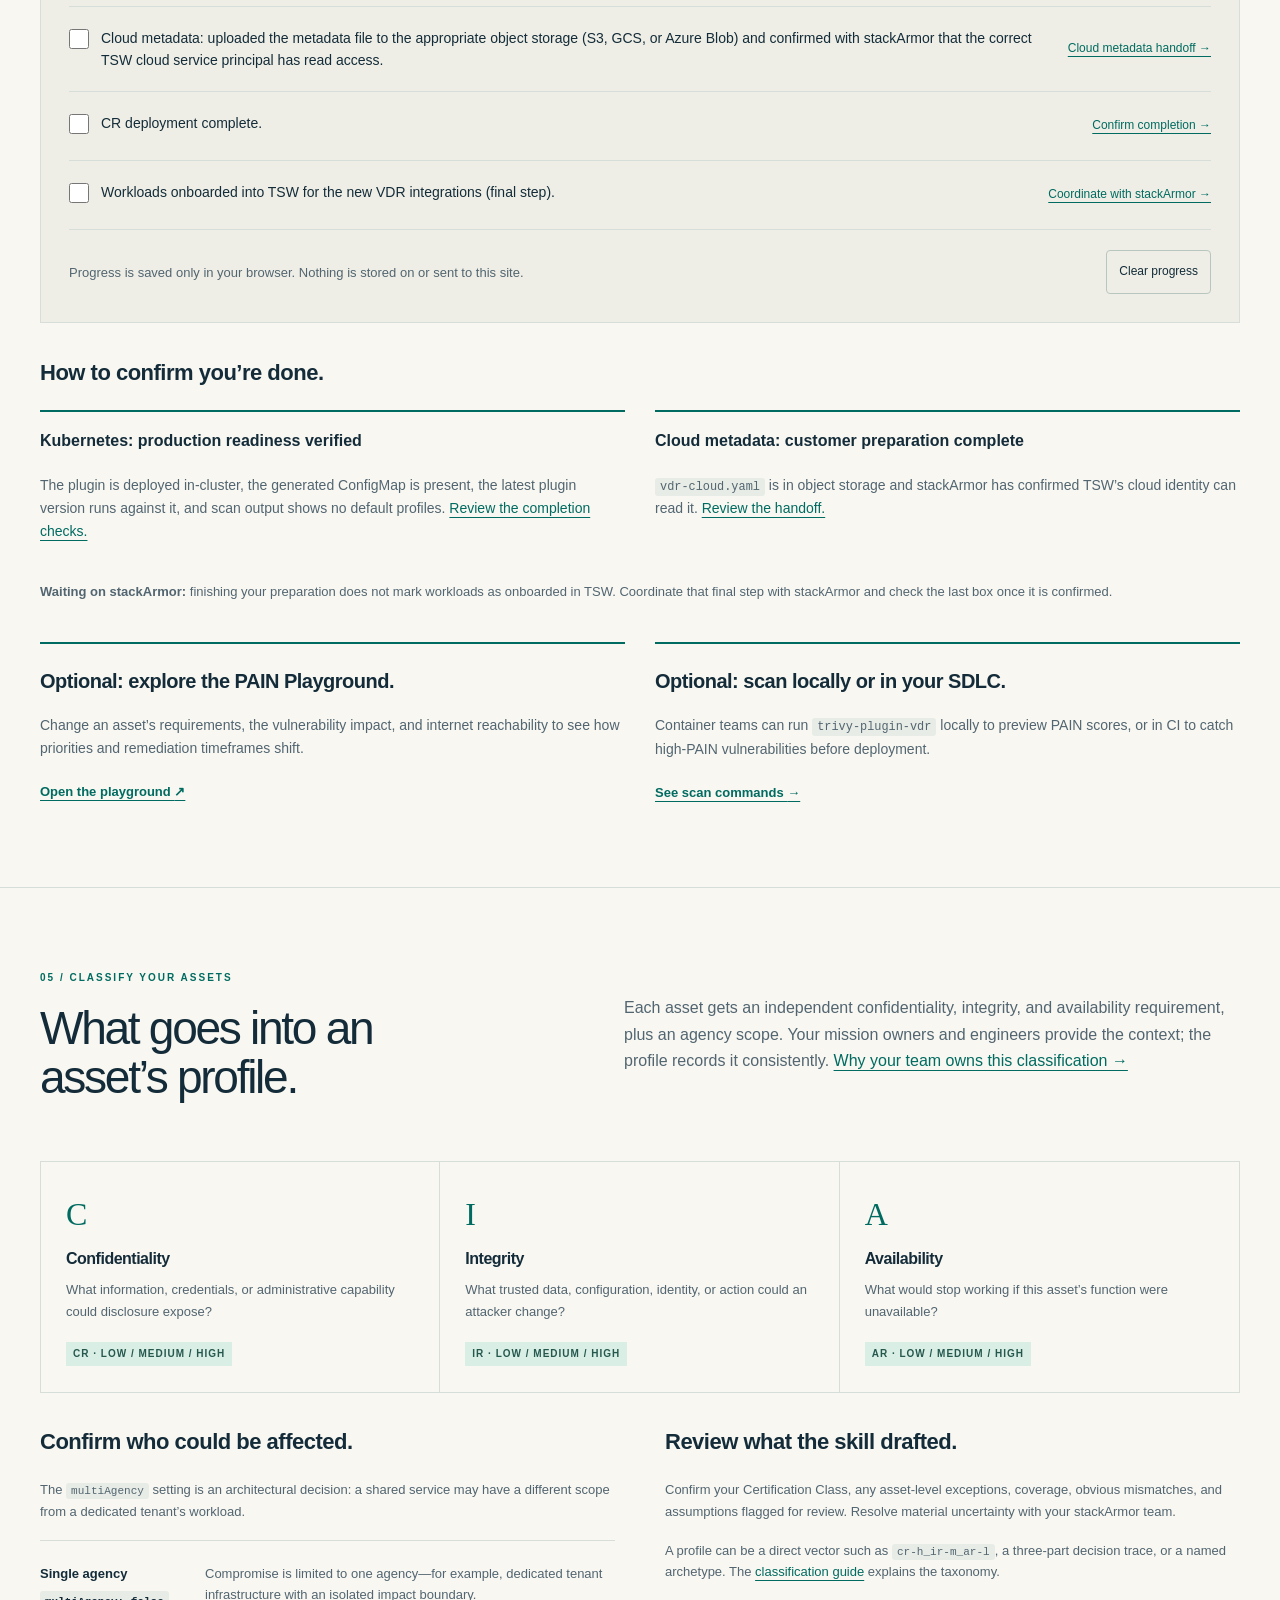
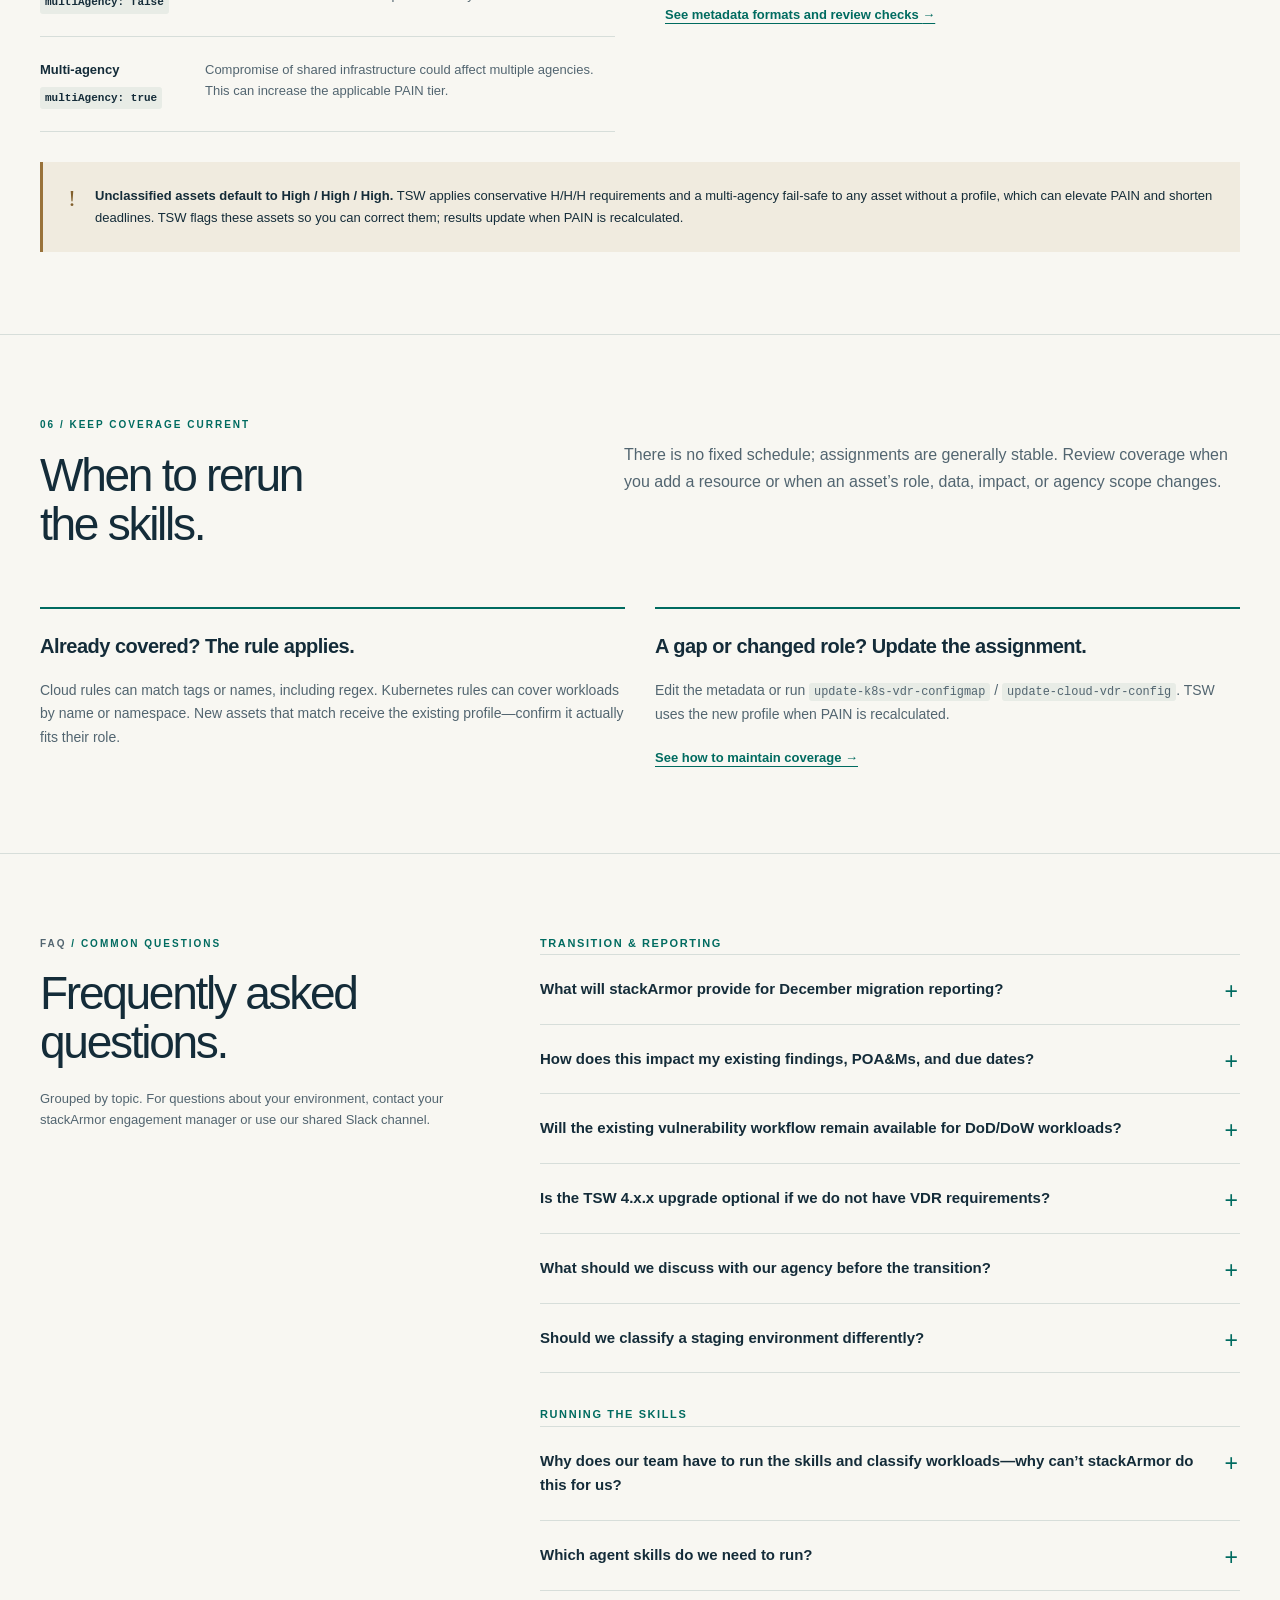
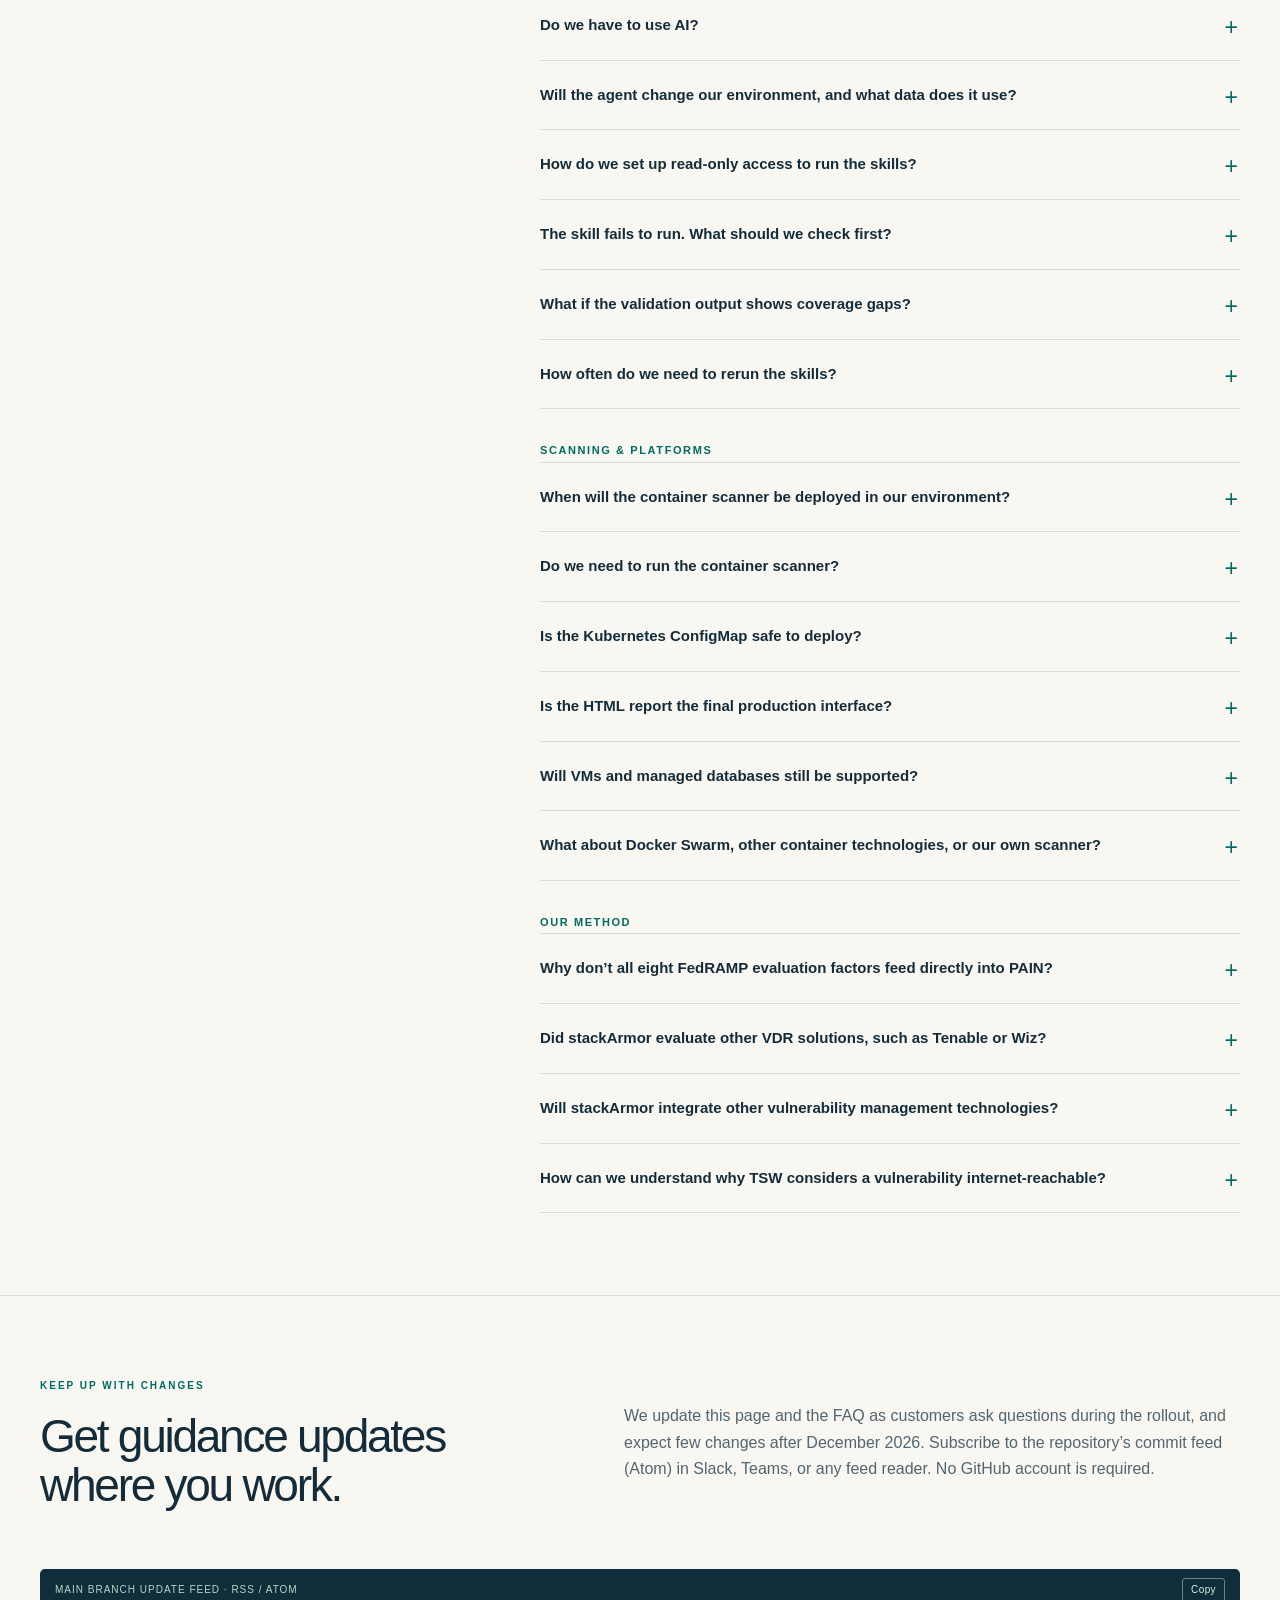
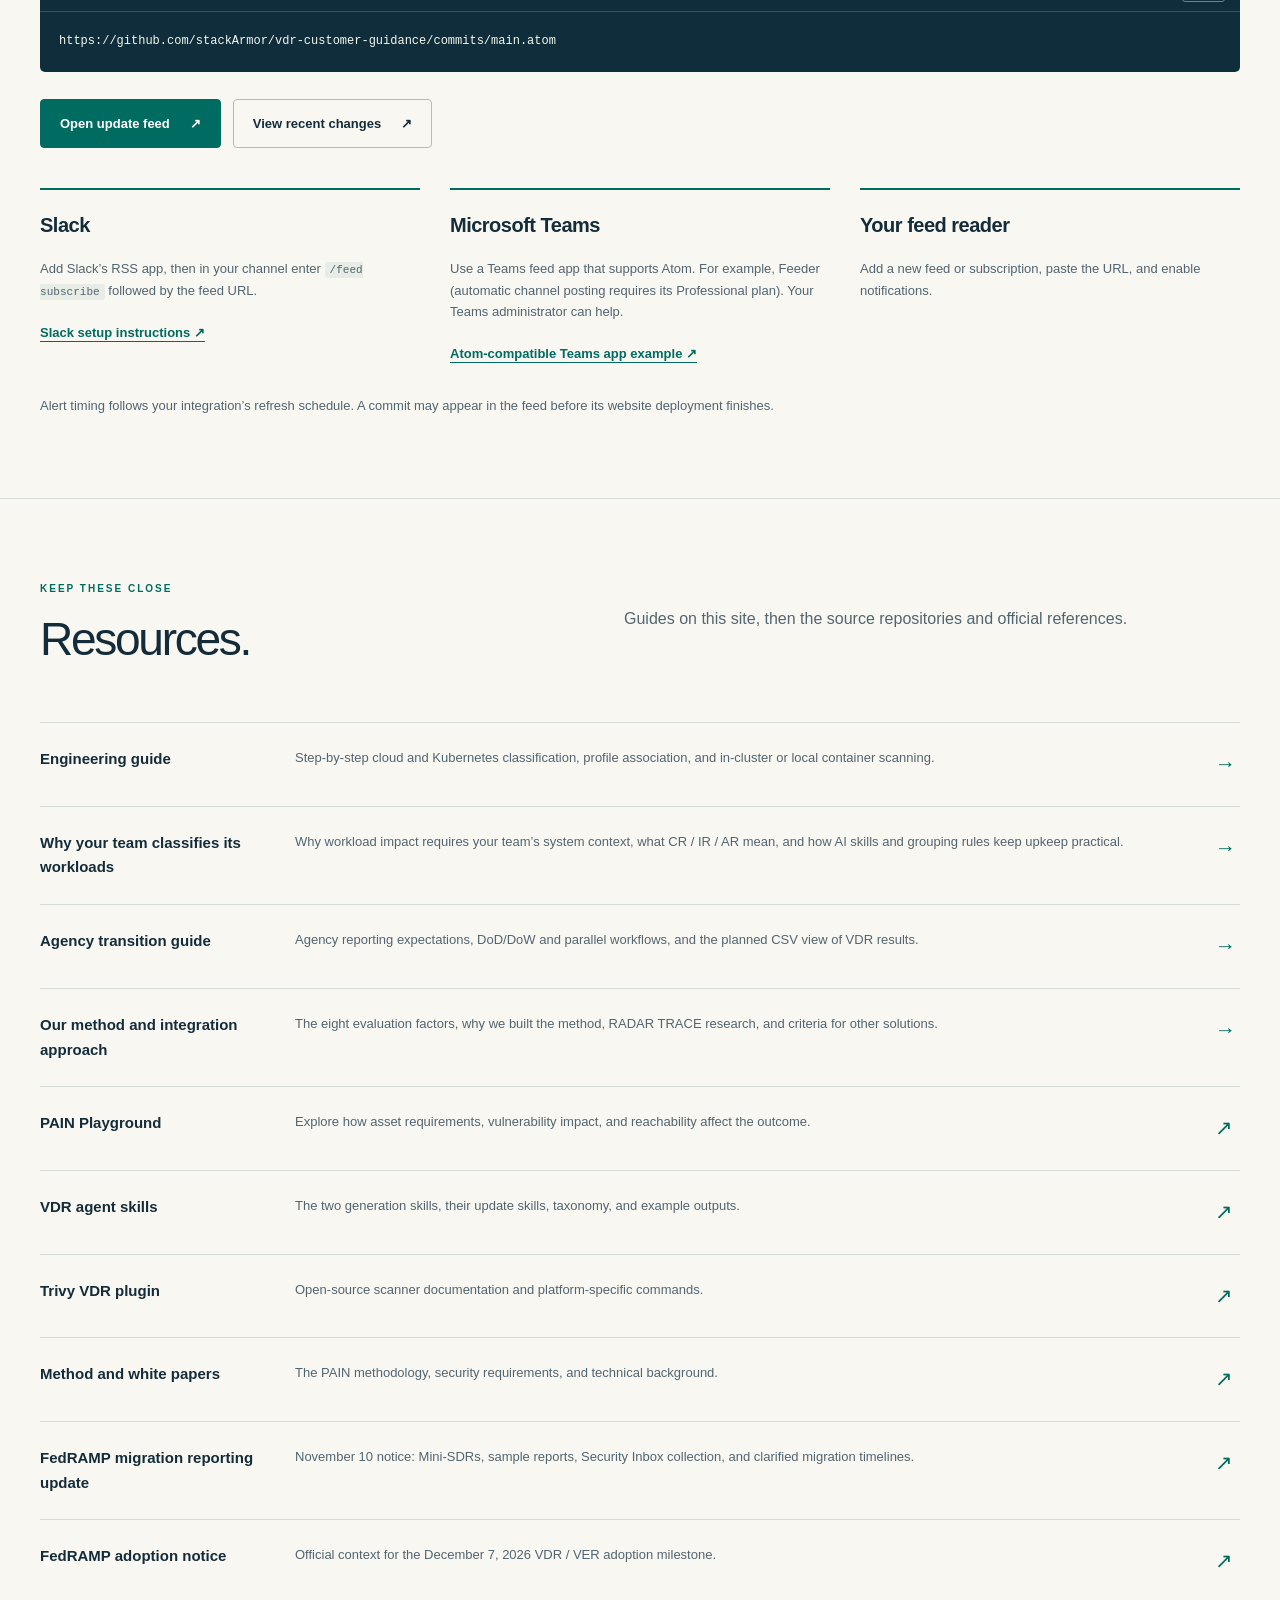
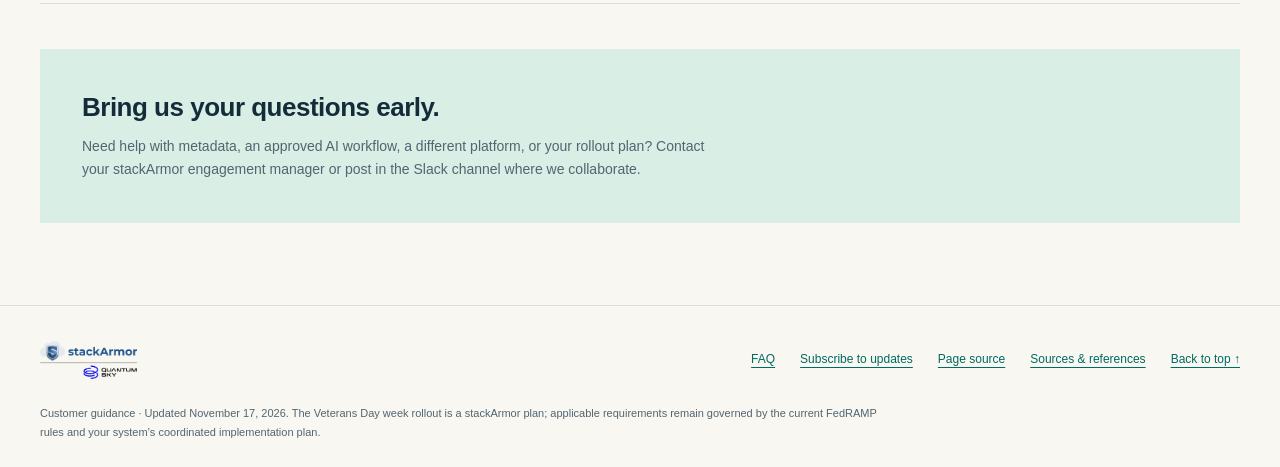
==== commit a43aed63: "Add workload classification guide and eight-factor PAIN FAQ" ====
--- a/index.html
+++ b/index.html
@@ -56,7 +56,7 @@
           <h3>Prepare your metadata.<br>Practice your response.</h3>
           <p>FedRAMP’s published adoption date for VDR and VER. stackArmor is coordinating the TSW 4 transition with customer teams.</p>
           <p><a href="https://www.fedramp.gov/notices/0014/">Read the FedRAMP notice <span aria-hidden="true">↗</span></a></p>
-          <div class="panel-bottom"><span>Customer readiness guide</span><span>11 Nov 2026</span></div>
+          <div class="panel-bottom"><span>Customer readiness guide</span><span>17 Nov 2026</span></div>
         </aside>
       </div>
     </section>
@@ -204,7 +204,7 @@
       <div class="wrap">
         <div class="section-heading">
           <div><p class="kicker">05 / Classify your assets</p><h2 id="classification-title">What goes into an<br>asset’s profile.</h2></div>
-          <div class="intro"><p>Each asset gets an independent confidentiality, integrity, and availability requirement, plus an agency scope. Your mission owners and engineers provide the context; the profile records it consistently.</p></div>
+          <div class="intro"><p>Each asset gets an independent confidentiality, integrity, and availability requirement, plus an agency scope. Your mission owners and engineers provide the context; the profile records it consistently. <a href="workload-classification.html">Why your team owns this classification →</a></p></div>
         </div>
         <div class="profile-grid">
           <div class="profile-item"><div class="initial">C</div><h3>Confidentiality</h3><p>What information, credentials, or administrative capability could disclosure expose?</p><span class="level">CR · LOW / MEDIUM / HIGH</span></div>
@@ -259,6 +259,7 @@
           <details><summary>Should we classify a staging environment differently?</summary><p>No. Make staging representative of production and use the same classification. TSW separates non-production accounts from production; their vulnerabilities show full PAIN scores but are excluded from FedRAMP requirement tracking, reports, and incident automation.</p></details>
 
           <h3 class="faq-group-title">Running the skills</h3>
+          <details id="why-customer-classification-faq"><summary>Why does our team have to run the skills and classify workloads—why can’t stackArmor do this for us?</summary><p>PAIN evaluates a vulnerability in the context of the affected workload or cloud resource—what confidentiality exposure, integrity tampering, or availability downtime on that asset would mean inside your offering. Under FedRAMP VDR / VER and Minimum Assessment Scope rules, every information resource in the boundary needs documented security categories and system context that only your engineering and mission teams hold. Across the FedRAMP ecosystem, organizations implementing VDR / VER are doing a version of this workload metadata labeling.</p><p>We built the open-source AI skills, central grouping rules (namespace, prefix, regex, and tags), and direct workload/resource label options to reduce the manual effort while keeping review and ownership with your team. If you run into friction or edge cases, bring them to your stackArmor team so we can help and refine the workflow. <a href="workload-classification.html">Read why your team owns workload classification.</a></p></details>
           <details><summary>Which agent skills do we need to run?</summary><p><code>generate-k8s-vdr-configmap</code> for Kubernetes and <code>generate-cloud-vdr-config</code> for everything else in the cloud. Run both if you have both. <a href="#classification-paths">See the platform table.</a></p></details>
           <details><summary>Do we have to use AI?</summary><p>No, but it is highly recommended. You can prepare the metadata manually using the same format and review. <a href="#ai">Compare the two approaches.</a></p></details>
           <details><summary>Will the agent change our environment, and what data does it use?</summary><p>Not on their own. The skills only use read-only commands, read system and asset metadata, and write local candidate files. They run with your own active CLI credentials, so the access you grant is the limit: use a read-only identity. They do not retrieve Secret values or agency data. Applying the ConfigMap or uploading the cloud YAML is a separate step you perform through change management. <a href="#skills-safety">What the skills can access.</a></p></details>
@@ -276,6 +277,7 @@
           <details><summary>What about Docker Swarm, other container technologies, or our own scanner?</summary><p>Docker Swarm isn’t covered by the skills yet, but we have a path forward. For other container technologies, contact us immediately. To keep your own container scanner, it must produce JSON in the identical Trivy VDR plugin format and deliver it to an agreed storage location—a substantial lift, so most teams adopt the stackArmor scanner for now. <a href="engineer-guide.html#other-platforms">Platform details.</a></p></details>
 
           <h3 class="faq-group-title">Our method</h3>
+          <details id="eight-factors-pain-faq"><summary>Why don’t all eight FedRAMP evaluation factors feed directly into PAIN?</summary><p>FedRAMP VER requires evaluating every vulnerability against all eight factors, not folding all eight into PAIN. Remediation timelines come from three dimensions—PAIN, exploitation likelihood, and internet reachability (plus Certification Class)—so keeping PAIN strictly as potential adverse agency impact (like CVSS’s separate Impact and Exploitability subscores) avoids double-counting exploitability and reachability.</p><p>Criticality and privilege feed PAIN; exploitability, known threats, detectability, and proximate vulnerabilities feed likelihood and reachability; internet reachability is its own dimension; and prevalence is evaluated by grouping findings under governing remediation components (AMIs, launch templates, and container images across sidecars, init containers, CronJobs, and Helm hooks) rather than arbitrary count thresholds. <a href="evaluation-method.html#pain-and-factors">See how all eight factors map across dimensions</a> and read <a href="https://stackarmor.github.io/rfc-fedramp-vdr/internet-reachability.pdf">the internet reachability white paper (PDF)</a>.</p></details>
           <details id="other-solutions-faq"><summary>Did stackArmor evaluate other VDR solutions, such as Tenable or Wiz?</summary><p>Yes. They offered capabilities our previous platform couldn’t, but incorporating them would have added significant customer cost, and none provided the complete VDR implementation we needed—particularly PAIN calculations using agency, workload, and affected-agency context. We also couldn’t confirm from public documentation how they handled protocols, trusted-source allowlists, attack direction, and discovery. <a href="evaluation-method.html#other-solutions">Read the full rationale.</a></p></details>
           <details><summary>Will stackArmor integrate other vulnerability management technologies?</summary><p>We are open to it. An integration needs a capability review and an explainable mapping into PAIN, LEV / NLEV, and IRV / NIRV across all eight factors, plus operational and cost fit. It would likely take substantial effort and could add customer cost. <a href="evaluation-method.html#integrations">See the integration criteria.</a></p></details>
           <details><summary>How can we understand why TSW considers a vulnerability internet-reachable?</summary><p>We look at the vulnerable component and its trigger alongside deployment evidence: exposed protocols, allowed sources, load-balancer behavior, inbound vs. outbound interaction, and whether another vulnerability supplies an entrypoint. <a href="evaluation-method.html#reachability">Read the examples</a>, including <a href="evaluation-method.html#radar-trace">RADAR TRACE</a>.</p></details>
@@ -302,6 +304,7 @@
         <div class="section-heading"><div><p class="kicker">Keep these close</p><h2 id="resources-title">Resources.</h2></div><div class="intro"><p>Guides on this site, then the source repositories and official references.</p></div></div>
         <div class="resource-list">
           <a class="resource" href="engineer-guide.html"><span class="resource-title">Engineering guide</span><span class="resource-description">Step-by-step cloud and Kubernetes classification, profile association, and in-cluster or local container scanning.</span><span class="resource-arrow" aria-hidden="true">→</span></a>
+          <a class="resource" href="workload-classification.html"><span class="resource-title">Why your team classifies its workloads</span><span class="resource-description">Why workload impact requires your team’s system context, what CR / IR / AR mean, and how AI skills and grouping rules keep upkeep practical.</span><span class="resource-arrow" aria-hidden="true">→</span></a>
           <a class="resource" href="agency-transition.html"><span class="resource-title">Agency transition guide</span><span class="resource-description">Agency reporting expectations, DoD/DoW and parallel workflows, and the planned CSV view of VDR results.</span><span class="resource-arrow" aria-hidden="true">→</span></a>
           <a class="resource" href="evaluation-method.html"><span class="resource-title">Our method and integration approach</span><span class="resource-description">The eight evaluation factors, why we built the method, RADAR TRACE research, and criteria for other solutions.</span><span class="resource-arrow" aria-hidden="true">→</span></a>
           <a class="resource" href="https://stackarmor.github.io/rfc-fedramp-vdr/pain-playground.html"><span class="resource-title">PAIN Playground</span><span class="resource-description">Explore how asset requirements, vulnerability impact, and reachability affect the outcome.</span><span class="resource-arrow" aria-hidden="true">↗</span></a>
@@ -318,7 +321,7 @@
   </main>
   <footer class="footer wrap">
     <div class="footer-top"><a class="brand" href="https://stackarmor.com" aria-label="stackArmor"><img class="brand-logo brand-logo-light" src="assets/stackarmor-logo.png" alt="stackArmor" width="97" height="38"><img class="brand-logo brand-logo-dark" src="assets/stackarmor-logo-white.png" alt="stackArmor" width="97" height="38"></a><div class="footer-links"><a href="#questions">FAQ</a><a href="#updates">Subscribe to updates</a><a href="https://github.com/stackArmor/vdr-customer-guidance">Page source</a><a href="engineer-guide.html#sources">Sources &amp; references</a><a href="#main">Back to top ↑</a></div></div>
-    <p class="footer-note">Customer guidance · Updated October 29, 2026. The Veterans Day week rollout is a stackArmor plan; applicable requirements remain governed by the current FedRAMP rules and your system’s coordinated implementation plan.</p>
+    <p class="footer-note">Customer guidance · Updated November 17, 2026. The Veterans Day week rollout is a stackArmor plan; applicable requirements remain governed by the current FedRAMP rules and your system’s coordinated implementation plan.</p>
   </footer>
 </body>
 </html>
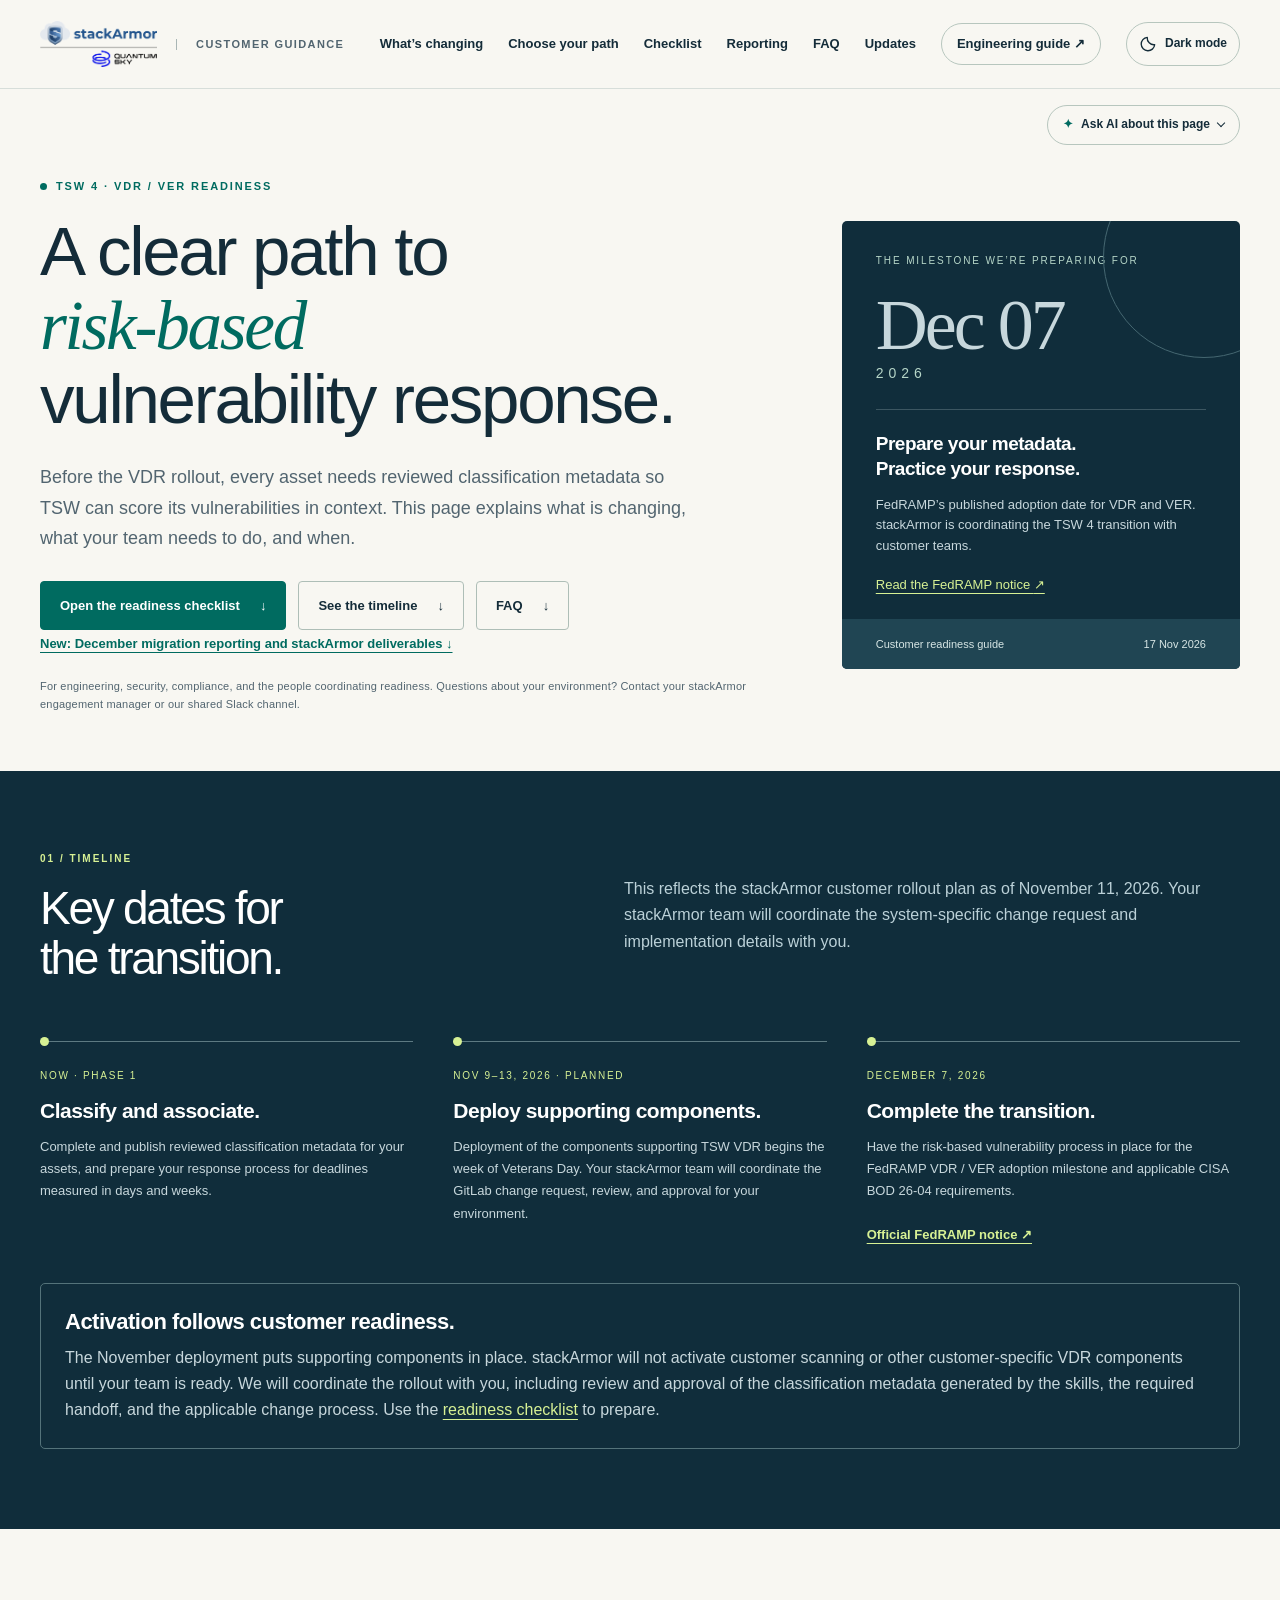
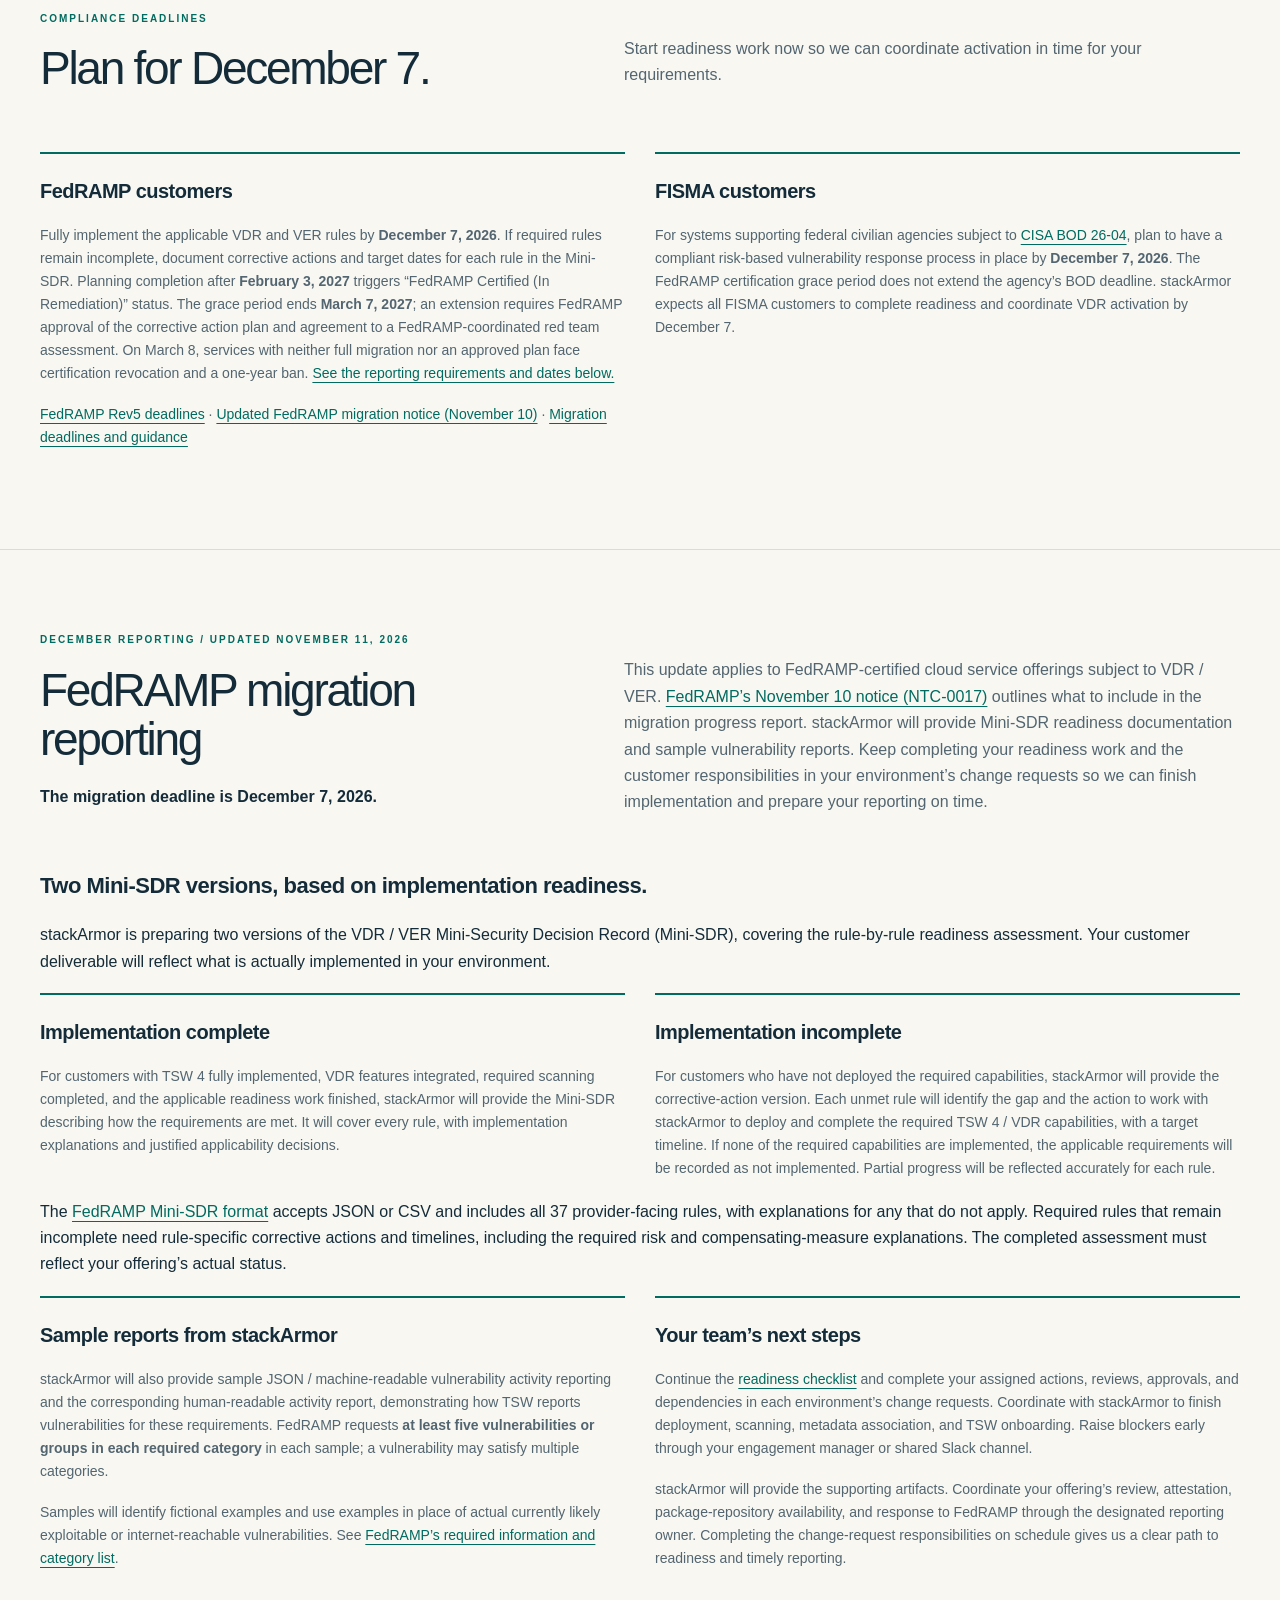
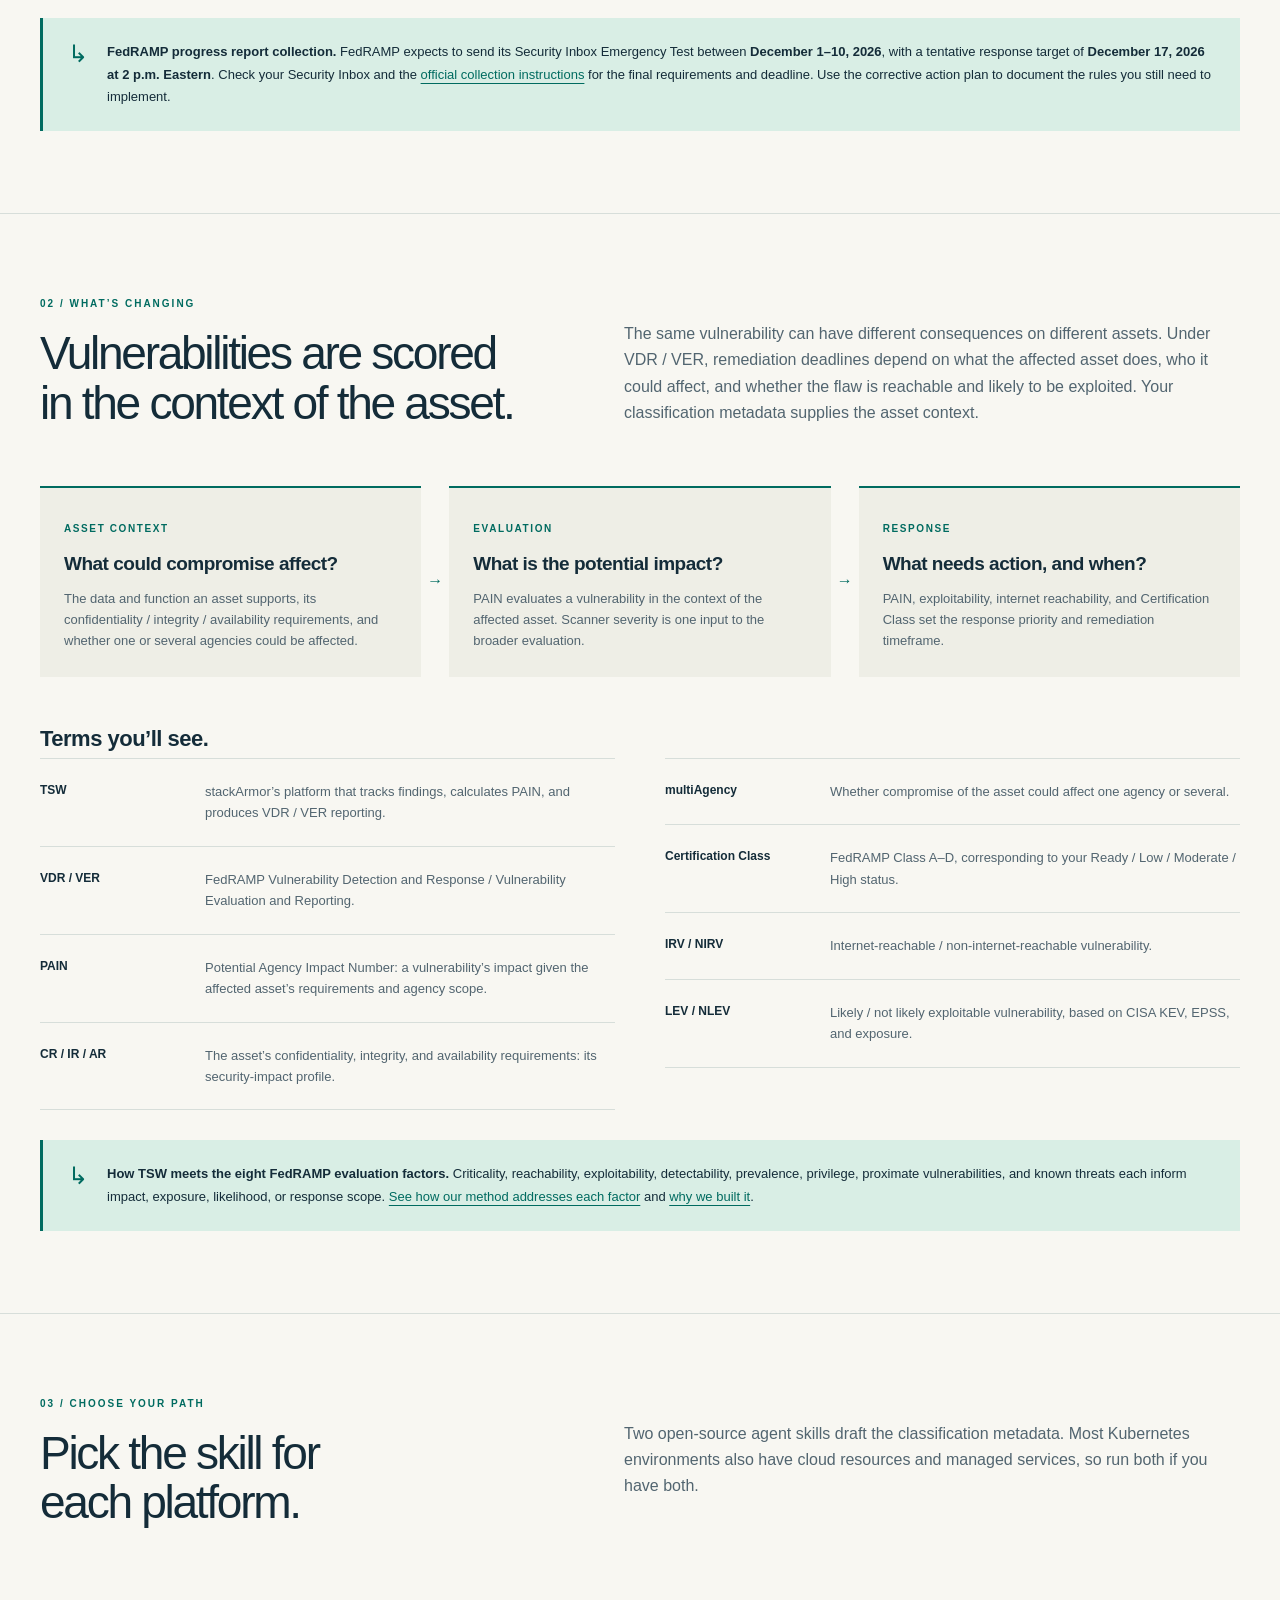
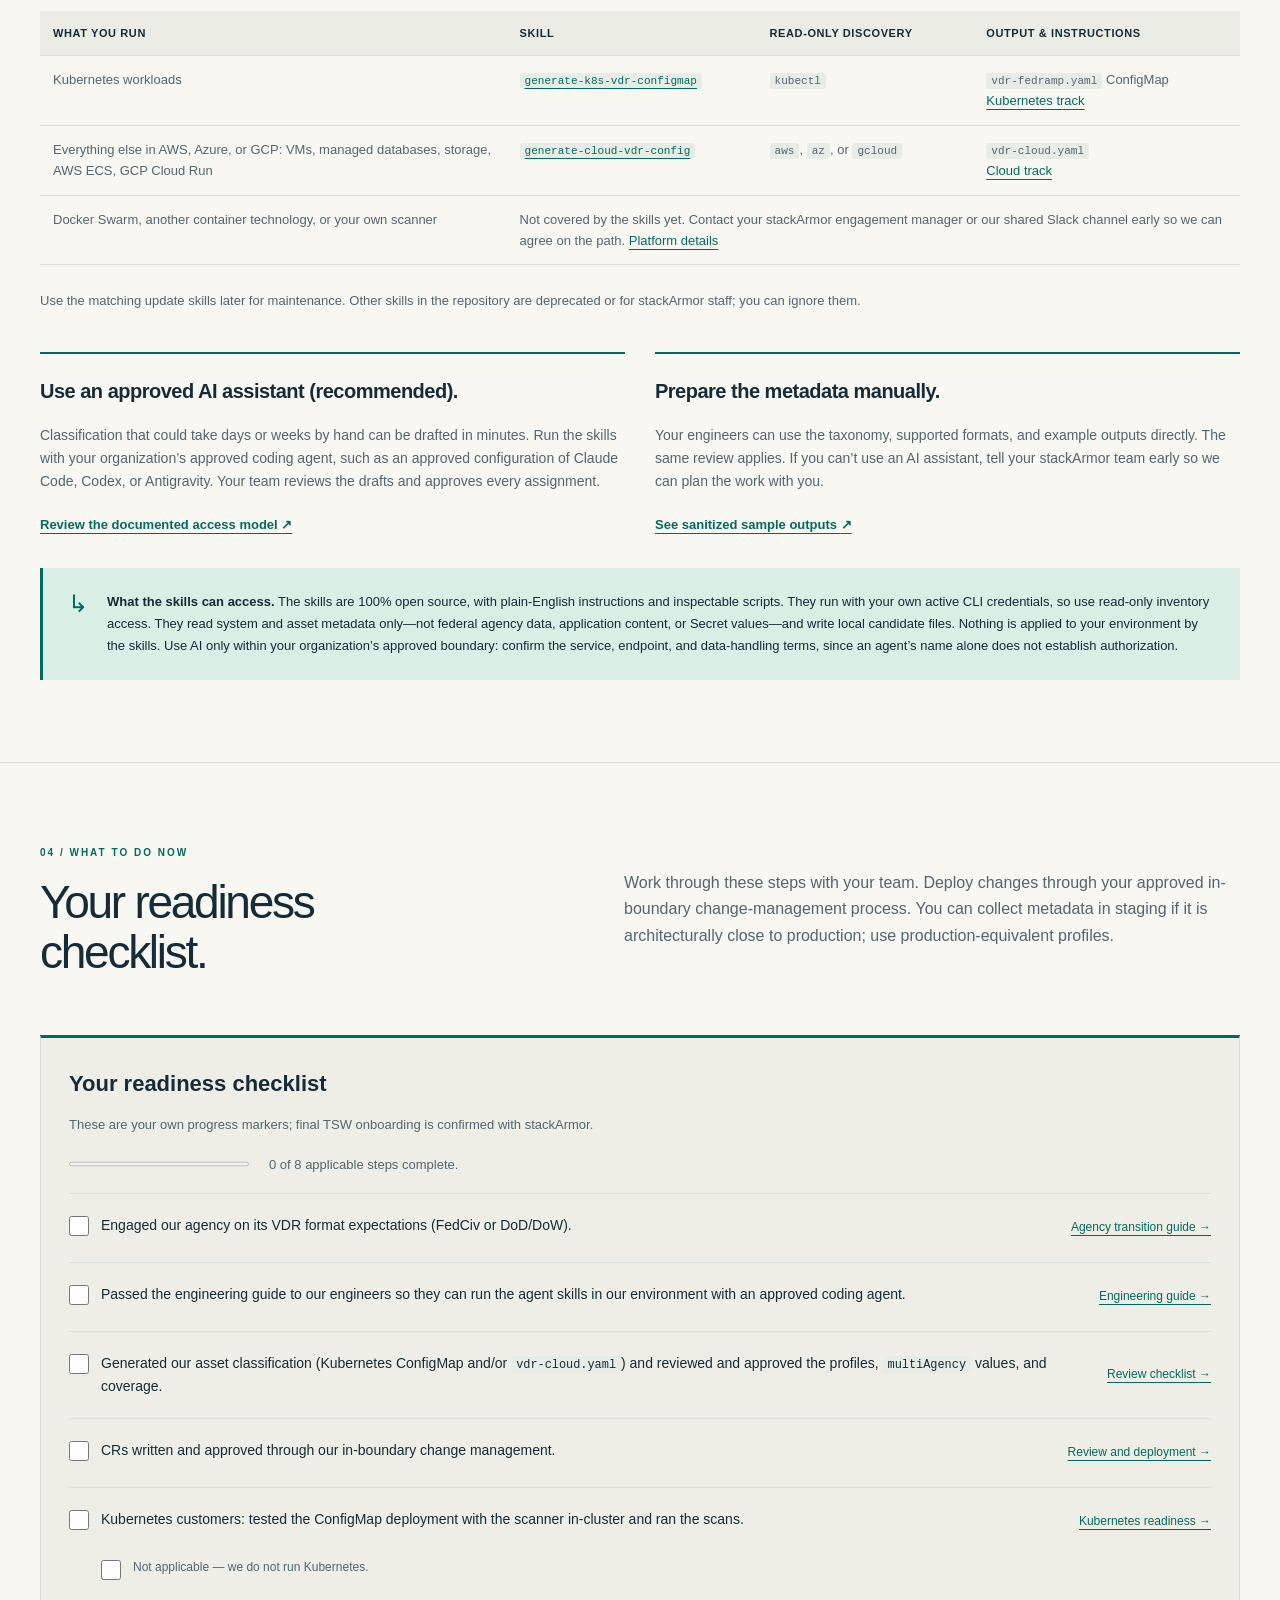
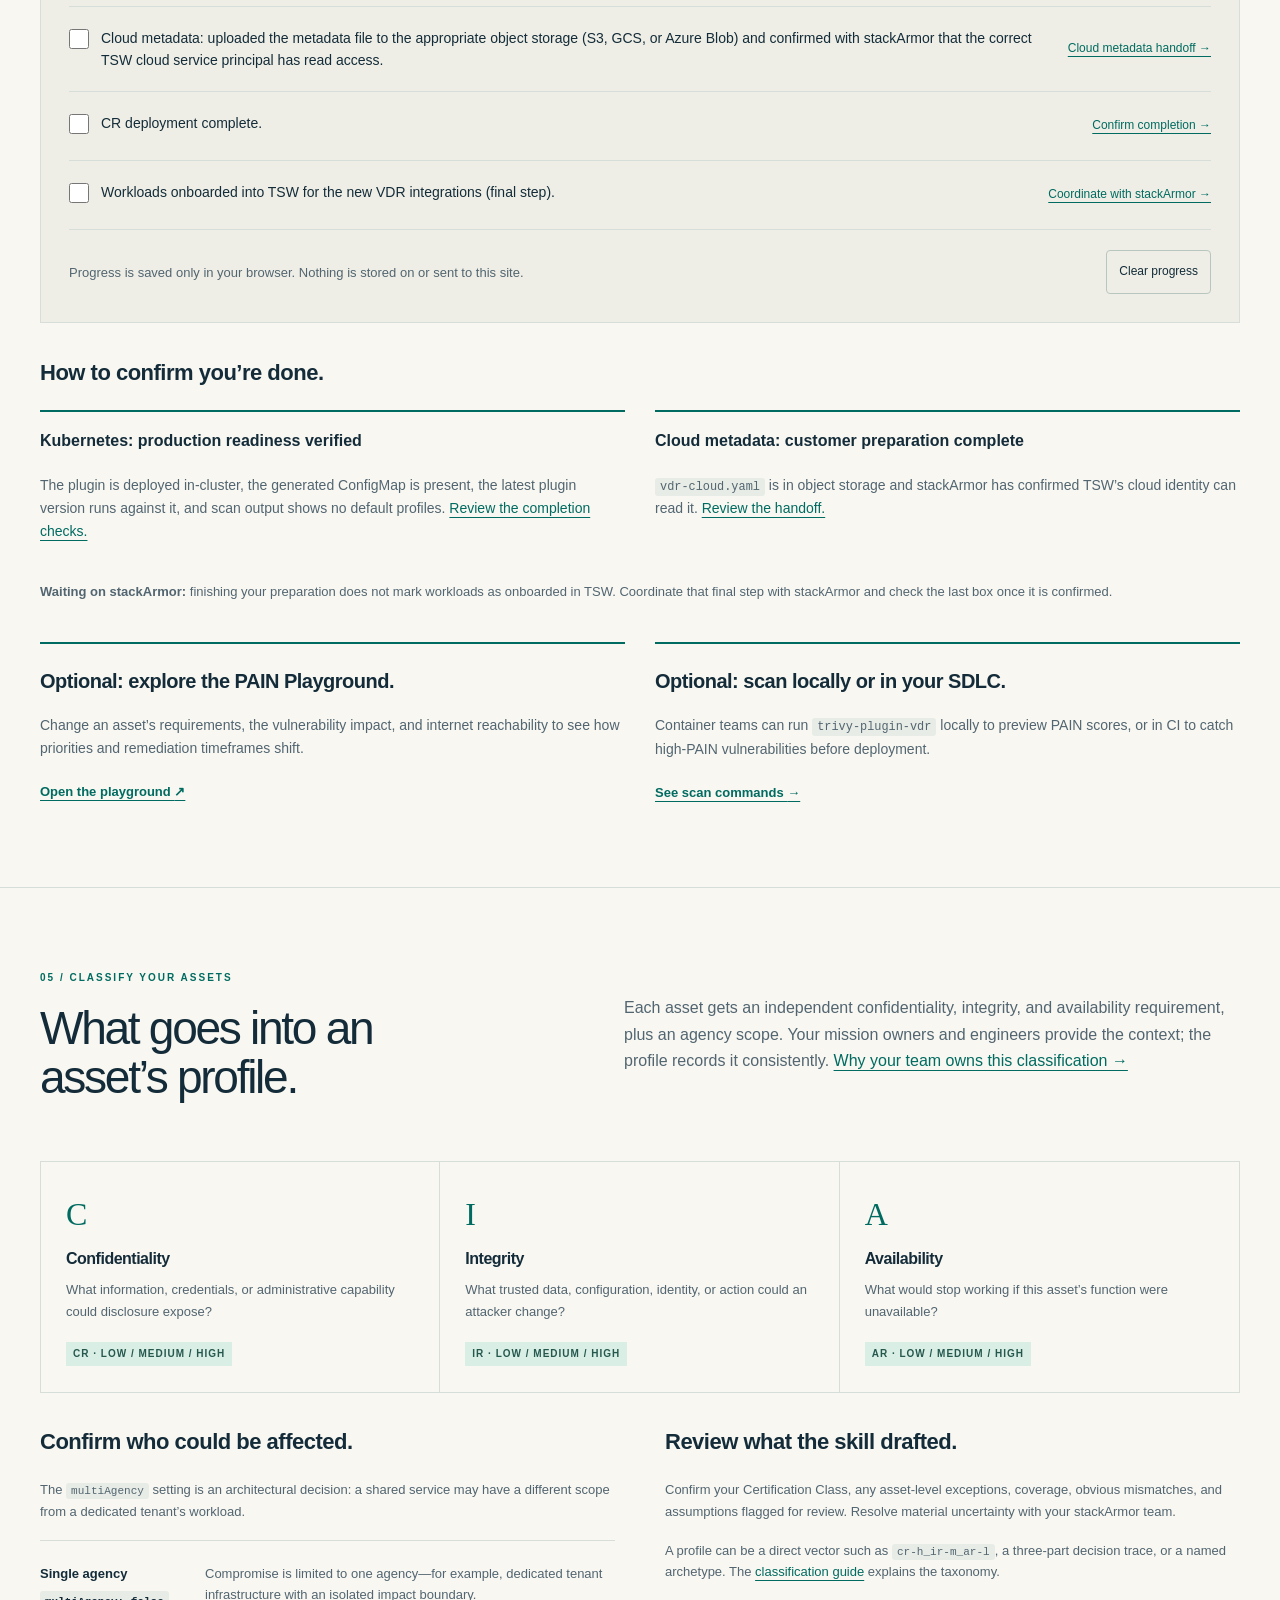
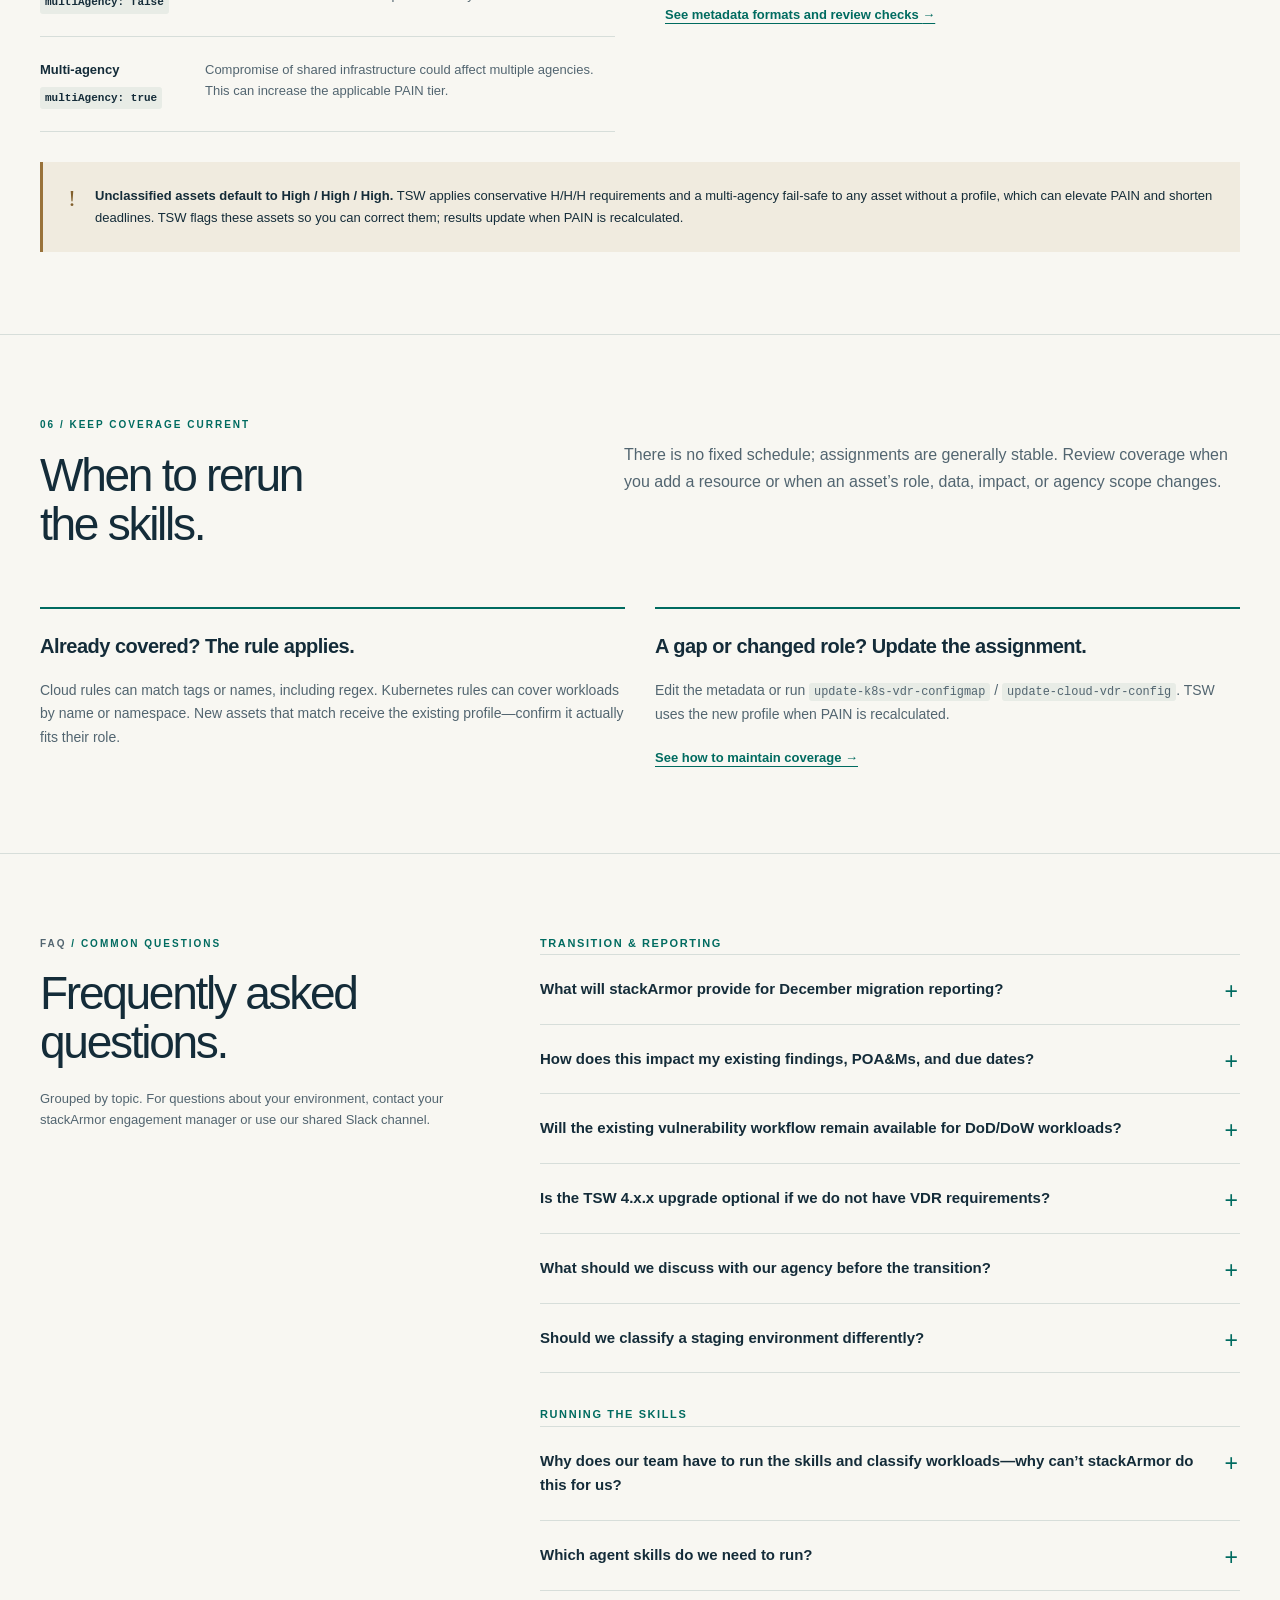
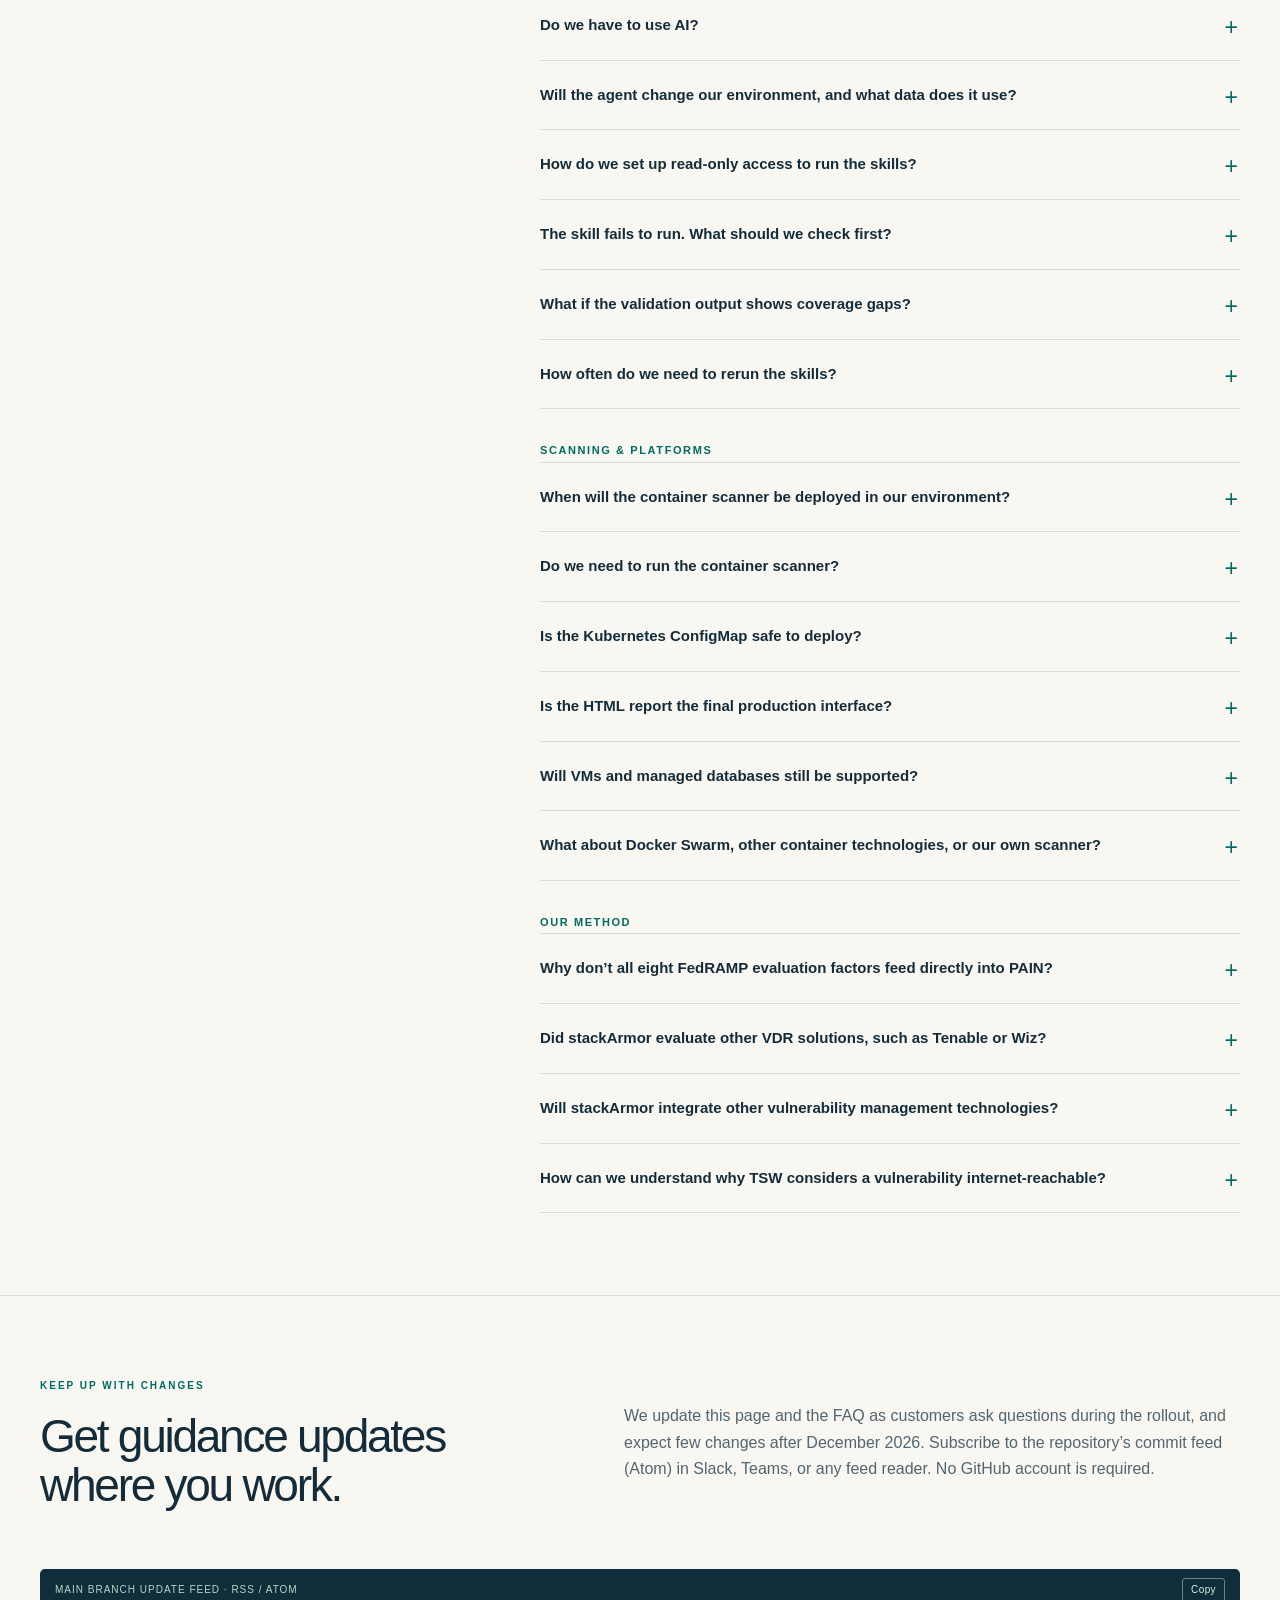
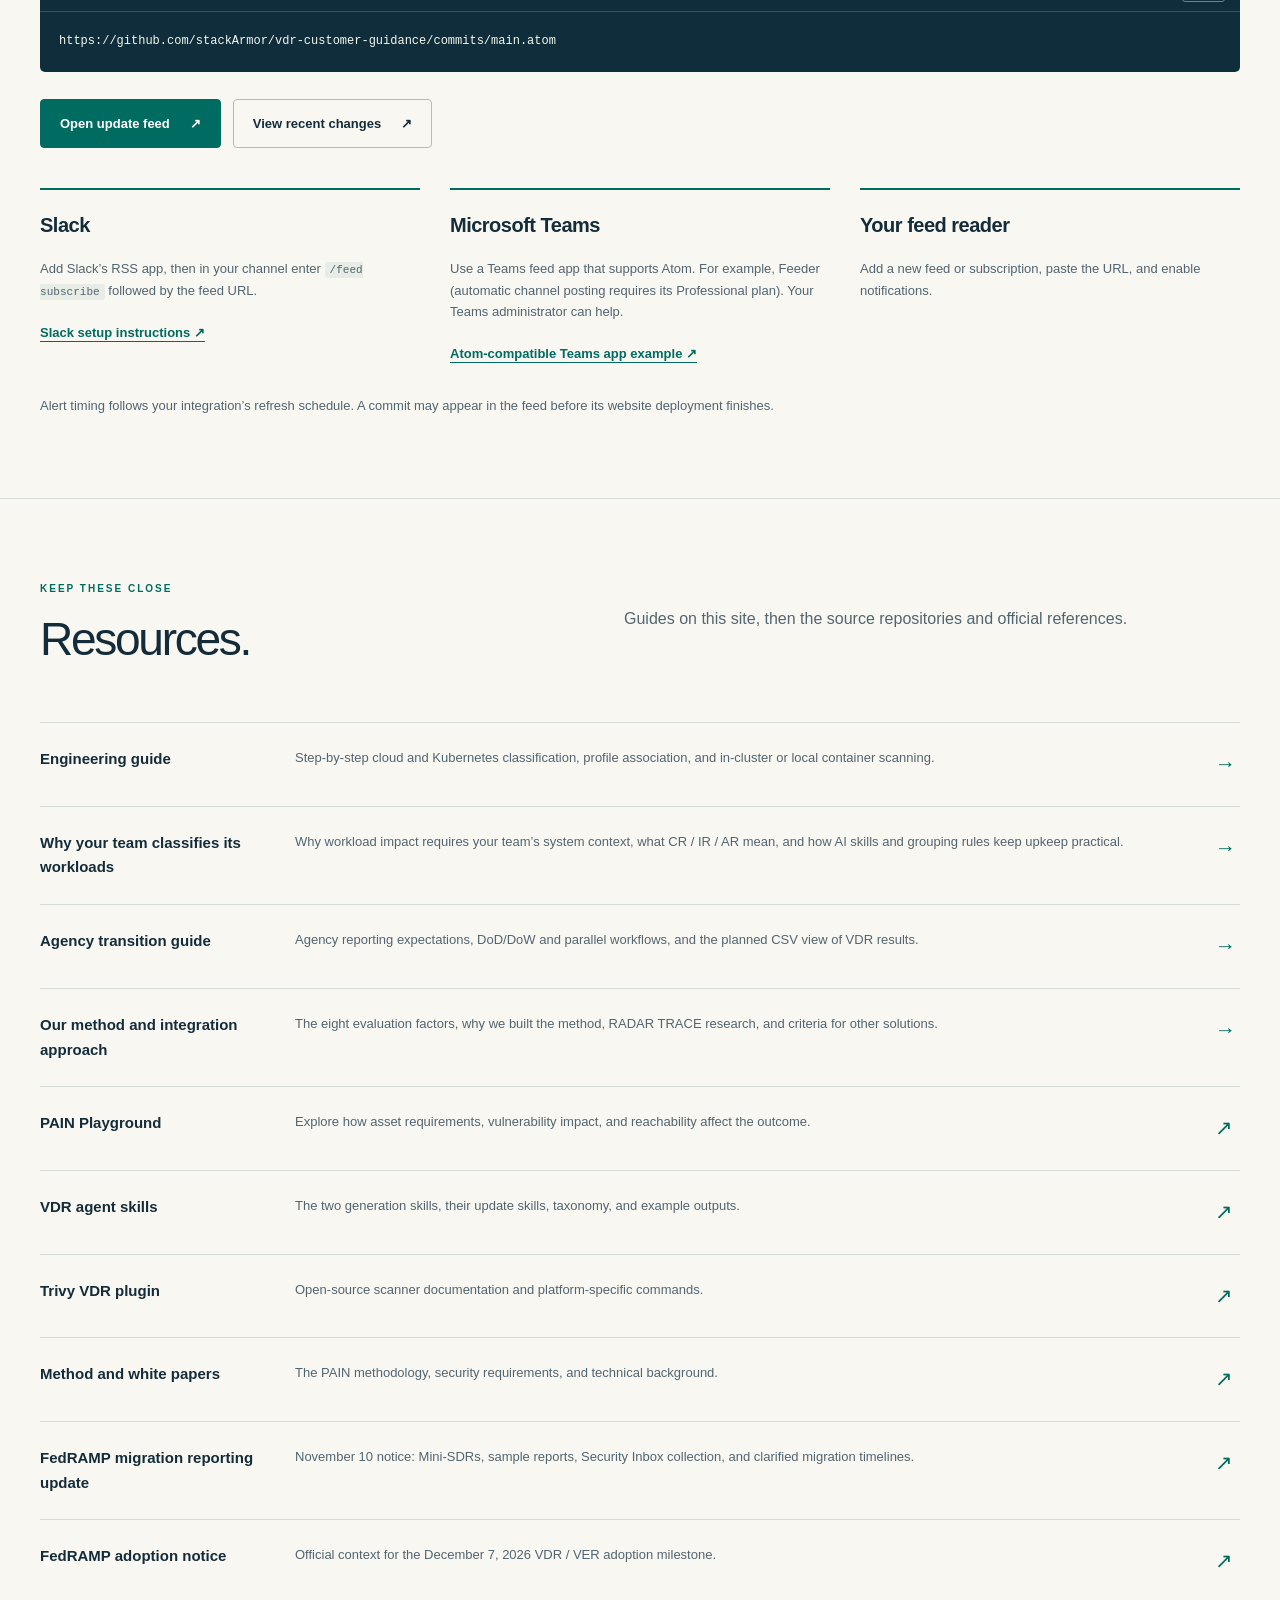
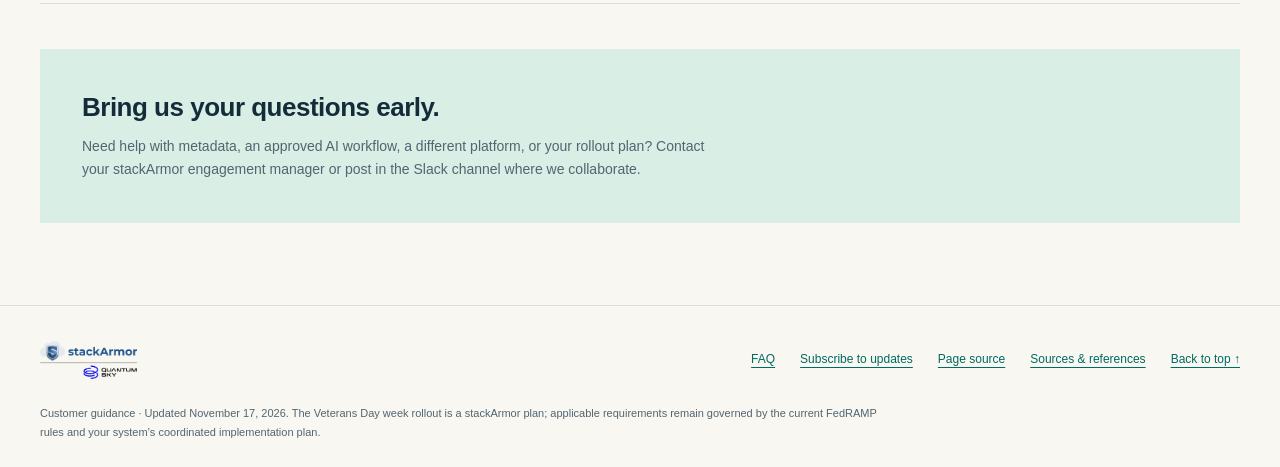
==== commit 7d75c4d2: "Clarify FedRAMP migration reporting scope and deadline" ====
--- a/index.html
+++ b/index.html
@@ -85,7 +85,16 @@
 
     <section class="section" id="migration-reporting" aria-labelledby="migration-reporting-title">
       <div class="wrap">
-        <div class="section-heading"><div><p class="kicker">December reporting / Updated November 11, 2026</p><h2 id="migration-reporting-title">Your migration report.<br>Our readiness support.</h2></div><div class="intro"><p><a href="https://www.fedramp.gov/notices/0017/">FedRAMP’s November 10 notice (NTC-0017)</a> adds migration progress reporting around the December 7 go-live. stackArmor will provide Mini-SDR readiness documentation and sample vulnerability reports for customers subject to VDR / VER. Keep completing your readiness work and the customer responsibilities in your environment’s change requests so we can finish implementation and prepare your reporting on time.</p></div></div>
+        <div class="section-heading">
+          <div>
+            <p class="kicker">December reporting / Updated November 11, 2026</p>
+            <h2 id="migration-reporting-title">FedRAMP migration reporting</h2>
+            <p><strong>The migration deadline is December 7, 2026.</strong></p>
+          </div>
+          <div class="intro">
+            <p>This update applies to FedRAMP-certified cloud service offerings subject to VDR / VER. <a href="https://www.fedramp.gov/notices/0017/">FedRAMP’s November 10 notice (NTC-0017)</a> outlines what to include in the migration progress report. stackArmor will provide Mini-SDR readiness documentation and sample vulnerability reports. Keep completing your readiness work and the customer responsibilities in your environment’s change requests so we can finish implementation and prepare your reporting on time.</p>
+          </div>
+        </div>
         <h3>Two Mini-SDR versions, based on implementation readiness.</h3>
         <p>stackArmor is preparing two versions of the VDR / VER Mini-Security Decision Record (Mini-SDR), covering the rule-by-rule readiness assessment. Your customer deliverable will reflect what is actually implemented in your environment.</p>
         <div class="two-paths">
@@ -97,7 +106,7 @@
           <div class="path"><h3>Sample reports from stackArmor</h3><p>stackArmor will also provide sample JSON / machine-readable vulnerability activity reporting and the corresponding human-readable activity report, demonstrating how TSW reports vulnerabilities for these requirements. FedRAMP requests <strong>at least five vulnerabilities or groups in each required category</strong> in each sample; a vulnerability may satisfy multiple categories.</p><p>Samples will identify fictional examples and use examples in place of actual currently likely exploitable or internet-reachable vulnerabilities. See <a href="https://www.fedramp.gov/vdr-migration/report/">FedRAMP’s required information and category list</a>.</p></div>
           <div class="path"><h3>Your team’s next steps</h3><p>Continue the <a href="#get-started">readiness checklist</a> and complete your assigned actions, reviews, approvals, and dependencies in each environment’s change requests. Coordinate with stackArmor to finish deployment, scanning, metadata association, and TSW onboarding. Raise blockers early through your engagement manager or shared Slack channel.</p><p>stackArmor will provide the supporting artifacts. Coordinate your offering’s review, attestation, package-repository availability, and response to FedRAMP through the designated reporting owner. Completing the change-request responsibilities on schedule gives us a clear path to readiness and timely reporting.</p></div>
         </div>
-        <div class="notice"><span class="icon" aria-hidden="true">↳</span><p><strong>December 7 remains the migration deadline.</strong> The reporting collection is a separate step: FedRAMP expects to send its Security Inbox Emergency Test between <strong>December 1–10, 2026</strong>, with a current response target of <strong>December 17, 2026 at 2 p.m. Eastern</strong>. These collection dates and details are tentative. Monitor your Security Inbox and the <a href="https://www.fedramp.gov/vdr-migration/emergency-test/">official collection instructions</a> for the final requirements and deadline. A corrective action plan documents remaining work; it does not mean migration is complete.</p></div>
+        <div class="notice"><span class="icon" aria-hidden="true">↳</span><p><strong>FedRAMP progress report collection.</strong> FedRAMP expects to send its Security Inbox Emergency Test between <strong>December 1–10, 2026</strong>, with a tentative response target of <strong>December 17, 2026 at 2 p.m. Eastern</strong>. Check your Security Inbox and the <a href="https://www.fedramp.gov/vdr-migration/emergency-test/">official collection instructions</a> for the final requirements and deadline. Use the corrective action plan to document the rules you still need to implement.</p></div>
       </div>
     </section>
 
